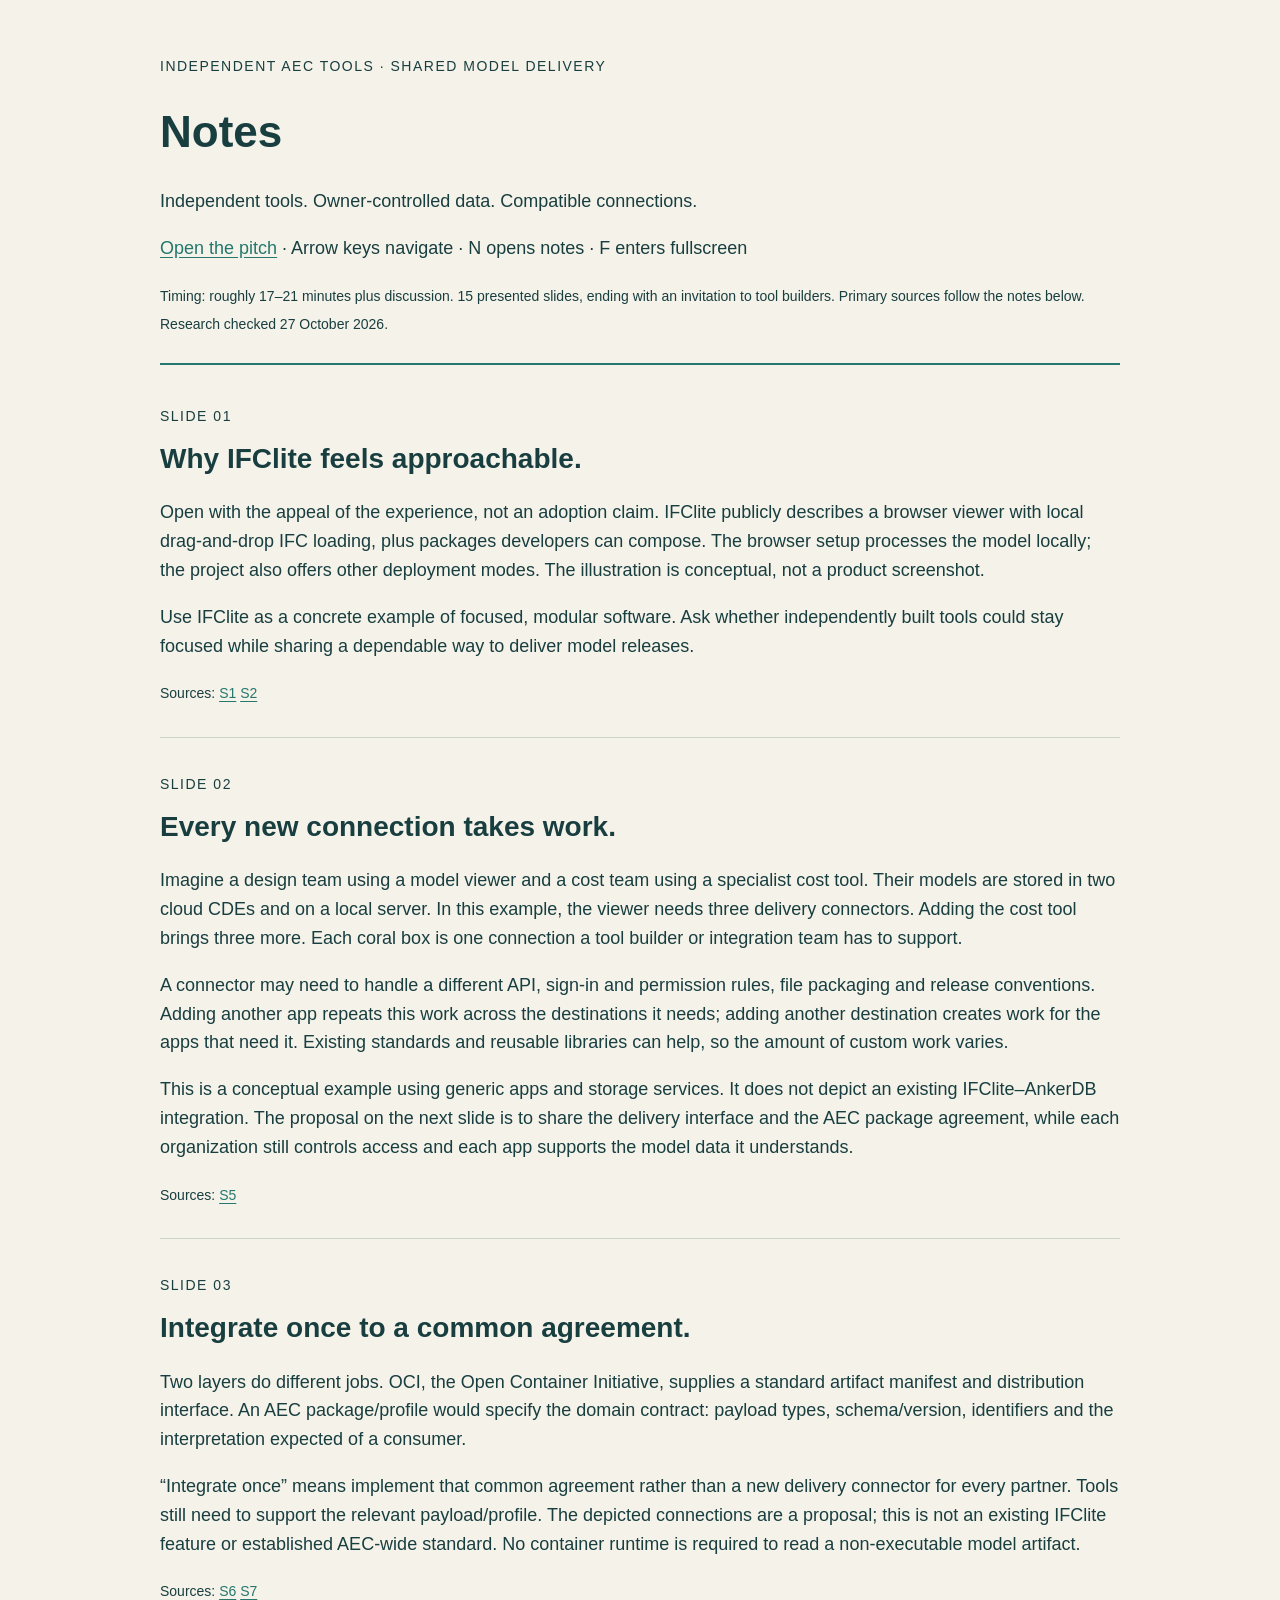
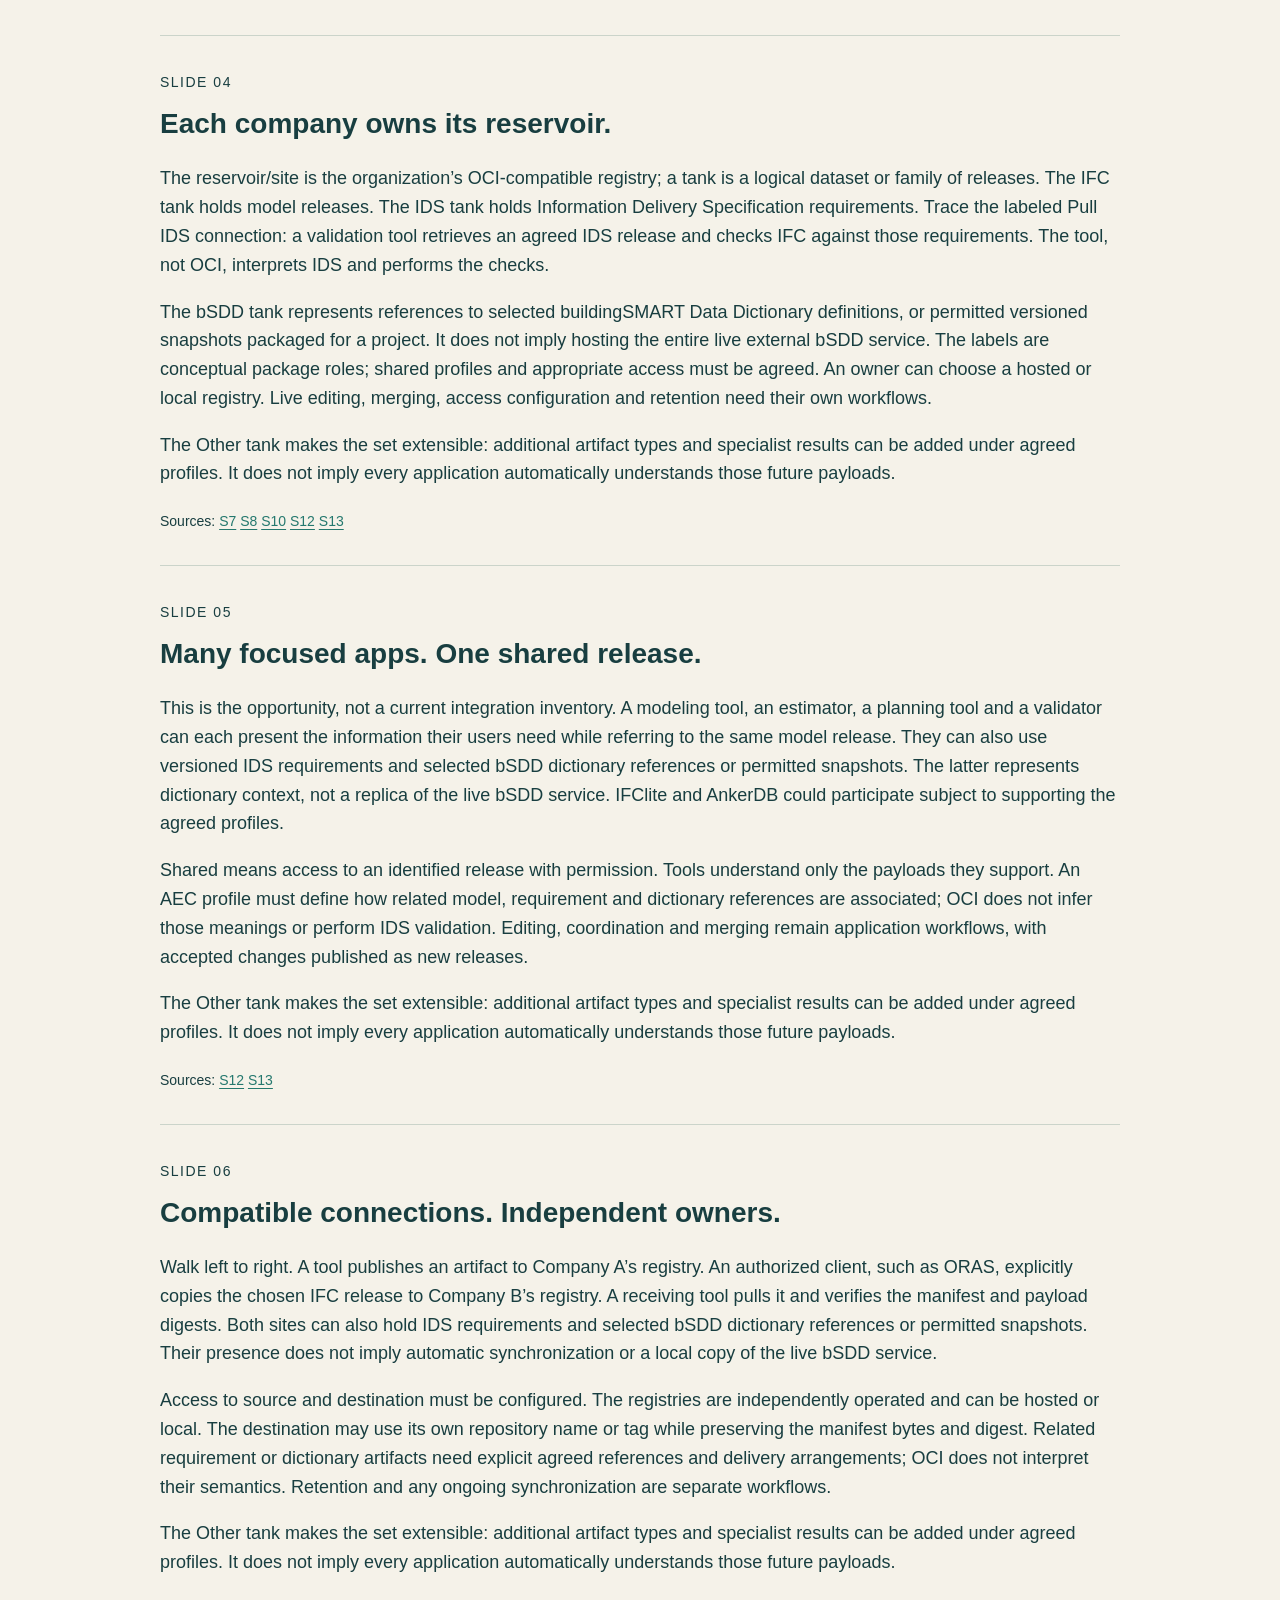
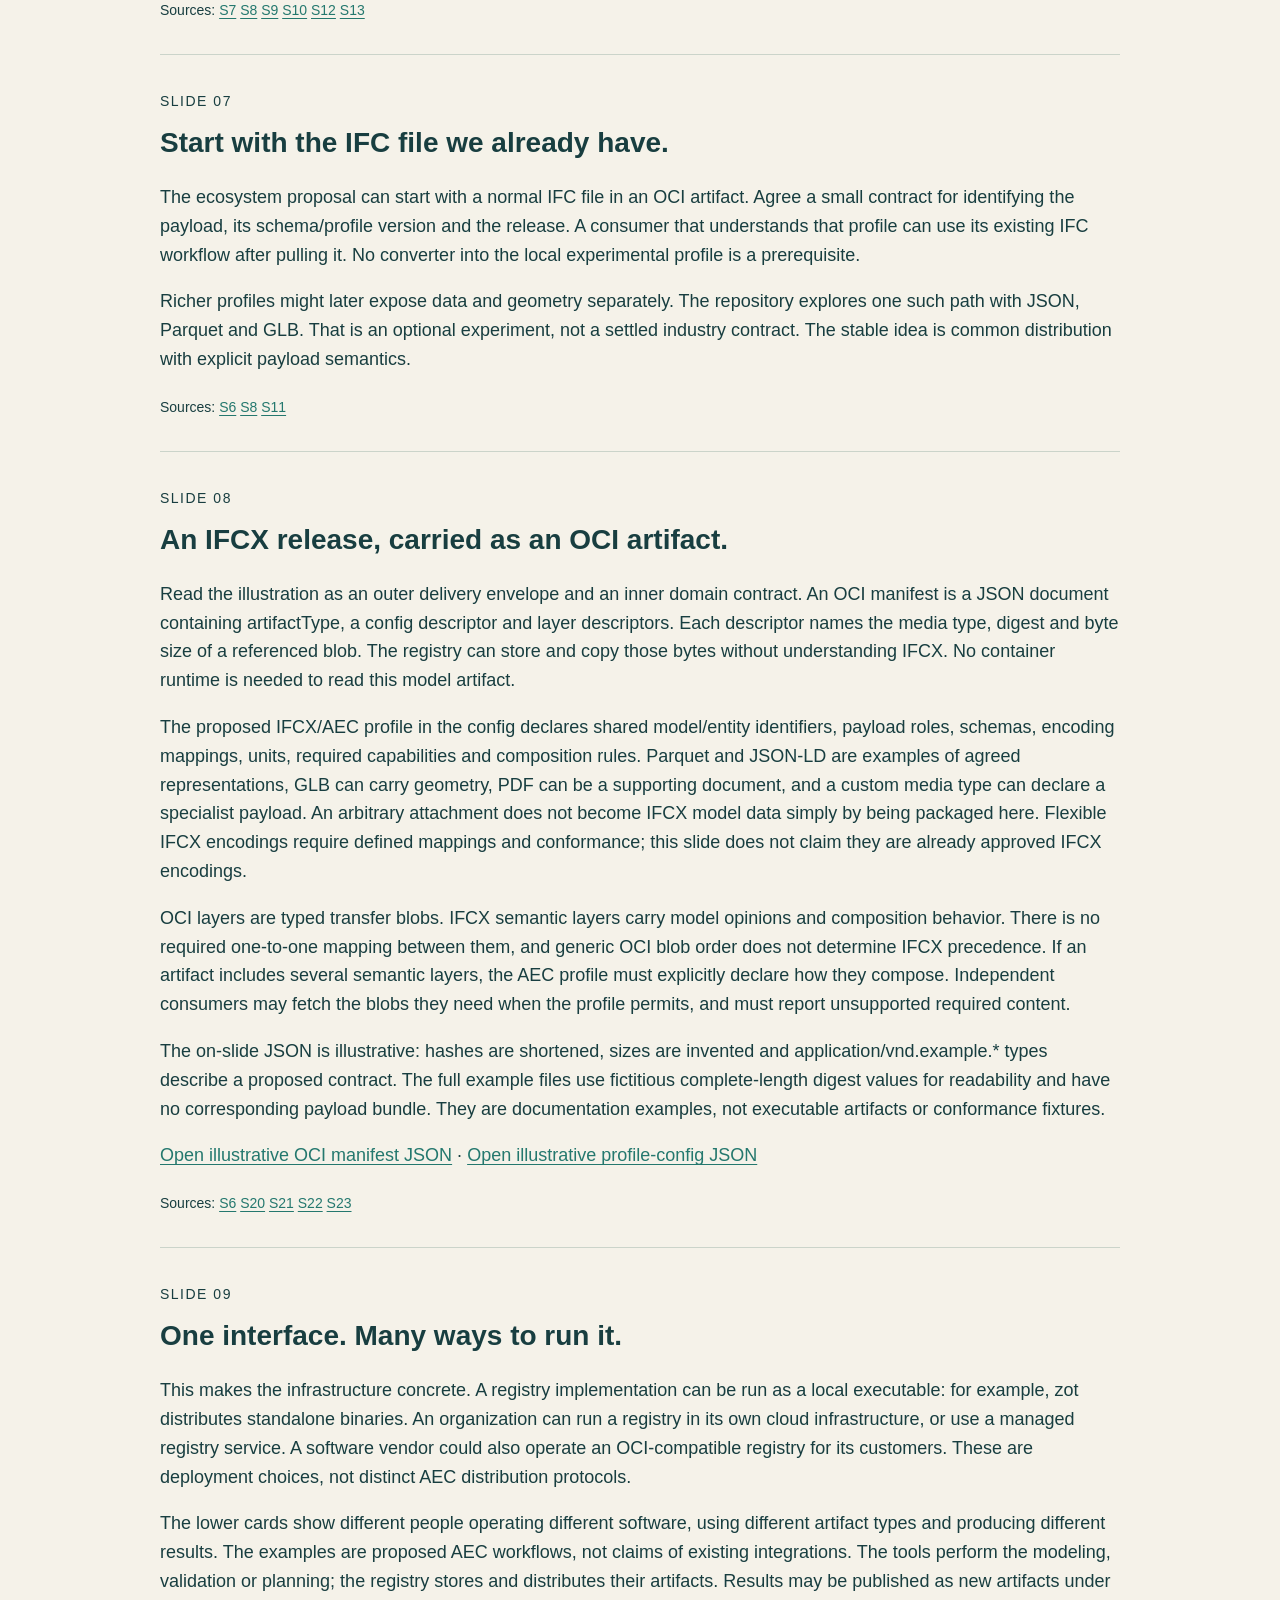
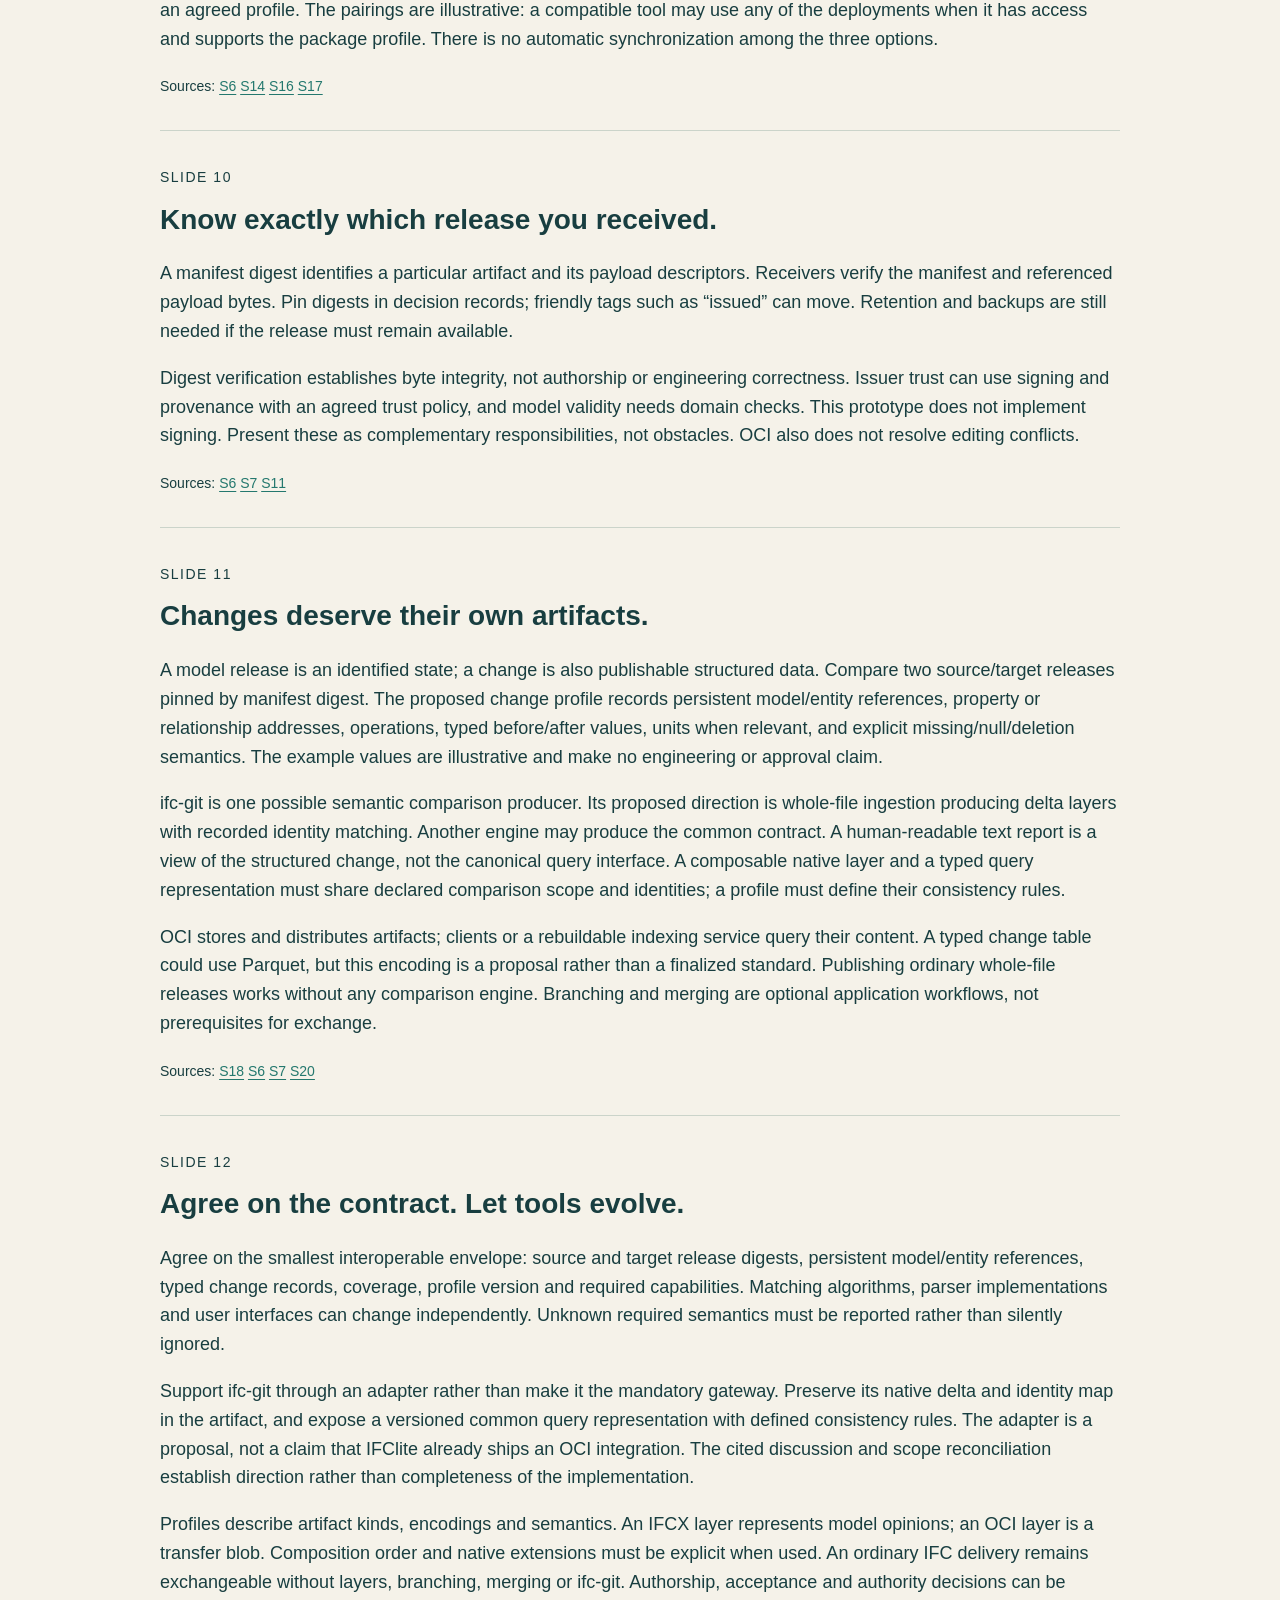
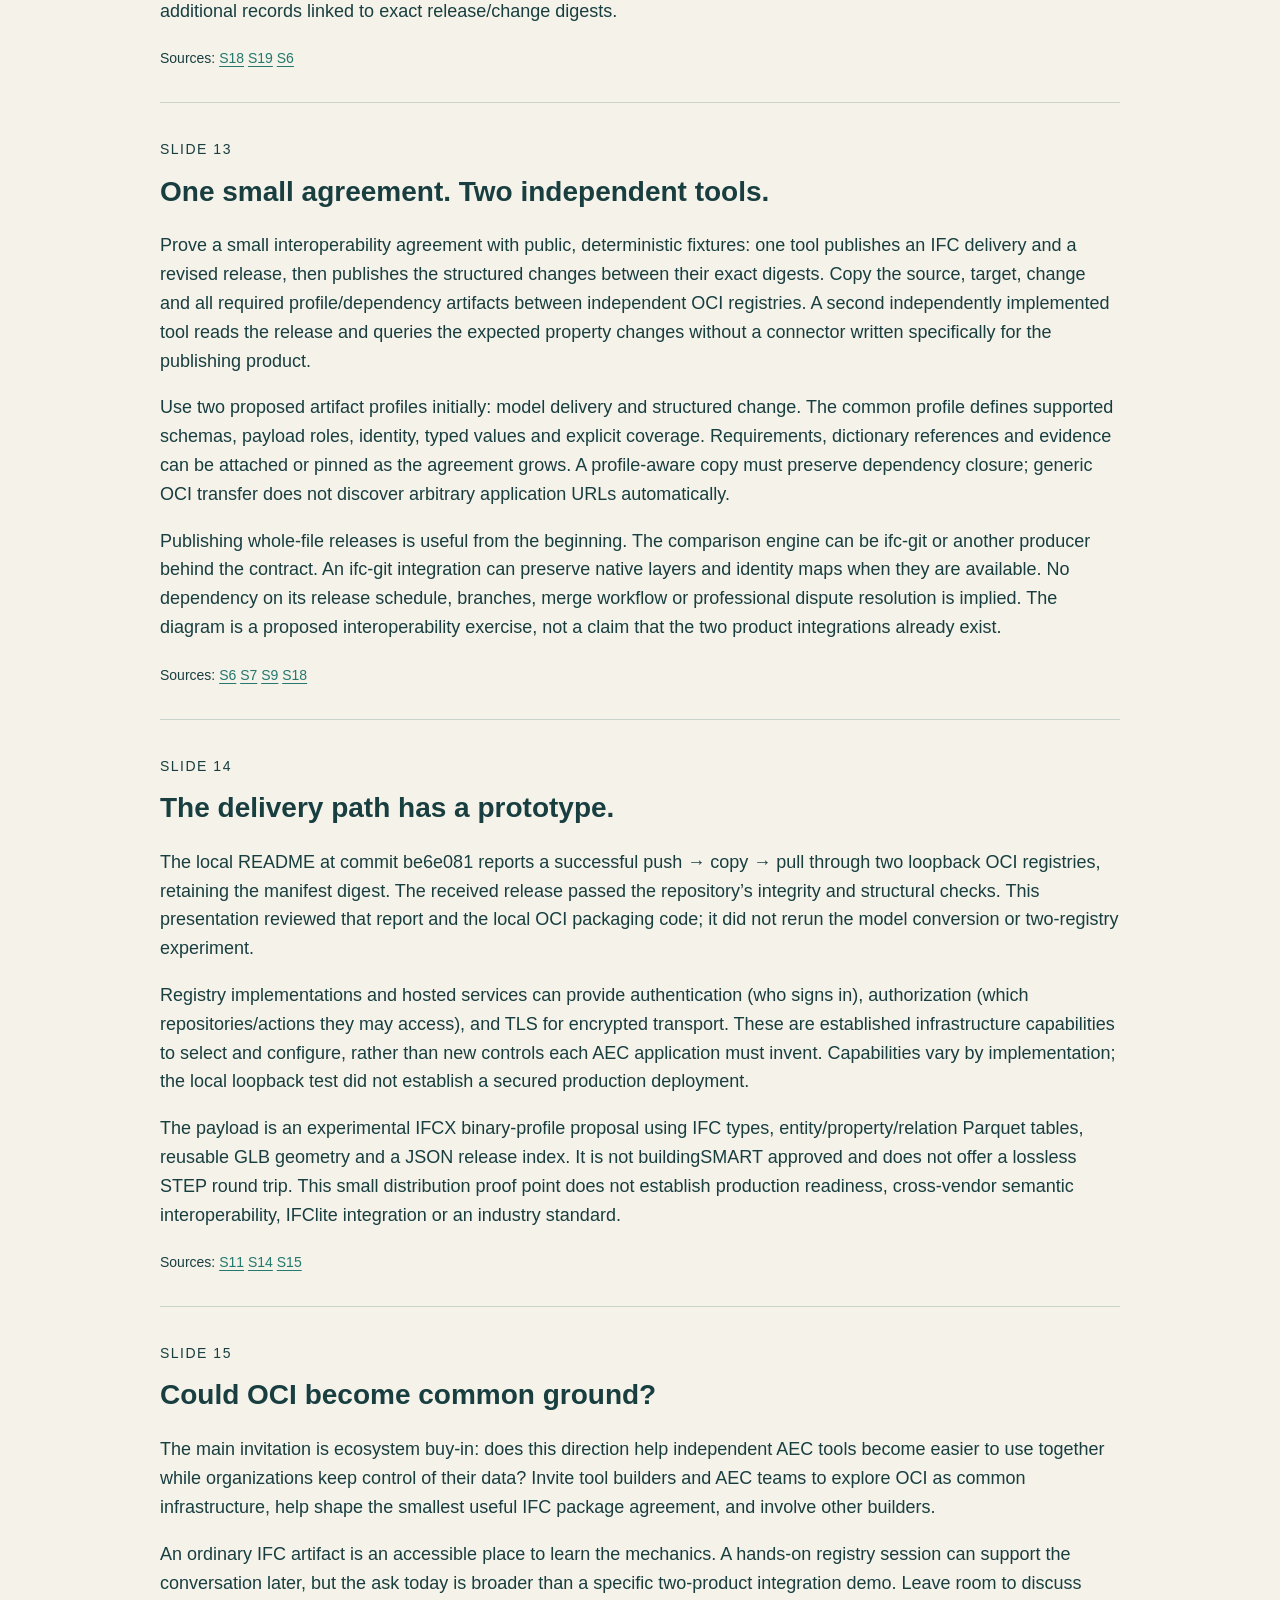
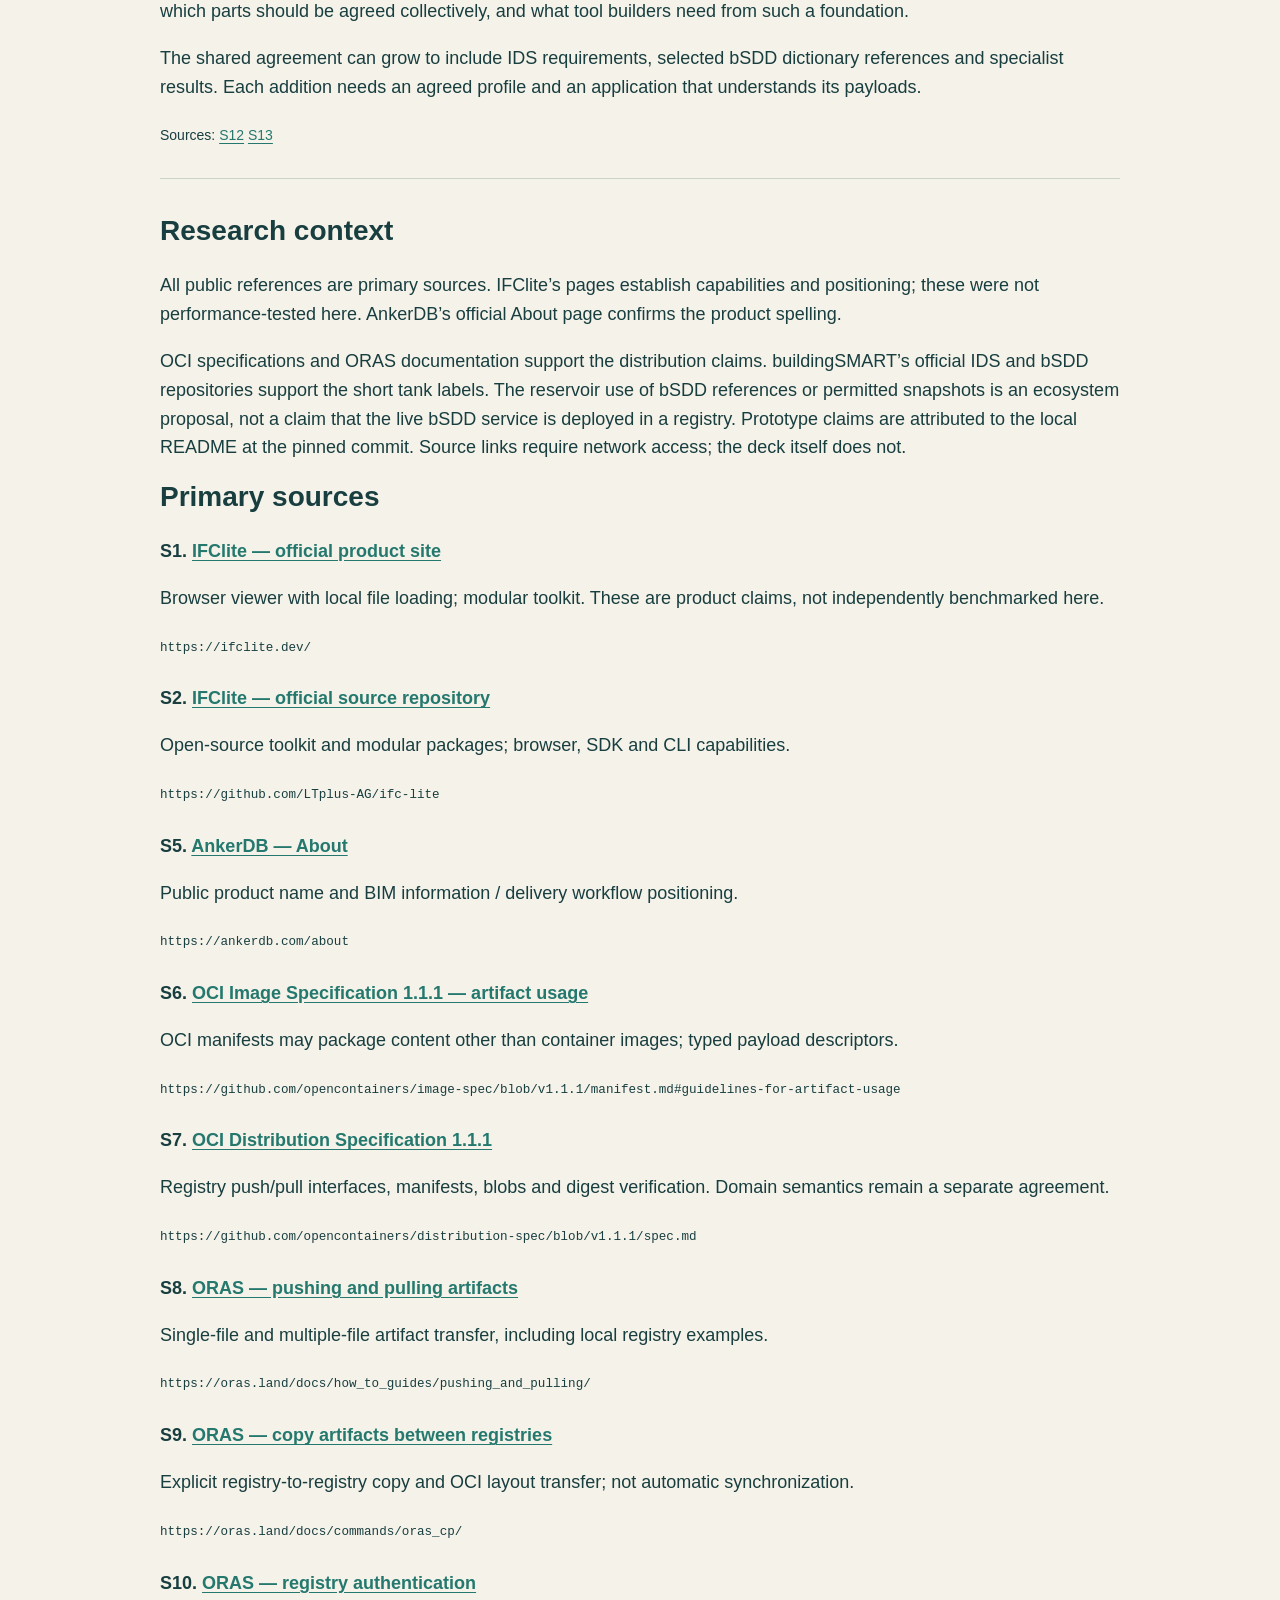
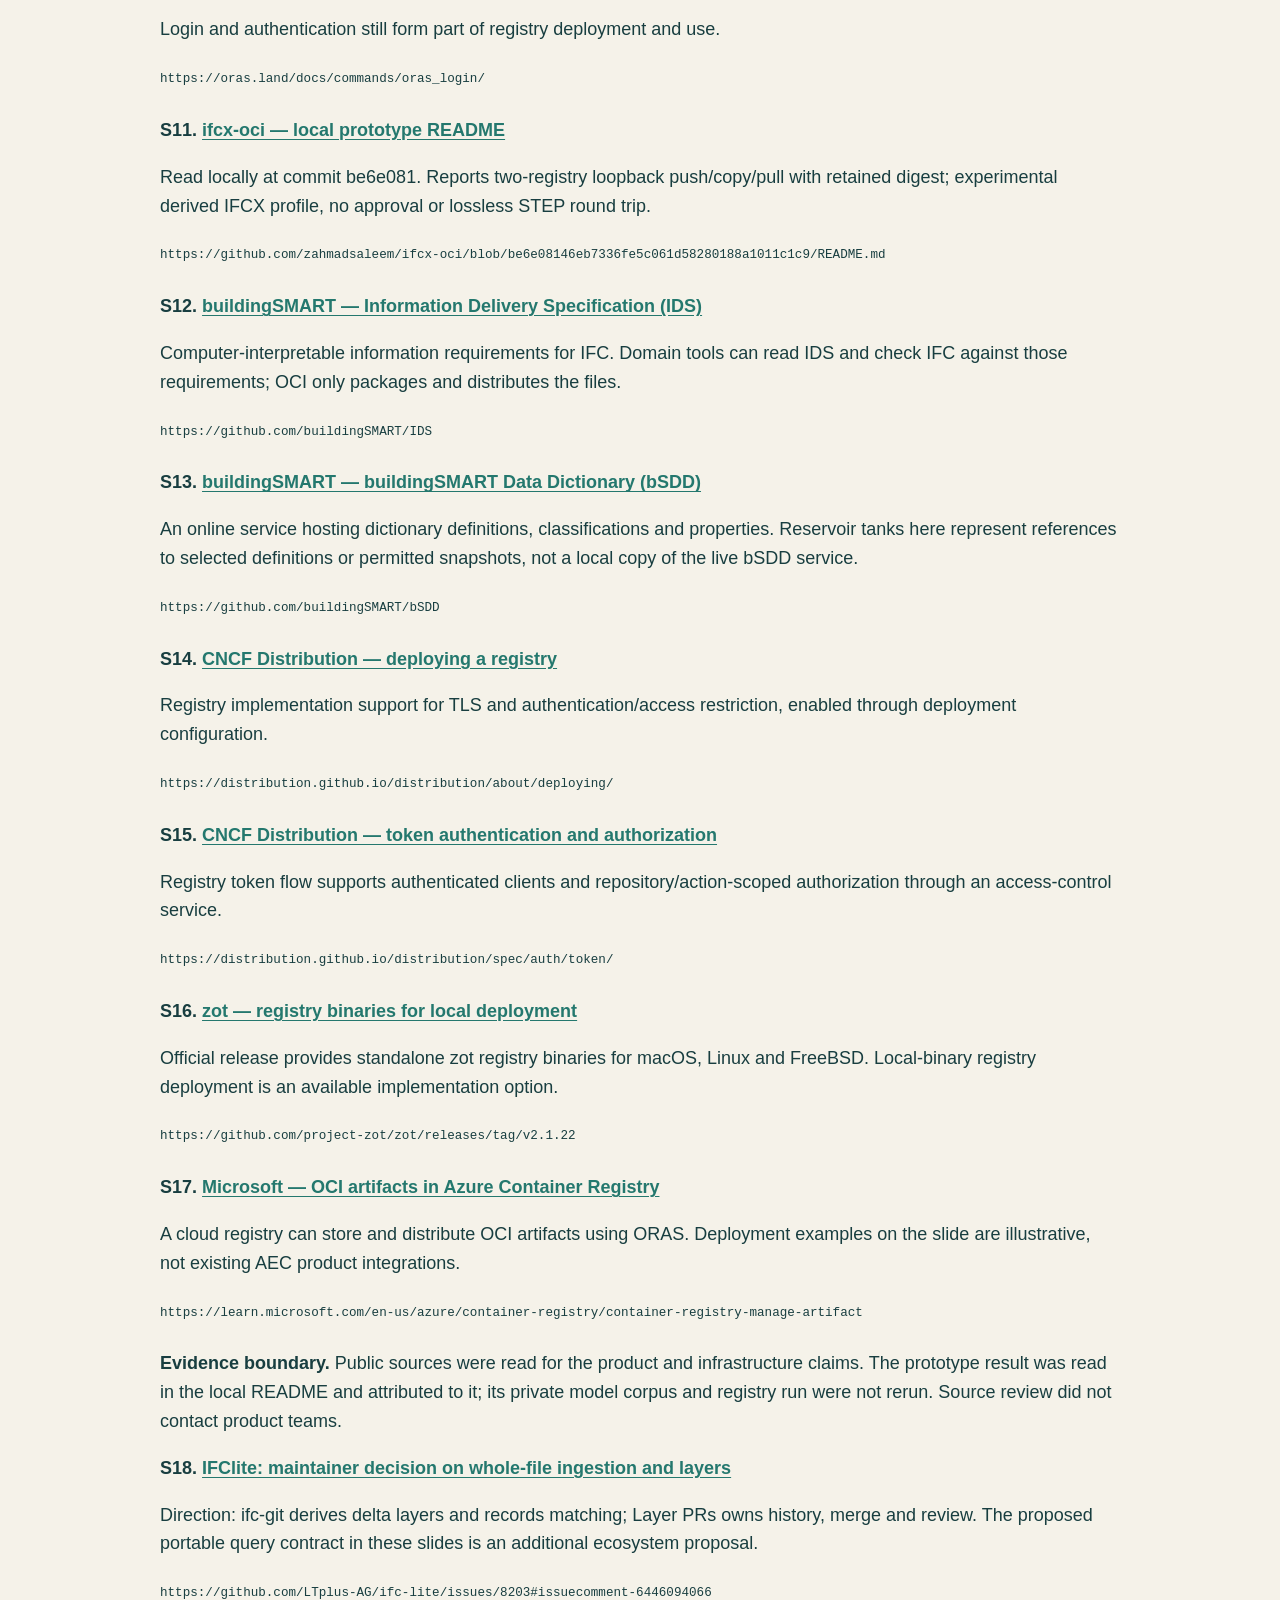
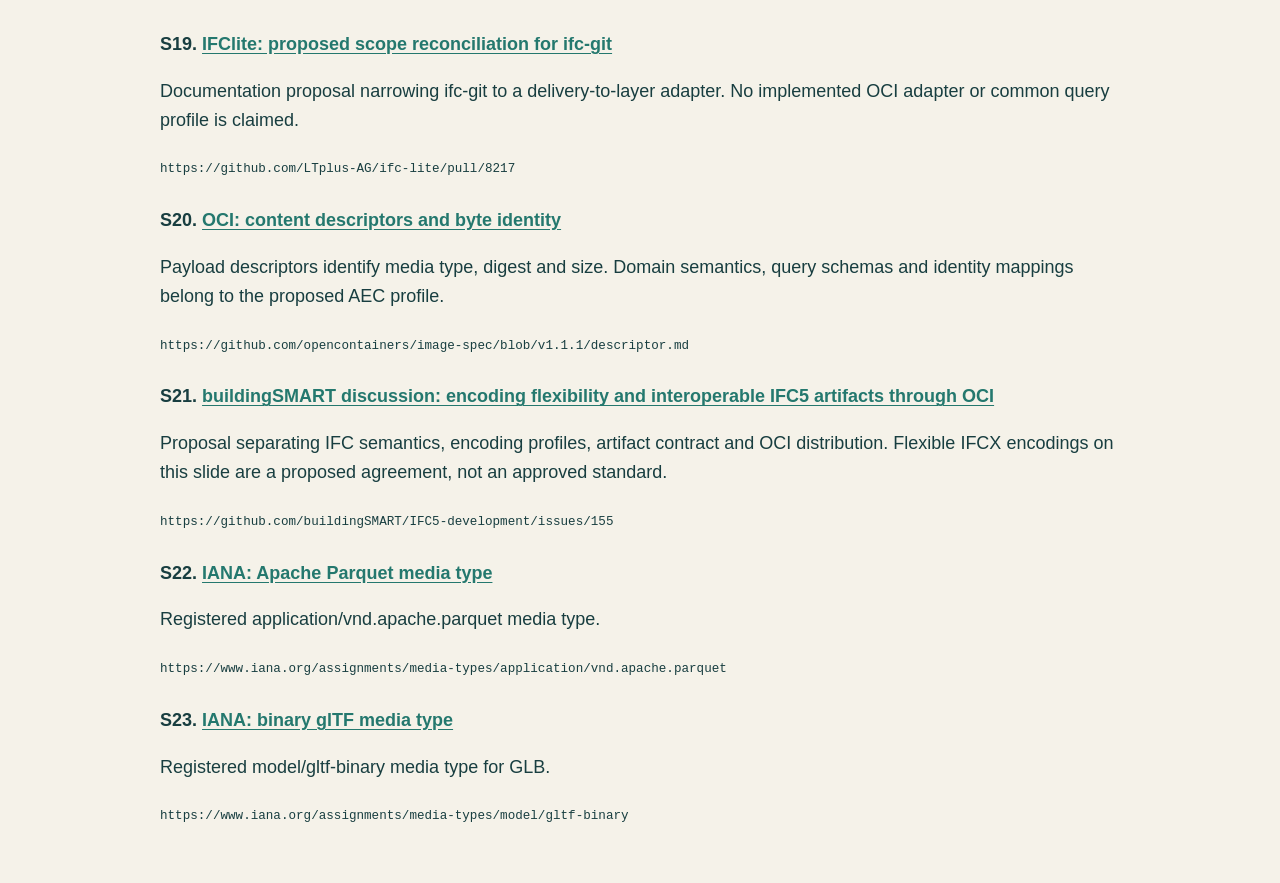
==== presentations/oci-aec-2026-10-28/speaker-notes.html @ f7aa37ea "Add Apache-2.0 license and AEC pitch" ====
<!doctype html><html lang="en"><head><meta charset="utf-8"><meta name="viewport" content="width=device-width,initial-scale=1"><meta name="color-scheme" content="light"><meta name="description" content="An AEC ecosystem proposal: independent tools and owner-controlled model releases through OCI artifact registries."><title>Notes · Pitch</title><style>body{font:18px/1.6 Arial,sans-serif;max-width:960px;margin:55px auto;padding:0 28px;color:#183e40;background:#f5f2e9}h1{font-size:44px;line-height:1.15}h2{font-size:28px;line-height:1.2;margin-top:0}header{border-bottom:2px solid #24786e;margin-bottom:40px;padding-bottom:25px}article{padding:0 0 30px;margin:0 0 35px;border-bottom:1px solid #cbd4ca}a{color:#24786e;text-underline-offset:3px}small{font-size:14px}.source{margin-bottom:25px}code{font-size:.9em;overflow-wrap:anywhere}.top{font-size:14px;letter-spacing:1.5px;text-transform:uppercase}@media print{body{background:white;font-size:12pt;margin:0;max-width:none}article{break-inside:avoid}h1{font-size:26pt}h2{font-size:18pt}a{color:inherit}.open-deck{display:none}}</style></head><body><header><p class="top">Independent AEC tools · Shared model delivery</p><h1>Notes</h1><p>Independent tools. Owner-controlled data. Compatible connections.</p><p class="open-deck"><a href="index.html">Open the pitch</a> · Arrow keys navigate · N opens notes · F enters fullscreen</p><small>Timing: roughly 17–21 minutes plus discussion. 15 presented slides, ending with an invitation to tool builders. Primary sources follow the notes below. Research checked 27 October 2026.</small></header><article id="note-1"><p class="top">Slide 01</p><h2>Why IFClite feels approachable.</h2><p>Open with the appeal of the experience, not an adoption claim. IFClite publicly describes a browser viewer with local drag-and-drop IFC loading, plus packages developers can compose. The browser setup processes the model locally; the project also offers other deployment modes. The illustration is conceptual, not a product screenshot.</p><p>Use IFClite as a concrete example of focused, modular software. Ask whether independently built tools could stay focused while sharing a dependable way to deliver model releases.</p><small>Sources: <a href="https://ifclite.dev/" target="_blank" rel="noopener">S1</a> <a href="https://github.com/LTplus-AG/ifc-lite" target="_blank" rel="noopener">S2</a></small></article><article id="note-2"><p class="top">Slide 02</p><h2>Every new connection takes work.</h2><p>Imagine a design team using a model viewer and a cost team using a specialist cost tool. Their models are stored in two cloud CDEs and on a local server. In this example, the viewer needs three delivery connectors. Adding the cost tool brings three more. Each coral box is one connection a tool builder or integration team has to support.</p><p>A connector may need to handle a different API, sign-in and permission rules, file packaging and release conventions. Adding another app repeats this work across the destinations it needs; adding another destination creates work for the apps that need it. Existing standards and reusable libraries can help, so the amount of custom work varies.</p><p>This is a conceptual example using generic apps and storage services. It does not depict an existing IFClite–AnkerDB integration. The proposal on the next slide is to share the delivery interface and the AEC package agreement, while each organization still controls access and each app supports the model data it understands.</p><small>Sources: <a href="https://ankerdb.com/about" target="_blank" rel="noopener">S5</a></small></article><article id="note-3"><p class="top">Slide 03</p><h2>Integrate once to a common agreement.</h2><p>Two layers do different jobs. OCI, the Open Container Initiative, supplies a standard artifact manifest and distribution interface. An AEC package/profile would specify the domain contract: payload types, schema/version, identifiers and the interpretation expected of a consumer.</p><p>“Integrate once” means implement that common agreement rather than a new delivery connector for every partner. Tools still need to support the relevant payload/profile. The depicted connections are a proposal; this is not an existing IFClite feature or established AEC-wide standard. No container runtime is required to read a non-executable model artifact.</p><small>Sources: <a href="https://github.com/opencontainers/image-spec/blob/v1.1.1/manifest.md#guidelines-for-artifact-usage" target="_blank" rel="noopener">S6</a> <a href="https://github.com/opencontainers/distribution-spec/blob/v1.1.1/spec.md" target="_blank" rel="noopener">S7</a></small></article><article id="note-4"><p class="top">Slide 04</p><h2>Each company owns its reservoir.</h2><p>The reservoir/site is the organization’s OCI-compatible registry; a tank is a logical dataset or family of releases. The IFC tank holds model releases. The IDS tank holds Information Delivery Specification requirements. Trace the labeled Pull IDS connection: a validation tool retrieves an agreed IDS release and checks IFC against those requirements. The tool, not OCI, interprets IDS and performs the checks.</p><p>The bSDD tank represents references to selected buildingSMART Data Dictionary definitions, or permitted versioned snapshots packaged for a project. It does not imply hosting the entire live external bSDD service. The labels are conceptual package roles; shared profiles and appropriate access must be agreed. An owner can choose a hosted or local registry. Live editing, merging, access configuration and retention need their own workflows.</p><p>The Other tank makes the set extensible: additional artifact types and specialist results can be added under agreed profiles. It does not imply every application automatically understands those future payloads.</p><small>Sources: <a href="https://github.com/opencontainers/distribution-spec/blob/v1.1.1/spec.md" target="_blank" rel="noopener">S7</a> <a href="https://oras.land/docs/how_to_guides/pushing_and_pulling/" target="_blank" rel="noopener">S8</a> <a href="https://oras.land/docs/commands/oras_login/" target="_blank" rel="noopener">S10</a> <a href="https://github.com/buildingSMART/IDS" target="_blank" rel="noopener">S12</a> <a href="https://github.com/buildingSMART/bSDD" target="_blank" rel="noopener">S13</a></small></article><article id="note-5"><p class="top">Slide 05</p><h2>Many focused apps. One shared release.</h2><p>This is the opportunity, not a current integration inventory. A modeling tool, an estimator, a planning tool and a validator can each present the information their users need while referring to the same model release. They can also use versioned IDS requirements and selected bSDD dictionary references or permitted snapshots. The latter represents dictionary context, not a replica of the live bSDD service. IFClite and AnkerDB could participate subject to supporting the agreed profiles.</p><p>Shared means access to an identified release with permission. Tools understand only the payloads they support. An AEC profile must define how related model, requirement and dictionary references are associated; OCI does not infer those meanings or perform IDS validation. Editing, coordination and merging remain application workflows, with accepted changes published as new releases.</p><p>The Other tank makes the set extensible: additional artifact types and specialist results can be added under agreed profiles. It does not imply every application automatically understands those future payloads.</p><small>Sources: <a href="https://github.com/buildingSMART/IDS" target="_blank" rel="noopener">S12</a> <a href="https://github.com/buildingSMART/bSDD" target="_blank" rel="noopener">S13</a></small></article><article id="note-6"><p class="top">Slide 06</p><h2>Compatible connections. Independent owners.</h2><p>Walk left to right. A tool publishes an artifact to Company A’s registry. An authorized client, such as ORAS, explicitly copies the chosen IFC release to Company B’s registry. A receiving tool pulls it and verifies the manifest and payload digests. Both sites can also hold IDS requirements and selected bSDD dictionary references or permitted snapshots. Their presence does not imply automatic synchronization or a local copy of the live bSDD service.</p><p>Access to source and destination must be configured. The registries are independently operated and can be hosted or local. The destination may use its own repository name or tag while preserving the manifest bytes and digest. Related requirement or dictionary artifacts need explicit agreed references and delivery arrangements; OCI does not interpret their semantics. Retention and any ongoing synchronization are separate workflows.</p><p>The Other tank makes the set extensible: additional artifact types and specialist results can be added under agreed profiles. It does not imply every application automatically understands those future payloads.</p><small>Sources: <a href="https://github.com/opencontainers/distribution-spec/blob/v1.1.1/spec.md" target="_blank" rel="noopener">S7</a> <a href="https://oras.land/docs/how_to_guides/pushing_and_pulling/" target="_blank" rel="noopener">S8</a> <a href="https://oras.land/docs/commands/oras_cp/" target="_blank" rel="noopener">S9</a> <a href="https://oras.land/docs/commands/oras_login/" target="_blank" rel="noopener">S10</a> <a href="https://github.com/buildingSMART/IDS" target="_blank" rel="noopener">S12</a> <a href="https://github.com/buildingSMART/bSDD" target="_blank" rel="noopener">S13</a></small></article><article id="note-7"><p class="top">Slide 07</p><h2>Start with the IFC file we already have.</h2><p>The ecosystem proposal can start with a normal IFC file in an OCI artifact. Agree a small contract for identifying the payload, its schema/profile version and the release. A consumer that understands that profile can use its existing IFC workflow after pulling it. No converter into the local experimental profile is a prerequisite.</p><p>Richer profiles might later expose data and geometry separately. The repository explores one such path with JSON, Parquet and GLB. That is an optional experiment, not a settled industry contract. The stable idea is common distribution with explicit payload semantics.</p><small>Sources: <a href="https://github.com/opencontainers/image-spec/blob/v1.1.1/manifest.md#guidelines-for-artifact-usage" target="_blank" rel="noopener">S6</a> <a href="https://oras.land/docs/how_to_guides/pushing_and_pulling/" target="_blank" rel="noopener">S8</a> <a href="https://github.com/zahmadsaleem/ifcx-oci/blob/be6e08146eb7336fe5c061d58280188a1011c1c9/README.md" target="_blank" rel="noopener">S11</a></small></article><article id="note-8"><p class="top">Slide 08</p><h2>An IFCX release, carried as an OCI artifact.</h2><p>Read the illustration as an outer delivery envelope and an inner domain contract. An OCI manifest is a JSON document containing artifactType, a config descriptor and layer descriptors. Each descriptor names the media type, digest and byte size of a referenced blob. The registry can store and copy those bytes without understanding IFCX. No container runtime is needed to read this model artifact.</p><p>The proposed IFCX/AEC profile in the config declares shared model/entity identifiers, payload roles, schemas, encoding mappings, units, required capabilities and composition rules. Parquet and JSON-LD are examples of agreed representations, GLB can carry geometry, PDF can be a supporting document, and a custom media type can declare a specialist payload. An arbitrary attachment does not become IFCX model data simply by being packaged here. Flexible IFCX encodings require defined mappings and conformance; this slide does not claim they are already approved IFCX encodings.</p><p>OCI layers are typed transfer blobs. IFCX semantic layers carry model opinions and composition behavior. There is no required one-to-one mapping between them, and generic OCI blob order does not determine IFCX precedence. If an artifact includes several semantic layers, the AEC profile must explicitly declare how they compose. Independent consumers may fetch the blobs they need when the profile permits, and must report unsupported required content.</p><p>The on-slide JSON is illustrative: hashes are shortened, sizes are invented and application/vnd.example.* types describe a proposed contract. The full example files use fictitious complete-length digest values for readability and have no corresponding payload bundle. They are documentation examples, not executable artifacts or conformance fixtures.</p><p><a href="oci-ifcx-manifest.example.json">Open illustrative OCI manifest JSON</a> · <a href="ifcx-profile-config.example.json">Open illustrative profile-config JSON</a></p><small>Sources: <a href="https://github.com/opencontainers/image-spec/blob/v1.1.1/manifest.md#guidelines-for-artifact-usage" target="_blank" rel="noopener">S6</a> <a href="https://github.com/opencontainers/image-spec/blob/v1.1.1/descriptor.md" target="_blank" rel="noopener">S20</a> <a href="https://github.com/buildingSMART/IFC5-development/issues/155" target="_blank" rel="noopener">S21</a> <a href="https://www.iana.org/assignments/media-types/application/vnd.apache.parquet" target="_blank" rel="noopener">S22</a> <a href="https://www.iana.org/assignments/media-types/model/gltf-binary" target="_blank" rel="noopener">S23</a></small></article><article id="note-9"><p class="top">Slide 09</p><h2>One interface. Many ways to run it.</h2><p>This makes the infrastructure concrete. A registry implementation can be run as a local executable: for example, zot distributes standalone binaries. An organization can run a registry in its own cloud infrastructure, or use a managed registry service. A software vendor could also operate an OCI-compatible registry for its customers. These are deployment choices, not distinct AEC distribution protocols.</p><p>The lower cards show different people operating different software, using different artifact types and producing different results. The examples are proposed AEC workflows, not claims of existing integrations. The tools perform the modeling, validation or planning; the registry stores and distributes their artifacts. Results may be published as new artifacts under an agreed profile. The pairings are illustrative: a compatible tool may use any of the deployments when it has access and supports the package profile. There is no automatic synchronization among the three options.</p><small>Sources: <a href="https://github.com/opencontainers/image-spec/blob/v1.1.1/manifest.md#guidelines-for-artifact-usage" target="_blank" rel="noopener">S6</a> <a href="https://distribution.github.io/distribution/about/deploying/" target="_blank" rel="noopener">S14</a> <a href="https://github.com/project-zot/zot/releases/tag/v2.1.22" target="_blank" rel="noopener">S16</a> <a href="https://learn.microsoft.com/en-us/azure/container-registry/container-registry-manage-artifact" target="_blank" rel="noopener">S17</a></small></article><article id="note-10"><p class="top">Slide 10</p><h2>Know exactly which release you received.</h2><p>A manifest digest identifies a particular artifact and its payload descriptors. Receivers verify the manifest and referenced payload bytes. Pin digests in decision records; friendly tags such as “issued” can move. Retention and backups are still needed if the release must remain available.</p><p>Digest verification establishes byte integrity, not authorship or engineering correctness. Issuer trust can use signing and provenance with an agreed trust policy, and model validity needs domain checks. This prototype does not implement signing. Present these as complementary responsibilities, not obstacles. OCI also does not resolve editing conflicts.</p><small>Sources: <a href="https://github.com/opencontainers/image-spec/blob/v1.1.1/manifest.md#guidelines-for-artifact-usage" target="_blank" rel="noopener">S6</a> <a href="https://github.com/opencontainers/distribution-spec/blob/v1.1.1/spec.md" target="_blank" rel="noopener">S7</a> <a href="https://github.com/zahmadsaleem/ifcx-oci/blob/be6e08146eb7336fe5c061d58280188a1011c1c9/README.md" target="_blank" rel="noopener">S11</a></small></article><article id="note-11"><p class="top">Slide 11</p><h2>Changes deserve their own artifacts.</h2><p>A model release is an identified state; a change is also publishable structured data. Compare two source/target releases pinned by manifest digest. The proposed change profile records persistent model/entity references, property or relationship addresses, operations, typed before/after values, units when relevant, and explicit missing/null/deletion semantics. The example values are illustrative and make no engineering or approval claim.</p><p>ifc-git is one possible semantic comparison producer. Its proposed direction is whole-file ingestion producing delta layers with recorded identity matching. Another engine may produce the common contract. A human-readable text report is a view of the structured change, not the canonical query interface. A composable native layer and a typed query representation must share declared comparison scope and identities; a profile must define their consistency rules.</p><p>OCI stores and distributes artifacts; clients or a rebuildable indexing service query their content. A typed change table could use Parquet, but this encoding is a proposal rather than a finalized standard. Publishing ordinary whole-file releases works without any comparison engine. Branching and merging are optional application workflows, not prerequisites for exchange.</p><small>Sources: <a href="https://github.com/LTplus-AG/ifc-lite/issues/8203#issuecomment-6446094066" target="_blank" rel="noopener">S18</a> <a href="https://github.com/opencontainers/image-spec/blob/v1.1.1/manifest.md#guidelines-for-artifact-usage" target="_blank" rel="noopener">S6</a> <a href="https://github.com/opencontainers/distribution-spec/blob/v1.1.1/spec.md" target="_blank" rel="noopener">S7</a> <a href="https://github.com/opencontainers/image-spec/blob/v1.1.1/descriptor.md" target="_blank" rel="noopener">S20</a></small></article><article id="note-12"><p class="top">Slide 12</p><h2>Agree on the contract. Let tools evolve.</h2><p>Agree on the smallest interoperable envelope: source and target release digests, persistent model/entity references, typed change records, coverage, profile version and required capabilities. Matching algorithms, parser implementations and user interfaces can change independently. Unknown required semantics must be reported rather than silently ignored.</p><p>Support ifc-git through an adapter rather than make it the mandatory gateway. Preserve its native delta and identity map in the artifact, and expose a versioned common query representation with defined consistency rules. The adapter is a proposal, not a claim that IFClite already ships an OCI integration. The cited discussion and scope reconciliation establish direction rather than completeness of the implementation.</p><p>Profiles describe artifact kinds, encodings and semantics. An IFCX layer represents model opinions; an OCI layer is a transfer blob. Composition order and native extensions must be explicit when used. An ordinary IFC delivery remains exchangeable without layers, branching, merging or ifc-git. Authorship, acceptance and authority decisions can be additional records linked to exact release/change digests.</p><small>Sources: <a href="https://github.com/LTplus-AG/ifc-lite/issues/8203#issuecomment-6446094066" target="_blank" rel="noopener">S18</a> <a href="https://github.com/LTplus-AG/ifc-lite/pull/8217" target="_blank" rel="noopener">S19</a> <a href="https://github.com/opencontainers/image-spec/blob/v1.1.1/manifest.md#guidelines-for-artifact-usage" target="_blank" rel="noopener">S6</a></small></article><article id="note-13"><p class="top">Slide 13</p><h2>One small agreement. Two independent tools.</h2><p>Prove a small interoperability agreement with public, deterministic fixtures: one tool publishes an IFC delivery and a revised release, then publishes the structured changes between their exact digests. Copy the source, target, change and all required profile/dependency artifacts between independent OCI registries. A second independently implemented tool reads the release and queries the expected property changes without a connector written specifically for the publishing product.</p><p>Use two proposed artifact profiles initially: model delivery and structured change. The common profile defines supported schemas, payload roles, identity, typed values and explicit coverage. Requirements, dictionary references and evidence can be attached or pinned as the agreement grows. A profile-aware copy must preserve dependency closure; generic OCI transfer does not discover arbitrary application URLs automatically.</p><p>Publishing whole-file releases is useful from the beginning. The comparison engine can be ifc-git or another producer behind the contract. An ifc-git integration can preserve native layers and identity maps when they are available. No dependency on its release schedule, branches, merge workflow or professional dispute resolution is implied. The diagram is a proposed interoperability exercise, not a claim that the two product integrations already exist.</p><small>Sources: <a href="https://github.com/opencontainers/image-spec/blob/v1.1.1/manifest.md#guidelines-for-artifact-usage" target="_blank" rel="noopener">S6</a> <a href="https://github.com/opencontainers/distribution-spec/blob/v1.1.1/spec.md" target="_blank" rel="noopener">S7</a> <a href="https://oras.land/docs/commands/oras_cp/" target="_blank" rel="noopener">S9</a> <a href="https://github.com/LTplus-AG/ifc-lite/issues/8203#issuecomment-6446094066" target="_blank" rel="noopener">S18</a></small></article><article id="note-14"><p class="top">Slide 14</p><h2>The delivery path has a prototype.</h2><p>The local README at commit be6e081 reports a successful push → copy → pull through two loopback OCI registries, retaining the manifest digest. The received release passed the repository’s integrity and structural checks. This presentation reviewed that report and the local OCI packaging code; it did not rerun the model conversion or two-registry experiment.</p><p>Registry implementations and hosted services can provide authentication (who signs in), authorization (which repositories/actions they may access), and TLS for encrypted transport. These are established infrastructure capabilities to select and configure, rather than new controls each AEC application must invent. Capabilities vary by implementation; the local loopback test did not establish a secured production deployment.</p><p>The payload is an experimental IFCX binary-profile proposal using IFC types, entity/property/relation Parquet tables, reusable GLB geometry and a JSON release index. It is not buildingSMART approved and does not offer a lossless STEP round trip. This small distribution proof point does not establish production readiness, cross-vendor semantic interoperability, IFClite integration or an industry standard.</p><small>Sources: <a href="https://github.com/zahmadsaleem/ifcx-oci/blob/be6e08146eb7336fe5c061d58280188a1011c1c9/README.md" target="_blank" rel="noopener">S11</a> <a href="https://distribution.github.io/distribution/about/deploying/" target="_blank" rel="noopener">S14</a> <a href="https://distribution.github.io/distribution/spec/auth/token/" target="_blank" rel="noopener">S15</a></small></article><article id="note-15"><p class="top">Slide 15</p><h2>Could OCI become common ground?</h2><p>The main invitation is ecosystem buy-in: does this direction help independent AEC tools become easier to use together while organizations keep control of their data? Invite tool builders and AEC teams to explore OCI as common infrastructure, help shape the smallest useful IFC package agreement, and involve other builders.</p><p>An ordinary IFC artifact is an accessible place to learn the mechanics. A hands-on registry session can support the conversation later, but the ask today is broader than a specific two-product integration demo. Leave room to discuss which parts should be agreed collectively, and what tool builders need from such a foundation.</p><p>The shared agreement can grow to include IDS requirements, selected bSDD dictionary references and specialist results. Each addition needs an agreed profile and an application that understands its payloads.</p><small>Sources: <a href="https://github.com/buildingSMART/IDS" target="_blank" rel="noopener">S12</a> <a href="https://github.com/buildingSMART/bSDD" target="_blank" rel="noopener">S13</a></small></article><h2>Research context</h2><p>All public references are primary sources. IFClite’s pages establish capabilities and positioning; these were not performance-tested here. AnkerDB’s official About page confirms the product spelling.</p><p>OCI specifications and ORAS documentation support the distribution claims. buildingSMART’s official IDS and bSDD repositories support the short tank labels. The reservoir use of bSDD references or permitted snapshots is an ecosystem proposal, not a claim that the live bSDD service is deployed in a registry. Prototype claims are attributed to the local README at the pinned commit. Source links require network access; the deck itself does not.</p><h2>Primary sources</h2><div class="source"><strong>S1. <a href="https://ifclite.dev/">IFClite — official product site</a></strong><p>Browser viewer with local file loading; modular toolkit. These are product claims, not independently benchmarked here.</p><small><code>https://ifclite.dev/</code></small></div><div class="source"><strong>S2. <a href="https://github.com/LTplus-AG/ifc-lite">IFClite — official source repository</a></strong><p>Open-source toolkit and modular packages; browser, SDK and CLI capabilities.</p><small><code>https://github.com/LTplus-AG/ifc-lite</code></small></div><div class="source"><strong>S5. <a href="https://ankerdb.com/about">AnkerDB — About</a></strong><p>Public product name and BIM information / delivery workflow positioning.</p><small><code>https://ankerdb.com/about</code></small></div><div class="source"><strong>S6. <a href="https://github.com/opencontainers/image-spec/blob/v1.1.1/manifest.md#guidelines-for-artifact-usage">OCI Image Specification 1.1.1 — artifact usage</a></strong><p>OCI manifests may package content other than container images; typed payload descriptors.</p><small><code>https://github.com/opencontainers/image-spec/blob/v1.1.1/manifest.md#guidelines-for-artifact-usage</code></small></div><div class="source"><strong>S7. <a href="https://github.com/opencontainers/distribution-spec/blob/v1.1.1/spec.md">OCI Distribution Specification 1.1.1</a></strong><p>Registry push/pull interfaces, manifests, blobs and digest verification. Domain semantics remain a separate agreement.</p><small><code>https://github.com/opencontainers/distribution-spec/blob/v1.1.1/spec.md</code></small></div><div class="source"><strong>S8. <a href="https://oras.land/docs/how_to_guides/pushing_and_pulling/">ORAS — pushing and pulling artifacts</a></strong><p>Single-file and multiple-file artifact transfer, including local registry examples.</p><small><code>https://oras.land/docs/how_to_guides/pushing_and_pulling/</code></small></div><div class="source"><strong>S9. <a href="https://oras.land/docs/commands/oras_cp/">ORAS — copy artifacts between registries</a></strong><p>Explicit registry-to-registry copy and OCI layout transfer; not automatic synchronization.</p><small><code>https://oras.land/docs/commands/oras_cp/</code></small></div><div class="source"><strong>S10. <a href="https://oras.land/docs/commands/oras_login/">ORAS — registry authentication</a></strong><p>Login and authentication still form part of registry deployment and use.</p><small><code>https://oras.land/docs/commands/oras_login/</code></small></div><div class="source"><strong>S11. <a href="https://github.com/zahmadsaleem/ifcx-oci/blob/be6e08146eb7336fe5c061d58280188a1011c1c9/README.md">ifcx-oci — local prototype README</a></strong><p>Read locally at commit be6e081. Reports two-registry loopback push/copy/pull with retained digest; experimental derived IFCX profile, no approval or lossless STEP round trip.</p><small><code>https://github.com/zahmadsaleem/ifcx-oci/blob/be6e08146eb7336fe5c061d58280188a1011c1c9/README.md</code></small></div><div class="source"><strong>S12. <a href="https://github.com/buildingSMART/IDS">buildingSMART — Information Delivery Specification (IDS)</a></strong><p>Computer-interpretable information requirements for IFC. Domain tools can read IDS and check IFC against those requirements; OCI only packages and distributes the files.</p><small><code>https://github.com/buildingSMART/IDS</code></small></div><div class="source"><strong>S13. <a href="https://github.com/buildingSMART/bSDD">buildingSMART — buildingSMART Data Dictionary (bSDD)</a></strong><p>An online service hosting dictionary definitions, classifications and properties. Reservoir tanks here represent references to selected definitions or permitted snapshots, not a local copy of the live bSDD service.</p><small><code>https://github.com/buildingSMART/bSDD</code></small></div><div class="source"><strong>S14. <a href="https://distribution.github.io/distribution/about/deploying/">CNCF Distribution — deploying a registry</a></strong><p>Registry implementation support for TLS and authentication/access restriction, enabled through deployment configuration.</p><small><code>https://distribution.github.io/distribution/about/deploying/</code></small></div><div class="source"><strong>S15. <a href="https://distribution.github.io/distribution/spec/auth/token/">CNCF Distribution — token authentication and authorization</a></strong><p>Registry token flow supports authenticated clients and repository/action-scoped authorization through an access-control service.</p><small><code>https://distribution.github.io/distribution/spec/auth/token/</code></small></div><div class="source"><strong>S16. <a href="https://github.com/project-zot/zot/releases/tag/v2.1.22">zot — registry binaries for local deployment</a></strong><p>Official release provides standalone zot registry binaries for macOS, Linux and FreeBSD. Local-binary registry deployment is an available implementation option.</p><small><code>https://github.com/project-zot/zot/releases/tag/v2.1.22</code></small></div><div class="source"><strong>S17. <a href="https://learn.microsoft.com/en-us/azure/container-registry/container-registry-manage-artifact">Microsoft — OCI artifacts in Azure Container Registry</a></strong><p>A cloud registry can store and distribute OCI artifacts using ORAS. Deployment examples on the slide are illustrative, not existing AEC product integrations.</p><small><code>https://learn.microsoft.com/en-us/azure/container-registry/container-registry-manage-artifact</code></small></div><p><strong>Evidence boundary.</strong> Public sources were read for the product and infrastructure claims. The prototype result was read in the local README and attributed to it; its private model corpus and registry run were not rerun. Source review did not contact product teams.</p><div class="source"><strong>S18. <a href="https://github.com/LTplus-AG/ifc-lite/issues/8203#issuecomment-6446094066">IFClite: maintainer decision on whole-file ingestion and layers</a></strong><p>Direction: ifc-git derives delta layers and records matching; Layer PRs owns history, merge and review. The proposed portable query contract in these slides is an additional ecosystem proposal.</p><small><code>https://github.com/LTplus-AG/ifc-lite/issues/8203#issuecomment-6446094066</code></small></div><div class="source"><strong>S19. <a href="https://github.com/LTplus-AG/ifc-lite/pull/8217">IFClite: proposed scope reconciliation for ifc-git</a></strong><p>Documentation proposal narrowing ifc-git to a delivery-to-layer adapter. No implemented OCI adapter or common query profile is claimed.</p><small><code>https://github.com/LTplus-AG/ifc-lite/pull/8217</code></small></div><div class="source"><strong>S20. <a href="https://github.com/opencontainers/image-spec/blob/v1.1.1/descriptor.md">OCI: content descriptors and byte identity</a></strong><p>Payload descriptors identify media type, digest and size. Domain semantics, query schemas and identity mappings belong to the proposed AEC profile.</p><small><code>https://github.com/opencontainers/image-spec/blob/v1.1.1/descriptor.md</code></small></div><div class="source"><strong>S21. <a href="https://github.com/buildingSMART/IFC5-development/issues/155">buildingSMART discussion: encoding flexibility and interoperable IFC5 artifacts through OCI</a></strong><p>Proposal separating IFC semantics, encoding profiles, artifact contract and OCI distribution. Flexible IFCX encodings on this slide are a proposed agreement, not an approved standard.</p><small><code>https://github.com/buildingSMART/IFC5-development/issues/155</code></small></div><div class="source"><strong>S22. <a href="https://www.iana.org/assignments/media-types/application/vnd.apache.parquet">IANA: Apache Parquet media type</a></strong><p>Registered application/vnd.apache.parquet media type.</p><small><code>https://www.iana.org/assignments/media-types/application/vnd.apache.parquet</code></small></div><div class="source"><strong>S23. <a href="https://www.iana.org/assignments/media-types/model/gltf-binary">IANA: binary glTF media type</a></strong><p>Registered model/gltf-binary media type for GLB.</p><small><code>https://www.iana.org/assignments/media-types/model/gltf-binary</code></small></div></body></html>
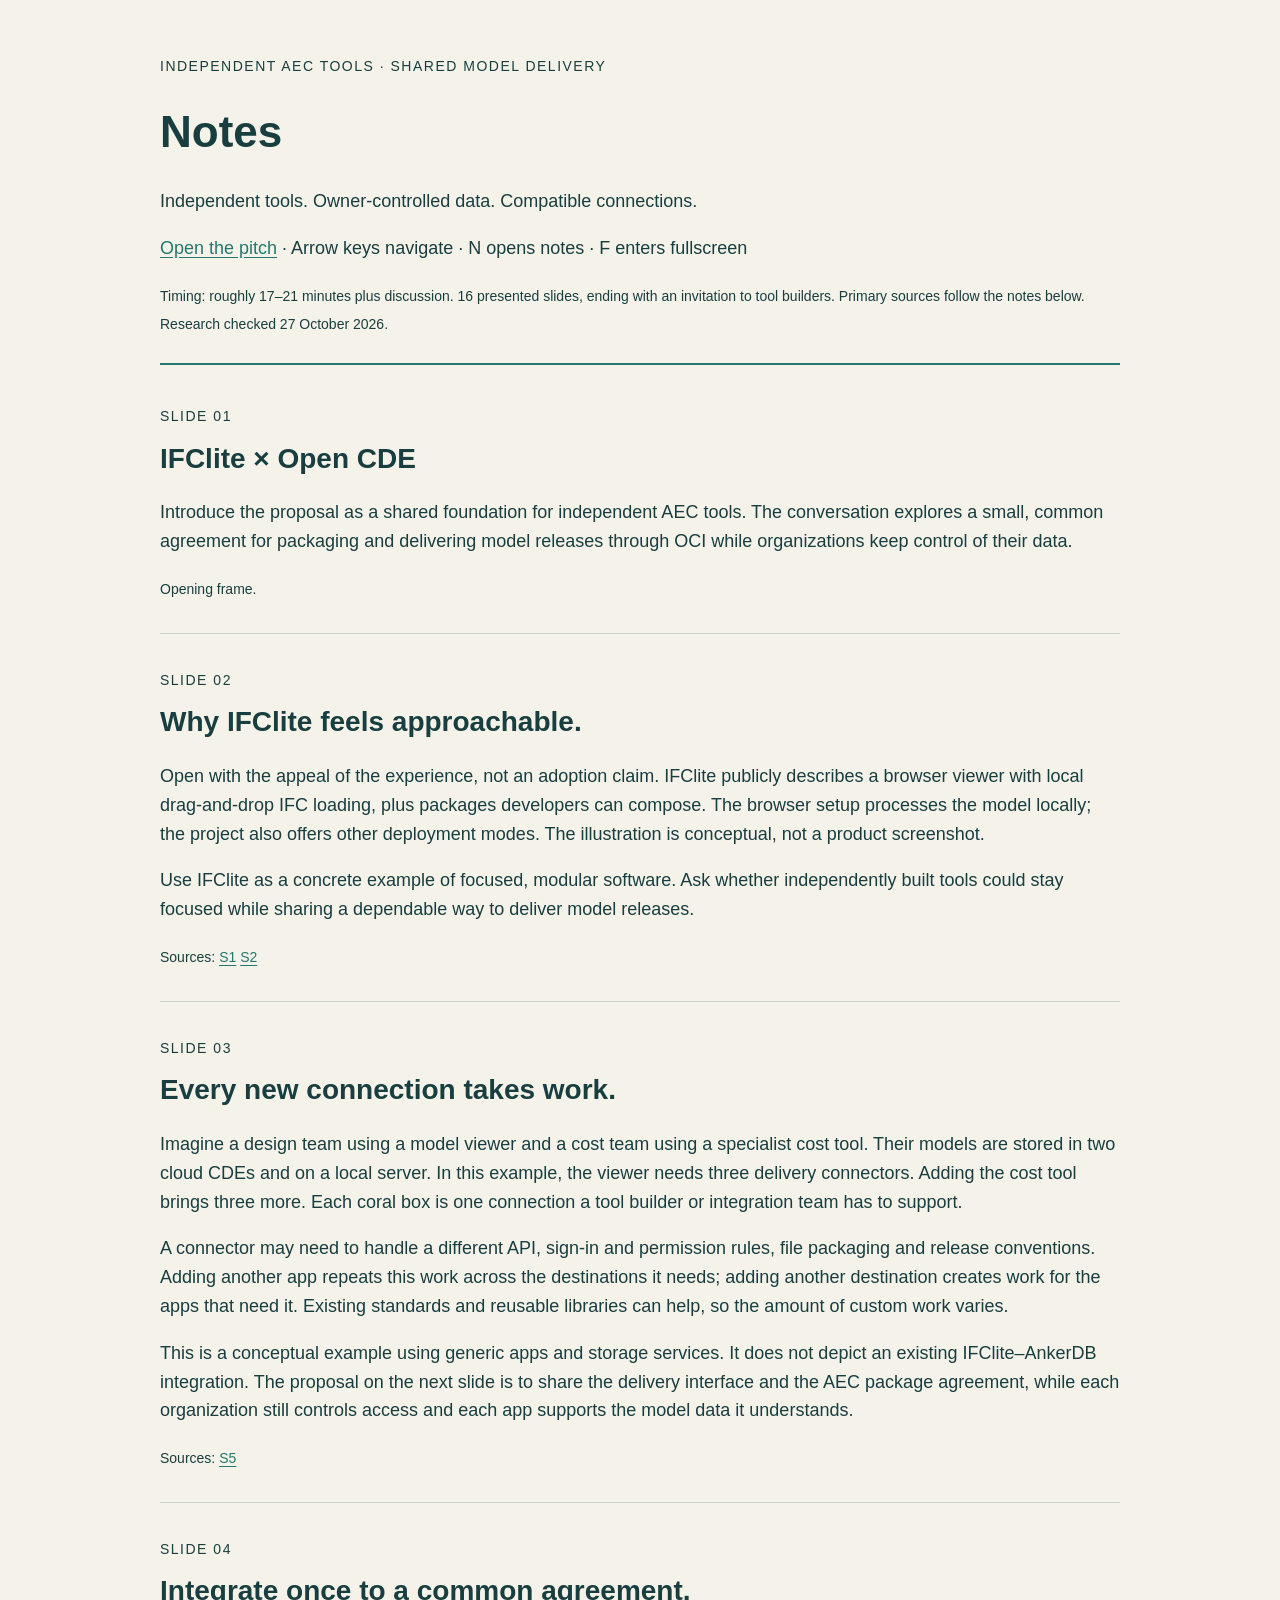
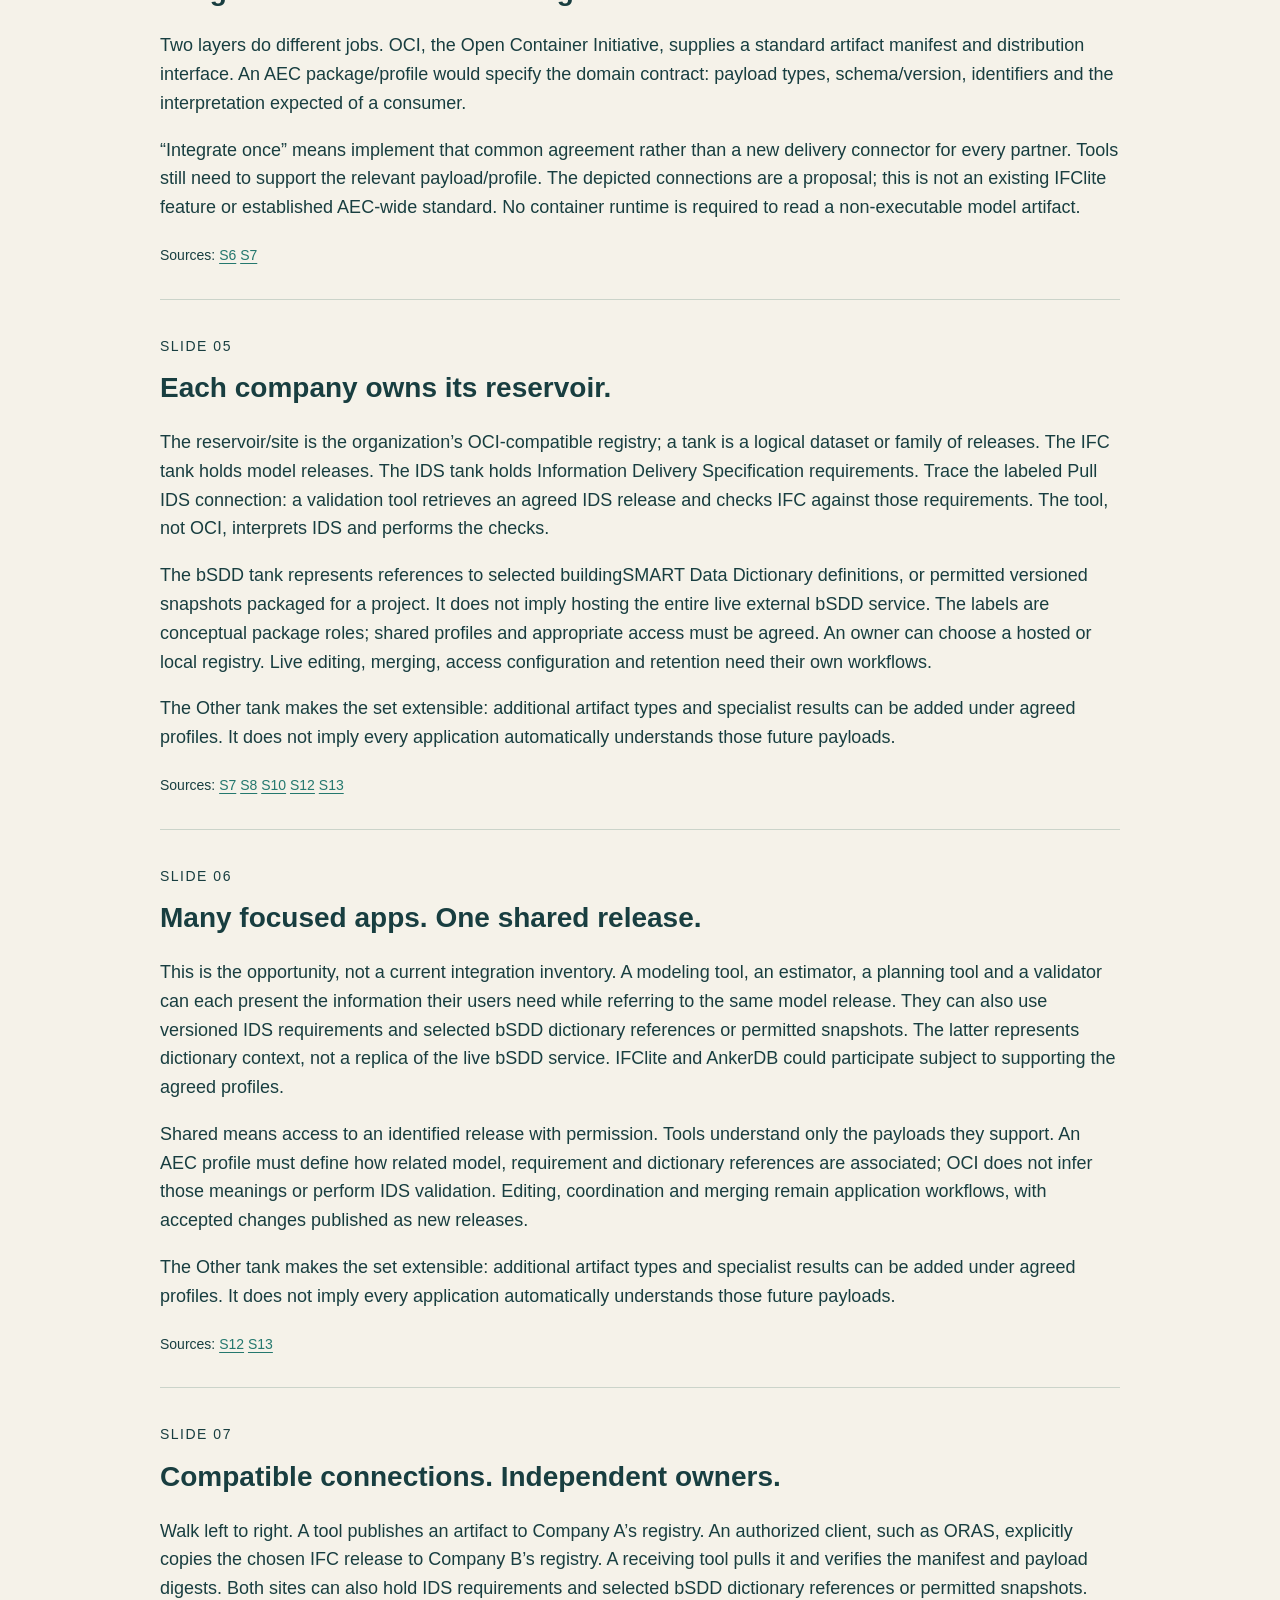
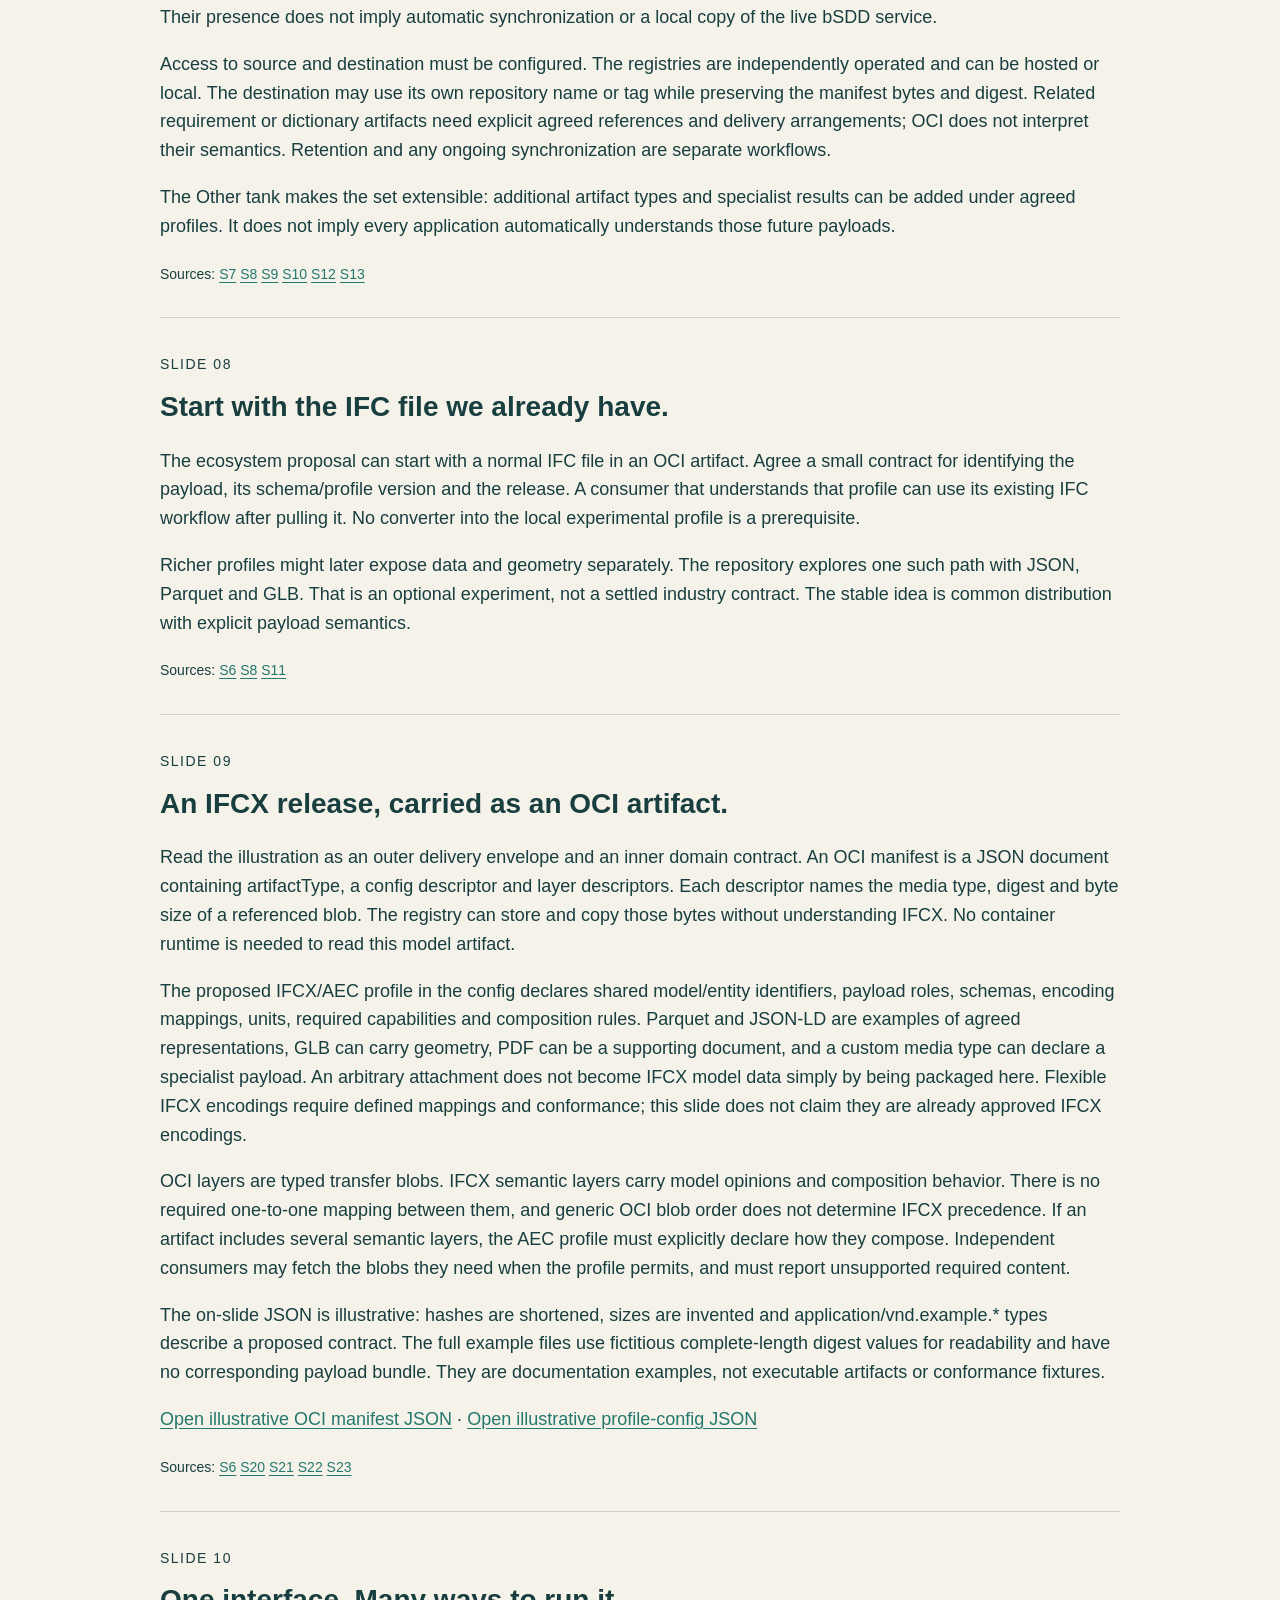
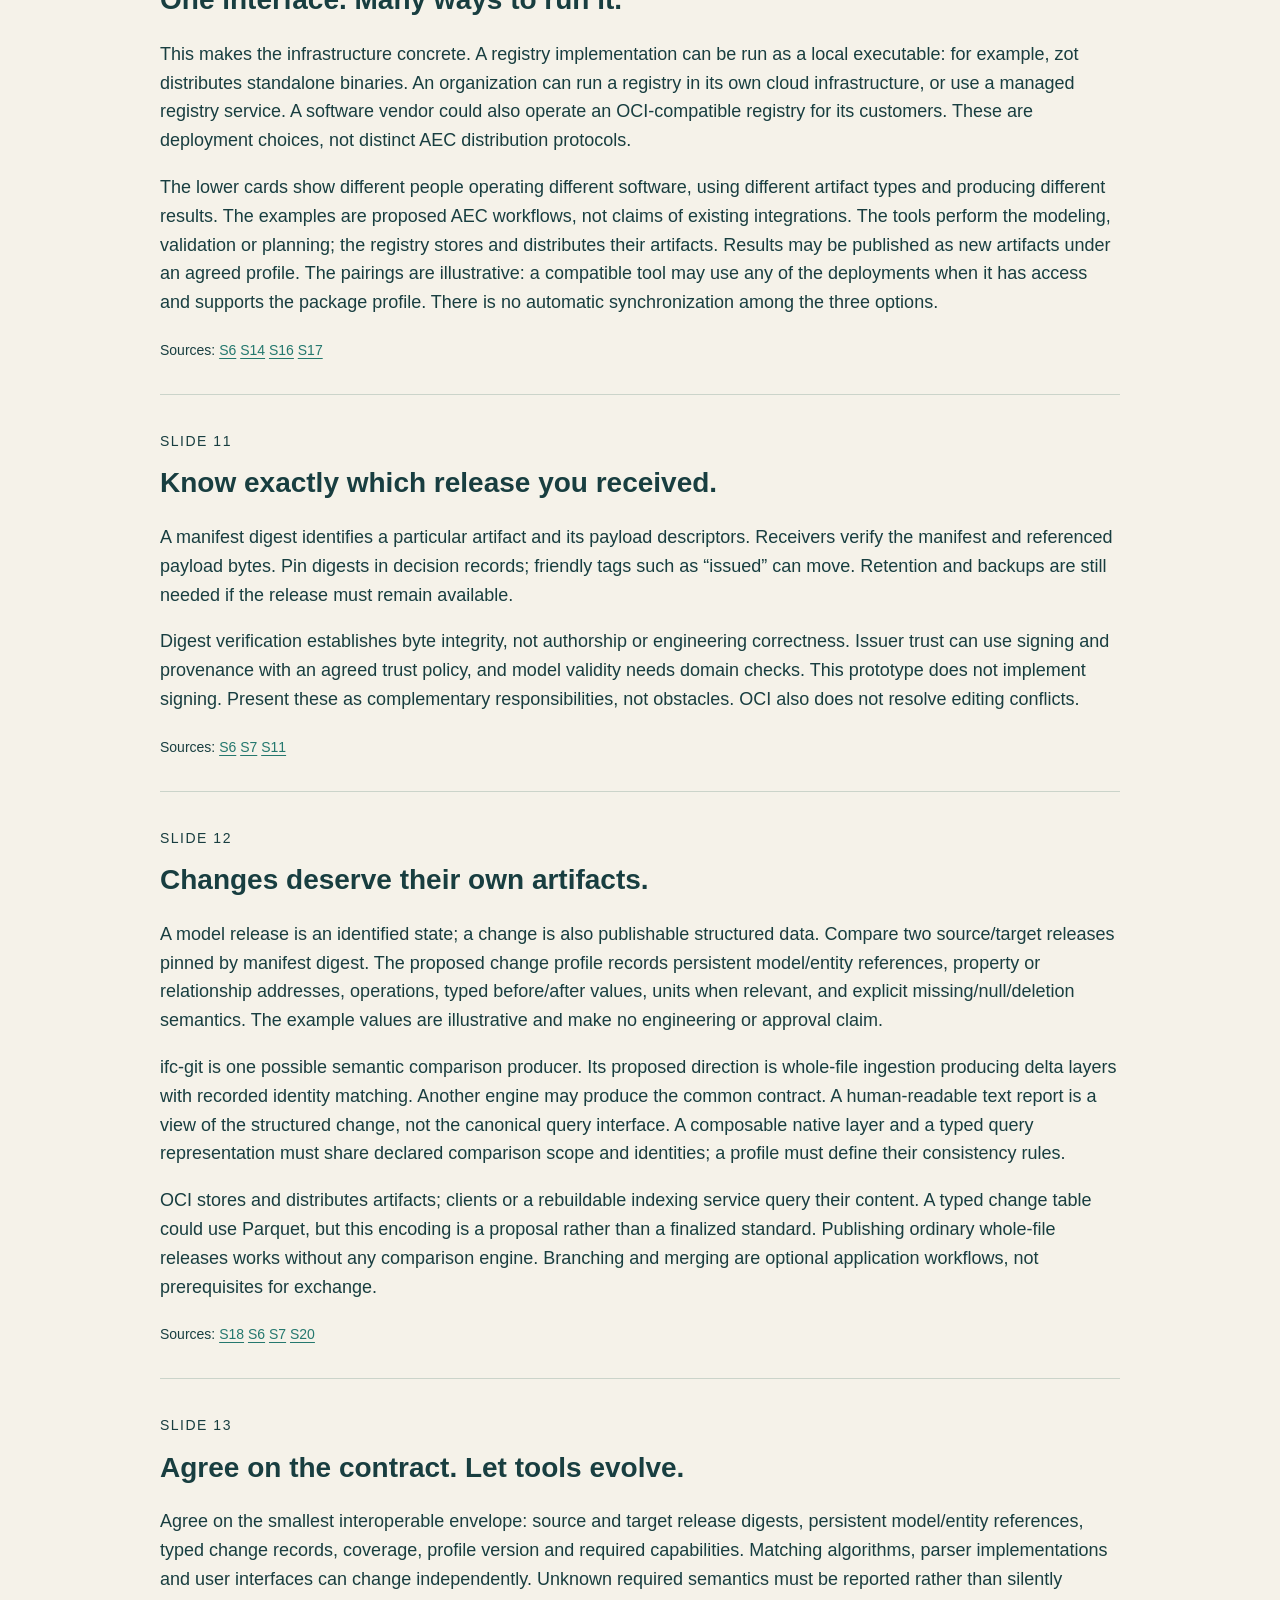
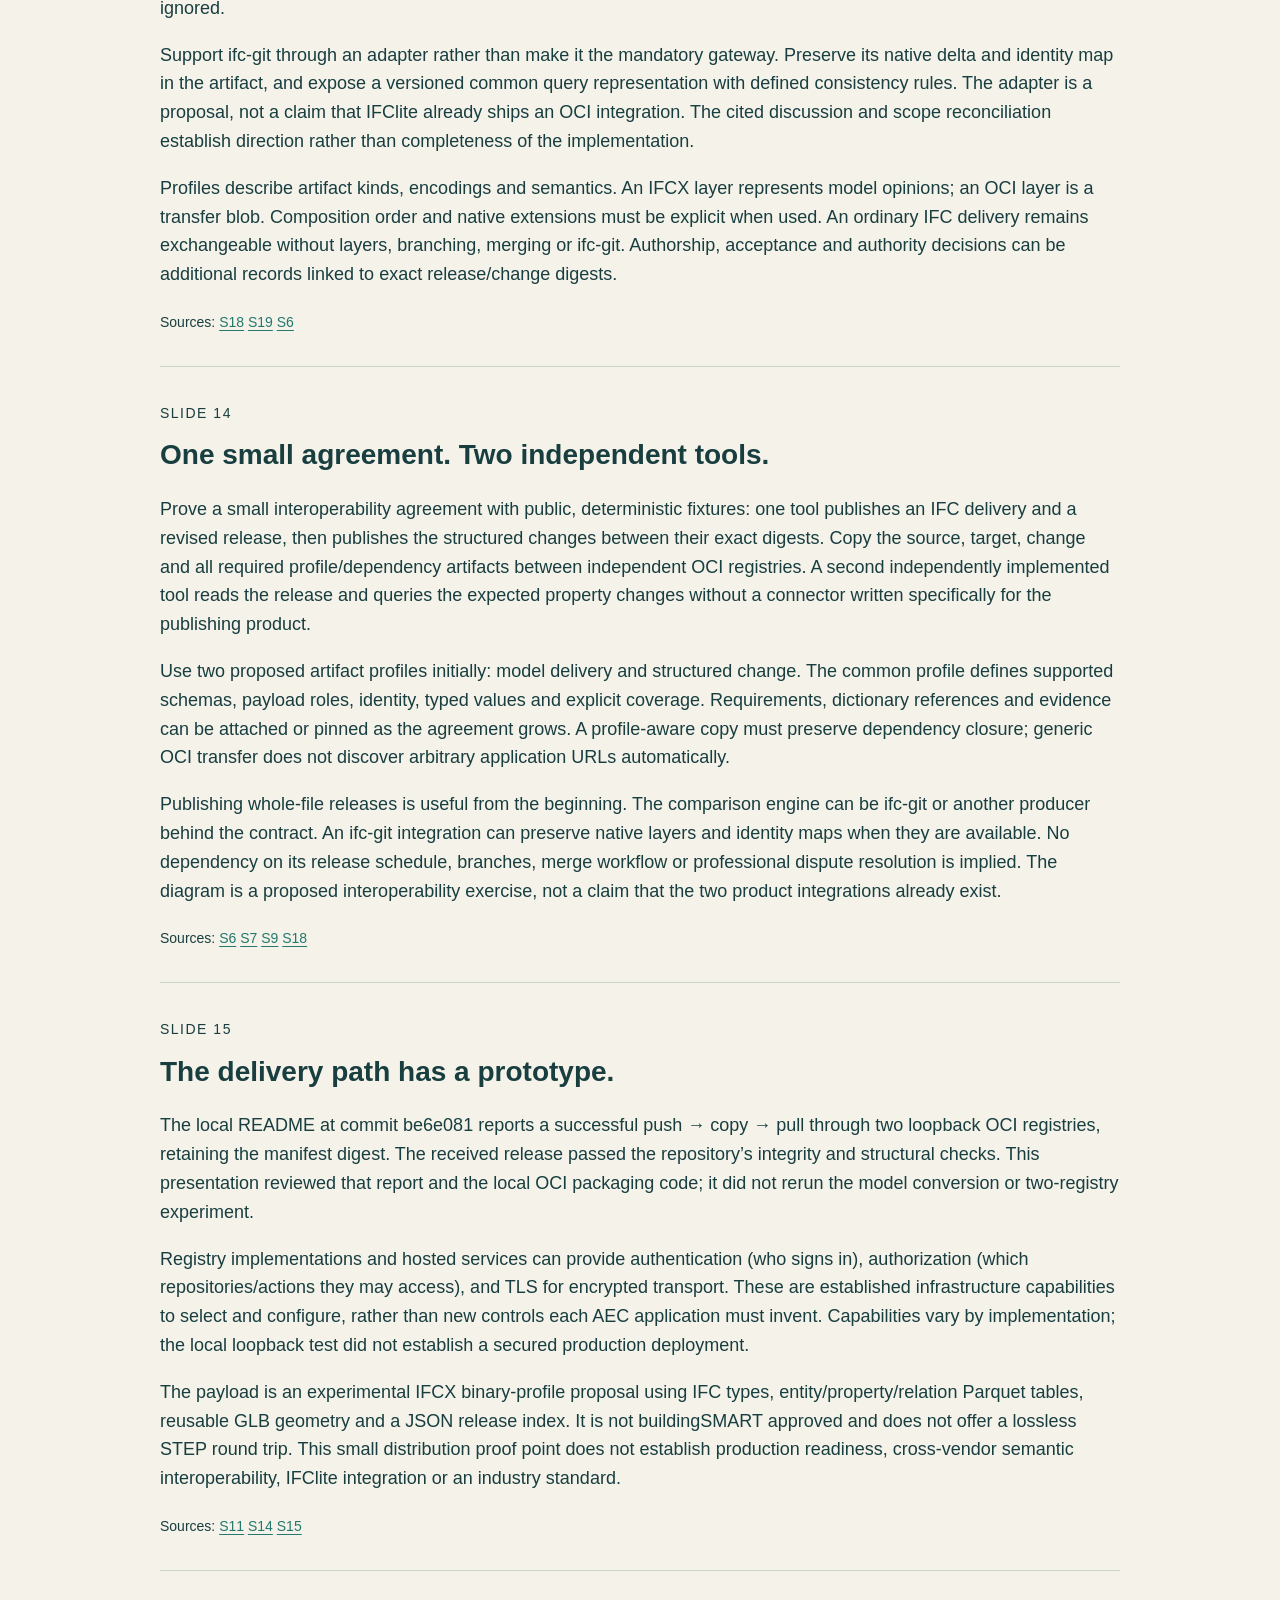
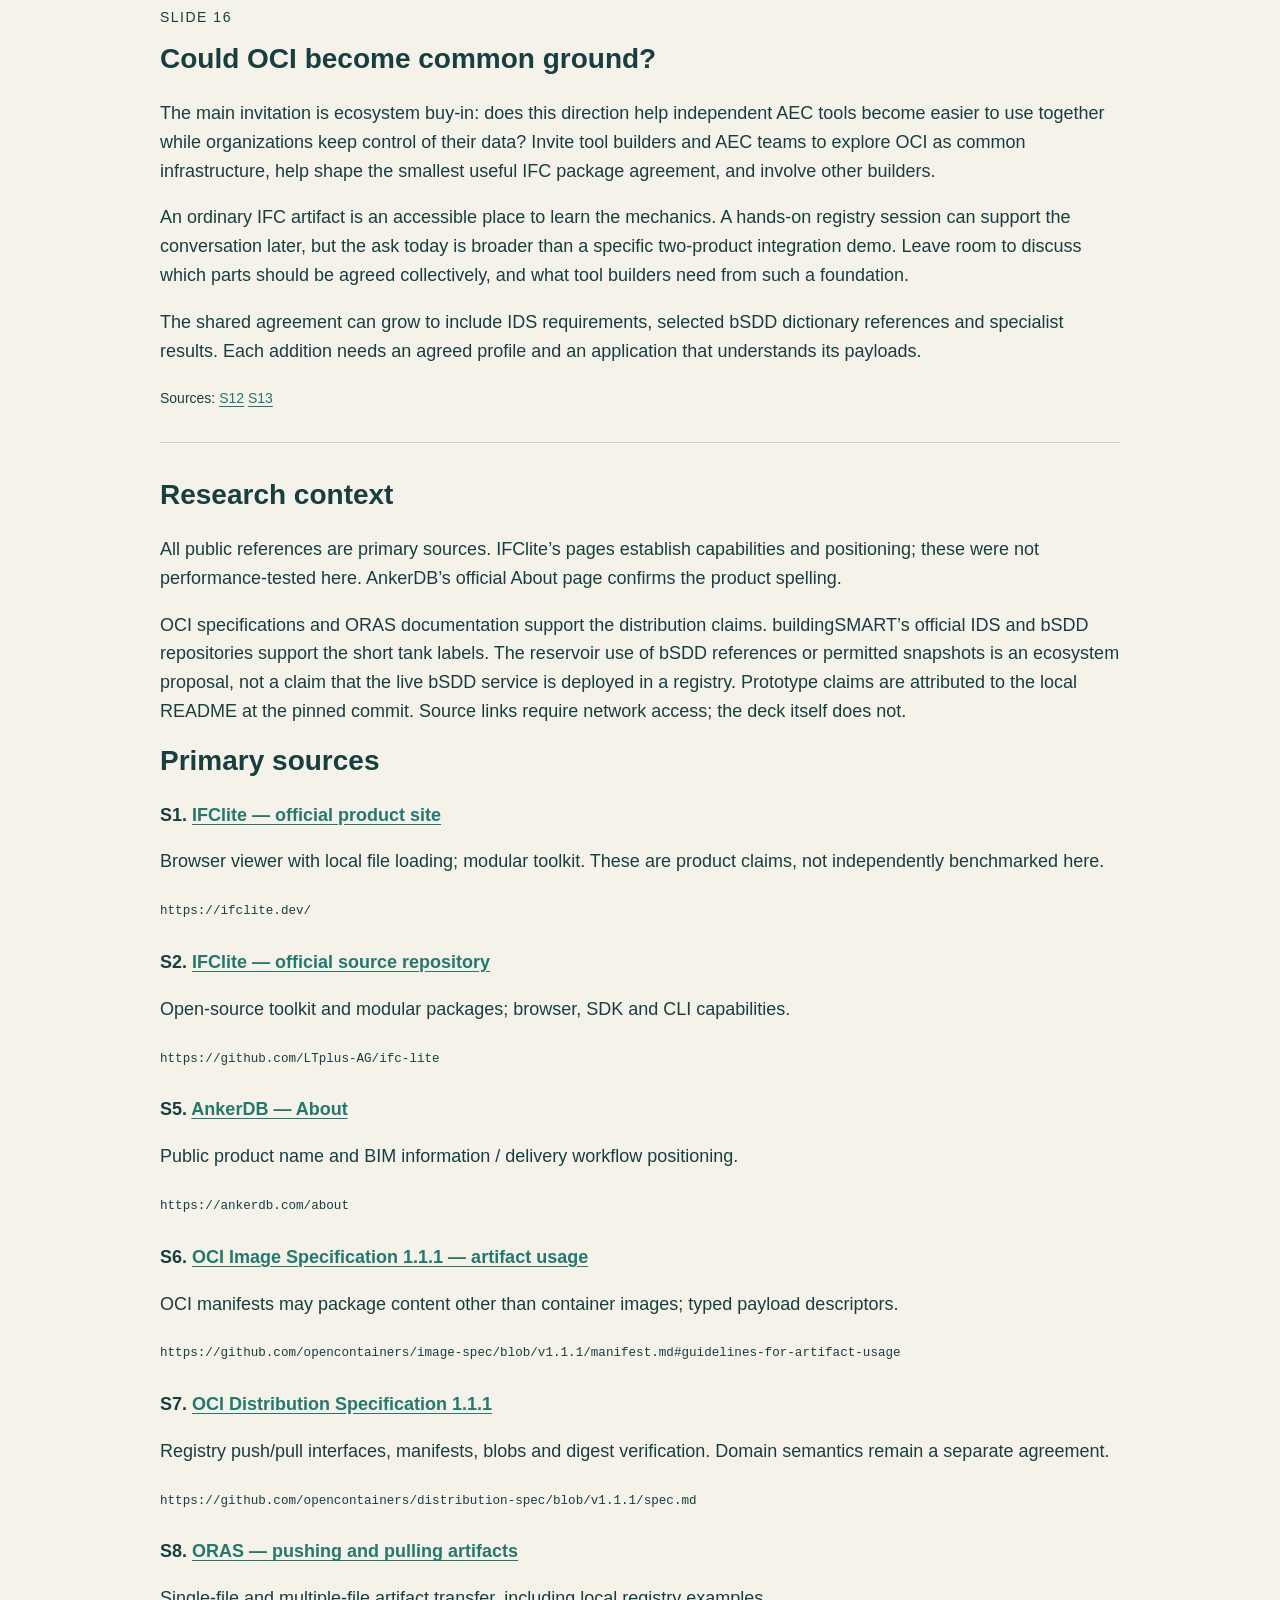
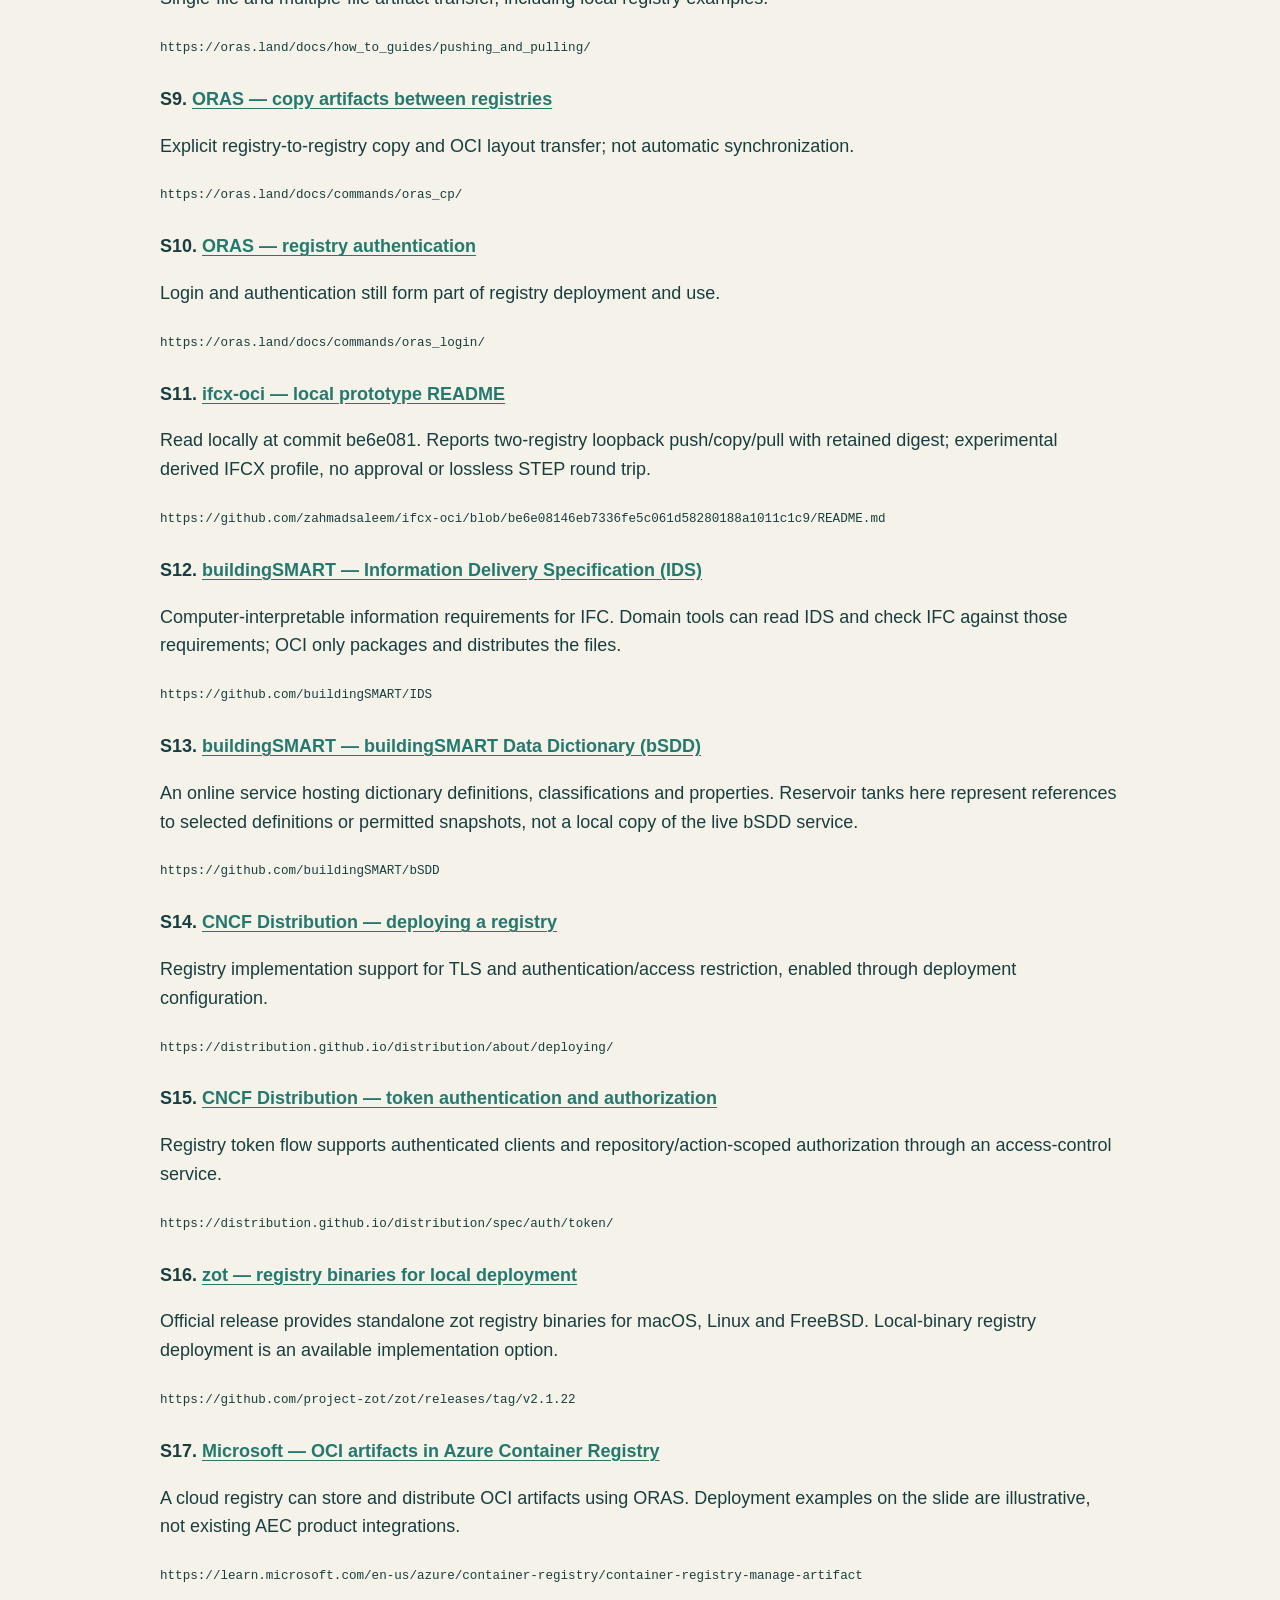
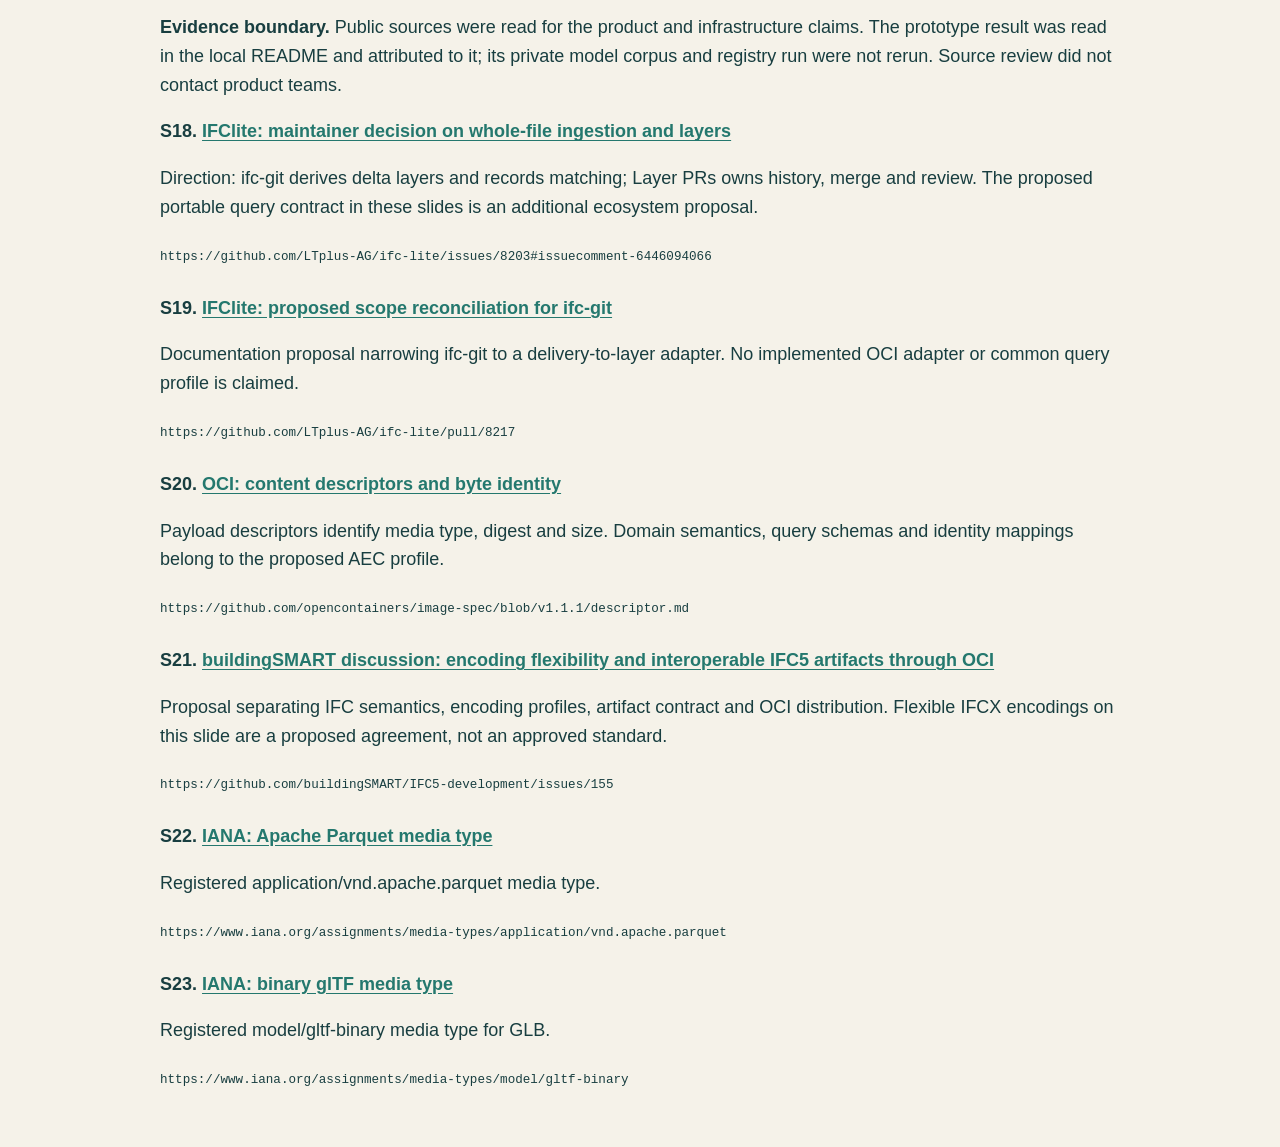
==== commit ee907f0a: "Add minimal pitch introduction and update presenter credit" ====
--- a/presentations/oci-aec-2026-10-28/speaker-notes.html
+++ b/presentations/oci-aec-2026-10-28/speaker-notes.html
@@ -1 +1 @@
-<!doctype html><html lang="en"><head><meta charset="utf-8"><meta name="viewport" content="width=device-width,initial-scale=1"><meta name="color-scheme" content="light"><meta name="description" content="An AEC ecosystem proposal: independent tools and owner-controlled model releases through OCI artifact registries."><title>Notes · Pitch</title><style>body{font:18px/1.6 Arial,sans-serif;max-width:960px;margin:55px auto;padding:0 28px;color:#183e40;background:#f5f2e9}h1{font-size:44px;line-height:1.15}h2{font-size:28px;line-height:1.2;margin-top:0}header{border-bottom:2px solid #24786e;margin-bottom:40px;padding-bottom:25px}article{padding:0 0 30px;margin:0 0 35px;border-bottom:1px solid #cbd4ca}a{color:#24786e;text-underline-offset:3px}small{font-size:14px}.source{margin-bottom:25px}code{font-size:.9em;overflow-wrap:anywhere}.top{font-size:14px;letter-spacing:1.5px;text-transform:uppercase}@media print{body{background:white;font-size:12pt;margin:0;max-width:none}article{break-inside:avoid}h1{font-size:26pt}h2{font-size:18pt}a{color:inherit}.open-deck{display:none}}</style></head><body><header><p class="top">Independent AEC tools · Shared model delivery</p><h1>Notes</h1><p>Independent tools. Owner-controlled data. Compatible connections.</p><p class="open-deck"><a href="index.html">Open the pitch</a> · Arrow keys navigate · N opens notes · F enters fullscreen</p><small>Timing: roughly 17–21 minutes plus discussion. 15 presented slides, ending with an invitation to tool builders. Primary sources follow the notes below. Research checked 27 October 2026.</small></header><article id="note-1"><p class="top">Slide 01</p><h2>Why IFClite feels approachable.</h2><p>Open with the appeal of the experience, not an adoption claim. IFClite publicly describes a browser viewer with local drag-and-drop IFC loading, plus packages developers can compose. The browser setup processes the model locally; the project also offers other deployment modes. The illustration is conceptual, not a product screenshot.</p><p>Use IFClite as a concrete example of focused, modular software. Ask whether independently built tools could stay focused while sharing a dependable way to deliver model releases.</p><small>Sources: <a href="https://ifclite.dev/" target="_blank" rel="noopener">S1</a> <a href="https://github.com/LTplus-AG/ifc-lite" target="_blank" rel="noopener">S2</a></small></article><article id="note-2"><p class="top">Slide 02</p><h2>Every new connection takes work.</h2><p>Imagine a design team using a model viewer and a cost team using a specialist cost tool. Their models are stored in two cloud CDEs and on a local server. In this example, the viewer needs three delivery connectors. Adding the cost tool brings three more. Each coral box is one connection a tool builder or integration team has to support.</p><p>A connector may need to handle a different API, sign-in and permission rules, file packaging and release conventions. Adding another app repeats this work across the destinations it needs; adding another destination creates work for the apps that need it. Existing standards and reusable libraries can help, so the amount of custom work varies.</p><p>This is a conceptual example using generic apps and storage services. It does not depict an existing IFClite–AnkerDB integration. The proposal on the next slide is to share the delivery interface and the AEC package agreement, while each organization still controls access and each app supports the model data it understands.</p><small>Sources: <a href="https://ankerdb.com/about" target="_blank" rel="noopener">S5</a></small></article><article id="note-3"><p class="top">Slide 03</p><h2>Integrate once to a common agreement.</h2><p>Two layers do different jobs. OCI, the Open Container Initiative, supplies a standard artifact manifest and distribution interface. An AEC package/profile would specify the domain contract: payload types, schema/version, identifiers and the interpretation expected of a consumer.</p><p>“Integrate once” means implement that common agreement rather than a new delivery connector for every partner. Tools still need to support the relevant payload/profile. The depicted connections are a proposal; this is not an existing IFClite feature or established AEC-wide standard. No container runtime is required to read a non-executable model artifact.</p><small>Sources: <a href="https://github.com/opencontainers/image-spec/blob/v1.1.1/manifest.md#guidelines-for-artifact-usage" target="_blank" rel="noopener">S6</a> <a href="https://github.com/opencontainers/distribution-spec/blob/v1.1.1/spec.md" target="_blank" rel="noopener">S7</a></small></article><article id="note-4"><p class="top">Slide 04</p><h2>Each company owns its reservoir.</h2><p>The reservoir/site is the organization’s OCI-compatible registry; a tank is a logical dataset or family of releases. The IFC tank holds model releases. The IDS tank holds Information Delivery Specification requirements. Trace the labeled Pull IDS connection: a validation tool retrieves an agreed IDS release and checks IFC against those requirements. The tool, not OCI, interprets IDS and performs the checks.</p><p>The bSDD tank represents references to selected buildingSMART Data Dictionary definitions, or permitted versioned snapshots packaged for a project. It does not imply hosting the entire live external bSDD service. The labels are conceptual package roles; shared profiles and appropriate access must be agreed. An owner can choose a hosted or local registry. Live editing, merging, access configuration and retention need their own workflows.</p><p>The Other tank makes the set extensible: additional artifact types and specialist results can be added under agreed profiles. It does not imply every application automatically understands those future payloads.</p><small>Sources: <a href="https://github.com/opencontainers/distribution-spec/blob/v1.1.1/spec.md" target="_blank" rel="noopener">S7</a> <a href="https://oras.land/docs/how_to_guides/pushing_and_pulling/" target="_blank" rel="noopener">S8</a> <a href="https://oras.land/docs/commands/oras_login/" target="_blank" rel="noopener">S10</a> <a href="https://github.com/buildingSMART/IDS" target="_blank" rel="noopener">S12</a> <a href="https://github.com/buildingSMART/bSDD" target="_blank" rel="noopener">S13</a></small></article><article id="note-5"><p class="top">Slide 05</p><h2>Many focused apps. One shared release.</h2><p>This is the opportunity, not a current integration inventory. A modeling tool, an estimator, a planning tool and a validator can each present the information their users need while referring to the same model release. They can also use versioned IDS requirements and selected bSDD dictionary references or permitted snapshots. The latter represents dictionary context, not a replica of the live bSDD service. IFClite and AnkerDB could participate subject to supporting the agreed profiles.</p><p>Shared means access to an identified release with permission. Tools understand only the payloads they support. An AEC profile must define how related model, requirement and dictionary references are associated; OCI does not infer those meanings or perform IDS validation. Editing, coordination and merging remain application workflows, with accepted changes published as new releases.</p><p>The Other tank makes the set extensible: additional artifact types and specialist results can be added under agreed profiles. It does not imply every application automatically understands those future payloads.</p><small>Sources: <a href="https://github.com/buildingSMART/IDS" target="_blank" rel="noopener">S12</a> <a href="https://github.com/buildingSMART/bSDD" target="_blank" rel="noopener">S13</a></small></article><article id="note-6"><p class="top">Slide 06</p><h2>Compatible connections. Independent owners.</h2><p>Walk left to right. A tool publishes an artifact to Company A’s registry. An authorized client, such as ORAS, explicitly copies the chosen IFC release to Company B’s registry. A receiving tool pulls it and verifies the manifest and payload digests. Both sites can also hold IDS requirements and selected bSDD dictionary references or permitted snapshots. Their presence does not imply automatic synchronization or a local copy of the live bSDD service.</p><p>Access to source and destination must be configured. The registries are independently operated and can be hosted or local. The destination may use its own repository name or tag while preserving the manifest bytes and digest. Related requirement or dictionary artifacts need explicit agreed references and delivery arrangements; OCI does not interpret their semantics. Retention and any ongoing synchronization are separate workflows.</p><p>The Other tank makes the set extensible: additional artifact types and specialist results can be added under agreed profiles. It does not imply every application automatically understands those future payloads.</p><small>Sources: <a href="https://github.com/opencontainers/distribution-spec/blob/v1.1.1/spec.md" target="_blank" rel="noopener">S7</a> <a href="https://oras.land/docs/how_to_guides/pushing_and_pulling/" target="_blank" rel="noopener">S8</a> <a href="https://oras.land/docs/commands/oras_cp/" target="_blank" rel="noopener">S9</a> <a href="https://oras.land/docs/commands/oras_login/" target="_blank" rel="noopener">S10</a> <a href="https://github.com/buildingSMART/IDS" target="_blank" rel="noopener">S12</a> <a href="https://github.com/buildingSMART/bSDD" target="_blank" rel="noopener">S13</a></small></article><article id="note-7"><p class="top">Slide 07</p><h2>Start with the IFC file we already have.</h2><p>The ecosystem proposal can start with a normal IFC file in an OCI artifact. Agree a small contract for identifying the payload, its schema/profile version and the release. A consumer that understands that profile can use its existing IFC workflow after pulling it. No converter into the local experimental profile is a prerequisite.</p><p>Richer profiles might later expose data and geometry separately. The repository explores one such path with JSON, Parquet and GLB. That is an optional experiment, not a settled industry contract. The stable idea is common distribution with explicit payload semantics.</p><small>Sources: <a href="https://github.com/opencontainers/image-spec/blob/v1.1.1/manifest.md#guidelines-for-artifact-usage" target="_blank" rel="noopener">S6</a> <a href="https://oras.land/docs/how_to_guides/pushing_and_pulling/" target="_blank" rel="noopener">S8</a> <a href="https://github.com/zahmadsaleem/ifcx-oci/blob/be6e08146eb7336fe5c061d58280188a1011c1c9/README.md" target="_blank" rel="noopener">S11</a></small></article><article id="note-8"><p class="top">Slide 08</p><h2>An IFCX release, carried as an OCI artifact.</h2><p>Read the illustration as an outer delivery envelope and an inner domain contract. An OCI manifest is a JSON document containing artifactType, a config descriptor and layer descriptors. Each descriptor names the media type, digest and byte size of a referenced blob. The registry can store and copy those bytes without understanding IFCX. No container runtime is needed to read this model artifact.</p><p>The proposed IFCX/AEC profile in the config declares shared model/entity identifiers, payload roles, schemas, encoding mappings, units, required capabilities and composition rules. Parquet and JSON-LD are examples of agreed representations, GLB can carry geometry, PDF can be a supporting document, and a custom media type can declare a specialist payload. An arbitrary attachment does not become IFCX model data simply by being packaged here. Flexible IFCX encodings require defined mappings and conformance; this slide does not claim they are already approved IFCX encodings.</p><p>OCI layers are typed transfer blobs. IFCX semantic layers carry model opinions and composition behavior. There is no required one-to-one mapping between them, and generic OCI blob order does not determine IFCX precedence. If an artifact includes several semantic layers, the AEC profile must explicitly declare how they compose. Independent consumers may fetch the blobs they need when the profile permits, and must report unsupported required content.</p><p>The on-slide JSON is illustrative: hashes are shortened, sizes are invented and application/vnd.example.* types describe a proposed contract. The full example files use fictitious complete-length digest values for readability and have no corresponding payload bundle. They are documentation examples, not executable artifacts or conformance fixtures.</p><p><a href="oci-ifcx-manifest.example.json">Open illustrative OCI manifest JSON</a> · <a href="ifcx-profile-config.example.json">Open illustrative profile-config JSON</a></p><small>Sources: <a href="https://github.com/opencontainers/image-spec/blob/v1.1.1/manifest.md#guidelines-for-artifact-usage" target="_blank" rel="noopener">S6</a> <a href="https://github.com/opencontainers/image-spec/blob/v1.1.1/descriptor.md" target="_blank" rel="noopener">S20</a> <a href="https://github.com/buildingSMART/IFC5-development/issues/155" target="_blank" rel="noopener">S21</a> <a href="https://www.iana.org/assignments/media-types/application/vnd.apache.parquet" target="_blank" rel="noopener">S22</a> <a href="https://www.iana.org/assignments/media-types/model/gltf-binary" target="_blank" rel="noopener">S23</a></small></article><article id="note-9"><p class="top">Slide 09</p><h2>One interface. Many ways to run it.</h2><p>This makes the infrastructure concrete. A registry implementation can be run as a local executable: for example, zot distributes standalone binaries. An organization can run a registry in its own cloud infrastructure, or use a managed registry service. A software vendor could also operate an OCI-compatible registry for its customers. These are deployment choices, not distinct AEC distribution protocols.</p><p>The lower cards show different people operating different software, using different artifact types and producing different results. The examples are proposed AEC workflows, not claims of existing integrations. The tools perform the modeling, validation or planning; the registry stores and distributes their artifacts. Results may be published as new artifacts under an agreed profile. The pairings are illustrative: a compatible tool may use any of the deployments when it has access and supports the package profile. There is no automatic synchronization among the three options.</p><small>Sources: <a href="https://github.com/opencontainers/image-spec/blob/v1.1.1/manifest.md#guidelines-for-artifact-usage" target="_blank" rel="noopener">S6</a> <a href="https://distribution.github.io/distribution/about/deploying/" target="_blank" rel="noopener">S14</a> <a href="https://github.com/project-zot/zot/releases/tag/v2.1.22" target="_blank" rel="noopener">S16</a> <a href="https://learn.microsoft.com/en-us/azure/container-registry/container-registry-manage-artifact" target="_blank" rel="noopener">S17</a></small></article><article id="note-10"><p class="top">Slide 10</p><h2>Know exactly which release you received.</h2><p>A manifest digest identifies a particular artifact and its payload descriptors. Receivers verify the manifest and referenced payload bytes. Pin digests in decision records; friendly tags such as “issued” can move. Retention and backups are still needed if the release must remain available.</p><p>Digest verification establishes byte integrity, not authorship or engineering correctness. Issuer trust can use signing and provenance with an agreed trust policy, and model validity needs domain checks. This prototype does not implement signing. Present these as complementary responsibilities, not obstacles. OCI also does not resolve editing conflicts.</p><small>Sources: <a href="https://github.com/opencontainers/image-spec/blob/v1.1.1/manifest.md#guidelines-for-artifact-usage" target="_blank" rel="noopener">S6</a> <a href="https://github.com/opencontainers/distribution-spec/blob/v1.1.1/spec.md" target="_blank" rel="noopener">S7</a> <a href="https://github.com/zahmadsaleem/ifcx-oci/blob/be6e08146eb7336fe5c061d58280188a1011c1c9/README.md" target="_blank" rel="noopener">S11</a></small></article><article id="note-11"><p class="top">Slide 11</p><h2>Changes deserve their own artifacts.</h2><p>A model release is an identified state; a change is also publishable structured data. Compare two source/target releases pinned by manifest digest. The proposed change profile records persistent model/entity references, property or relationship addresses, operations, typed before/after values, units when relevant, and explicit missing/null/deletion semantics. The example values are illustrative and make no engineering or approval claim.</p><p>ifc-git is one possible semantic comparison producer. Its proposed direction is whole-file ingestion producing delta layers with recorded identity matching. Another engine may produce the common contract. A human-readable text report is a view of the structured change, not the canonical query interface. A composable native layer and a typed query representation must share declared comparison scope and identities; a profile must define their consistency rules.</p><p>OCI stores and distributes artifacts; clients or a rebuildable indexing service query their content. A typed change table could use Parquet, but this encoding is a proposal rather than a finalized standard. Publishing ordinary whole-file releases works without any comparison engine. Branching and merging are optional application workflows, not prerequisites for exchange.</p><small>Sources: <a href="https://github.com/LTplus-AG/ifc-lite/issues/8203#issuecomment-6446094066" target="_blank" rel="noopener">S18</a> <a href="https://github.com/opencontainers/image-spec/blob/v1.1.1/manifest.md#guidelines-for-artifact-usage" target="_blank" rel="noopener">S6</a> <a href="https://github.com/opencontainers/distribution-spec/blob/v1.1.1/spec.md" target="_blank" rel="noopener">S7</a> <a href="https://github.com/opencontainers/image-spec/blob/v1.1.1/descriptor.md" target="_blank" rel="noopener">S20</a></small></article><article id="note-12"><p class="top">Slide 12</p><h2>Agree on the contract. Let tools evolve.</h2><p>Agree on the smallest interoperable envelope: source and target release digests, persistent model/entity references, typed change records, coverage, profile version and required capabilities. Matching algorithms, parser implementations and user interfaces can change independently. Unknown required semantics must be reported rather than silently ignored.</p><p>Support ifc-git through an adapter rather than make it the mandatory gateway. Preserve its native delta and identity map in the artifact, and expose a versioned common query representation with defined consistency rules. The adapter is a proposal, not a claim that IFClite already ships an OCI integration. The cited discussion and scope reconciliation establish direction rather than completeness of the implementation.</p><p>Profiles describe artifact kinds, encodings and semantics. An IFCX layer represents model opinions; an OCI layer is a transfer blob. Composition order and native extensions must be explicit when used. An ordinary IFC delivery remains exchangeable without layers, branching, merging or ifc-git. Authorship, acceptance and authority decisions can be additional records linked to exact release/change digests.</p><small>Sources: <a href="https://github.com/LTplus-AG/ifc-lite/issues/8203#issuecomment-6446094066" target="_blank" rel="noopener">S18</a> <a href="https://github.com/LTplus-AG/ifc-lite/pull/8217" target="_blank" rel="noopener">S19</a> <a href="https://github.com/opencontainers/image-spec/blob/v1.1.1/manifest.md#guidelines-for-artifact-usage" target="_blank" rel="noopener">S6</a></small></article><article id="note-13"><p class="top">Slide 13</p><h2>One small agreement. Two independent tools.</h2><p>Prove a small interoperability agreement with public, deterministic fixtures: one tool publishes an IFC delivery and a revised release, then publishes the structured changes between their exact digests. Copy the source, target, change and all required profile/dependency artifacts between independent OCI registries. A second independently implemented tool reads the release and queries the expected property changes without a connector written specifically for the publishing product.</p><p>Use two proposed artifact profiles initially: model delivery and structured change. The common profile defines supported schemas, payload roles, identity, typed values and explicit coverage. Requirements, dictionary references and evidence can be attached or pinned as the agreement grows. A profile-aware copy must preserve dependency closure; generic OCI transfer does not discover arbitrary application URLs automatically.</p><p>Publishing whole-file releases is useful from the beginning. The comparison engine can be ifc-git or another producer behind the contract. An ifc-git integration can preserve native layers and identity maps when they are available. No dependency on its release schedule, branches, merge workflow or professional dispute resolution is implied. The diagram is a proposed interoperability exercise, not a claim that the two product integrations already exist.</p><small>Sources: <a href="https://github.com/opencontainers/image-spec/blob/v1.1.1/manifest.md#guidelines-for-artifact-usage" target="_blank" rel="noopener">S6</a> <a href="https://github.com/opencontainers/distribution-spec/blob/v1.1.1/spec.md" target="_blank" rel="noopener">S7</a> <a href="https://oras.land/docs/commands/oras_cp/" target="_blank" rel="noopener">S9</a> <a href="https://github.com/LTplus-AG/ifc-lite/issues/8203#issuecomment-6446094066" target="_blank" rel="noopener">S18</a></small></article><article id="note-14"><p class="top">Slide 14</p><h2>The delivery path has a prototype.</h2><p>The local README at commit be6e081 reports a successful push → copy → pull through two loopback OCI registries, retaining the manifest digest. The received release passed the repository’s integrity and structural checks. This presentation reviewed that report and the local OCI packaging code; it did not rerun the model conversion or two-registry experiment.</p><p>Registry implementations and hosted services can provide authentication (who signs in), authorization (which repositories/actions they may access), and TLS for encrypted transport. These are established infrastructure capabilities to select and configure, rather than new controls each AEC application must invent. Capabilities vary by implementation; the local loopback test did not establish a secured production deployment.</p><p>The payload is an experimental IFCX binary-profile proposal using IFC types, entity/property/relation Parquet tables, reusable GLB geometry and a JSON release index. It is not buildingSMART approved and does not offer a lossless STEP round trip. This small distribution proof point does not establish production readiness, cross-vendor semantic interoperability, IFClite integration or an industry standard.</p><small>Sources: <a href="https://github.com/zahmadsaleem/ifcx-oci/blob/be6e08146eb7336fe5c061d58280188a1011c1c9/README.md" target="_blank" rel="noopener">S11</a> <a href="https://distribution.github.io/distribution/about/deploying/" target="_blank" rel="noopener">S14</a> <a href="https://distribution.github.io/distribution/spec/auth/token/" target="_blank" rel="noopener">S15</a></small></article><article id="note-15"><p class="top">Slide 15</p><h2>Could OCI become common ground?</h2><p>The main invitation is ecosystem buy-in: does this direction help independent AEC tools become easier to use together while organizations keep control of their data? Invite tool builders and AEC teams to explore OCI as common infrastructure, help shape the smallest useful IFC package agreement, and involve other builders.</p><p>An ordinary IFC artifact is an accessible place to learn the mechanics. A hands-on registry session can support the conversation later, but the ask today is broader than a specific two-product integration demo. Leave room to discuss which parts should be agreed collectively, and what tool builders need from such a foundation.</p><p>The shared agreement can grow to include IDS requirements, selected bSDD dictionary references and specialist results. Each addition needs an agreed profile and an application that understands its payloads.</p><small>Sources: <a href="https://github.com/buildingSMART/IDS" target="_blank" rel="noopener">S12</a> <a href="https://github.com/buildingSMART/bSDD" target="_blank" rel="noopener">S13</a></small></article><h2>Research context</h2><p>All public references are primary sources. IFClite’s pages establish capabilities and positioning; these were not performance-tested here. AnkerDB’s official About page confirms the product spelling.</p><p>OCI specifications and ORAS documentation support the distribution claims. buildingSMART’s official IDS and bSDD repositories support the short tank labels. The reservoir use of bSDD references or permitted snapshots is an ecosystem proposal, not a claim that the live bSDD service is deployed in a registry. Prototype claims are attributed to the local README at the pinned commit. Source links require network access; the deck itself does not.</p><h2>Primary sources</h2><div class="source"><strong>S1. <a href="https://ifclite.dev/">IFClite — official product site</a></strong><p>Browser viewer with local file loading; modular toolkit. These are product claims, not independently benchmarked here.</p><small><code>https://ifclite.dev/</code></small></div><div class="source"><strong>S2. <a href="https://github.com/LTplus-AG/ifc-lite">IFClite — official source repository</a></strong><p>Open-source toolkit and modular packages; browser, SDK and CLI capabilities.</p><small><code>https://github.com/LTplus-AG/ifc-lite</code></small></div><div class="source"><strong>S5. <a href="https://ankerdb.com/about">AnkerDB — About</a></strong><p>Public product name and BIM information / delivery workflow positioning.</p><small><code>https://ankerdb.com/about</code></small></div><div class="source"><strong>S6. <a href="https://github.com/opencontainers/image-spec/blob/v1.1.1/manifest.md#guidelines-for-artifact-usage">OCI Image Specification 1.1.1 — artifact usage</a></strong><p>OCI manifests may package content other than container images; typed payload descriptors.</p><small><code>https://github.com/opencontainers/image-spec/blob/v1.1.1/manifest.md#guidelines-for-artifact-usage</code></small></div><div class="source"><strong>S7. <a href="https://github.com/opencontainers/distribution-spec/blob/v1.1.1/spec.md">OCI Distribution Specification 1.1.1</a></strong><p>Registry push/pull interfaces, manifests, blobs and digest verification. Domain semantics remain a separate agreement.</p><small><code>https://github.com/opencontainers/distribution-spec/blob/v1.1.1/spec.md</code></small></div><div class="source"><strong>S8. <a href="https://oras.land/docs/how_to_guides/pushing_and_pulling/">ORAS — pushing and pulling artifacts</a></strong><p>Single-file and multiple-file artifact transfer, including local registry examples.</p><small><code>https://oras.land/docs/how_to_guides/pushing_and_pulling/</code></small></div><div class="source"><strong>S9. <a href="https://oras.land/docs/commands/oras_cp/">ORAS — copy artifacts between registries</a></strong><p>Explicit registry-to-registry copy and OCI layout transfer; not automatic synchronization.</p><small><code>https://oras.land/docs/commands/oras_cp/</code></small></div><div class="source"><strong>S10. <a href="https://oras.land/docs/commands/oras_login/">ORAS — registry authentication</a></strong><p>Login and authentication still form part of registry deployment and use.</p><small><code>https://oras.land/docs/commands/oras_login/</code></small></div><div class="source"><strong>S11. <a href="https://github.com/zahmadsaleem/ifcx-oci/blob/be6e08146eb7336fe5c061d58280188a1011c1c9/README.md">ifcx-oci — local prototype README</a></strong><p>Read locally at commit be6e081. Reports two-registry loopback push/copy/pull with retained digest; experimental derived IFCX profile, no approval or lossless STEP round trip.</p><small><code>https://github.com/zahmadsaleem/ifcx-oci/blob/be6e08146eb7336fe5c061d58280188a1011c1c9/README.md</code></small></div><div class="source"><strong>S12. <a href="https://github.com/buildingSMART/IDS">buildingSMART — Information Delivery Specification (IDS)</a></strong><p>Computer-interpretable information requirements for IFC. Domain tools can read IDS and check IFC against those requirements; OCI only packages and distributes the files.</p><small><code>https://github.com/buildingSMART/IDS</code></small></div><div class="source"><strong>S13. <a href="https://github.com/buildingSMART/bSDD">buildingSMART — buildingSMART Data Dictionary (bSDD)</a></strong><p>An online service hosting dictionary definitions, classifications and properties. Reservoir tanks here represent references to selected definitions or permitted snapshots, not a local copy of the live bSDD service.</p><small><code>https://github.com/buildingSMART/bSDD</code></small></div><div class="source"><strong>S14. <a href="https://distribution.github.io/distribution/about/deploying/">CNCF Distribution — deploying a registry</a></strong><p>Registry implementation support for TLS and authentication/access restriction, enabled through deployment configuration.</p><small><code>https://distribution.github.io/distribution/about/deploying/</code></small></div><div class="source"><strong>S15. <a href="https://distribution.github.io/distribution/spec/auth/token/">CNCF Distribution — token authentication and authorization</a></strong><p>Registry token flow supports authenticated clients and repository/action-scoped authorization through an access-control service.</p><small><code>https://distribution.github.io/distribution/spec/auth/token/</code></small></div><div class="source"><strong>S16. <a href="https://github.com/project-zot/zot/releases/tag/v2.1.22">zot — registry binaries for local deployment</a></strong><p>Official release provides standalone zot registry binaries for macOS, Linux and FreeBSD. Local-binary registry deployment is an available implementation option.</p><small><code>https://github.com/project-zot/zot/releases/tag/v2.1.22</code></small></div><div class="source"><strong>S17. <a href="https://learn.microsoft.com/en-us/azure/container-registry/container-registry-manage-artifact">Microsoft — OCI artifacts in Azure Container Registry</a></strong><p>A cloud registry can store and distribute OCI artifacts using ORAS. Deployment examples on the slide are illustrative, not existing AEC product integrations.</p><small><code>https://learn.microsoft.com/en-us/azure/container-registry/container-registry-manage-artifact</code></small></div><p><strong>Evidence boundary.</strong> Public sources were read for the product and infrastructure claims. The prototype result was read in the local README and attributed to it; its private model corpus and registry run were not rerun. Source review did not contact product teams.</p><div class="source"><strong>S18. <a href="https://github.com/LTplus-AG/ifc-lite/issues/8203#issuecomment-6446094066">IFClite: maintainer decision on whole-file ingestion and layers</a></strong><p>Direction: ifc-git derives delta layers and records matching; Layer PRs owns history, merge and review. The proposed portable query contract in these slides is an additional ecosystem proposal.</p><small><code>https://github.com/LTplus-AG/ifc-lite/issues/8203#issuecomment-6446094066</code></small></div><div class="source"><strong>S19. <a href="https://github.com/LTplus-AG/ifc-lite/pull/8217">IFClite: proposed scope reconciliation for ifc-git</a></strong><p>Documentation proposal narrowing ifc-git to a delivery-to-layer adapter. No implemented OCI adapter or common query profile is claimed.</p><small><code>https://github.com/LTplus-AG/ifc-lite/pull/8217</code></small></div><div class="source"><strong>S20. <a href="https://github.com/opencontainers/image-spec/blob/v1.1.1/descriptor.md">OCI: content descriptors and byte identity</a></strong><p>Payload descriptors identify media type, digest and size. Domain semantics, query schemas and identity mappings belong to the proposed AEC profile.</p><small><code>https://github.com/opencontainers/image-spec/blob/v1.1.1/descriptor.md</code></small></div><div class="source"><strong>S21. <a href="https://github.com/buildingSMART/IFC5-development/issues/155">buildingSMART discussion: encoding flexibility and interoperable IFC5 artifacts through OCI</a></strong><p>Proposal separating IFC semantics, encoding profiles, artifact contract and OCI distribution. Flexible IFCX encodings on this slide are a proposed agreement, not an approved standard.</p><small><code>https://github.com/buildingSMART/IFC5-development/issues/155</code></small></div><div class="source"><strong>S22. <a href="https://www.iana.org/assignments/media-types/application/vnd.apache.parquet">IANA: Apache Parquet media type</a></strong><p>Registered application/vnd.apache.parquet media type.</p><small><code>https://www.iana.org/assignments/media-types/application/vnd.apache.parquet</code></small></div><div class="source"><strong>S23. <a href="https://www.iana.org/assignments/media-types/model/gltf-binary">IANA: binary glTF media type</a></strong><p>Registered model/gltf-binary media type for GLB.</p><small><code>https://www.iana.org/assignments/media-types/model/gltf-binary</code></small></div></body></html>+<!doctype html><html lang="en"><head><meta charset="utf-8"><meta name="viewport" content="width=device-width,initial-scale=1"><meta name="color-scheme" content="light"><meta name="description" content="An AEC ecosystem proposal: independent tools and owner-controlled model releases through OCI artifact registries."><title>Notes · Pitch</title><style>body{font:18px/1.6 Arial,sans-serif;max-width:960px;margin:55px auto;padding:0 28px;color:#183e40;background:#f5f2e9}h1{font-size:44px;line-height:1.15}h2{font-size:28px;line-height:1.2;margin-top:0}header{border-bottom:2px solid #24786e;margin-bottom:40px;padding-bottom:25px}article{padding:0 0 30px;margin:0 0 35px;border-bottom:1px solid #cbd4ca}a{color:#24786e;text-underline-offset:3px}small{font-size:14px}.source{margin-bottom:25px}code{font-size:.9em;overflow-wrap:anywhere}.top{font-size:14px;letter-spacing:1.5px;text-transform:uppercase}@media print{body{background:white;font-size:12pt;margin:0;max-width:none}article{break-inside:avoid}h1{font-size:26pt}h2{font-size:18pt}a{color:inherit}.open-deck{display:none}}</style></head><body><header><p class="top">Independent AEC tools · Shared model delivery</p><h1>Notes</h1><p>Independent tools. Owner-controlled data. Compatible connections.</p><p class="open-deck"><a href="index.html">Open the pitch</a> · Arrow keys navigate · N opens notes · F enters fullscreen</p><small>Timing: roughly 17–21 minutes plus discussion. 16 presented slides, ending with an invitation to tool builders. Primary sources follow the notes below. Research checked 27 October 2026.</small></header><article id="note-1"><p class="top">Slide 01</p><h2>IFClite × Open CDE</h2><p>Introduce the proposal as a shared foundation for independent AEC tools. The conversation explores a small, common agreement for packaging and delivering model releases through OCI while organizations keep control of their data.</p><small>Opening frame.</small></article><article id="note-2"><p class="top">Slide 02</p><h2>Why IFClite feels approachable.</h2><p>Open with the appeal of the experience, not an adoption claim. IFClite publicly describes a browser viewer with local drag-and-drop IFC loading, plus packages developers can compose. The browser setup processes the model locally; the project also offers other deployment modes. The illustration is conceptual, not a product screenshot.</p><p>Use IFClite as a concrete example of focused, modular software. Ask whether independently built tools could stay focused while sharing a dependable way to deliver model releases.</p><small>Sources: <a href="https://ifclite.dev/" target="_blank" rel="noopener">S1</a> <a href="https://github.com/LTplus-AG/ifc-lite" target="_blank" rel="noopener">S2</a></small></article><article id="note-3"><p class="top">Slide 03</p><h2>Every new connection takes work.</h2><p>Imagine a design team using a model viewer and a cost team using a specialist cost tool. Their models are stored in two cloud CDEs and on a local server. In this example, the viewer needs three delivery connectors. Adding the cost tool brings three more. Each coral box is one connection a tool builder or integration team has to support.</p><p>A connector may need to handle a different API, sign-in and permission rules, file packaging and release conventions. Adding another app repeats this work across the destinations it needs; adding another destination creates work for the apps that need it. Existing standards and reusable libraries can help, so the amount of custom work varies.</p><p>This is a conceptual example using generic apps and storage services. It does not depict an existing IFClite–AnkerDB integration. The proposal on the next slide is to share the delivery interface and the AEC package agreement, while each organization still controls access and each app supports the model data it understands.</p><small>Sources: <a href="https://ankerdb.com/about" target="_blank" rel="noopener">S5</a></small></article><article id="note-4"><p class="top">Slide 04</p><h2>Integrate once to a common agreement.</h2><p>Two layers do different jobs. OCI, the Open Container Initiative, supplies a standard artifact manifest and distribution interface. An AEC package/profile would specify the domain contract: payload types, schema/version, identifiers and the interpretation expected of a consumer.</p><p>“Integrate once” means implement that common agreement rather than a new delivery connector for every partner. Tools still need to support the relevant payload/profile. The depicted connections are a proposal; this is not an existing IFClite feature or established AEC-wide standard. No container runtime is required to read a non-executable model artifact.</p><small>Sources: <a href="https://github.com/opencontainers/image-spec/blob/v1.1.1/manifest.md#guidelines-for-artifact-usage" target="_blank" rel="noopener">S6</a> <a href="https://github.com/opencontainers/distribution-spec/blob/v1.1.1/spec.md" target="_blank" rel="noopener">S7</a></small></article><article id="note-5"><p class="top">Slide 05</p><h2>Each company owns its reservoir.</h2><p>The reservoir/site is the organization’s OCI-compatible registry; a tank is a logical dataset or family of releases. The IFC tank holds model releases. The IDS tank holds Information Delivery Specification requirements. Trace the labeled Pull IDS connection: a validation tool retrieves an agreed IDS release and checks IFC against those requirements. The tool, not OCI, interprets IDS and performs the checks.</p><p>The bSDD tank represents references to selected buildingSMART Data Dictionary definitions, or permitted versioned snapshots packaged for a project. It does not imply hosting the entire live external bSDD service. The labels are conceptual package roles; shared profiles and appropriate access must be agreed. An owner can choose a hosted or local registry. Live editing, merging, access configuration and retention need their own workflows.</p><p>The Other tank makes the set extensible: additional artifact types and specialist results can be added under agreed profiles. It does not imply every application automatically understands those future payloads.</p><small>Sources: <a href="https://github.com/opencontainers/distribution-spec/blob/v1.1.1/spec.md" target="_blank" rel="noopener">S7</a> <a href="https://oras.land/docs/how_to_guides/pushing_and_pulling/" target="_blank" rel="noopener">S8</a> <a href="https://oras.land/docs/commands/oras_login/" target="_blank" rel="noopener">S10</a> <a href="https://github.com/buildingSMART/IDS" target="_blank" rel="noopener">S12</a> <a href="https://github.com/buildingSMART/bSDD" target="_blank" rel="noopener">S13</a></small></article><article id="note-6"><p class="top">Slide 06</p><h2>Many focused apps. One shared release.</h2><p>This is the opportunity, not a current integration inventory. A modeling tool, an estimator, a planning tool and a validator can each present the information their users need while referring to the same model release. They can also use versioned IDS requirements and selected bSDD dictionary references or permitted snapshots. The latter represents dictionary context, not a replica of the live bSDD service. IFClite and AnkerDB could participate subject to supporting the agreed profiles.</p><p>Shared means access to an identified release with permission. Tools understand only the payloads they support. An AEC profile must define how related model, requirement and dictionary references are associated; OCI does not infer those meanings or perform IDS validation. Editing, coordination and merging remain application workflows, with accepted changes published as new releases.</p><p>The Other tank makes the set extensible: additional artifact types and specialist results can be added under agreed profiles. It does not imply every application automatically understands those future payloads.</p><small>Sources: <a href="https://github.com/buildingSMART/IDS" target="_blank" rel="noopener">S12</a> <a href="https://github.com/buildingSMART/bSDD" target="_blank" rel="noopener">S13</a></small></article><article id="note-7"><p class="top">Slide 07</p><h2>Compatible connections. Independent owners.</h2><p>Walk left to right. A tool publishes an artifact to Company A’s registry. An authorized client, such as ORAS, explicitly copies the chosen IFC release to Company B’s registry. A receiving tool pulls it and verifies the manifest and payload digests. Both sites can also hold IDS requirements and selected bSDD dictionary references or permitted snapshots. Their presence does not imply automatic synchronization or a local copy of the live bSDD service.</p><p>Access to source and destination must be configured. The registries are independently operated and can be hosted or local. The destination may use its own repository name or tag while preserving the manifest bytes and digest. Related requirement or dictionary artifacts need explicit agreed references and delivery arrangements; OCI does not interpret their semantics. Retention and any ongoing synchronization are separate workflows.</p><p>The Other tank makes the set extensible: additional artifact types and specialist results can be added under agreed profiles. It does not imply every application automatically understands those future payloads.</p><small>Sources: <a href="https://github.com/opencontainers/distribution-spec/blob/v1.1.1/spec.md" target="_blank" rel="noopener">S7</a> <a href="https://oras.land/docs/how_to_guides/pushing_and_pulling/" target="_blank" rel="noopener">S8</a> <a href="https://oras.land/docs/commands/oras_cp/" target="_blank" rel="noopener">S9</a> <a href="https://oras.land/docs/commands/oras_login/" target="_blank" rel="noopener">S10</a> <a href="https://github.com/buildingSMART/IDS" target="_blank" rel="noopener">S12</a> <a href="https://github.com/buildingSMART/bSDD" target="_blank" rel="noopener">S13</a></small></article><article id="note-8"><p class="top">Slide 08</p><h2>Start with the IFC file we already have.</h2><p>The ecosystem proposal can start with a normal IFC file in an OCI artifact. Agree a small contract for identifying the payload, its schema/profile version and the release. A consumer that understands that profile can use its existing IFC workflow after pulling it. No converter into the local experimental profile is a prerequisite.</p><p>Richer profiles might later expose data and geometry separately. The repository explores one such path with JSON, Parquet and GLB. That is an optional experiment, not a settled industry contract. The stable idea is common distribution with explicit payload semantics.</p><small>Sources: <a href="https://github.com/opencontainers/image-spec/blob/v1.1.1/manifest.md#guidelines-for-artifact-usage" target="_blank" rel="noopener">S6</a> <a href="https://oras.land/docs/how_to_guides/pushing_and_pulling/" target="_blank" rel="noopener">S8</a> <a href="https://github.com/zahmadsaleem/ifcx-oci/blob/be6e08146eb7336fe5c061d58280188a1011c1c9/README.md" target="_blank" rel="noopener">S11</a></small></article><article id="note-9"><p class="top">Slide 09</p><h2>An IFCX release, carried as an OCI artifact.</h2><p>Read the illustration as an outer delivery envelope and an inner domain contract. An OCI manifest is a JSON document containing artifactType, a config descriptor and layer descriptors. Each descriptor names the media type, digest and byte size of a referenced blob. The registry can store and copy those bytes without understanding IFCX. No container runtime is needed to read this model artifact.</p><p>The proposed IFCX/AEC profile in the config declares shared model/entity identifiers, payload roles, schemas, encoding mappings, units, required capabilities and composition rules. Parquet and JSON-LD are examples of agreed representations, GLB can carry geometry, PDF can be a supporting document, and a custom media type can declare a specialist payload. An arbitrary attachment does not become IFCX model data simply by being packaged here. Flexible IFCX encodings require defined mappings and conformance; this slide does not claim they are already approved IFCX encodings.</p><p>OCI layers are typed transfer blobs. IFCX semantic layers carry model opinions and composition behavior. There is no required one-to-one mapping between them, and generic OCI blob order does not determine IFCX precedence. If an artifact includes several semantic layers, the AEC profile must explicitly declare how they compose. Independent consumers may fetch the blobs they need when the profile permits, and must report unsupported required content.</p><p>The on-slide JSON is illustrative: hashes are shortened, sizes are invented and application/vnd.example.* types describe a proposed contract. The full example files use fictitious complete-length digest values for readability and have no corresponding payload bundle. They are documentation examples, not executable artifacts or conformance fixtures.</p><p><a href="oci-ifcx-manifest.example.json">Open illustrative OCI manifest JSON</a> · <a href="ifcx-profile-config.example.json">Open illustrative profile-config JSON</a></p><small>Sources: <a href="https://github.com/opencontainers/image-spec/blob/v1.1.1/manifest.md#guidelines-for-artifact-usage" target="_blank" rel="noopener">S6</a> <a href="https://github.com/opencontainers/image-spec/blob/v1.1.1/descriptor.md" target="_blank" rel="noopener">S20</a> <a href="https://github.com/buildingSMART/IFC5-development/issues/155" target="_blank" rel="noopener">S21</a> <a href="https://www.iana.org/assignments/media-types/application/vnd.apache.parquet" target="_blank" rel="noopener">S22</a> <a href="https://www.iana.org/assignments/media-types/model/gltf-binary" target="_blank" rel="noopener">S23</a></small></article><article id="note-10"><p class="top">Slide 10</p><h2>One interface. Many ways to run it.</h2><p>This makes the infrastructure concrete. A registry implementation can be run as a local executable: for example, zot distributes standalone binaries. An organization can run a registry in its own cloud infrastructure, or use a managed registry service. A software vendor could also operate an OCI-compatible registry for its customers. These are deployment choices, not distinct AEC distribution protocols.</p><p>The lower cards show different people operating different software, using different artifact types and producing different results. The examples are proposed AEC workflows, not claims of existing integrations. The tools perform the modeling, validation or planning; the registry stores and distributes their artifacts. Results may be published as new artifacts under an agreed profile. The pairings are illustrative: a compatible tool may use any of the deployments when it has access and supports the package profile. There is no automatic synchronization among the three options.</p><small>Sources: <a href="https://github.com/opencontainers/image-spec/blob/v1.1.1/manifest.md#guidelines-for-artifact-usage" target="_blank" rel="noopener">S6</a> <a href="https://distribution.github.io/distribution/about/deploying/" target="_blank" rel="noopener">S14</a> <a href="https://github.com/project-zot/zot/releases/tag/v2.1.22" target="_blank" rel="noopener">S16</a> <a href="https://learn.microsoft.com/en-us/azure/container-registry/container-registry-manage-artifact" target="_blank" rel="noopener">S17</a></small></article><article id="note-11"><p class="top">Slide 11</p><h2>Know exactly which release you received.</h2><p>A manifest digest identifies a particular artifact and its payload descriptors. Receivers verify the manifest and referenced payload bytes. Pin digests in decision records; friendly tags such as “issued” can move. Retention and backups are still needed if the release must remain available.</p><p>Digest verification establishes byte integrity, not authorship or engineering correctness. Issuer trust can use signing and provenance with an agreed trust policy, and model validity needs domain checks. This prototype does not implement signing. Present these as complementary responsibilities, not obstacles. OCI also does not resolve editing conflicts.</p><small>Sources: <a href="https://github.com/opencontainers/image-spec/blob/v1.1.1/manifest.md#guidelines-for-artifact-usage" target="_blank" rel="noopener">S6</a> <a href="https://github.com/opencontainers/distribution-spec/blob/v1.1.1/spec.md" target="_blank" rel="noopener">S7</a> <a href="https://github.com/zahmadsaleem/ifcx-oci/blob/be6e08146eb7336fe5c061d58280188a1011c1c9/README.md" target="_blank" rel="noopener">S11</a></small></article><article id="note-12"><p class="top">Slide 12</p><h2>Changes deserve their own artifacts.</h2><p>A model release is an identified state; a change is also publishable structured data. Compare two source/target releases pinned by manifest digest. The proposed change profile records persistent model/entity references, property or relationship addresses, operations, typed before/after values, units when relevant, and explicit missing/null/deletion semantics. The example values are illustrative and make no engineering or approval claim.</p><p>ifc-git is one possible semantic comparison producer. Its proposed direction is whole-file ingestion producing delta layers with recorded identity matching. Another engine may produce the common contract. A human-readable text report is a view of the structured change, not the canonical query interface. A composable native layer and a typed query representation must share declared comparison scope and identities; a profile must define their consistency rules.</p><p>OCI stores and distributes artifacts; clients or a rebuildable indexing service query their content. A typed change table could use Parquet, but this encoding is a proposal rather than a finalized standard. Publishing ordinary whole-file releases works without any comparison engine. Branching and merging are optional application workflows, not prerequisites for exchange.</p><small>Sources: <a href="https://github.com/LTplus-AG/ifc-lite/issues/8203#issuecomment-6446094066" target="_blank" rel="noopener">S18</a> <a href="https://github.com/opencontainers/image-spec/blob/v1.1.1/manifest.md#guidelines-for-artifact-usage" target="_blank" rel="noopener">S6</a> <a href="https://github.com/opencontainers/distribution-spec/blob/v1.1.1/spec.md" target="_blank" rel="noopener">S7</a> <a href="https://github.com/opencontainers/image-spec/blob/v1.1.1/descriptor.md" target="_blank" rel="noopener">S20</a></small></article><article id="note-13"><p class="top">Slide 13</p><h2>Agree on the contract. Let tools evolve.</h2><p>Agree on the smallest interoperable envelope: source and target release digests, persistent model/entity references, typed change records, coverage, profile version and required capabilities. Matching algorithms, parser implementations and user interfaces can change independently. Unknown required semantics must be reported rather than silently ignored.</p><p>Support ifc-git through an adapter rather than make it the mandatory gateway. Preserve its native delta and identity map in the artifact, and expose a versioned common query representation with defined consistency rules. The adapter is a proposal, not a claim that IFClite already ships an OCI integration. The cited discussion and scope reconciliation establish direction rather than completeness of the implementation.</p><p>Profiles describe artifact kinds, encodings and semantics. An IFCX layer represents model opinions; an OCI layer is a transfer blob. Composition order and native extensions must be explicit when used. An ordinary IFC delivery remains exchangeable without layers, branching, merging or ifc-git. Authorship, acceptance and authority decisions can be additional records linked to exact release/change digests.</p><small>Sources: <a href="https://github.com/LTplus-AG/ifc-lite/issues/8203#issuecomment-6446094066" target="_blank" rel="noopener">S18</a> <a href="https://github.com/LTplus-AG/ifc-lite/pull/8217" target="_blank" rel="noopener">S19</a> <a href="https://github.com/opencontainers/image-spec/blob/v1.1.1/manifest.md#guidelines-for-artifact-usage" target="_blank" rel="noopener">S6</a></small></article><article id="note-14"><p class="top">Slide 14</p><h2>One small agreement. Two independent tools.</h2><p>Prove a small interoperability agreement with public, deterministic fixtures: one tool publishes an IFC delivery and a revised release, then publishes the structured changes between their exact digests. Copy the source, target, change and all required profile/dependency artifacts between independent OCI registries. A second independently implemented tool reads the release and queries the expected property changes without a connector written specifically for the publishing product.</p><p>Use two proposed artifact profiles initially: model delivery and structured change. The common profile defines supported schemas, payload roles, identity, typed values and explicit coverage. Requirements, dictionary references and evidence can be attached or pinned as the agreement grows. A profile-aware copy must preserve dependency closure; generic OCI transfer does not discover arbitrary application URLs automatically.</p><p>Publishing whole-file releases is useful from the beginning. The comparison engine can be ifc-git or another producer behind the contract. An ifc-git integration can preserve native layers and identity maps when they are available. No dependency on its release schedule, branches, merge workflow or professional dispute resolution is implied. The diagram is a proposed interoperability exercise, not a claim that the two product integrations already exist.</p><small>Sources: <a href="https://github.com/opencontainers/image-spec/blob/v1.1.1/manifest.md#guidelines-for-artifact-usage" target="_blank" rel="noopener">S6</a> <a href="https://github.com/opencontainers/distribution-spec/blob/v1.1.1/spec.md" target="_blank" rel="noopener">S7</a> <a href="https://oras.land/docs/commands/oras_cp/" target="_blank" rel="noopener">S9</a> <a href="https://github.com/LTplus-AG/ifc-lite/issues/8203#issuecomment-6446094066" target="_blank" rel="noopener">S18</a></small></article><article id="note-15"><p class="top">Slide 15</p><h2>The delivery path has a prototype.</h2><p>The local README at commit be6e081 reports a successful push → copy → pull through two loopback OCI registries, retaining the manifest digest. The received release passed the repository’s integrity and structural checks. This presentation reviewed that report and the local OCI packaging code; it did not rerun the model conversion or two-registry experiment.</p><p>Registry implementations and hosted services can provide authentication (who signs in), authorization (which repositories/actions they may access), and TLS for encrypted transport. These are established infrastructure capabilities to select and configure, rather than new controls each AEC application must invent. Capabilities vary by implementation; the local loopback test did not establish a secured production deployment.</p><p>The payload is an experimental IFCX binary-profile proposal using IFC types, entity/property/relation Parquet tables, reusable GLB geometry and a JSON release index. It is not buildingSMART approved and does not offer a lossless STEP round trip. This small distribution proof point does not establish production readiness, cross-vendor semantic interoperability, IFClite integration or an industry standard.</p><small>Sources: <a href="https://github.com/zahmadsaleem/ifcx-oci/blob/be6e08146eb7336fe5c061d58280188a1011c1c9/README.md" target="_blank" rel="noopener">S11</a> <a href="https://distribution.github.io/distribution/about/deploying/" target="_blank" rel="noopener">S14</a> <a href="https://distribution.github.io/distribution/spec/auth/token/" target="_blank" rel="noopener">S15</a></small></article><article id="note-16"><p class="top">Slide 16</p><h2>Could OCI become common ground?</h2><p>The main invitation is ecosystem buy-in: does this direction help independent AEC tools become easier to use together while organizations keep control of their data? Invite tool builders and AEC teams to explore OCI as common infrastructure, help shape the smallest useful IFC package agreement, and involve other builders.</p><p>An ordinary IFC artifact is an accessible place to learn the mechanics. A hands-on registry session can support the conversation later, but the ask today is broader than a specific two-product integration demo. Leave room to discuss which parts should be agreed collectively, and what tool builders need from such a foundation.</p><p>The shared agreement can grow to include IDS requirements, selected bSDD dictionary references and specialist results. Each addition needs an agreed profile and an application that understands its payloads.</p><small>Sources: <a href="https://github.com/buildingSMART/IDS" target="_blank" rel="noopener">S12</a> <a href="https://github.com/buildingSMART/bSDD" target="_blank" rel="noopener">S13</a></small></article><h2>Research context</h2><p>All public references are primary sources. IFClite’s pages establish capabilities and positioning; these were not performance-tested here. AnkerDB’s official About page confirms the product spelling.</p><p>OCI specifications and ORAS documentation support the distribution claims. buildingSMART’s official IDS and bSDD repositories support the short tank labels. The reservoir use of bSDD references or permitted snapshots is an ecosystem proposal, not a claim that the live bSDD service is deployed in a registry. Prototype claims are attributed to the local README at the pinned commit. Source links require network access; the deck itself does not.</p><h2>Primary sources</h2><div class="source"><strong>S1. <a href="https://ifclite.dev/">IFClite — official product site</a></strong><p>Browser viewer with local file loading; modular toolkit. These are product claims, not independently benchmarked here.</p><small><code>https://ifclite.dev/</code></small></div><div class="source"><strong>S2. <a href="https://github.com/LTplus-AG/ifc-lite">IFClite — official source repository</a></strong><p>Open-source toolkit and modular packages; browser, SDK and CLI capabilities.</p><small><code>https://github.com/LTplus-AG/ifc-lite</code></small></div><div class="source"><strong>S5. <a href="https://ankerdb.com/about">AnkerDB — About</a></strong><p>Public product name and BIM information / delivery workflow positioning.</p><small><code>https://ankerdb.com/about</code></small></div><div class="source"><strong>S6. <a href="https://github.com/opencontainers/image-spec/blob/v1.1.1/manifest.md#guidelines-for-artifact-usage">OCI Image Specification 1.1.1 — artifact usage</a></strong><p>OCI manifests may package content other than container images; typed payload descriptors.</p><small><code>https://github.com/opencontainers/image-spec/blob/v1.1.1/manifest.md#guidelines-for-artifact-usage</code></small></div><div class="source"><strong>S7. <a href="https://github.com/opencontainers/distribution-spec/blob/v1.1.1/spec.md">OCI Distribution Specification 1.1.1</a></strong><p>Registry push/pull interfaces, manifests, blobs and digest verification. Domain semantics remain a separate agreement.</p><small><code>https://github.com/opencontainers/distribution-spec/blob/v1.1.1/spec.md</code></small></div><div class="source"><strong>S8. <a href="https://oras.land/docs/how_to_guides/pushing_and_pulling/">ORAS — pushing and pulling artifacts</a></strong><p>Single-file and multiple-file artifact transfer, including local registry examples.</p><small><code>https://oras.land/docs/how_to_guides/pushing_and_pulling/</code></small></div><div class="source"><strong>S9. <a href="https://oras.land/docs/commands/oras_cp/">ORAS — copy artifacts between registries</a></strong><p>Explicit registry-to-registry copy and OCI layout transfer; not automatic synchronization.</p><small><code>https://oras.land/docs/commands/oras_cp/</code></small></div><div class="source"><strong>S10. <a href="https://oras.land/docs/commands/oras_login/">ORAS — registry authentication</a></strong><p>Login and authentication still form part of registry deployment and use.</p><small><code>https://oras.land/docs/commands/oras_login/</code></small></div><div class="source"><strong>S11. <a href="https://github.com/zahmadsaleem/ifcx-oci/blob/be6e08146eb7336fe5c061d58280188a1011c1c9/README.md">ifcx-oci — local prototype README</a></strong><p>Read locally at commit be6e081. Reports two-registry loopback push/copy/pull with retained digest; experimental derived IFCX profile, no approval or lossless STEP round trip.</p><small><code>https://github.com/zahmadsaleem/ifcx-oci/blob/be6e08146eb7336fe5c061d58280188a1011c1c9/README.md</code></small></div><div class="source"><strong>S12. <a href="https://github.com/buildingSMART/IDS">buildingSMART — Information Delivery Specification (IDS)</a></strong><p>Computer-interpretable information requirements for IFC. Domain tools can read IDS and check IFC against those requirements; OCI only packages and distributes the files.</p><small><code>https://github.com/buildingSMART/IDS</code></small></div><div class="source"><strong>S13. <a href="https://github.com/buildingSMART/bSDD">buildingSMART — buildingSMART Data Dictionary (bSDD)</a></strong><p>An online service hosting dictionary definitions, classifications and properties. Reservoir tanks here represent references to selected definitions or permitted snapshots, not a local copy of the live bSDD service.</p><small><code>https://github.com/buildingSMART/bSDD</code></small></div><div class="source"><strong>S14. <a href="https://distribution.github.io/distribution/about/deploying/">CNCF Distribution — deploying a registry</a></strong><p>Registry implementation support for TLS and authentication/access restriction, enabled through deployment configuration.</p><small><code>https://distribution.github.io/distribution/about/deploying/</code></small></div><div class="source"><strong>S15. <a href="https://distribution.github.io/distribution/spec/auth/token/">CNCF Distribution — token authentication and authorization</a></strong><p>Registry token flow supports authenticated clients and repository/action-scoped authorization through an access-control service.</p><small><code>https://distribution.github.io/distribution/spec/auth/token/</code></small></div><div class="source"><strong>S16. <a href="https://github.com/project-zot/zot/releases/tag/v2.1.22">zot — registry binaries for local deployment</a></strong><p>Official release provides standalone zot registry binaries for macOS, Linux and FreeBSD. Local-binary registry deployment is an available implementation option.</p><small><code>https://github.com/project-zot/zot/releases/tag/v2.1.22</code></small></div><div class="source"><strong>S17. <a href="https://learn.microsoft.com/en-us/azure/container-registry/container-registry-manage-artifact">Microsoft — OCI artifacts in Azure Container Registry</a></strong><p>A cloud registry can store and distribute OCI artifacts using ORAS. Deployment examples on the slide are illustrative, not existing AEC product integrations.</p><small><code>https://learn.microsoft.com/en-us/azure/container-registry/container-registry-manage-artifact</code></small></div><p><strong>Evidence boundary.</strong> Public sources were read for the product and infrastructure claims. The prototype result was read in the local README and attributed to it; its private model corpus and registry run were not rerun. Source review did not contact product teams.</p><div class="source"><strong>S18. <a href="https://github.com/LTplus-AG/ifc-lite/issues/8203#issuecomment-6446094066">IFClite: maintainer decision on whole-file ingestion and layers</a></strong><p>Direction: ifc-git derives delta layers and records matching; Layer PRs owns history, merge and review. The proposed portable query contract in these slides is an additional ecosystem proposal.</p><small><code>https://github.com/LTplus-AG/ifc-lite/issues/8203#issuecomment-6446094066</code></small></div><div class="source"><strong>S19. <a href="https://github.com/LTplus-AG/ifc-lite/pull/8217">IFClite: proposed scope reconciliation for ifc-git</a></strong><p>Documentation proposal narrowing ifc-git to a delivery-to-layer adapter. No implemented OCI adapter or common query profile is claimed.</p><small><code>https://github.com/LTplus-AG/ifc-lite/pull/8217</code></small></div><div class="source"><strong>S20. <a href="https://github.com/opencontainers/image-spec/blob/v1.1.1/descriptor.md">OCI: content descriptors and byte identity</a></strong><p>Payload descriptors identify media type, digest and size. Domain semantics, query schemas and identity mappings belong to the proposed AEC profile.</p><small><code>https://github.com/opencontainers/image-spec/blob/v1.1.1/descriptor.md</code></small></div><div class="source"><strong>S21. <a href="https://github.com/buildingSMART/IFC5-development/issues/155">buildingSMART discussion: encoding flexibility and interoperable IFC5 artifacts through OCI</a></strong><p>Proposal separating IFC semantics, encoding profiles, artifact contract and OCI distribution. Flexible IFCX encodings on this slide are a proposed agreement, not an approved standard.</p><small><code>https://github.com/buildingSMART/IFC5-development/issues/155</code></small></div><div class="source"><strong>S22. <a href="https://www.iana.org/assignments/media-types/application/vnd.apache.parquet">IANA: Apache Parquet media type</a></strong><p>Registered application/vnd.apache.parquet media type.</p><small><code>https://www.iana.org/assignments/media-types/application/vnd.apache.parquet</code></small></div><div class="source"><strong>S23. <a href="https://www.iana.org/assignments/media-types/model/gltf-binary">IANA: binary glTF media type</a></strong><p>Registered model/gltf-binary media type for GLB.</p><small><code>https://www.iana.org/assignments/media-types/model/gltf-binary</code></small></div></body></html>
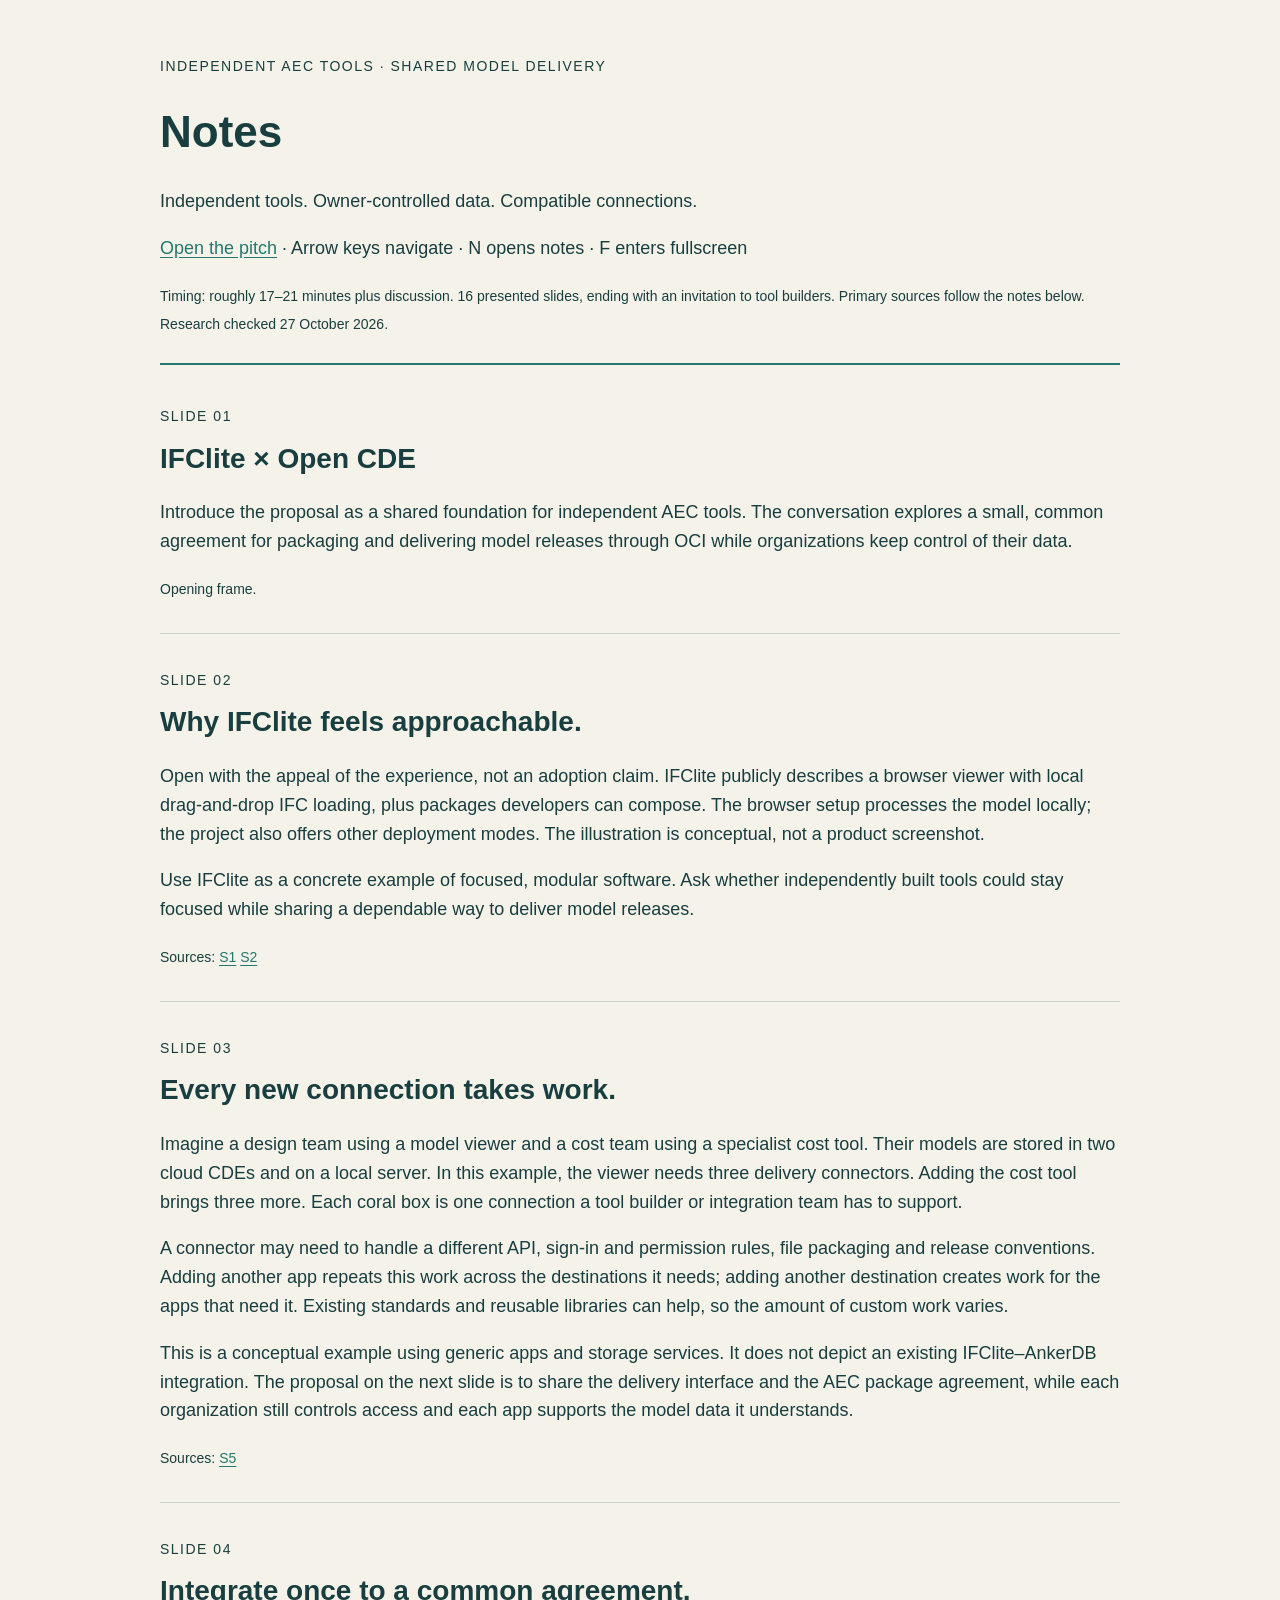
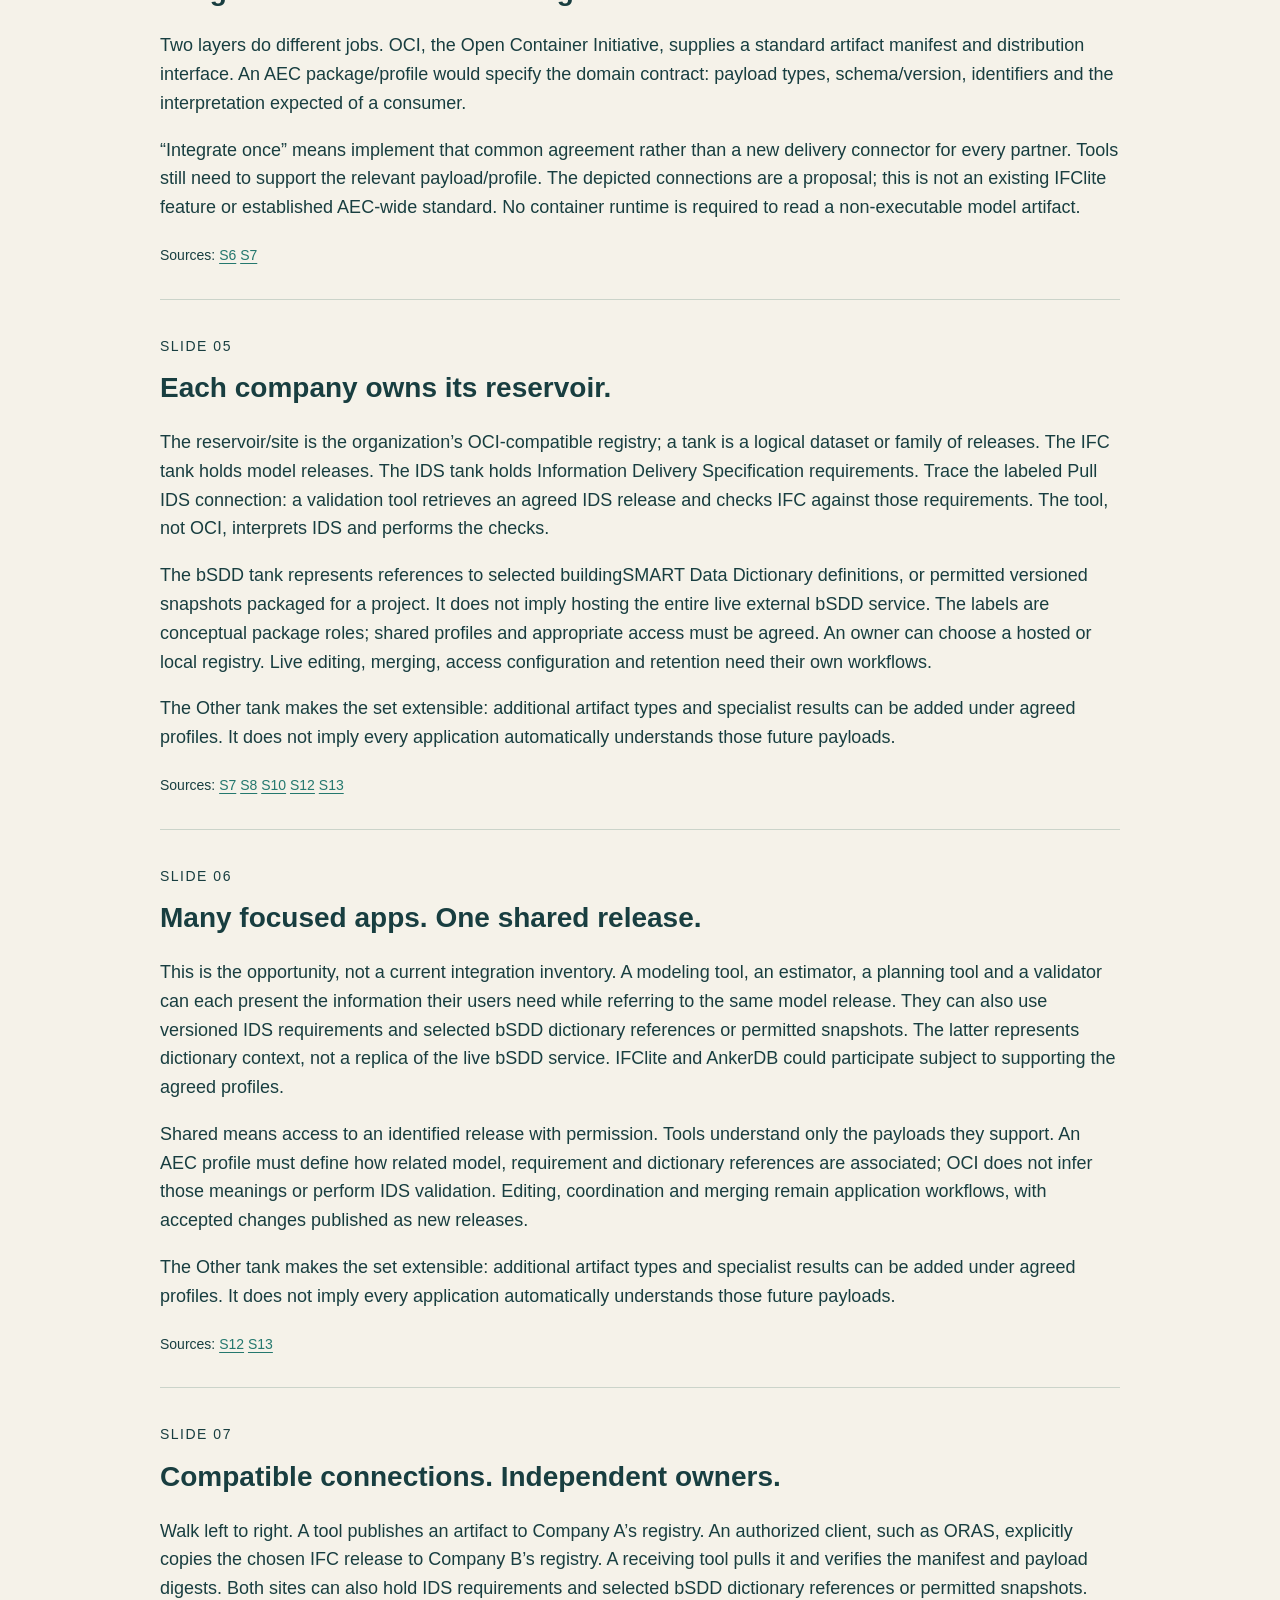
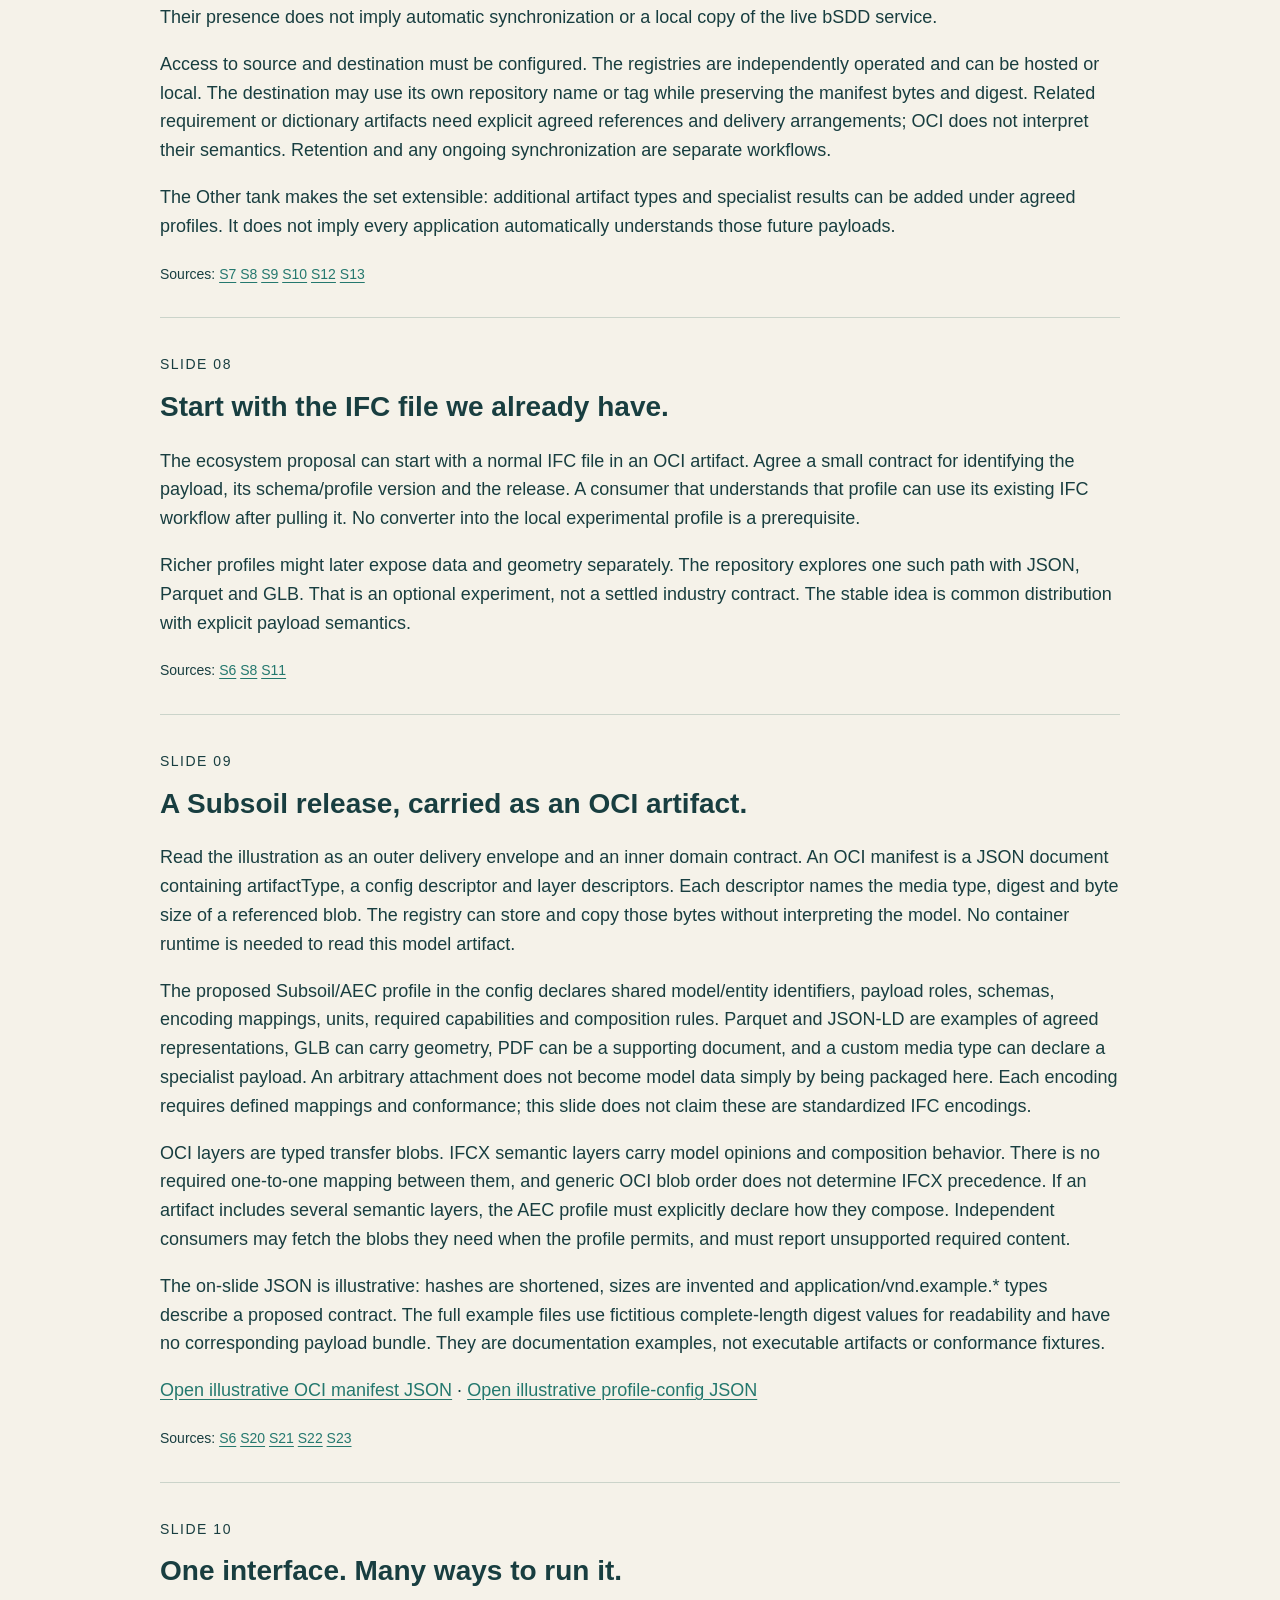
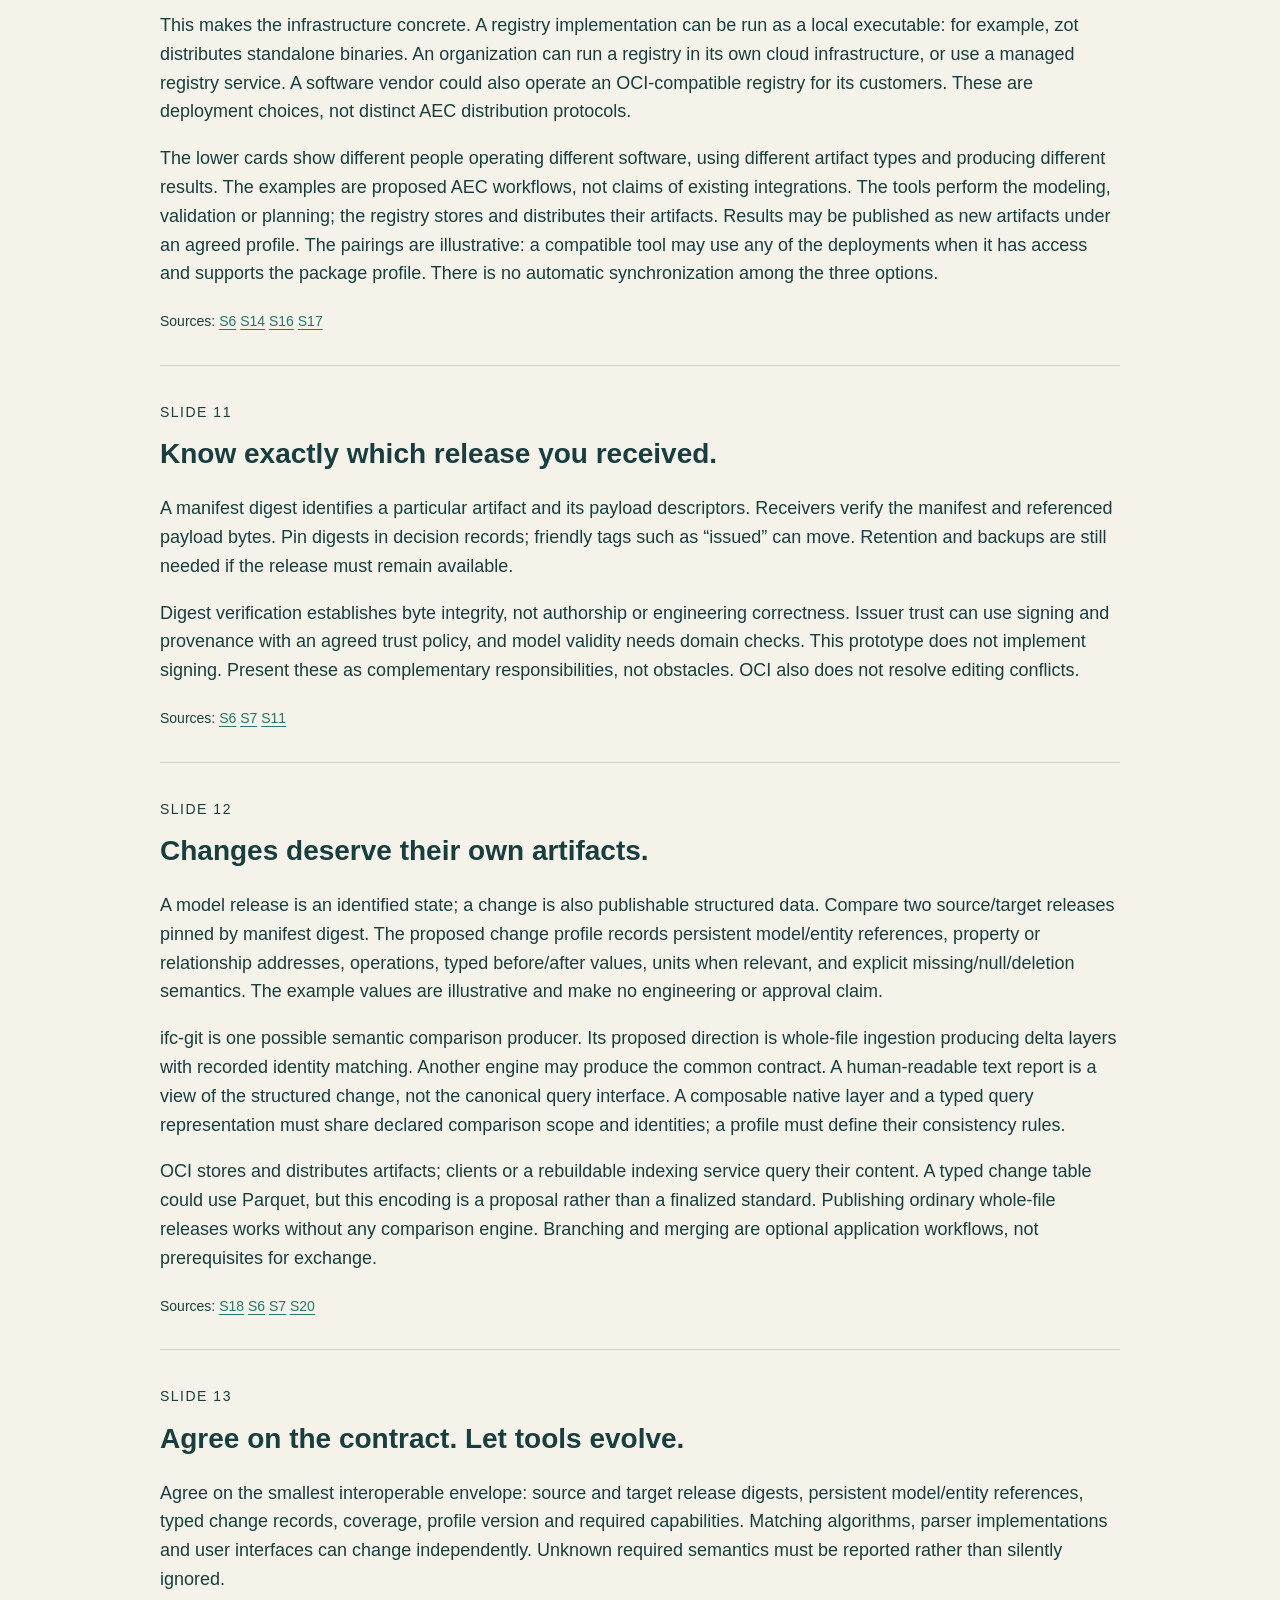
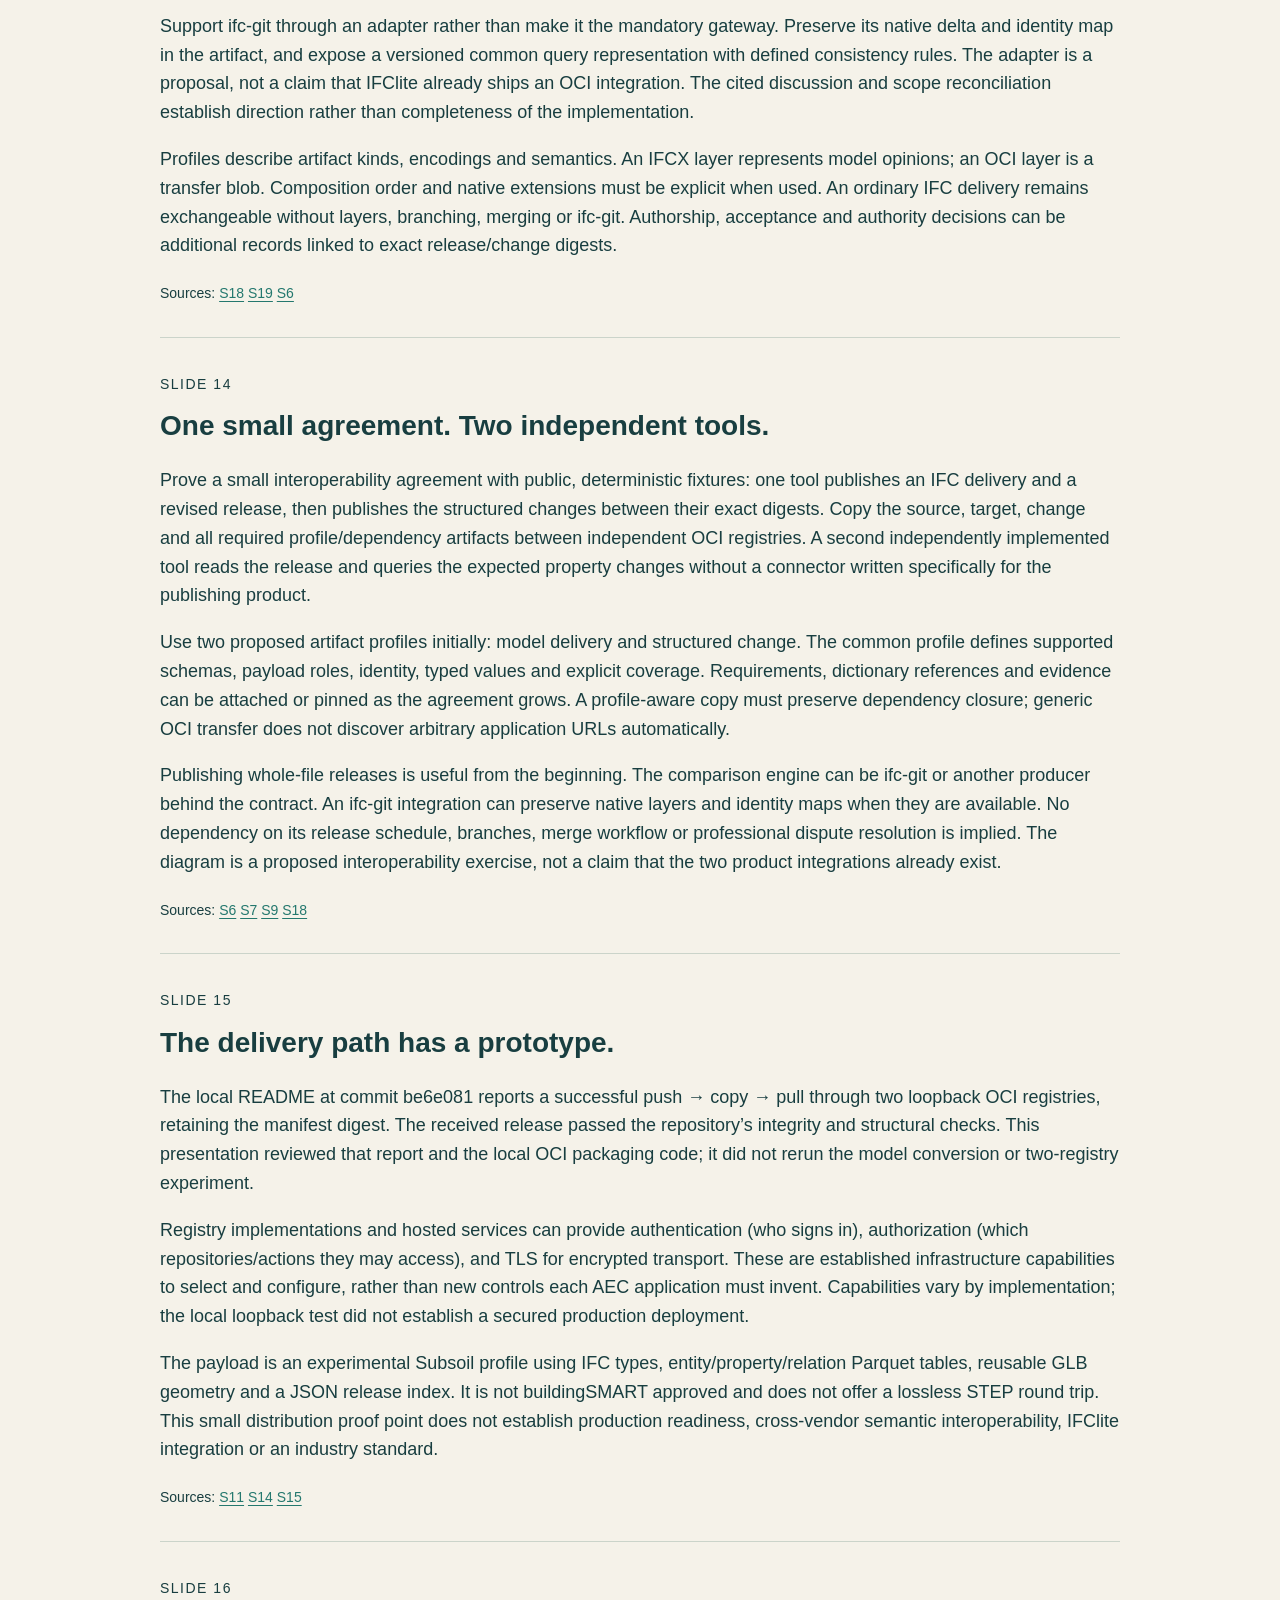
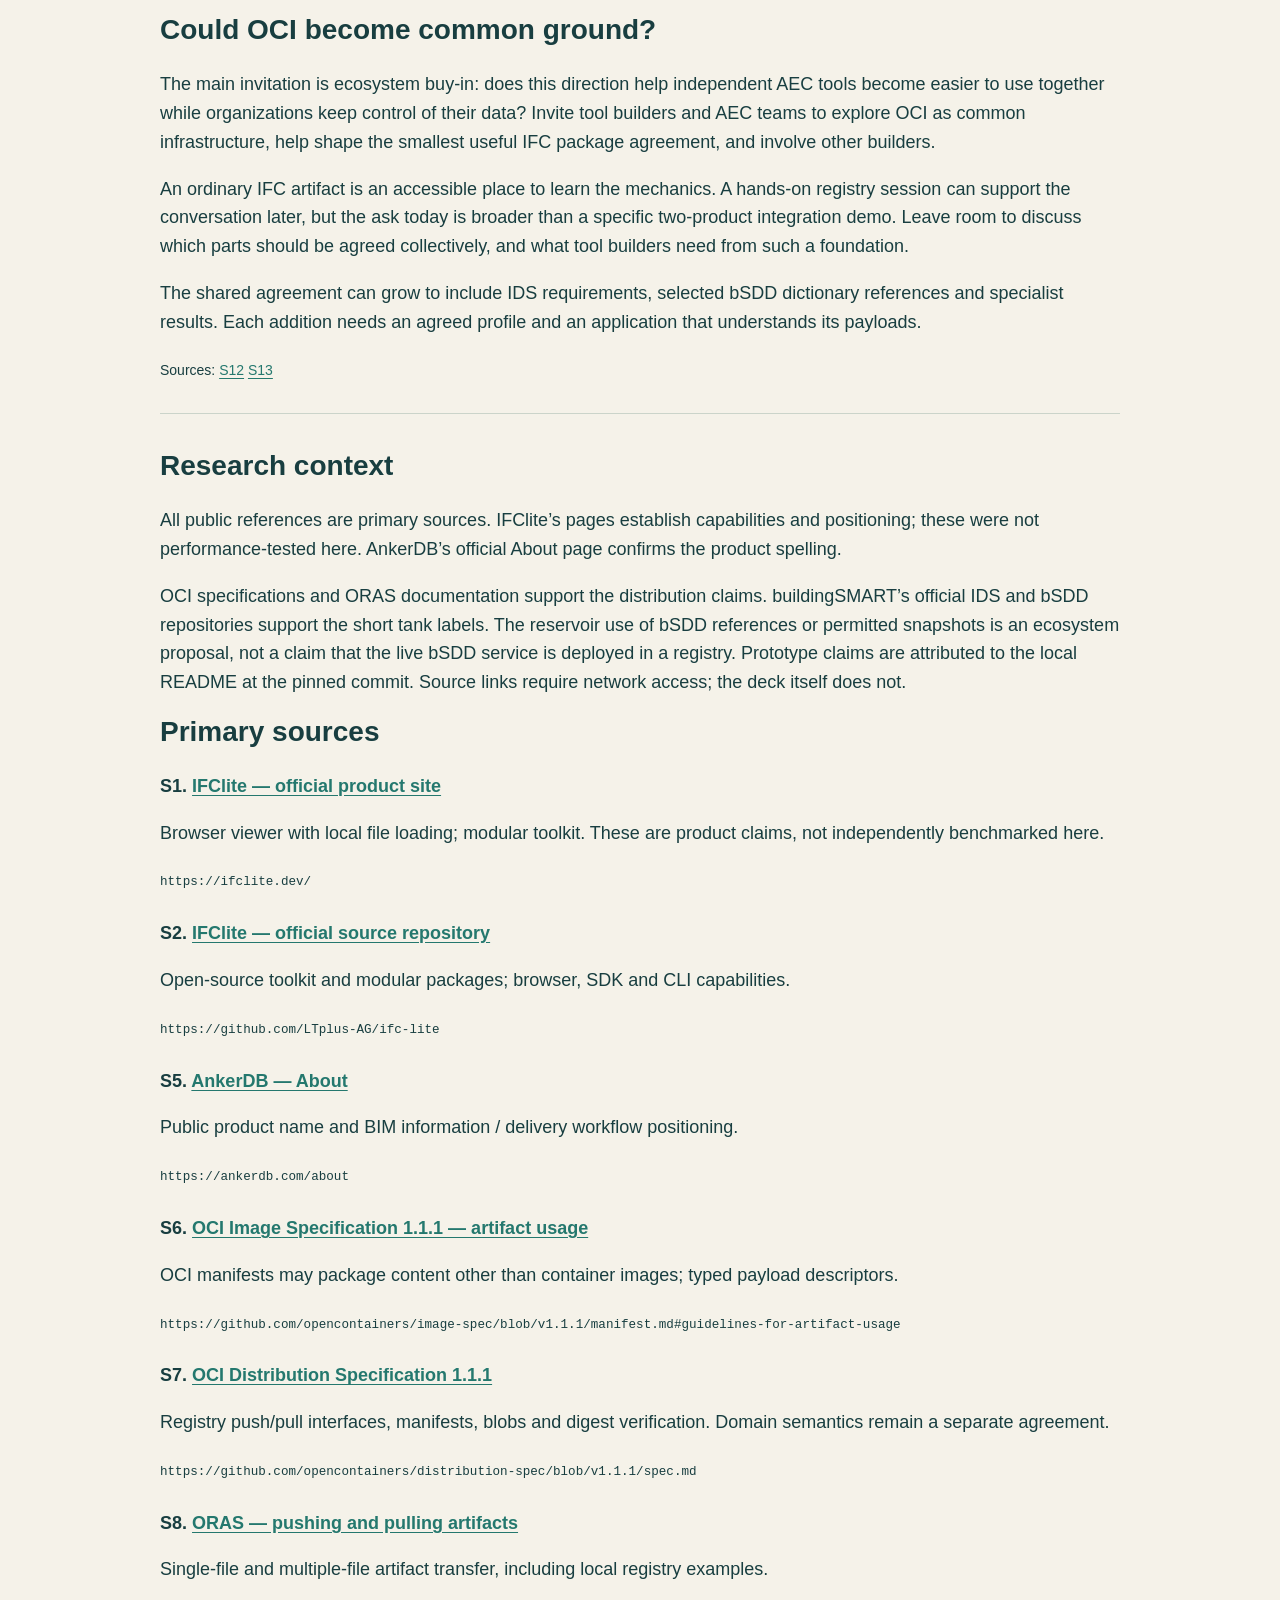
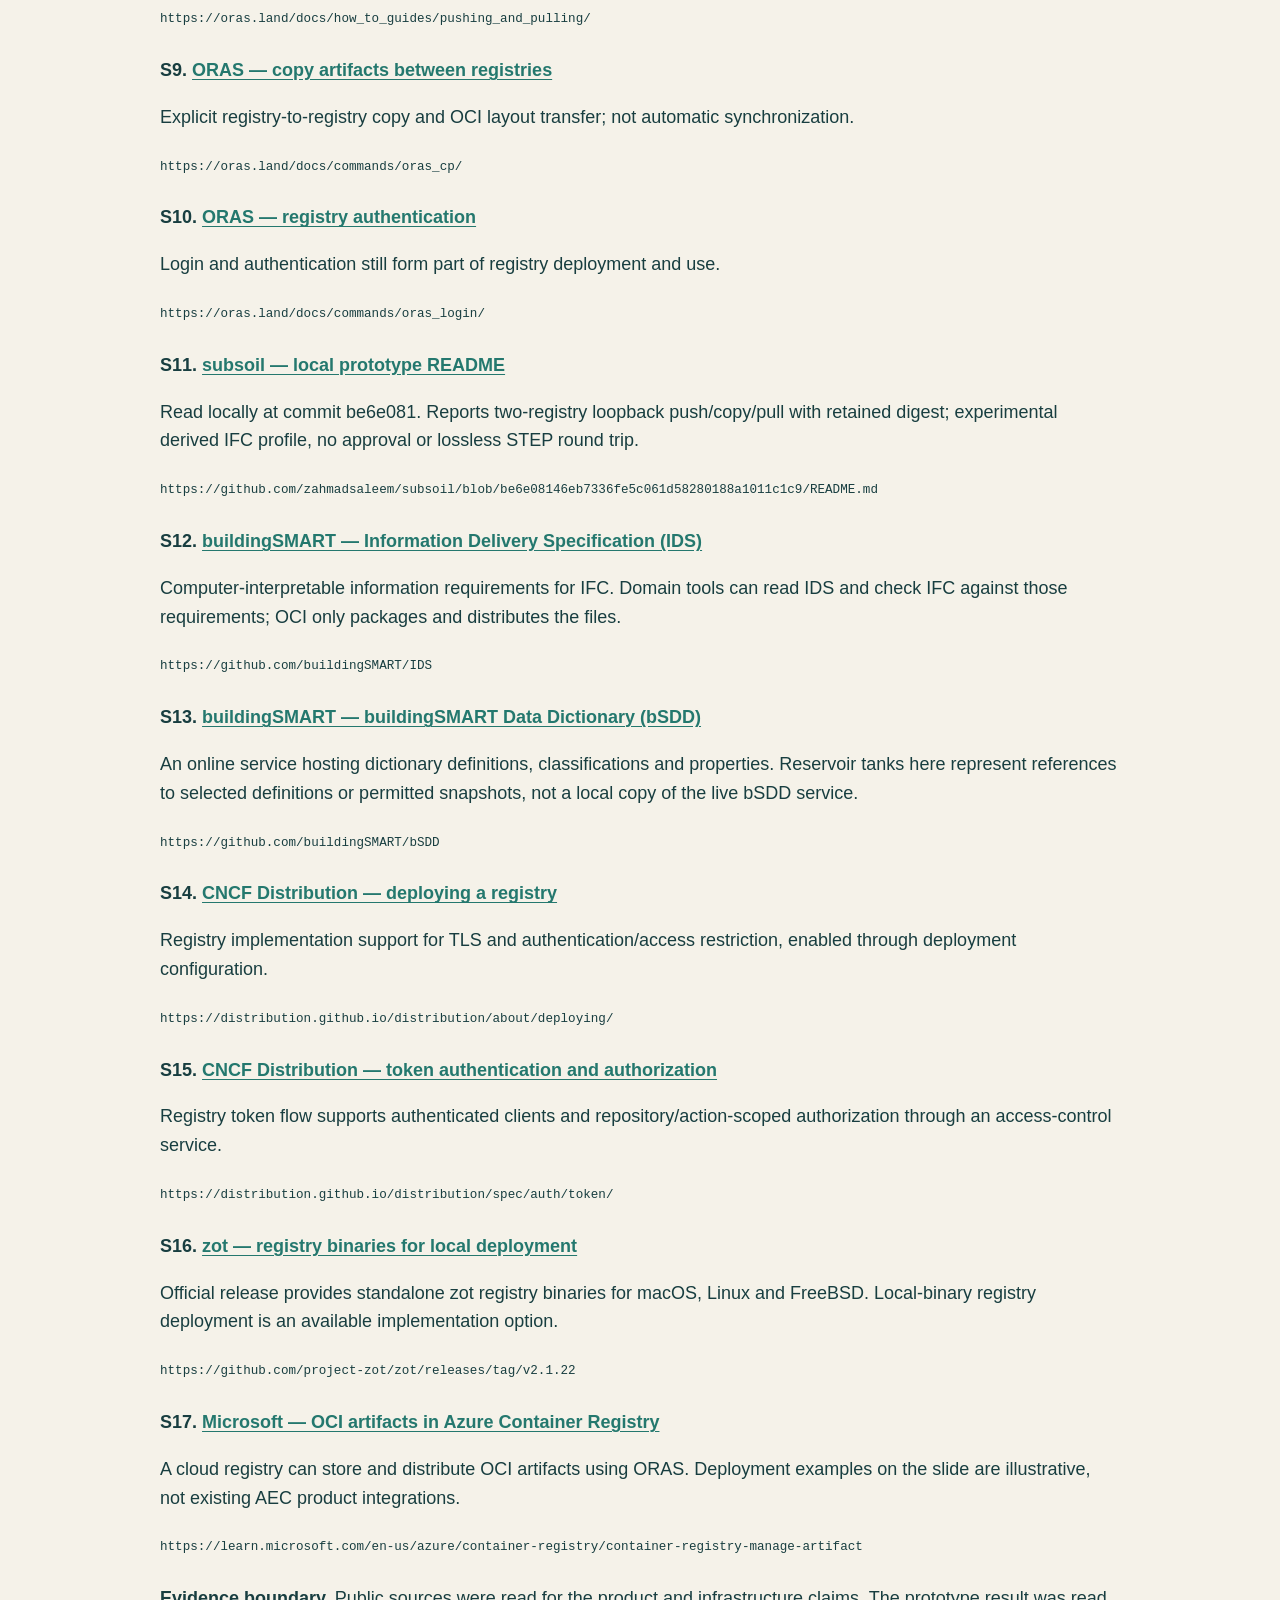
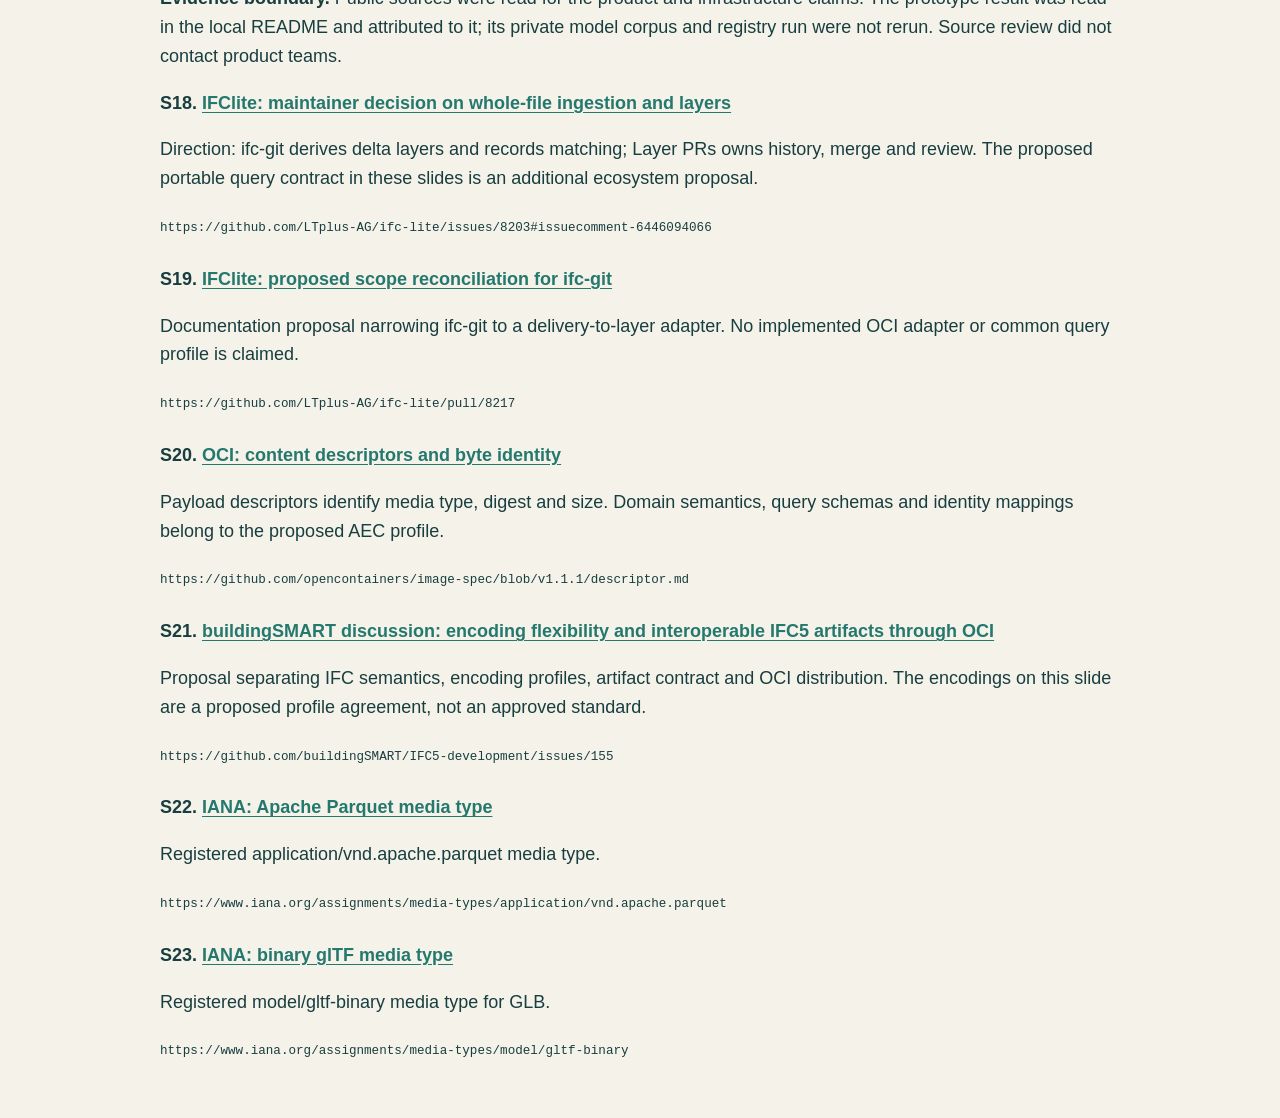
==== commit fb4047cb: "Rename artifact exchange backend and CLI to Subsoil" ====
--- a/presentations/oci-aec-2026-10-28/speaker-notes.html
+++ b/presentations/oci-aec-2026-10-28/speaker-notes.html
@@ -1 +1 @@
-<!doctype html><html lang="en"><head><meta charset="utf-8"><meta name="viewport" content="width=device-width,initial-scale=1"><meta name="color-scheme" content="light"><meta name="description" content="An AEC ecosystem proposal: independent tools and owner-controlled model releases through OCI artifact registries."><title>Notes · Pitch</title><style>body{font:18px/1.6 Arial,sans-serif;max-width:960px;margin:55px auto;padding:0 28px;color:#183e40;background:#f5f2e9}h1{font-size:44px;line-height:1.15}h2{font-size:28px;line-height:1.2;margin-top:0}header{border-bottom:2px solid #24786e;margin-bottom:40px;padding-bottom:25px}article{padding:0 0 30px;margin:0 0 35px;border-bottom:1px solid #cbd4ca}a{color:#24786e;text-underline-offset:3px}small{font-size:14px}.source{margin-bottom:25px}code{font-size:.9em;overflow-wrap:anywhere}.top{font-size:14px;letter-spacing:1.5px;text-transform:uppercase}@media print{body{background:white;font-size:12pt;margin:0;max-width:none}article{break-inside:avoid}h1{font-size:26pt}h2{font-size:18pt}a{color:inherit}.open-deck{display:none}}</style></head><body><header><p class="top">Independent AEC tools · Shared model delivery</p><h1>Notes</h1><p>Independent tools. Owner-controlled data. Compatible connections.</p><p class="open-deck"><a href="index.html">Open the pitch</a> · Arrow keys navigate · N opens notes · F enters fullscreen</p><small>Timing: roughly 17–21 minutes plus discussion. 16 presented slides, ending with an invitation to tool builders. Primary sources follow the notes below. Research checked 27 October 2026.</small></header><article id="note-1"><p class="top">Slide 01</p><h2>IFClite × Open CDE</h2><p>Introduce the proposal as a shared foundation for independent AEC tools. The conversation explores a small, common agreement for packaging and delivering model releases through OCI while organizations keep control of their data.</p><small>Opening frame.</small></article><article id="note-2"><p class="top">Slide 02</p><h2>Why IFClite feels approachable.</h2><p>Open with the appeal of the experience, not an adoption claim. IFClite publicly describes a browser viewer with local drag-and-drop IFC loading, plus packages developers can compose. The browser setup processes the model locally; the project also offers other deployment modes. The illustration is conceptual, not a product screenshot.</p><p>Use IFClite as a concrete example of focused, modular software. Ask whether independently built tools could stay focused while sharing a dependable way to deliver model releases.</p><small>Sources: <a href="https://ifclite.dev/" target="_blank" rel="noopener">S1</a> <a href="https://github.com/LTplus-AG/ifc-lite" target="_blank" rel="noopener">S2</a></small></article><article id="note-3"><p class="top">Slide 03</p><h2>Every new connection takes work.</h2><p>Imagine a design team using a model viewer and a cost team using a specialist cost tool. Their models are stored in two cloud CDEs and on a local server. In this example, the viewer needs three delivery connectors. Adding the cost tool brings three more. Each coral box is one connection a tool builder or integration team has to support.</p><p>A connector may need to handle a different API, sign-in and permission rules, file packaging and release conventions. Adding another app repeats this work across the destinations it needs; adding another destination creates work for the apps that need it. Existing standards and reusable libraries can help, so the amount of custom work varies.</p><p>This is a conceptual example using generic apps and storage services. It does not depict an existing IFClite–AnkerDB integration. The proposal on the next slide is to share the delivery interface and the AEC package agreement, while each organization still controls access and each app supports the model data it understands.</p><small>Sources: <a href="https://ankerdb.com/about" target="_blank" rel="noopener">S5</a></small></article><article id="note-4"><p class="top">Slide 04</p><h2>Integrate once to a common agreement.</h2><p>Two layers do different jobs. OCI, the Open Container Initiative, supplies a standard artifact manifest and distribution interface. An AEC package/profile would specify the domain contract: payload types, schema/version, identifiers and the interpretation expected of a consumer.</p><p>“Integrate once” means implement that common agreement rather than a new delivery connector for every partner. Tools still need to support the relevant payload/profile. The depicted connections are a proposal; this is not an existing IFClite feature or established AEC-wide standard. No container runtime is required to read a non-executable model artifact.</p><small>Sources: <a href="https://github.com/opencontainers/image-spec/blob/v1.1.1/manifest.md#guidelines-for-artifact-usage" target="_blank" rel="noopener">S6</a> <a href="https://github.com/opencontainers/distribution-spec/blob/v1.1.1/spec.md" target="_blank" rel="noopener">S7</a></small></article><article id="note-5"><p class="top">Slide 05</p><h2>Each company owns its reservoir.</h2><p>The reservoir/site is the organization’s OCI-compatible registry; a tank is a logical dataset or family of releases. The IFC tank holds model releases. The IDS tank holds Information Delivery Specification requirements. Trace the labeled Pull IDS connection: a validation tool retrieves an agreed IDS release and checks IFC against those requirements. The tool, not OCI, interprets IDS and performs the checks.</p><p>The bSDD tank represents references to selected buildingSMART Data Dictionary definitions, or permitted versioned snapshots packaged for a project. It does not imply hosting the entire live external bSDD service. The labels are conceptual package roles; shared profiles and appropriate access must be agreed. An owner can choose a hosted or local registry. Live editing, merging, access configuration and retention need their own workflows.</p><p>The Other tank makes the set extensible: additional artifact types and specialist results can be added under agreed profiles. It does not imply every application automatically understands those future payloads.</p><small>Sources: <a href="https://github.com/opencontainers/distribution-spec/blob/v1.1.1/spec.md" target="_blank" rel="noopener">S7</a> <a href="https://oras.land/docs/how_to_guides/pushing_and_pulling/" target="_blank" rel="noopener">S8</a> <a href="https://oras.land/docs/commands/oras_login/" target="_blank" rel="noopener">S10</a> <a href="https://github.com/buildingSMART/IDS" target="_blank" rel="noopener">S12</a> <a href="https://github.com/buildingSMART/bSDD" target="_blank" rel="noopener">S13</a></small></article><article id="note-6"><p class="top">Slide 06</p><h2>Many focused apps. One shared release.</h2><p>This is the opportunity, not a current integration inventory. A modeling tool, an estimator, a planning tool and a validator can each present the information their users need while referring to the same model release. They can also use versioned IDS requirements and selected bSDD dictionary references or permitted snapshots. The latter represents dictionary context, not a replica of the live bSDD service. IFClite and AnkerDB could participate subject to supporting the agreed profiles.</p><p>Shared means access to an identified release with permission. Tools understand only the payloads they support. An AEC profile must define how related model, requirement and dictionary references are associated; OCI does not infer those meanings or perform IDS validation. Editing, coordination and merging remain application workflows, with accepted changes published as new releases.</p><p>The Other tank makes the set extensible: additional artifact types and specialist results can be added under agreed profiles. It does not imply every application automatically understands those future payloads.</p><small>Sources: <a href="https://github.com/buildingSMART/IDS" target="_blank" rel="noopener">S12</a> <a href="https://github.com/buildingSMART/bSDD" target="_blank" rel="noopener">S13</a></small></article><article id="note-7"><p class="top">Slide 07</p><h2>Compatible connections. Independent owners.</h2><p>Walk left to right. A tool publishes an artifact to Company A’s registry. An authorized client, such as ORAS, explicitly copies the chosen IFC release to Company B’s registry. A receiving tool pulls it and verifies the manifest and payload digests. Both sites can also hold IDS requirements and selected bSDD dictionary references or permitted snapshots. Their presence does not imply automatic synchronization or a local copy of the live bSDD service.</p><p>Access to source and destination must be configured. The registries are independently operated and can be hosted or local. The destination may use its own repository name or tag while preserving the manifest bytes and digest. Related requirement or dictionary artifacts need explicit agreed references and delivery arrangements; OCI does not interpret their semantics. Retention and any ongoing synchronization are separate workflows.</p><p>The Other tank makes the set extensible: additional artifact types and specialist results can be added under agreed profiles. It does not imply every application automatically understands those future payloads.</p><small>Sources: <a href="https://github.com/opencontainers/distribution-spec/blob/v1.1.1/spec.md" target="_blank" rel="noopener">S7</a> <a href="https://oras.land/docs/how_to_guides/pushing_and_pulling/" target="_blank" rel="noopener">S8</a> <a href="https://oras.land/docs/commands/oras_cp/" target="_blank" rel="noopener">S9</a> <a href="https://oras.land/docs/commands/oras_login/" target="_blank" rel="noopener">S10</a> <a href="https://github.com/buildingSMART/IDS" target="_blank" rel="noopener">S12</a> <a href="https://github.com/buildingSMART/bSDD" target="_blank" rel="noopener">S13</a></small></article><article id="note-8"><p class="top">Slide 08</p><h2>Start with the IFC file we already have.</h2><p>The ecosystem proposal can start with a normal IFC file in an OCI artifact. Agree a small contract for identifying the payload, its schema/profile version and the release. A consumer that understands that profile can use its existing IFC workflow after pulling it. No converter into the local experimental profile is a prerequisite.</p><p>Richer profiles might later expose data and geometry separately. The repository explores one such path with JSON, Parquet and GLB. That is an optional experiment, not a settled industry contract. The stable idea is common distribution with explicit payload semantics.</p><small>Sources: <a href="https://github.com/opencontainers/image-spec/blob/v1.1.1/manifest.md#guidelines-for-artifact-usage" target="_blank" rel="noopener">S6</a> <a href="https://oras.land/docs/how_to_guides/pushing_and_pulling/" target="_blank" rel="noopener">S8</a> <a href="https://github.com/zahmadsaleem/ifcx-oci/blob/be6e08146eb7336fe5c061d58280188a1011c1c9/README.md" target="_blank" rel="noopener">S11</a></small></article><article id="note-9"><p class="top">Slide 09</p><h2>An IFCX release, carried as an OCI artifact.</h2><p>Read the illustration as an outer delivery envelope and an inner domain contract. An OCI manifest is a JSON document containing artifactType, a config descriptor and layer descriptors. Each descriptor names the media type, digest and byte size of a referenced blob. The registry can store and copy those bytes without understanding IFCX. No container runtime is needed to read this model artifact.</p><p>The proposed IFCX/AEC profile in the config declares shared model/entity identifiers, payload roles, schemas, encoding mappings, units, required capabilities and composition rules. Parquet and JSON-LD are examples of agreed representations, GLB can carry geometry, PDF can be a supporting document, and a custom media type can declare a specialist payload. An arbitrary attachment does not become IFCX model data simply by being packaged here. Flexible IFCX encodings require defined mappings and conformance; this slide does not claim they are already approved IFCX encodings.</p><p>OCI layers are typed transfer blobs. IFCX semantic layers carry model opinions and composition behavior. There is no required one-to-one mapping between them, and generic OCI blob order does not determine IFCX precedence. If an artifact includes several semantic layers, the AEC profile must explicitly declare how they compose. Independent consumers may fetch the blobs they need when the profile permits, and must report unsupported required content.</p><p>The on-slide JSON is illustrative: hashes are shortened, sizes are invented and application/vnd.example.* types describe a proposed contract. The full example files use fictitious complete-length digest values for readability and have no corresponding payload bundle. They are documentation examples, not executable artifacts or conformance fixtures.</p><p><a href="oci-ifcx-manifest.example.json">Open illustrative OCI manifest JSON</a> · <a href="ifcx-profile-config.example.json">Open illustrative profile-config JSON</a></p><small>Sources: <a href="https://github.com/opencontainers/image-spec/blob/v1.1.1/manifest.md#guidelines-for-artifact-usage" target="_blank" rel="noopener">S6</a> <a href="https://github.com/opencontainers/image-spec/blob/v1.1.1/descriptor.md" target="_blank" rel="noopener">S20</a> <a href="https://github.com/buildingSMART/IFC5-development/issues/155" target="_blank" rel="noopener">S21</a> <a href="https://www.iana.org/assignments/media-types/application/vnd.apache.parquet" target="_blank" rel="noopener">S22</a> <a href="https://www.iana.org/assignments/media-types/model/gltf-binary" target="_blank" rel="noopener">S23</a></small></article><article id="note-10"><p class="top">Slide 10</p><h2>One interface. Many ways to run it.</h2><p>This makes the infrastructure concrete. A registry implementation can be run as a local executable: for example, zot distributes standalone binaries. An organization can run a registry in its own cloud infrastructure, or use a managed registry service. A software vendor could also operate an OCI-compatible registry for its customers. These are deployment choices, not distinct AEC distribution protocols.</p><p>The lower cards show different people operating different software, using different artifact types and producing different results. The examples are proposed AEC workflows, not claims of existing integrations. The tools perform the modeling, validation or planning; the registry stores and distributes their artifacts. Results may be published as new artifacts under an agreed profile. The pairings are illustrative: a compatible tool may use any of the deployments when it has access and supports the package profile. There is no automatic synchronization among the three options.</p><small>Sources: <a href="https://github.com/opencontainers/image-spec/blob/v1.1.1/manifest.md#guidelines-for-artifact-usage" target="_blank" rel="noopener">S6</a> <a href="https://distribution.github.io/distribution/about/deploying/" target="_blank" rel="noopener">S14</a> <a href="https://github.com/project-zot/zot/releases/tag/v2.1.22" target="_blank" rel="noopener">S16</a> <a href="https://learn.microsoft.com/en-us/azure/container-registry/container-registry-manage-artifact" target="_blank" rel="noopener">S17</a></small></article><article id="note-11"><p class="top">Slide 11</p><h2>Know exactly which release you received.</h2><p>A manifest digest identifies a particular artifact and its payload descriptors. Receivers verify the manifest and referenced payload bytes. Pin digests in decision records; friendly tags such as “issued” can move. Retention and backups are still needed if the release must remain available.</p><p>Digest verification establishes byte integrity, not authorship or engineering correctness. Issuer trust can use signing and provenance with an agreed trust policy, and model validity needs domain checks. This prototype does not implement signing. Present these as complementary responsibilities, not obstacles. OCI also does not resolve editing conflicts.</p><small>Sources: <a href="https://github.com/opencontainers/image-spec/blob/v1.1.1/manifest.md#guidelines-for-artifact-usage" target="_blank" rel="noopener">S6</a> <a href="https://github.com/opencontainers/distribution-spec/blob/v1.1.1/spec.md" target="_blank" rel="noopener">S7</a> <a href="https://github.com/zahmadsaleem/ifcx-oci/blob/be6e08146eb7336fe5c061d58280188a1011c1c9/README.md" target="_blank" rel="noopener">S11</a></small></article><article id="note-12"><p class="top">Slide 12</p><h2>Changes deserve their own artifacts.</h2><p>A model release is an identified state; a change is also publishable structured data. Compare two source/target releases pinned by manifest digest. The proposed change profile records persistent model/entity references, property or relationship addresses, operations, typed before/after values, units when relevant, and explicit missing/null/deletion semantics. The example values are illustrative and make no engineering or approval claim.</p><p>ifc-git is one possible semantic comparison producer. Its proposed direction is whole-file ingestion producing delta layers with recorded identity matching. Another engine may produce the common contract. A human-readable text report is a view of the structured change, not the canonical query interface. A composable native layer and a typed query representation must share declared comparison scope and identities; a profile must define their consistency rules.</p><p>OCI stores and distributes artifacts; clients or a rebuildable indexing service query their content. A typed change table could use Parquet, but this encoding is a proposal rather than a finalized standard. Publishing ordinary whole-file releases works without any comparison engine. Branching and merging are optional application workflows, not prerequisites for exchange.</p><small>Sources: <a href="https://github.com/LTplus-AG/ifc-lite/issues/8203#issuecomment-6446094066" target="_blank" rel="noopener">S18</a> <a href="https://github.com/opencontainers/image-spec/blob/v1.1.1/manifest.md#guidelines-for-artifact-usage" target="_blank" rel="noopener">S6</a> <a href="https://github.com/opencontainers/distribution-spec/blob/v1.1.1/spec.md" target="_blank" rel="noopener">S7</a> <a href="https://github.com/opencontainers/image-spec/blob/v1.1.1/descriptor.md" target="_blank" rel="noopener">S20</a></small></article><article id="note-13"><p class="top">Slide 13</p><h2>Agree on the contract. Let tools evolve.</h2><p>Agree on the smallest interoperable envelope: source and target release digests, persistent model/entity references, typed change records, coverage, profile version and required capabilities. Matching algorithms, parser implementations and user interfaces can change independently. Unknown required semantics must be reported rather than silently ignored.</p><p>Support ifc-git through an adapter rather than make it the mandatory gateway. Preserve its native delta and identity map in the artifact, and expose a versioned common query representation with defined consistency rules. The adapter is a proposal, not a claim that IFClite already ships an OCI integration. The cited discussion and scope reconciliation establish direction rather than completeness of the implementation.</p><p>Profiles describe artifact kinds, encodings and semantics. An IFCX layer represents model opinions; an OCI layer is a transfer blob. Composition order and native extensions must be explicit when used. An ordinary IFC delivery remains exchangeable without layers, branching, merging or ifc-git. Authorship, acceptance and authority decisions can be additional records linked to exact release/change digests.</p><small>Sources: <a href="https://github.com/LTplus-AG/ifc-lite/issues/8203#issuecomment-6446094066" target="_blank" rel="noopener">S18</a> <a href="https://github.com/LTplus-AG/ifc-lite/pull/8217" target="_blank" rel="noopener">S19</a> <a href="https://github.com/opencontainers/image-spec/blob/v1.1.1/manifest.md#guidelines-for-artifact-usage" target="_blank" rel="noopener">S6</a></small></article><article id="note-14"><p class="top">Slide 14</p><h2>One small agreement. Two independent tools.</h2><p>Prove a small interoperability agreement with public, deterministic fixtures: one tool publishes an IFC delivery and a revised release, then publishes the structured changes between their exact digests. Copy the source, target, change and all required profile/dependency artifacts between independent OCI registries. A second independently implemented tool reads the release and queries the expected property changes without a connector written specifically for the publishing product.</p><p>Use two proposed artifact profiles initially: model delivery and structured change. The common profile defines supported schemas, payload roles, identity, typed values and explicit coverage. Requirements, dictionary references and evidence can be attached or pinned as the agreement grows. A profile-aware copy must preserve dependency closure; generic OCI transfer does not discover arbitrary application URLs automatically.</p><p>Publishing whole-file releases is useful from the beginning. The comparison engine can be ifc-git or another producer behind the contract. An ifc-git integration can preserve native layers and identity maps when they are available. No dependency on its release schedule, branches, merge workflow or professional dispute resolution is implied. The diagram is a proposed interoperability exercise, not a claim that the two product integrations already exist.</p><small>Sources: <a href="https://github.com/opencontainers/image-spec/blob/v1.1.1/manifest.md#guidelines-for-artifact-usage" target="_blank" rel="noopener">S6</a> <a href="https://github.com/opencontainers/distribution-spec/blob/v1.1.1/spec.md" target="_blank" rel="noopener">S7</a> <a href="https://oras.land/docs/commands/oras_cp/" target="_blank" rel="noopener">S9</a> <a href="https://github.com/LTplus-AG/ifc-lite/issues/8203#issuecomment-6446094066" target="_blank" rel="noopener">S18</a></small></article><article id="note-15"><p class="top">Slide 15</p><h2>The delivery path has a prototype.</h2><p>The local README at commit be6e081 reports a successful push → copy → pull through two loopback OCI registries, retaining the manifest digest. The received release passed the repository’s integrity and structural checks. This presentation reviewed that report and the local OCI packaging code; it did not rerun the model conversion or two-registry experiment.</p><p>Registry implementations and hosted services can provide authentication (who signs in), authorization (which repositories/actions they may access), and TLS for encrypted transport. These are established infrastructure capabilities to select and configure, rather than new controls each AEC application must invent. Capabilities vary by implementation; the local loopback test did not establish a secured production deployment.</p><p>The payload is an experimental IFCX binary-profile proposal using IFC types, entity/property/relation Parquet tables, reusable GLB geometry and a JSON release index. It is not buildingSMART approved and does not offer a lossless STEP round trip. This small distribution proof point does not establish production readiness, cross-vendor semantic interoperability, IFClite integration or an industry standard.</p><small>Sources: <a href="https://github.com/zahmadsaleem/ifcx-oci/blob/be6e08146eb7336fe5c061d58280188a1011c1c9/README.md" target="_blank" rel="noopener">S11</a> <a href="https://distribution.github.io/distribution/about/deploying/" target="_blank" rel="noopener">S14</a> <a href="https://distribution.github.io/distribution/spec/auth/token/" target="_blank" rel="noopener">S15</a></small></article><article id="note-16"><p class="top">Slide 16</p><h2>Could OCI become common ground?</h2><p>The main invitation is ecosystem buy-in: does this direction help independent AEC tools become easier to use together while organizations keep control of their data? Invite tool builders and AEC teams to explore OCI as common infrastructure, help shape the smallest useful IFC package agreement, and involve other builders.</p><p>An ordinary IFC artifact is an accessible place to learn the mechanics. A hands-on registry session can support the conversation later, but the ask today is broader than a specific two-product integration demo. Leave room to discuss which parts should be agreed collectively, and what tool builders need from such a foundation.</p><p>The shared agreement can grow to include IDS requirements, selected bSDD dictionary references and specialist results. Each addition needs an agreed profile and an application that understands its payloads.</p><small>Sources: <a href="https://github.com/buildingSMART/IDS" target="_blank" rel="noopener">S12</a> <a href="https://github.com/buildingSMART/bSDD" target="_blank" rel="noopener">S13</a></small></article><h2>Research context</h2><p>All public references are primary sources. IFClite’s pages establish capabilities and positioning; these were not performance-tested here. AnkerDB’s official About page confirms the product spelling.</p><p>OCI specifications and ORAS documentation support the distribution claims. buildingSMART’s official IDS and bSDD repositories support the short tank labels. The reservoir use of bSDD references or permitted snapshots is an ecosystem proposal, not a claim that the live bSDD service is deployed in a registry. Prototype claims are attributed to the local README at the pinned commit. Source links require network access; the deck itself does not.</p><h2>Primary sources</h2><div class="source"><strong>S1. <a href="https://ifclite.dev/">IFClite — official product site</a></strong><p>Browser viewer with local file loading; modular toolkit. These are product claims, not independently benchmarked here.</p><small><code>https://ifclite.dev/</code></small></div><div class="source"><strong>S2. <a href="https://github.com/LTplus-AG/ifc-lite">IFClite — official source repository</a></strong><p>Open-source toolkit and modular packages; browser, SDK and CLI capabilities.</p><small><code>https://github.com/LTplus-AG/ifc-lite</code></small></div><div class="source"><strong>S5. <a href="https://ankerdb.com/about">AnkerDB — About</a></strong><p>Public product name and BIM information / delivery workflow positioning.</p><small><code>https://ankerdb.com/about</code></small></div><div class="source"><strong>S6. <a href="https://github.com/opencontainers/image-spec/blob/v1.1.1/manifest.md#guidelines-for-artifact-usage">OCI Image Specification 1.1.1 — artifact usage</a></strong><p>OCI manifests may package content other than container images; typed payload descriptors.</p><small><code>https://github.com/opencontainers/image-spec/blob/v1.1.1/manifest.md#guidelines-for-artifact-usage</code></small></div><div class="source"><strong>S7. <a href="https://github.com/opencontainers/distribution-spec/blob/v1.1.1/spec.md">OCI Distribution Specification 1.1.1</a></strong><p>Registry push/pull interfaces, manifests, blobs and digest verification. Domain semantics remain a separate agreement.</p><small><code>https://github.com/opencontainers/distribution-spec/blob/v1.1.1/spec.md</code></small></div><div class="source"><strong>S8. <a href="https://oras.land/docs/how_to_guides/pushing_and_pulling/">ORAS — pushing and pulling artifacts</a></strong><p>Single-file and multiple-file artifact transfer, including local registry examples.</p><small><code>https://oras.land/docs/how_to_guides/pushing_and_pulling/</code></small></div><div class="source"><strong>S9. <a href="https://oras.land/docs/commands/oras_cp/">ORAS — copy artifacts between registries</a></strong><p>Explicit registry-to-registry copy and OCI layout transfer; not automatic synchronization.</p><small><code>https://oras.land/docs/commands/oras_cp/</code></small></div><div class="source"><strong>S10. <a href="https://oras.land/docs/commands/oras_login/">ORAS — registry authentication</a></strong><p>Login and authentication still form part of registry deployment and use.</p><small><code>https://oras.land/docs/commands/oras_login/</code></small></div><div class="source"><strong>S11. <a href="https://github.com/zahmadsaleem/ifcx-oci/blob/be6e08146eb7336fe5c061d58280188a1011c1c9/README.md">ifcx-oci — local prototype README</a></strong><p>Read locally at commit be6e081. Reports two-registry loopback push/copy/pull with retained digest; experimental derived IFCX profile, no approval or lossless STEP round trip.</p><small><code>https://github.com/zahmadsaleem/ifcx-oci/blob/be6e08146eb7336fe5c061d58280188a1011c1c9/README.md</code></small></div><div class="source"><strong>S12. <a href="https://github.com/buildingSMART/IDS">buildingSMART — Information Delivery Specification (IDS)</a></strong><p>Computer-interpretable information requirements for IFC. Domain tools can read IDS and check IFC against those requirements; OCI only packages and distributes the files.</p><small><code>https://github.com/buildingSMART/IDS</code></small></div><div class="source"><strong>S13. <a href="https://github.com/buildingSMART/bSDD">buildingSMART — buildingSMART Data Dictionary (bSDD)</a></strong><p>An online service hosting dictionary definitions, classifications and properties. Reservoir tanks here represent references to selected definitions or permitted snapshots, not a local copy of the live bSDD service.</p><small><code>https://github.com/buildingSMART/bSDD</code></small></div><div class="source"><strong>S14. <a href="https://distribution.github.io/distribution/about/deploying/">CNCF Distribution — deploying a registry</a></strong><p>Registry implementation support for TLS and authentication/access restriction, enabled through deployment configuration.</p><small><code>https://distribution.github.io/distribution/about/deploying/</code></small></div><div class="source"><strong>S15. <a href="https://distribution.github.io/distribution/spec/auth/token/">CNCF Distribution — token authentication and authorization</a></strong><p>Registry token flow supports authenticated clients and repository/action-scoped authorization through an access-control service.</p><small><code>https://distribution.github.io/distribution/spec/auth/token/</code></small></div><div class="source"><strong>S16. <a href="https://github.com/project-zot/zot/releases/tag/v2.1.22">zot — registry binaries for local deployment</a></strong><p>Official release provides standalone zot registry binaries for macOS, Linux and FreeBSD. Local-binary registry deployment is an available implementation option.</p><small><code>https://github.com/project-zot/zot/releases/tag/v2.1.22</code></small></div><div class="source"><strong>S17. <a href="https://learn.microsoft.com/en-us/azure/container-registry/container-registry-manage-artifact">Microsoft — OCI artifacts in Azure Container Registry</a></strong><p>A cloud registry can store and distribute OCI artifacts using ORAS. Deployment examples on the slide are illustrative, not existing AEC product integrations.</p><small><code>https://learn.microsoft.com/en-us/azure/container-registry/container-registry-manage-artifact</code></small></div><p><strong>Evidence boundary.</strong> Public sources were read for the product and infrastructure claims. The prototype result was read in the local README and attributed to it; its private model corpus and registry run were not rerun. Source review did not contact product teams.</p><div class="source"><strong>S18. <a href="https://github.com/LTplus-AG/ifc-lite/issues/8203#issuecomment-6446094066">IFClite: maintainer decision on whole-file ingestion and layers</a></strong><p>Direction: ifc-git derives delta layers and records matching; Layer PRs owns history, merge and review. The proposed portable query contract in these slides is an additional ecosystem proposal.</p><small><code>https://github.com/LTplus-AG/ifc-lite/issues/8203#issuecomment-6446094066</code></small></div><div class="source"><strong>S19. <a href="https://github.com/LTplus-AG/ifc-lite/pull/8217">IFClite: proposed scope reconciliation for ifc-git</a></strong><p>Documentation proposal narrowing ifc-git to a delivery-to-layer adapter. No implemented OCI adapter or common query profile is claimed.</p><small><code>https://github.com/LTplus-AG/ifc-lite/pull/8217</code></small></div><div class="source"><strong>S20. <a href="https://github.com/opencontainers/image-spec/blob/v1.1.1/descriptor.md">OCI: content descriptors and byte identity</a></strong><p>Payload descriptors identify media type, digest and size. Domain semantics, query schemas and identity mappings belong to the proposed AEC profile.</p><small><code>https://github.com/opencontainers/image-spec/blob/v1.1.1/descriptor.md</code></small></div><div class="source"><strong>S21. <a href="https://github.com/buildingSMART/IFC5-development/issues/155">buildingSMART discussion: encoding flexibility and interoperable IFC5 artifacts through OCI</a></strong><p>Proposal separating IFC semantics, encoding profiles, artifact contract and OCI distribution. Flexible IFCX encodings on this slide are a proposed agreement, not an approved standard.</p><small><code>https://github.com/buildingSMART/IFC5-development/issues/155</code></small></div><div class="source"><strong>S22. <a href="https://www.iana.org/assignments/media-types/application/vnd.apache.parquet">IANA: Apache Parquet media type</a></strong><p>Registered application/vnd.apache.parquet media type.</p><small><code>https://www.iana.org/assignments/media-types/application/vnd.apache.parquet</code></small></div><div class="source"><strong>S23. <a href="https://www.iana.org/assignments/media-types/model/gltf-binary">IANA: binary glTF media type</a></strong><p>Registered model/gltf-binary media type for GLB.</p><small><code>https://www.iana.org/assignments/media-types/model/gltf-binary</code></small></div></body></html>+<!doctype html><html lang="en"><head><meta charset="utf-8"><meta name="viewport" content="width=device-width,initial-scale=1"><meta name="color-scheme" content="light"><meta name="description" content="An AEC ecosystem proposal: independent tools and owner-controlled model releases through OCI artifact registries."><title>Notes · Pitch</title><style>body{font:18px/1.6 Arial,sans-serif;max-width:960px;margin:55px auto;padding:0 28px;color:#183e40;background:#f5f2e9}h1{font-size:44px;line-height:1.15}h2{font-size:28px;line-height:1.2;margin-top:0}header{border-bottom:2px solid #24786e;margin-bottom:40px;padding-bottom:25px}article{padding:0 0 30px;margin:0 0 35px;border-bottom:1px solid #cbd4ca}a{color:#24786e;text-underline-offset:3px}small{font-size:14px}.source{margin-bottom:25px}code{font-size:.9em;overflow-wrap:anywhere}.top{font-size:14px;letter-spacing:1.5px;text-transform:uppercase}@media print{body{background:white;font-size:12pt;margin:0;max-width:none}article{break-inside:avoid}h1{font-size:26pt}h2{font-size:18pt}a{color:inherit}.open-deck{display:none}}</style></head><body><header><p class="top">Independent AEC tools · Shared model delivery</p><h1>Notes</h1><p>Independent tools. Owner-controlled data. Compatible connections.</p><p class="open-deck"><a href="index.html">Open the pitch</a> · Arrow keys navigate · N opens notes · F enters fullscreen</p><small>Timing: roughly 17–21 minutes plus discussion. 16 presented slides, ending with an invitation to tool builders. Primary sources follow the notes below. Research checked 27 October 2026.</small></header><article id="note-1"><p class="top">Slide 01</p><h2>IFClite × Open CDE</h2><p>Introduce the proposal as a shared foundation for independent AEC tools. The conversation explores a small, common agreement for packaging and delivering model releases through OCI while organizations keep control of their data.</p><small>Opening frame.</small></article><article id="note-2"><p class="top">Slide 02</p><h2>Why IFClite feels approachable.</h2><p>Open with the appeal of the experience, not an adoption claim. IFClite publicly describes a browser viewer with local drag-and-drop IFC loading, plus packages developers can compose. The browser setup processes the model locally; the project also offers other deployment modes. The illustration is conceptual, not a product screenshot.</p><p>Use IFClite as a concrete example of focused, modular software. Ask whether independently built tools could stay focused while sharing a dependable way to deliver model releases.</p><small>Sources: <a href="https://ifclite.dev/" target="_blank" rel="noopener">S1</a> <a href="https://github.com/LTplus-AG/ifc-lite" target="_blank" rel="noopener">S2</a></small></article><article id="note-3"><p class="top">Slide 03</p><h2>Every new connection takes work.</h2><p>Imagine a design team using a model viewer and a cost team using a specialist cost tool. Their models are stored in two cloud CDEs and on a local server. In this example, the viewer needs three delivery connectors. Adding the cost tool brings three more. Each coral box is one connection a tool builder or integration team has to support.</p><p>A connector may need to handle a different API, sign-in and permission rules, file packaging and release conventions. Adding another app repeats this work across the destinations it needs; adding another destination creates work for the apps that need it. Existing standards and reusable libraries can help, so the amount of custom work varies.</p><p>This is a conceptual example using generic apps and storage services. It does not depict an existing IFClite–AnkerDB integration. The proposal on the next slide is to share the delivery interface and the AEC package agreement, while each organization still controls access and each app supports the model data it understands.</p><small>Sources: <a href="https://ankerdb.com/about" target="_blank" rel="noopener">S5</a></small></article><article id="note-4"><p class="top">Slide 04</p><h2>Integrate once to a common agreement.</h2><p>Two layers do different jobs. OCI, the Open Container Initiative, supplies a standard artifact manifest and distribution interface. An AEC package/profile would specify the domain contract: payload types, schema/version, identifiers and the interpretation expected of a consumer.</p><p>“Integrate once” means implement that common agreement rather than a new delivery connector for every partner. Tools still need to support the relevant payload/profile. The depicted connections are a proposal; this is not an existing IFClite feature or established AEC-wide standard. No container runtime is required to read a non-executable model artifact.</p><small>Sources: <a href="https://github.com/opencontainers/image-spec/blob/v1.1.1/manifest.md#guidelines-for-artifact-usage" target="_blank" rel="noopener">S6</a> <a href="https://github.com/opencontainers/distribution-spec/blob/v1.1.1/spec.md" target="_blank" rel="noopener">S7</a></small></article><article id="note-5"><p class="top">Slide 05</p><h2>Each company owns its reservoir.</h2><p>The reservoir/site is the organization’s OCI-compatible registry; a tank is a logical dataset or family of releases. The IFC tank holds model releases. The IDS tank holds Information Delivery Specification requirements. Trace the labeled Pull IDS connection: a validation tool retrieves an agreed IDS release and checks IFC against those requirements. The tool, not OCI, interprets IDS and performs the checks.</p><p>The bSDD tank represents references to selected buildingSMART Data Dictionary definitions, or permitted versioned snapshots packaged for a project. It does not imply hosting the entire live external bSDD service. The labels are conceptual package roles; shared profiles and appropriate access must be agreed. An owner can choose a hosted or local registry. Live editing, merging, access configuration and retention need their own workflows.</p><p>The Other tank makes the set extensible: additional artifact types and specialist results can be added under agreed profiles. It does not imply every application automatically understands those future payloads.</p><small>Sources: <a href="https://github.com/opencontainers/distribution-spec/blob/v1.1.1/spec.md" target="_blank" rel="noopener">S7</a> <a href="https://oras.land/docs/how_to_guides/pushing_and_pulling/" target="_blank" rel="noopener">S8</a> <a href="https://oras.land/docs/commands/oras_login/" target="_blank" rel="noopener">S10</a> <a href="https://github.com/buildingSMART/IDS" target="_blank" rel="noopener">S12</a> <a href="https://github.com/buildingSMART/bSDD" target="_blank" rel="noopener">S13</a></small></article><article id="note-6"><p class="top">Slide 06</p><h2>Many focused apps. One shared release.</h2><p>This is the opportunity, not a current integration inventory. A modeling tool, an estimator, a planning tool and a validator can each present the information their users need while referring to the same model release. They can also use versioned IDS requirements and selected bSDD dictionary references or permitted snapshots. The latter represents dictionary context, not a replica of the live bSDD service. IFClite and AnkerDB could participate subject to supporting the agreed profiles.</p><p>Shared means access to an identified release with permission. Tools understand only the payloads they support. An AEC profile must define how related model, requirement and dictionary references are associated; OCI does not infer those meanings or perform IDS validation. Editing, coordination and merging remain application workflows, with accepted changes published as new releases.</p><p>The Other tank makes the set extensible: additional artifact types and specialist results can be added under agreed profiles. It does not imply every application automatically understands those future payloads.</p><small>Sources: <a href="https://github.com/buildingSMART/IDS" target="_blank" rel="noopener">S12</a> <a href="https://github.com/buildingSMART/bSDD" target="_blank" rel="noopener">S13</a></small></article><article id="note-7"><p class="top">Slide 07</p><h2>Compatible connections. Independent owners.</h2><p>Walk left to right. A tool publishes an artifact to Company A’s registry. An authorized client, such as ORAS, explicitly copies the chosen IFC release to Company B’s registry. A receiving tool pulls it and verifies the manifest and payload digests. Both sites can also hold IDS requirements and selected bSDD dictionary references or permitted snapshots. Their presence does not imply automatic synchronization or a local copy of the live bSDD service.</p><p>Access to source and destination must be configured. The registries are independently operated and can be hosted or local. The destination may use its own repository name or tag while preserving the manifest bytes and digest. Related requirement or dictionary artifacts need explicit agreed references and delivery arrangements; OCI does not interpret their semantics. Retention and any ongoing synchronization are separate workflows.</p><p>The Other tank makes the set extensible: additional artifact types and specialist results can be added under agreed profiles. It does not imply every application automatically understands those future payloads.</p><small>Sources: <a href="https://github.com/opencontainers/distribution-spec/blob/v1.1.1/spec.md" target="_blank" rel="noopener">S7</a> <a href="https://oras.land/docs/how_to_guides/pushing_and_pulling/" target="_blank" rel="noopener">S8</a> <a href="https://oras.land/docs/commands/oras_cp/" target="_blank" rel="noopener">S9</a> <a href="https://oras.land/docs/commands/oras_login/" target="_blank" rel="noopener">S10</a> <a href="https://github.com/buildingSMART/IDS" target="_blank" rel="noopener">S12</a> <a href="https://github.com/buildingSMART/bSDD" target="_blank" rel="noopener">S13</a></small></article><article id="note-8"><p class="top">Slide 08</p><h2>Start with the IFC file we already have.</h2><p>The ecosystem proposal can start with a normal IFC file in an OCI artifact. Agree a small contract for identifying the payload, its schema/profile version and the release. A consumer that understands that profile can use its existing IFC workflow after pulling it. No converter into the local experimental profile is a prerequisite.</p><p>Richer profiles might later expose data and geometry separately. The repository explores one such path with JSON, Parquet and GLB. That is an optional experiment, not a settled industry contract. The stable idea is common distribution with explicit payload semantics.</p><small>Sources: <a href="https://github.com/opencontainers/image-spec/blob/v1.1.1/manifest.md#guidelines-for-artifact-usage" target="_blank" rel="noopener">S6</a> <a href="https://oras.land/docs/how_to_guides/pushing_and_pulling/" target="_blank" rel="noopener">S8</a> <a href="https://github.com/zahmadsaleem/subsoil/blob/be6e08146eb7336fe5c061d58280188a1011c1c9/README.md" target="_blank" rel="noopener">S11</a></small></article><article id="note-9"><p class="top">Slide 09</p><h2>A Subsoil release, carried as an OCI artifact.</h2><p>Read the illustration as an outer delivery envelope and an inner domain contract. An OCI manifest is a JSON document containing artifactType, a config descriptor and layer descriptors. Each descriptor names the media type, digest and byte size of a referenced blob. The registry can store and copy those bytes without interpreting the model. No container runtime is needed to read this model artifact.</p><p>The proposed Subsoil/AEC profile in the config declares shared model/entity identifiers, payload roles, schemas, encoding mappings, units, required capabilities and composition rules. Parquet and JSON-LD are examples of agreed representations, GLB can carry geometry, PDF can be a supporting document, and a custom media type can declare a specialist payload. An arbitrary attachment does not become model data simply by being packaged here. Each encoding requires defined mappings and conformance; this slide does not claim these are standardized IFC encodings.</p><p>OCI layers are typed transfer blobs. IFCX semantic layers carry model opinions and composition behavior. There is no required one-to-one mapping between them, and generic OCI blob order does not determine IFCX precedence. If an artifact includes several semantic layers, the AEC profile must explicitly declare how they compose. Independent consumers may fetch the blobs they need when the profile permits, and must report unsupported required content.</p><p>The on-slide JSON is illustrative: hashes are shortened, sizes are invented and application/vnd.example.* types describe a proposed contract. The full example files use fictitious complete-length digest values for readability and have no corresponding payload bundle. They are documentation examples, not executable artifacts or conformance fixtures.</p><p><a href="oci-subsoil-manifest.example.json">Open illustrative OCI manifest JSON</a> · <a href="subsoil-profile-config.example.json">Open illustrative profile-config JSON</a></p><small>Sources: <a href="https://github.com/opencontainers/image-spec/blob/v1.1.1/manifest.md#guidelines-for-artifact-usage" target="_blank" rel="noopener">S6</a> <a href="https://github.com/opencontainers/image-spec/blob/v1.1.1/descriptor.md" target="_blank" rel="noopener">S20</a> <a href="https://github.com/buildingSMART/IFC5-development/issues/155" target="_blank" rel="noopener">S21</a> <a href="https://www.iana.org/assignments/media-types/application/vnd.apache.parquet" target="_blank" rel="noopener">S22</a> <a href="https://www.iana.org/assignments/media-types/model/gltf-binary" target="_blank" rel="noopener">S23</a></small></article><article id="note-10"><p class="top">Slide 10</p><h2>One interface. Many ways to run it.</h2><p>This makes the infrastructure concrete. A registry implementation can be run as a local executable: for example, zot distributes standalone binaries. An organization can run a registry in its own cloud infrastructure, or use a managed registry service. A software vendor could also operate an OCI-compatible registry for its customers. These are deployment choices, not distinct AEC distribution protocols.</p><p>The lower cards show different people operating different software, using different artifact types and producing different results. The examples are proposed AEC workflows, not claims of existing integrations. The tools perform the modeling, validation or planning; the registry stores and distributes their artifacts. Results may be published as new artifacts under an agreed profile. The pairings are illustrative: a compatible tool may use any of the deployments when it has access and supports the package profile. There is no automatic synchronization among the three options.</p><small>Sources: <a href="https://github.com/opencontainers/image-spec/blob/v1.1.1/manifest.md#guidelines-for-artifact-usage" target="_blank" rel="noopener">S6</a> <a href="https://distribution.github.io/distribution/about/deploying/" target="_blank" rel="noopener">S14</a> <a href="https://github.com/project-zot/zot/releases/tag/v2.1.22" target="_blank" rel="noopener">S16</a> <a href="https://learn.microsoft.com/en-us/azure/container-registry/container-registry-manage-artifact" target="_blank" rel="noopener">S17</a></small></article><article id="note-11"><p class="top">Slide 11</p><h2>Know exactly which release you received.</h2><p>A manifest digest identifies a particular artifact and its payload descriptors. Receivers verify the manifest and referenced payload bytes. Pin digests in decision records; friendly tags such as “issued” can move. Retention and backups are still needed if the release must remain available.</p><p>Digest verification establishes byte integrity, not authorship or engineering correctness. Issuer trust can use signing and provenance with an agreed trust policy, and model validity needs domain checks. This prototype does not implement signing. Present these as complementary responsibilities, not obstacles. OCI also does not resolve editing conflicts.</p><small>Sources: <a href="https://github.com/opencontainers/image-spec/blob/v1.1.1/manifest.md#guidelines-for-artifact-usage" target="_blank" rel="noopener">S6</a> <a href="https://github.com/opencontainers/distribution-spec/blob/v1.1.1/spec.md" target="_blank" rel="noopener">S7</a> <a href="https://github.com/zahmadsaleem/subsoil/blob/be6e08146eb7336fe5c061d58280188a1011c1c9/README.md" target="_blank" rel="noopener">S11</a></small></article><article id="note-12"><p class="top">Slide 12</p><h2>Changes deserve their own artifacts.</h2><p>A model release is an identified state; a change is also publishable structured data. Compare two source/target releases pinned by manifest digest. The proposed change profile records persistent model/entity references, property or relationship addresses, operations, typed before/after values, units when relevant, and explicit missing/null/deletion semantics. The example values are illustrative and make no engineering or approval claim.</p><p>ifc-git is one possible semantic comparison producer. Its proposed direction is whole-file ingestion producing delta layers with recorded identity matching. Another engine may produce the common contract. A human-readable text report is a view of the structured change, not the canonical query interface. A composable native layer and a typed query representation must share declared comparison scope and identities; a profile must define their consistency rules.</p><p>OCI stores and distributes artifacts; clients or a rebuildable indexing service query their content. A typed change table could use Parquet, but this encoding is a proposal rather than a finalized standard. Publishing ordinary whole-file releases works without any comparison engine. Branching and merging are optional application workflows, not prerequisites for exchange.</p><small>Sources: <a href="https://github.com/LTplus-AG/ifc-lite/issues/8203#issuecomment-6446094066" target="_blank" rel="noopener">S18</a> <a href="https://github.com/opencontainers/image-spec/blob/v1.1.1/manifest.md#guidelines-for-artifact-usage" target="_blank" rel="noopener">S6</a> <a href="https://github.com/opencontainers/distribution-spec/blob/v1.1.1/spec.md" target="_blank" rel="noopener">S7</a> <a href="https://github.com/opencontainers/image-spec/blob/v1.1.1/descriptor.md" target="_blank" rel="noopener">S20</a></small></article><article id="note-13"><p class="top">Slide 13</p><h2>Agree on the contract. Let tools evolve.</h2><p>Agree on the smallest interoperable envelope: source and target release digests, persistent model/entity references, typed change records, coverage, profile version and required capabilities. Matching algorithms, parser implementations and user interfaces can change independently. Unknown required semantics must be reported rather than silently ignored.</p><p>Support ifc-git through an adapter rather than make it the mandatory gateway. Preserve its native delta and identity map in the artifact, and expose a versioned common query representation with defined consistency rules. The adapter is a proposal, not a claim that IFClite already ships an OCI integration. The cited discussion and scope reconciliation establish direction rather than completeness of the implementation.</p><p>Profiles describe artifact kinds, encodings and semantics. An IFCX layer represents model opinions; an OCI layer is a transfer blob. Composition order and native extensions must be explicit when used. An ordinary IFC delivery remains exchangeable without layers, branching, merging or ifc-git. Authorship, acceptance and authority decisions can be additional records linked to exact release/change digests.</p><small>Sources: <a href="https://github.com/LTplus-AG/ifc-lite/issues/8203#issuecomment-6446094066" target="_blank" rel="noopener">S18</a> <a href="https://github.com/LTplus-AG/ifc-lite/pull/8217" target="_blank" rel="noopener">S19</a> <a href="https://github.com/opencontainers/image-spec/blob/v1.1.1/manifest.md#guidelines-for-artifact-usage" target="_blank" rel="noopener">S6</a></small></article><article id="note-14"><p class="top">Slide 14</p><h2>One small agreement. Two independent tools.</h2><p>Prove a small interoperability agreement with public, deterministic fixtures: one tool publishes an IFC delivery and a revised release, then publishes the structured changes between their exact digests. Copy the source, target, change and all required profile/dependency artifacts between independent OCI registries. A second independently implemented tool reads the release and queries the expected property changes without a connector written specifically for the publishing product.</p><p>Use two proposed artifact profiles initially: model delivery and structured change. The common profile defines supported schemas, payload roles, identity, typed values and explicit coverage. Requirements, dictionary references and evidence can be attached or pinned as the agreement grows. A profile-aware copy must preserve dependency closure; generic OCI transfer does not discover arbitrary application URLs automatically.</p><p>Publishing whole-file releases is useful from the beginning. The comparison engine can be ifc-git or another producer behind the contract. An ifc-git integration can preserve native layers and identity maps when they are available. No dependency on its release schedule, branches, merge workflow or professional dispute resolution is implied. The diagram is a proposed interoperability exercise, not a claim that the two product integrations already exist.</p><small>Sources: <a href="https://github.com/opencontainers/image-spec/blob/v1.1.1/manifest.md#guidelines-for-artifact-usage" target="_blank" rel="noopener">S6</a> <a href="https://github.com/opencontainers/distribution-spec/blob/v1.1.1/spec.md" target="_blank" rel="noopener">S7</a> <a href="https://oras.land/docs/commands/oras_cp/" target="_blank" rel="noopener">S9</a> <a href="https://github.com/LTplus-AG/ifc-lite/issues/8203#issuecomment-6446094066" target="_blank" rel="noopener">S18</a></small></article><article id="note-15"><p class="top">Slide 15</p><h2>The delivery path has a prototype.</h2><p>The local README at commit be6e081 reports a successful push → copy → pull through two loopback OCI registries, retaining the manifest digest. The received release passed the repository’s integrity and structural checks. This presentation reviewed that report and the local OCI packaging code; it did not rerun the model conversion or two-registry experiment.</p><p>Registry implementations and hosted services can provide authentication (who signs in), authorization (which repositories/actions they may access), and TLS for encrypted transport. These are established infrastructure capabilities to select and configure, rather than new controls each AEC application must invent. Capabilities vary by implementation; the local loopback test did not establish a secured production deployment.</p><p>The payload is an experimental Subsoil profile using IFC types, entity/property/relation Parquet tables, reusable GLB geometry and a JSON release index. It is not buildingSMART approved and does not offer a lossless STEP round trip. This small distribution proof point does not establish production readiness, cross-vendor semantic interoperability, IFClite integration or an industry standard.</p><small>Sources: <a href="https://github.com/zahmadsaleem/subsoil/blob/be6e08146eb7336fe5c061d58280188a1011c1c9/README.md" target="_blank" rel="noopener">S11</a> <a href="https://distribution.github.io/distribution/about/deploying/" target="_blank" rel="noopener">S14</a> <a href="https://distribution.github.io/distribution/spec/auth/token/" target="_blank" rel="noopener">S15</a></small></article><article id="note-16"><p class="top">Slide 16</p><h2>Could OCI become common ground?</h2><p>The main invitation is ecosystem buy-in: does this direction help independent AEC tools become easier to use together while organizations keep control of their data? Invite tool builders and AEC teams to explore OCI as common infrastructure, help shape the smallest useful IFC package agreement, and involve other builders.</p><p>An ordinary IFC artifact is an accessible place to learn the mechanics. A hands-on registry session can support the conversation later, but the ask today is broader than a specific two-product integration demo. Leave room to discuss which parts should be agreed collectively, and what tool builders need from such a foundation.</p><p>The shared agreement can grow to include IDS requirements, selected bSDD dictionary references and specialist results. Each addition needs an agreed profile and an application that understands its payloads.</p><small>Sources: <a href="https://github.com/buildingSMART/IDS" target="_blank" rel="noopener">S12</a> <a href="https://github.com/buildingSMART/bSDD" target="_blank" rel="noopener">S13</a></small></article><h2>Research context</h2><p>All public references are primary sources. IFClite’s pages establish capabilities and positioning; these were not performance-tested here. AnkerDB’s official About page confirms the product spelling.</p><p>OCI specifications and ORAS documentation support the distribution claims. buildingSMART’s official IDS and bSDD repositories support the short tank labels. The reservoir use of bSDD references or permitted snapshots is an ecosystem proposal, not a claim that the live bSDD service is deployed in a registry. Prototype claims are attributed to the local README at the pinned commit. Source links require network access; the deck itself does not.</p><h2>Primary sources</h2><div class="source"><strong>S1. <a href="https://ifclite.dev/">IFClite — official product site</a></strong><p>Browser viewer with local file loading; modular toolkit. These are product claims, not independently benchmarked here.</p><small><code>https://ifclite.dev/</code></small></div><div class="source"><strong>S2. <a href="https://github.com/LTplus-AG/ifc-lite">IFClite — official source repository</a></strong><p>Open-source toolkit and modular packages; browser, SDK and CLI capabilities.</p><small><code>https://github.com/LTplus-AG/ifc-lite</code></small></div><div class="source"><strong>S5. <a href="https://ankerdb.com/about">AnkerDB — About</a></strong><p>Public product name and BIM information / delivery workflow positioning.</p><small><code>https://ankerdb.com/about</code></small></div><div class="source"><strong>S6. <a href="https://github.com/opencontainers/image-spec/blob/v1.1.1/manifest.md#guidelines-for-artifact-usage">OCI Image Specification 1.1.1 — artifact usage</a></strong><p>OCI manifests may package content other than container images; typed payload descriptors.</p><small><code>https://github.com/opencontainers/image-spec/blob/v1.1.1/manifest.md#guidelines-for-artifact-usage</code></small></div><div class="source"><strong>S7. <a href="https://github.com/opencontainers/distribution-spec/blob/v1.1.1/spec.md">OCI Distribution Specification 1.1.1</a></strong><p>Registry push/pull interfaces, manifests, blobs and digest verification. Domain semantics remain a separate agreement.</p><small><code>https://github.com/opencontainers/distribution-spec/blob/v1.1.1/spec.md</code></small></div><div class="source"><strong>S8. <a href="https://oras.land/docs/how_to_guides/pushing_and_pulling/">ORAS — pushing and pulling artifacts</a></strong><p>Single-file and multiple-file artifact transfer, including local registry examples.</p><small><code>https://oras.land/docs/how_to_guides/pushing_and_pulling/</code></small></div><div class="source"><strong>S9. <a href="https://oras.land/docs/commands/oras_cp/">ORAS — copy artifacts between registries</a></strong><p>Explicit registry-to-registry copy and OCI layout transfer; not automatic synchronization.</p><small><code>https://oras.land/docs/commands/oras_cp/</code></small></div><div class="source"><strong>S10. <a href="https://oras.land/docs/commands/oras_login/">ORAS — registry authentication</a></strong><p>Login and authentication still form part of registry deployment and use.</p><small><code>https://oras.land/docs/commands/oras_login/</code></small></div><div class="source"><strong>S11. <a href="https://github.com/zahmadsaleem/subsoil/blob/be6e08146eb7336fe5c061d58280188a1011c1c9/README.md">subsoil — local prototype README</a></strong><p>Read locally at commit be6e081. Reports two-registry loopback push/copy/pull with retained digest; experimental derived IFC profile, no approval or lossless STEP round trip.</p><small><code>https://github.com/zahmadsaleem/subsoil/blob/be6e08146eb7336fe5c061d58280188a1011c1c9/README.md</code></small></div><div class="source"><strong>S12. <a href="https://github.com/buildingSMART/IDS">buildingSMART — Information Delivery Specification (IDS)</a></strong><p>Computer-interpretable information requirements for IFC. Domain tools can read IDS and check IFC against those requirements; OCI only packages and distributes the files.</p><small><code>https://github.com/buildingSMART/IDS</code></small></div><div class="source"><strong>S13. <a href="https://github.com/buildingSMART/bSDD">buildingSMART — buildingSMART Data Dictionary (bSDD)</a></strong><p>An online service hosting dictionary definitions, classifications and properties. Reservoir tanks here represent references to selected definitions or permitted snapshots, not a local copy of the live bSDD service.</p><small><code>https://github.com/buildingSMART/bSDD</code></small></div><div class="source"><strong>S14. <a href="https://distribution.github.io/distribution/about/deploying/">CNCF Distribution — deploying a registry</a></strong><p>Registry implementation support for TLS and authentication/access restriction, enabled through deployment configuration.</p><small><code>https://distribution.github.io/distribution/about/deploying/</code></small></div><div class="source"><strong>S15. <a href="https://distribution.github.io/distribution/spec/auth/token/">CNCF Distribution — token authentication and authorization</a></strong><p>Registry token flow supports authenticated clients and repository/action-scoped authorization through an access-control service.</p><small><code>https://distribution.github.io/distribution/spec/auth/token/</code></small></div><div class="source"><strong>S16. <a href="https://github.com/project-zot/zot/releases/tag/v2.1.22">zot — registry binaries for local deployment</a></strong><p>Official release provides standalone zot registry binaries for macOS, Linux and FreeBSD. Local-binary registry deployment is an available implementation option.</p><small><code>https://github.com/project-zot/zot/releases/tag/v2.1.22</code></small></div><div class="source"><strong>S17. <a href="https://learn.microsoft.com/en-us/azure/container-registry/container-registry-manage-artifact">Microsoft — OCI artifacts in Azure Container Registry</a></strong><p>A cloud registry can store and distribute OCI artifacts using ORAS. Deployment examples on the slide are illustrative, not existing AEC product integrations.</p><small><code>https://learn.microsoft.com/en-us/azure/container-registry/container-registry-manage-artifact</code></small></div><p><strong>Evidence boundary.</strong> Public sources were read for the product and infrastructure claims. The prototype result was read in the local README and attributed to it; its private model corpus and registry run were not rerun. Source review did not contact product teams.</p><div class="source"><strong>S18. <a href="https://github.com/LTplus-AG/ifc-lite/issues/8203#issuecomment-6446094066">IFClite: maintainer decision on whole-file ingestion and layers</a></strong><p>Direction: ifc-git derives delta layers and records matching; Layer PRs owns history, merge and review. The proposed portable query contract in these slides is an additional ecosystem proposal.</p><small><code>https://github.com/LTplus-AG/ifc-lite/issues/8203#issuecomment-6446094066</code></small></div><div class="source"><strong>S19. <a href="https://github.com/LTplus-AG/ifc-lite/pull/8217">IFClite: proposed scope reconciliation for ifc-git</a></strong><p>Documentation proposal narrowing ifc-git to a delivery-to-layer adapter. No implemented OCI adapter or common query profile is claimed.</p><small><code>https://github.com/LTplus-AG/ifc-lite/pull/8217</code></small></div><div class="source"><strong>S20. <a href="https://github.com/opencontainers/image-spec/blob/v1.1.1/descriptor.md">OCI: content descriptors and byte identity</a></strong><p>Payload descriptors identify media type, digest and size. Domain semantics, query schemas and identity mappings belong to the proposed AEC profile.</p><small><code>https://github.com/opencontainers/image-spec/blob/v1.1.1/descriptor.md</code></small></div><div class="source"><strong>S21. <a href="https://github.com/buildingSMART/IFC5-development/issues/155">buildingSMART discussion: encoding flexibility and interoperable IFC5 artifacts through OCI</a></strong><p>Proposal separating IFC semantics, encoding profiles, artifact contract and OCI distribution. The encodings on this slide are a proposed profile agreement, not an approved standard.</p><small><code>https://github.com/buildingSMART/IFC5-development/issues/155</code></small></div><div class="source"><strong>S22. <a href="https://www.iana.org/assignments/media-types/application/vnd.apache.parquet">IANA: Apache Parquet media type</a></strong><p>Registered application/vnd.apache.parquet media type.</p><small><code>https://www.iana.org/assignments/media-types/application/vnd.apache.parquet</code></small></div><div class="source"><strong>S23. <a href="https://www.iana.org/assignments/media-types/model/gltf-binary">IANA: binary glTF media type</a></strong><p>Registered model/gltf-binary media type for GLB.</p><small><code>https://www.iana.org/assignments/media-types/model/gltf-binary</code></small></div></body></html>
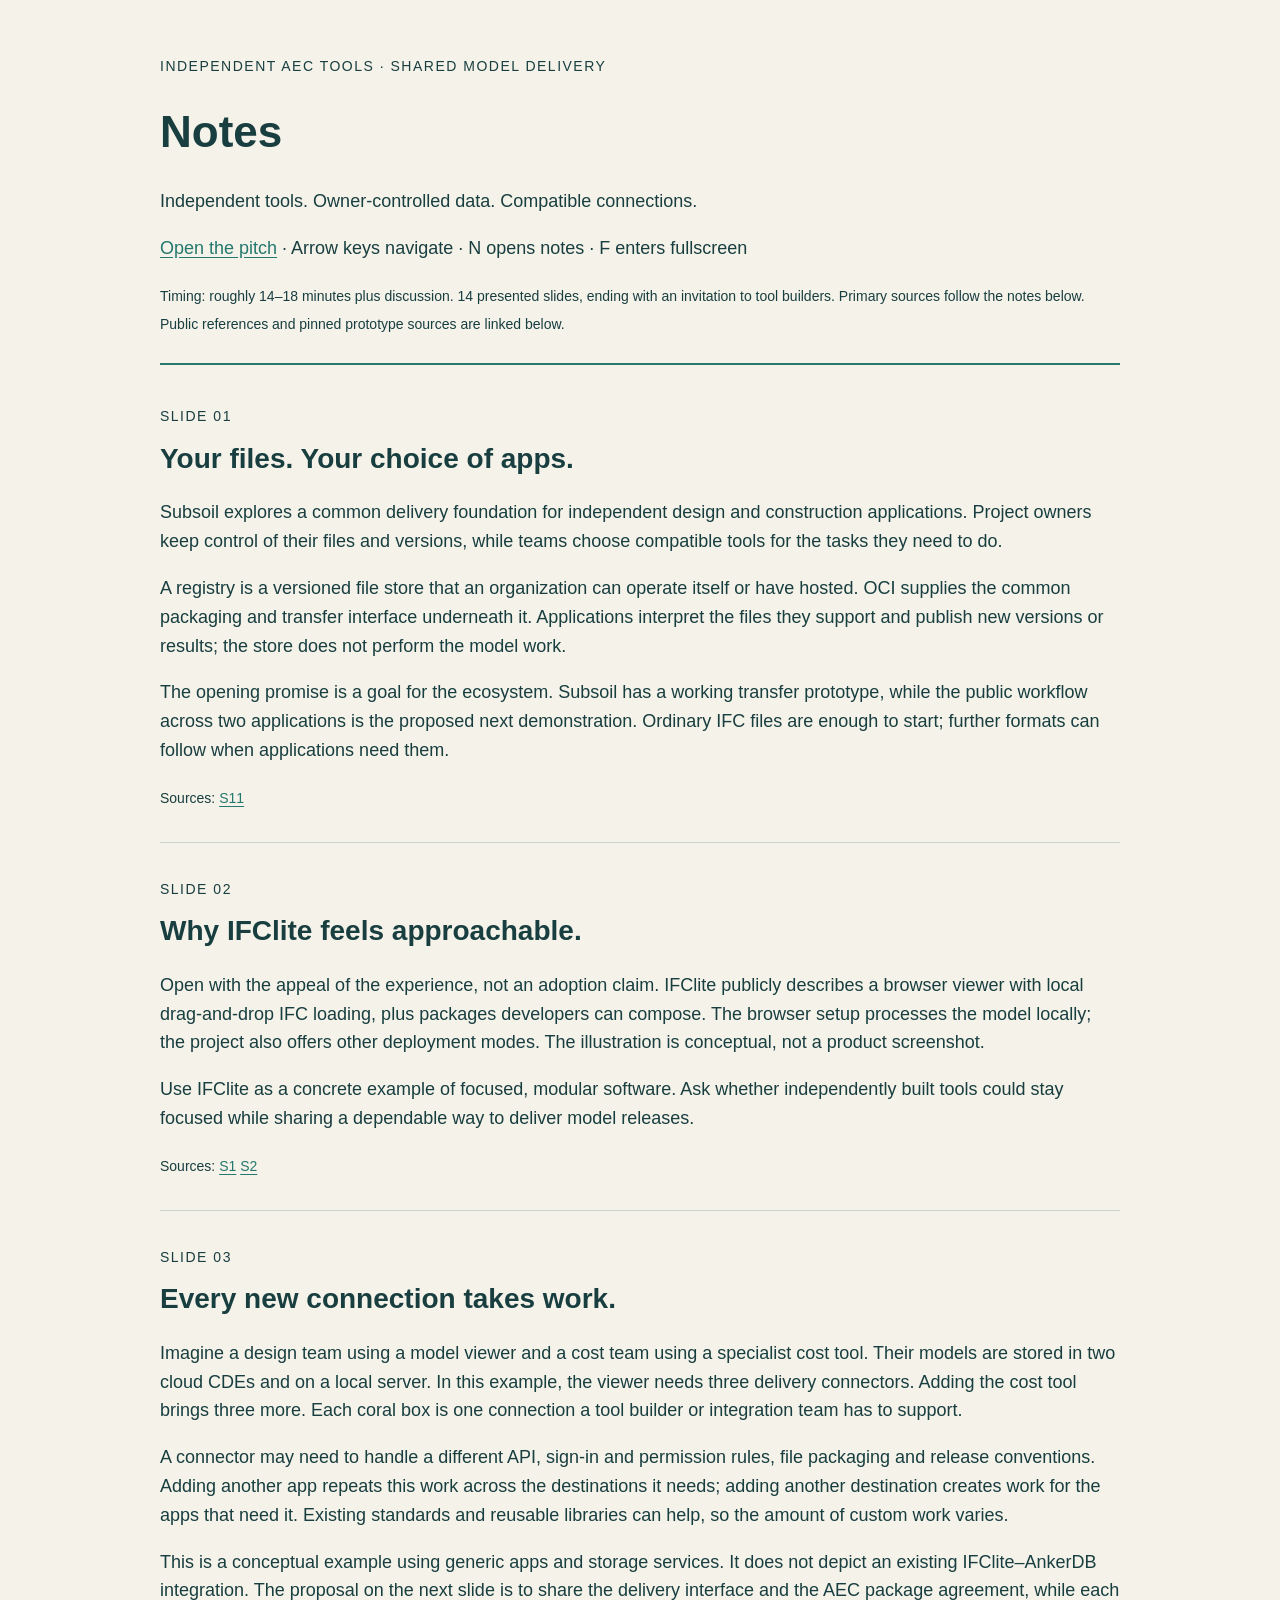
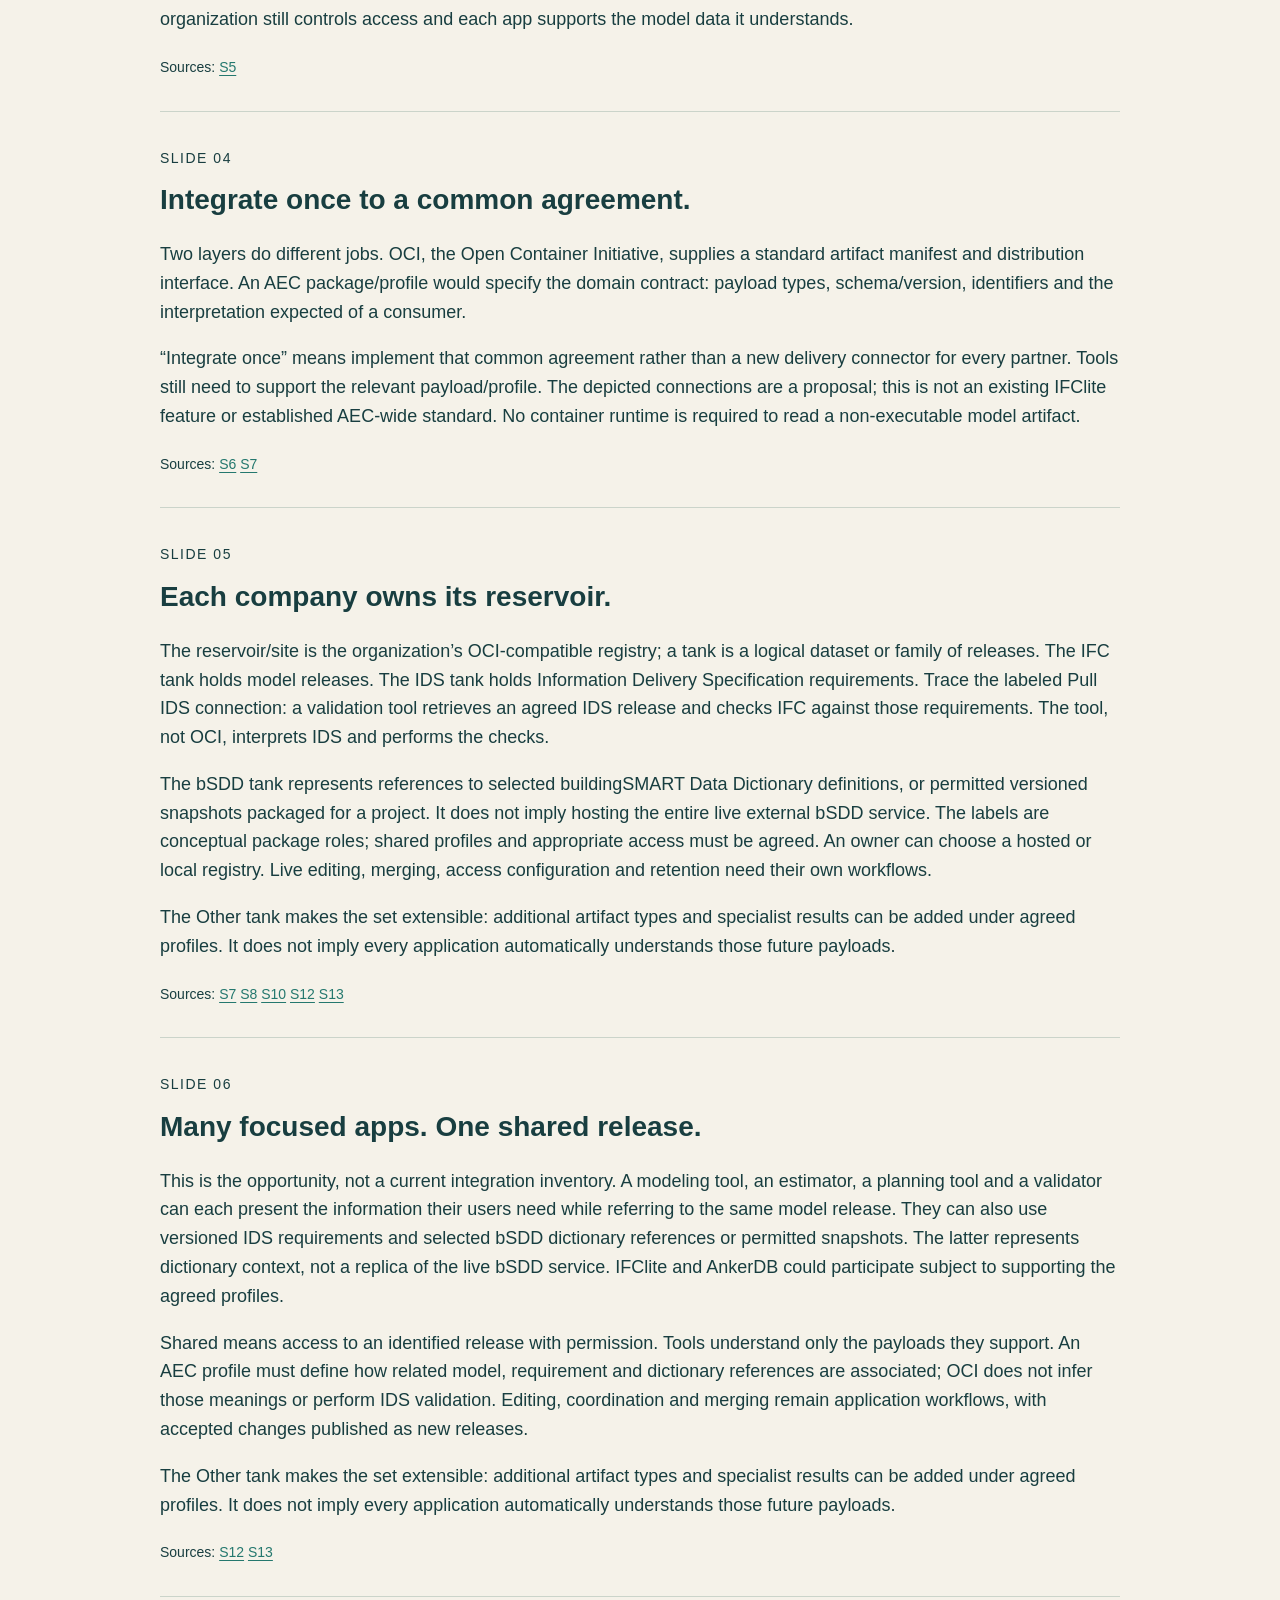
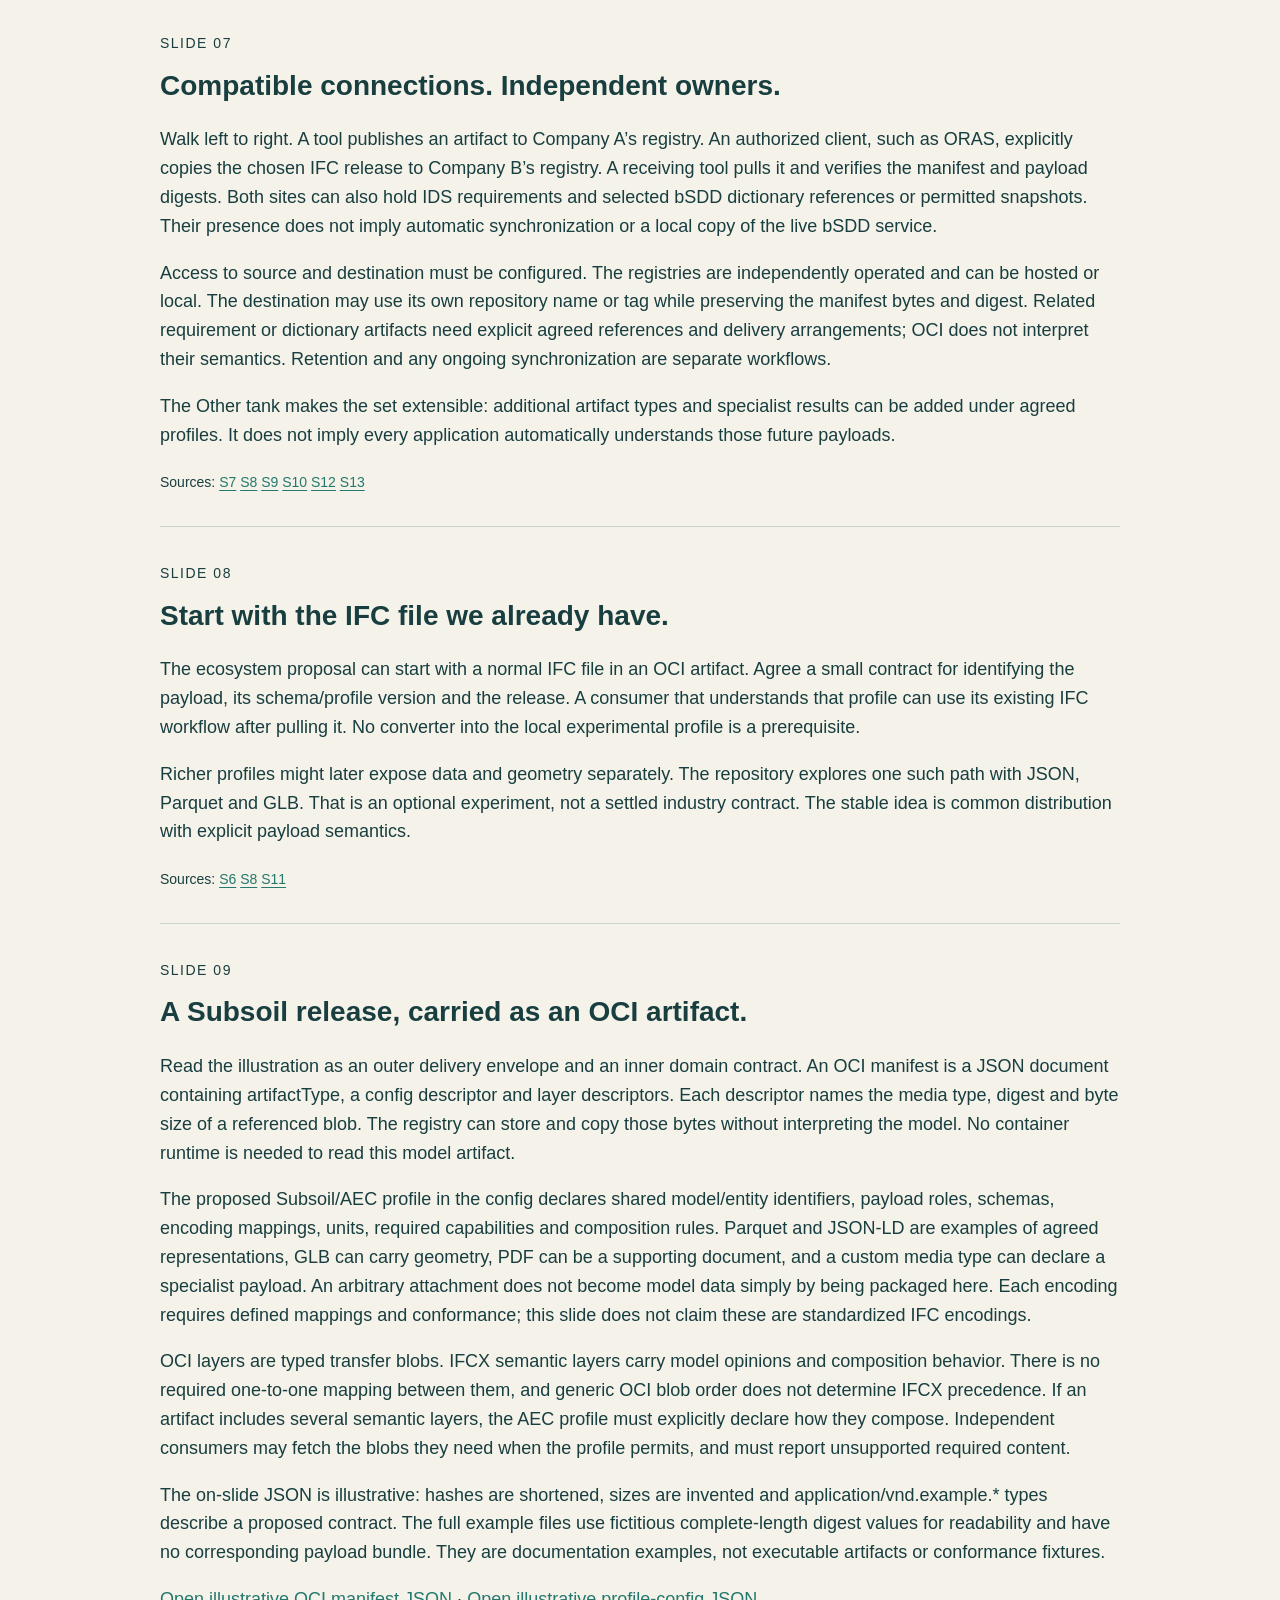
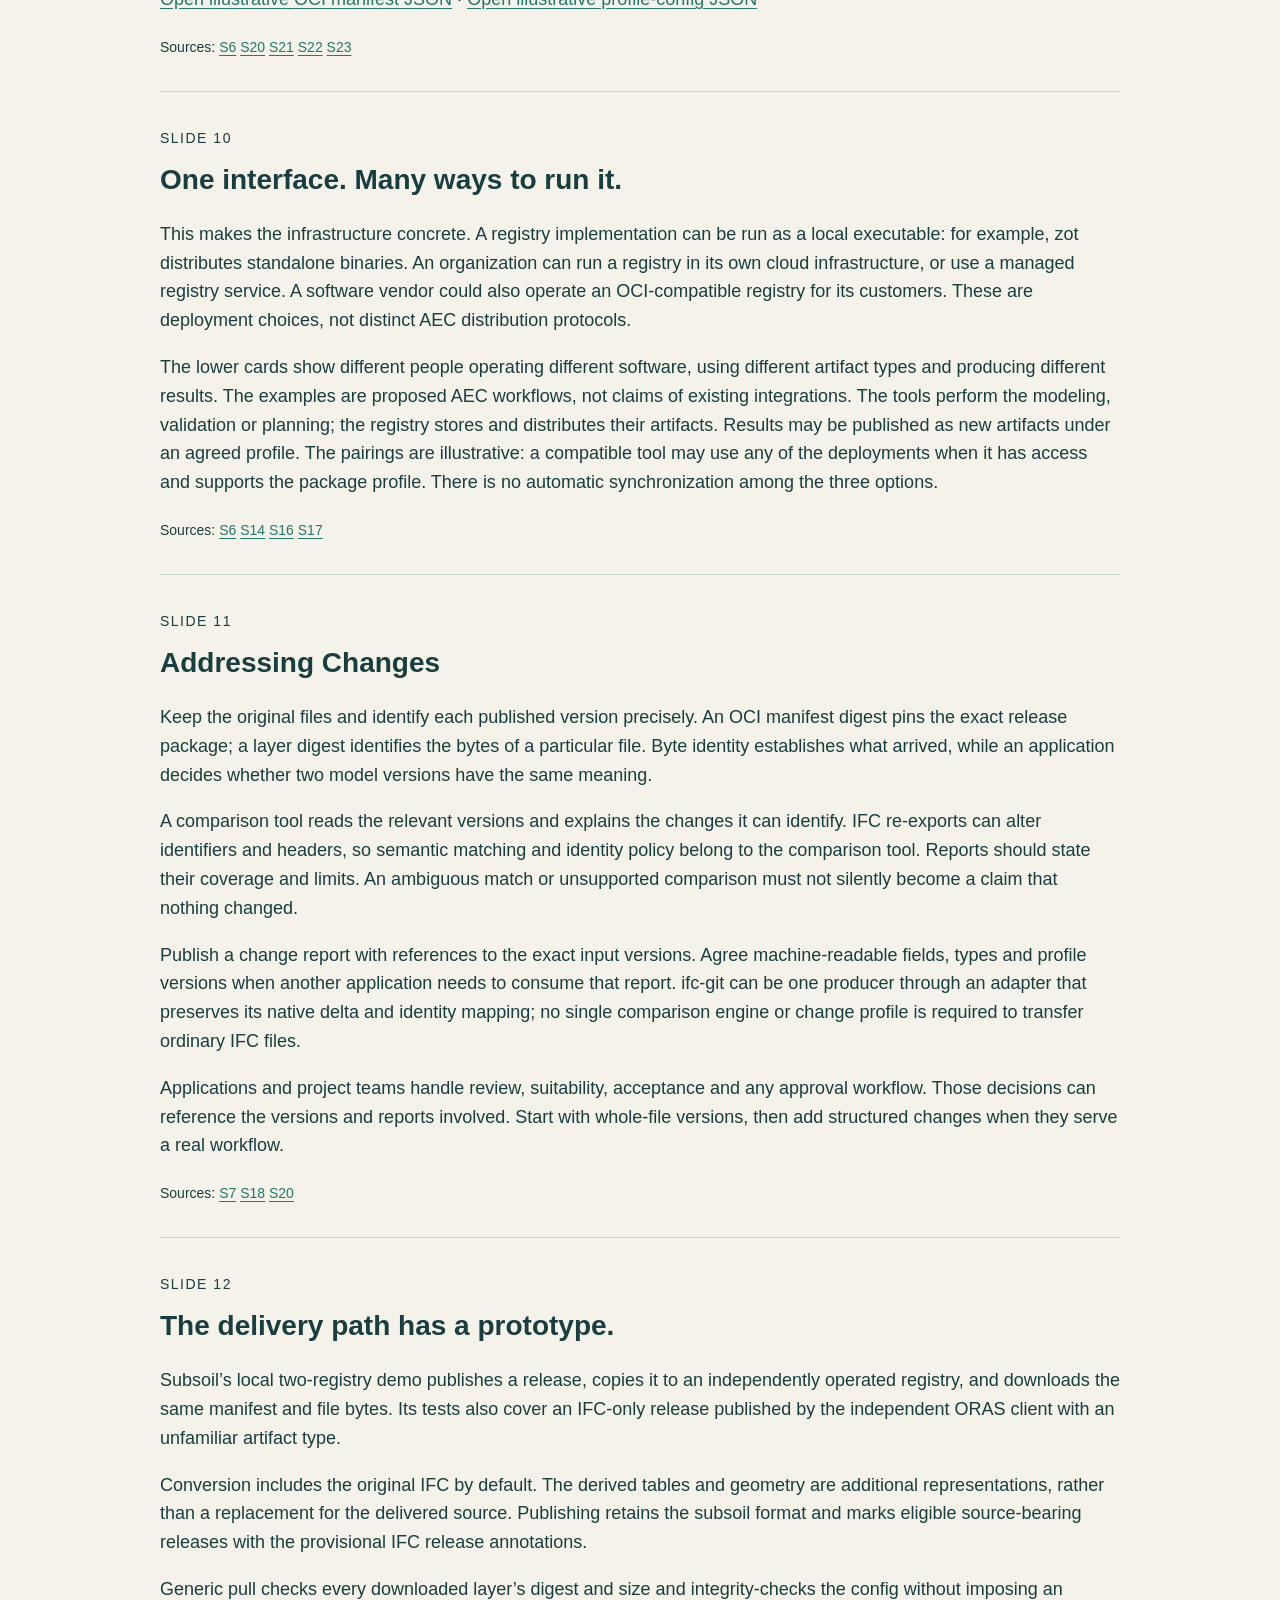
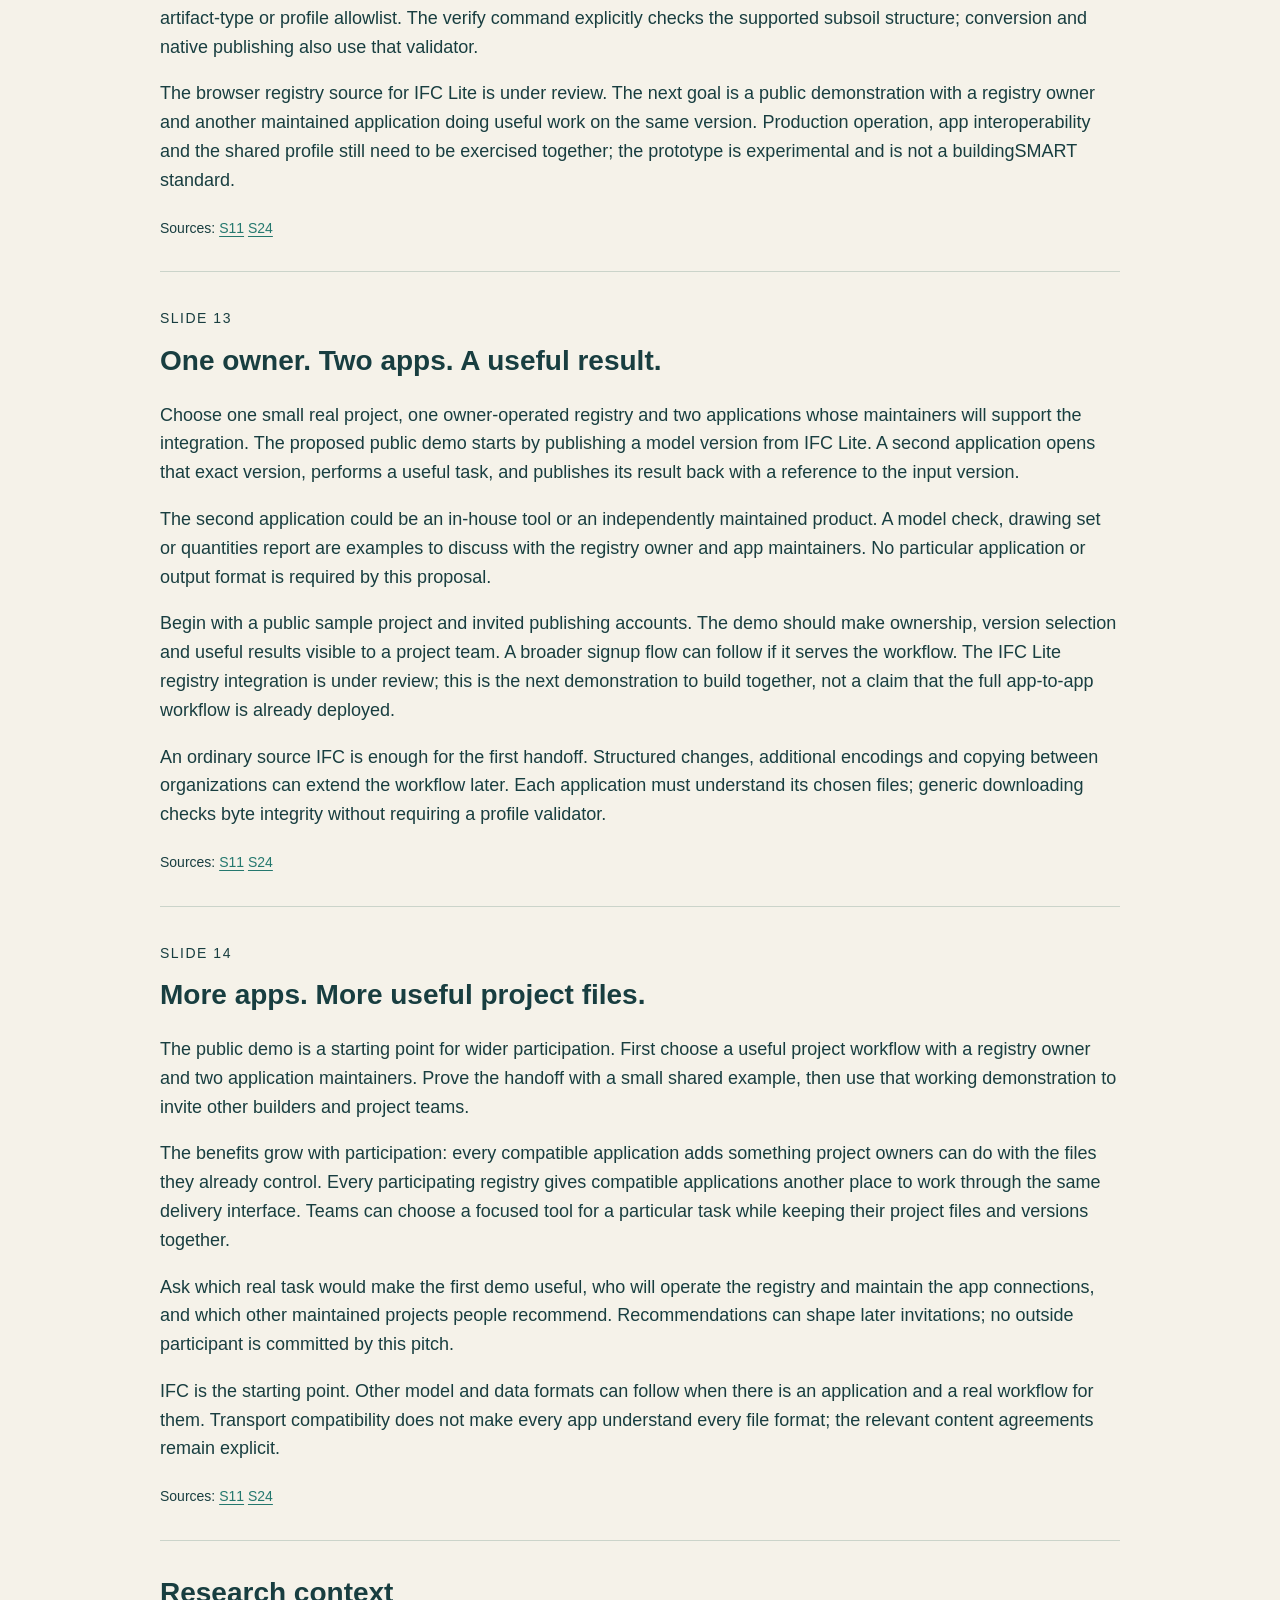
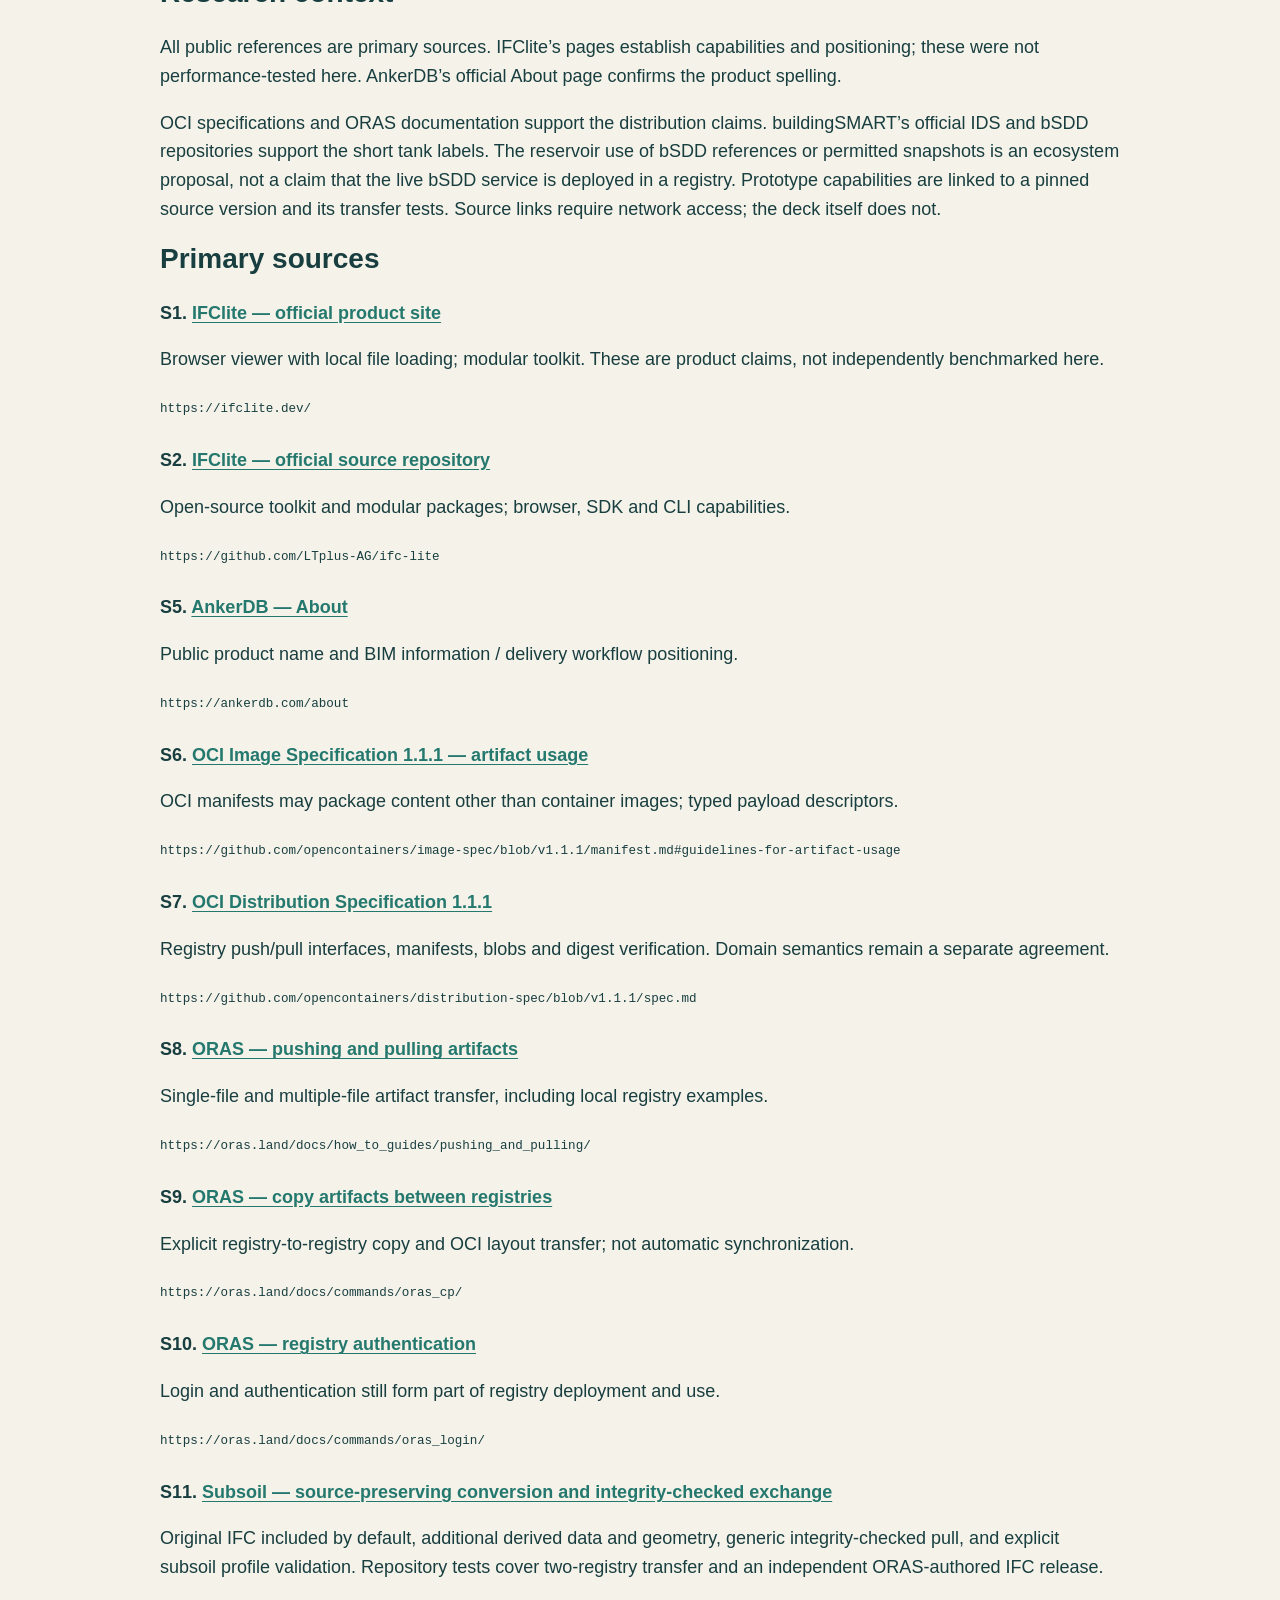
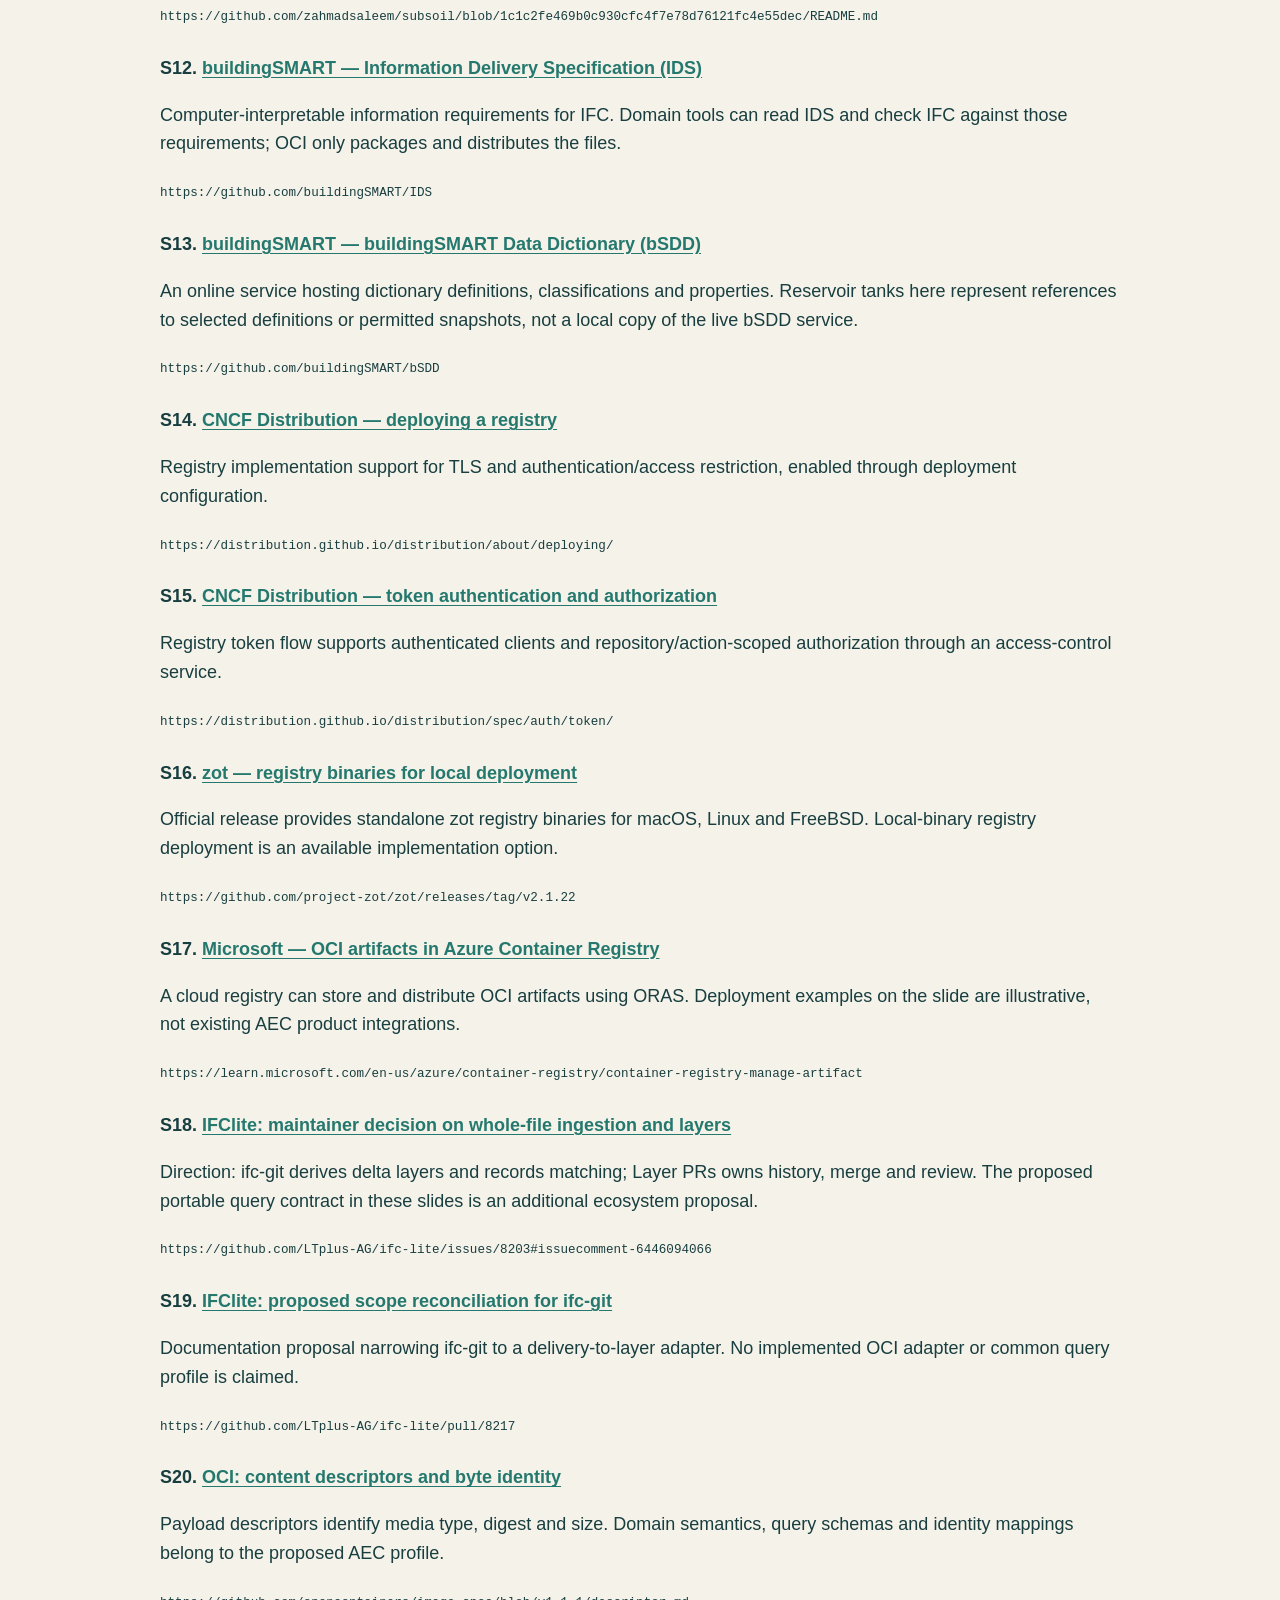
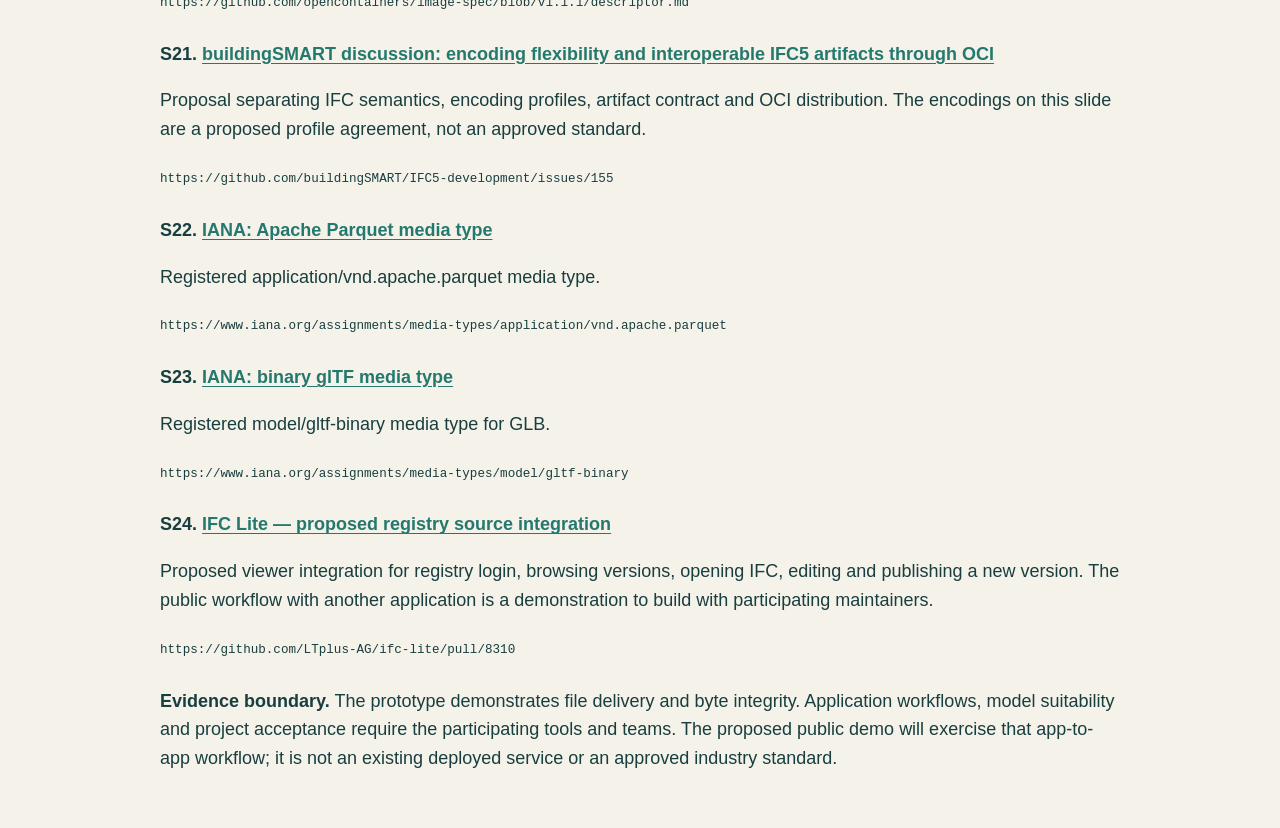
==== commit cf9a5900: "Clarify pitch context and public demo goal" ====
--- a/presentations/oci-aec-2026-10-28/speaker-notes.html
+++ b/presentations/oci-aec-2026-10-28/speaker-notes.html
@@ -1 +1 @@
-<!doctype html><html lang="en"><head><meta charset="utf-8"><meta name="viewport" content="width=device-width,initial-scale=1"><meta name="color-scheme" content="light"><meta name="description" content="An AEC ecosystem proposal: independent tools and owner-controlled model releases through OCI artifact registries."><title>Notes · Pitch</title><style>body{font:18px/1.6 Arial,sans-serif;max-width:960px;margin:55px auto;padding:0 28px;color:#183e40;background:#f5f2e9}h1{font-size:44px;line-height:1.15}h2{font-size:28px;line-height:1.2;margin-top:0}header{border-bottom:2px solid #24786e;margin-bottom:40px;padding-bottom:25px}article{padding:0 0 30px;margin:0 0 35px;border-bottom:1px solid #cbd4ca}a{color:#24786e;text-underline-offset:3px}small{font-size:14px}.source{margin-bottom:25px}code{font-size:.9em;overflow-wrap:anywhere}.top{font-size:14px;letter-spacing:1.5px;text-transform:uppercase}@media print{body{background:white;font-size:12pt;margin:0;max-width:none}article{break-inside:avoid}h1{font-size:26pt}h2{font-size:18pt}a{color:inherit}.open-deck{display:none}}</style></head><body><header><p class="top">Independent AEC tools · Shared model delivery</p><h1>Notes</h1><p>Independent tools. Owner-controlled data. Compatible connections.</p><p class="open-deck"><a href="index.html">Open the pitch</a> · Arrow keys navigate · N opens notes · F enters fullscreen</p><small>Timing: roughly 17–21 minutes plus discussion. 16 presented slides, ending with an invitation to tool builders. Primary sources follow the notes below. Research checked 27 October 2026.</small></header><article id="note-1"><p class="top">Slide 01</p><h2>IFClite × Open CDE</h2><p>Introduce the proposal as a shared foundation for independent AEC tools. The conversation explores a small, common agreement for packaging and delivering model releases through OCI while organizations keep control of their data.</p><small>Opening frame.</small></article><article id="note-2"><p class="top">Slide 02</p><h2>Why IFClite feels approachable.</h2><p>Open with the appeal of the experience, not an adoption claim. IFClite publicly describes a browser viewer with local drag-and-drop IFC loading, plus packages developers can compose. The browser setup processes the model locally; the project also offers other deployment modes. The illustration is conceptual, not a product screenshot.</p><p>Use IFClite as a concrete example of focused, modular software. Ask whether independently built tools could stay focused while sharing a dependable way to deliver model releases.</p><small>Sources: <a href="https://ifclite.dev/" target="_blank" rel="noopener">S1</a> <a href="https://github.com/LTplus-AG/ifc-lite" target="_blank" rel="noopener">S2</a></small></article><article id="note-3"><p class="top">Slide 03</p><h2>Every new connection takes work.</h2><p>Imagine a design team using a model viewer and a cost team using a specialist cost tool. Their models are stored in two cloud CDEs and on a local server. In this example, the viewer needs three delivery connectors. Adding the cost tool brings three more. Each coral box is one connection a tool builder or integration team has to support.</p><p>A connector may need to handle a different API, sign-in and permission rules, file packaging and release conventions. Adding another app repeats this work across the destinations it needs; adding another destination creates work for the apps that need it. Existing standards and reusable libraries can help, so the amount of custom work varies.</p><p>This is a conceptual example using generic apps and storage services. It does not depict an existing IFClite–AnkerDB integration. The proposal on the next slide is to share the delivery interface and the AEC package agreement, while each organization still controls access and each app supports the model data it understands.</p><small>Sources: <a href="https://ankerdb.com/about" target="_blank" rel="noopener">S5</a></small></article><article id="note-4"><p class="top">Slide 04</p><h2>Integrate once to a common agreement.</h2><p>Two layers do different jobs. OCI, the Open Container Initiative, supplies a standard artifact manifest and distribution interface. An AEC package/profile would specify the domain contract: payload types, schema/version, identifiers and the interpretation expected of a consumer.</p><p>“Integrate once” means implement that common agreement rather than a new delivery connector for every partner. Tools still need to support the relevant payload/profile. The depicted connections are a proposal; this is not an existing IFClite feature or established AEC-wide standard. No container runtime is required to read a non-executable model artifact.</p><small>Sources: <a href="https://github.com/opencontainers/image-spec/blob/v1.1.1/manifest.md#guidelines-for-artifact-usage" target="_blank" rel="noopener">S6</a> <a href="https://github.com/opencontainers/distribution-spec/blob/v1.1.1/spec.md" target="_blank" rel="noopener">S7</a></small></article><article id="note-5"><p class="top">Slide 05</p><h2>Each company owns its reservoir.</h2><p>The reservoir/site is the organization’s OCI-compatible registry; a tank is a logical dataset or family of releases. The IFC tank holds model releases. The IDS tank holds Information Delivery Specification requirements. Trace the labeled Pull IDS connection: a validation tool retrieves an agreed IDS release and checks IFC against those requirements. The tool, not OCI, interprets IDS and performs the checks.</p><p>The bSDD tank represents references to selected buildingSMART Data Dictionary definitions, or permitted versioned snapshots packaged for a project. It does not imply hosting the entire live external bSDD service. The labels are conceptual package roles; shared profiles and appropriate access must be agreed. An owner can choose a hosted or local registry. Live editing, merging, access configuration and retention need their own workflows.</p><p>The Other tank makes the set extensible: additional artifact types and specialist results can be added under agreed profiles. It does not imply every application automatically understands those future payloads.</p><small>Sources: <a href="https://github.com/opencontainers/distribution-spec/blob/v1.1.1/spec.md" target="_blank" rel="noopener">S7</a> <a href="https://oras.land/docs/how_to_guides/pushing_and_pulling/" target="_blank" rel="noopener">S8</a> <a href="https://oras.land/docs/commands/oras_login/" target="_blank" rel="noopener">S10</a> <a href="https://github.com/buildingSMART/IDS" target="_blank" rel="noopener">S12</a> <a href="https://github.com/buildingSMART/bSDD" target="_blank" rel="noopener">S13</a></small></article><article id="note-6"><p class="top">Slide 06</p><h2>Many focused apps. One shared release.</h2><p>This is the opportunity, not a current integration inventory. A modeling tool, an estimator, a planning tool and a validator can each present the information their users need while referring to the same model release. They can also use versioned IDS requirements and selected bSDD dictionary references or permitted snapshots. The latter represents dictionary context, not a replica of the live bSDD service. IFClite and AnkerDB could participate subject to supporting the agreed profiles.</p><p>Shared means access to an identified release with permission. Tools understand only the payloads they support. An AEC profile must define how related model, requirement and dictionary references are associated; OCI does not infer those meanings or perform IDS validation. Editing, coordination and merging remain application workflows, with accepted changes published as new releases.</p><p>The Other tank makes the set extensible: additional artifact types and specialist results can be added under agreed profiles. It does not imply every application automatically understands those future payloads.</p><small>Sources: <a href="https://github.com/buildingSMART/IDS" target="_blank" rel="noopener">S12</a> <a href="https://github.com/buildingSMART/bSDD" target="_blank" rel="noopener">S13</a></small></article><article id="note-7"><p class="top">Slide 07</p><h2>Compatible connections. Independent owners.</h2><p>Walk left to right. A tool publishes an artifact to Company A’s registry. An authorized client, such as ORAS, explicitly copies the chosen IFC release to Company B’s registry. A receiving tool pulls it and verifies the manifest and payload digests. Both sites can also hold IDS requirements and selected bSDD dictionary references or permitted snapshots. Their presence does not imply automatic synchronization or a local copy of the live bSDD service.</p><p>Access to source and destination must be configured. The registries are independently operated and can be hosted or local. The destination may use its own repository name or tag while preserving the manifest bytes and digest. Related requirement or dictionary artifacts need explicit agreed references and delivery arrangements; OCI does not interpret their semantics. Retention and any ongoing synchronization are separate workflows.</p><p>The Other tank makes the set extensible: additional artifact types and specialist results can be added under agreed profiles. It does not imply every application automatically understands those future payloads.</p><small>Sources: <a href="https://github.com/opencontainers/distribution-spec/blob/v1.1.1/spec.md" target="_blank" rel="noopener">S7</a> <a href="https://oras.land/docs/how_to_guides/pushing_and_pulling/" target="_blank" rel="noopener">S8</a> <a href="https://oras.land/docs/commands/oras_cp/" target="_blank" rel="noopener">S9</a> <a href="https://oras.land/docs/commands/oras_login/" target="_blank" rel="noopener">S10</a> <a href="https://github.com/buildingSMART/IDS" target="_blank" rel="noopener">S12</a> <a href="https://github.com/buildingSMART/bSDD" target="_blank" rel="noopener">S13</a></small></article><article id="note-8"><p class="top">Slide 08</p><h2>Start with the IFC file we already have.</h2><p>The ecosystem proposal can start with a normal IFC file in an OCI artifact. Agree a small contract for identifying the payload, its schema/profile version and the release. A consumer that understands that profile can use its existing IFC workflow after pulling it. No converter into the local experimental profile is a prerequisite.</p><p>Richer profiles might later expose data and geometry separately. The repository explores one such path with JSON, Parquet and GLB. That is an optional experiment, not a settled industry contract. The stable idea is common distribution with explicit payload semantics.</p><small>Sources: <a href="https://github.com/opencontainers/image-spec/blob/v1.1.1/manifest.md#guidelines-for-artifact-usage" target="_blank" rel="noopener">S6</a> <a href="https://oras.land/docs/how_to_guides/pushing_and_pulling/" target="_blank" rel="noopener">S8</a> <a href="https://github.com/zahmadsaleem/subsoil/blob/be6e08146eb7336fe5c061d58280188a1011c1c9/README.md" target="_blank" rel="noopener">S11</a></small></article><article id="note-9"><p class="top">Slide 09</p><h2>A Subsoil release, carried as an OCI artifact.</h2><p>Read the illustration as an outer delivery envelope and an inner domain contract. An OCI manifest is a JSON document containing artifactType, a config descriptor and layer descriptors. Each descriptor names the media type, digest and byte size of a referenced blob. The registry can store and copy those bytes without interpreting the model. No container runtime is needed to read this model artifact.</p><p>The proposed Subsoil/AEC profile in the config declares shared model/entity identifiers, payload roles, schemas, encoding mappings, units, required capabilities and composition rules. Parquet and JSON-LD are examples of agreed representations, GLB can carry geometry, PDF can be a supporting document, and a custom media type can declare a specialist payload. An arbitrary attachment does not become model data simply by being packaged here. Each encoding requires defined mappings and conformance; this slide does not claim these are standardized IFC encodings.</p><p>OCI layers are typed transfer blobs. IFCX semantic layers carry model opinions and composition behavior. There is no required one-to-one mapping between them, and generic OCI blob order does not determine IFCX precedence. If an artifact includes several semantic layers, the AEC profile must explicitly declare how they compose. Independent consumers may fetch the blobs they need when the profile permits, and must report unsupported required content.</p><p>The on-slide JSON is illustrative: hashes are shortened, sizes are invented and application/vnd.example.* types describe a proposed contract. The full example files use fictitious complete-length digest values for readability and have no corresponding payload bundle. They are documentation examples, not executable artifacts or conformance fixtures.</p><p><a href="oci-subsoil-manifest.example.json">Open illustrative OCI manifest JSON</a> · <a href="subsoil-profile-config.example.json">Open illustrative profile-config JSON</a></p><small>Sources: <a href="https://github.com/opencontainers/image-spec/blob/v1.1.1/manifest.md#guidelines-for-artifact-usage" target="_blank" rel="noopener">S6</a> <a href="https://github.com/opencontainers/image-spec/blob/v1.1.1/descriptor.md" target="_blank" rel="noopener">S20</a> <a href="https://github.com/buildingSMART/IFC5-development/issues/155" target="_blank" rel="noopener">S21</a> <a href="https://www.iana.org/assignments/media-types/application/vnd.apache.parquet" target="_blank" rel="noopener">S22</a> <a href="https://www.iana.org/assignments/media-types/model/gltf-binary" target="_blank" rel="noopener">S23</a></small></article><article id="note-10"><p class="top">Slide 10</p><h2>One interface. Many ways to run it.</h2><p>This makes the infrastructure concrete. A registry implementation can be run as a local executable: for example, zot distributes standalone binaries. An organization can run a registry in its own cloud infrastructure, or use a managed registry service. A software vendor could also operate an OCI-compatible registry for its customers. These are deployment choices, not distinct AEC distribution protocols.</p><p>The lower cards show different people operating different software, using different artifact types and producing different results. The examples are proposed AEC workflows, not claims of existing integrations. The tools perform the modeling, validation or planning; the registry stores and distributes their artifacts. Results may be published as new artifacts under an agreed profile. The pairings are illustrative: a compatible tool may use any of the deployments when it has access and supports the package profile. There is no automatic synchronization among the three options.</p><small>Sources: <a href="https://github.com/opencontainers/image-spec/blob/v1.1.1/manifest.md#guidelines-for-artifact-usage" target="_blank" rel="noopener">S6</a> <a href="https://distribution.github.io/distribution/about/deploying/" target="_blank" rel="noopener">S14</a> <a href="https://github.com/project-zot/zot/releases/tag/v2.1.22" target="_blank" rel="noopener">S16</a> <a href="https://learn.microsoft.com/en-us/azure/container-registry/container-registry-manage-artifact" target="_blank" rel="noopener">S17</a></small></article><article id="note-11"><p class="top">Slide 11</p><h2>Know exactly which release you received.</h2><p>A manifest digest identifies a particular artifact and its payload descriptors. Receivers verify the manifest and referenced payload bytes. Pin digests in decision records; friendly tags such as “issued” can move. Retention and backups are still needed if the release must remain available.</p><p>Digest verification establishes byte integrity, not authorship or engineering correctness. Issuer trust can use signing and provenance with an agreed trust policy, and model validity needs domain checks. This prototype does not implement signing. Present these as complementary responsibilities, not obstacles. OCI also does not resolve editing conflicts.</p><small>Sources: <a href="https://github.com/opencontainers/image-spec/blob/v1.1.1/manifest.md#guidelines-for-artifact-usage" target="_blank" rel="noopener">S6</a> <a href="https://github.com/opencontainers/distribution-spec/blob/v1.1.1/spec.md" target="_blank" rel="noopener">S7</a> <a href="https://github.com/zahmadsaleem/subsoil/blob/be6e08146eb7336fe5c061d58280188a1011c1c9/README.md" target="_blank" rel="noopener">S11</a></small></article><article id="note-12"><p class="top">Slide 12</p><h2>Changes deserve their own artifacts.</h2><p>A model release is an identified state; a change is also publishable structured data. Compare two source/target releases pinned by manifest digest. The proposed change profile records persistent model/entity references, property or relationship addresses, operations, typed before/after values, units when relevant, and explicit missing/null/deletion semantics. The example values are illustrative and make no engineering or approval claim.</p><p>ifc-git is one possible semantic comparison producer. Its proposed direction is whole-file ingestion producing delta layers with recorded identity matching. Another engine may produce the common contract. A human-readable text report is a view of the structured change, not the canonical query interface. A composable native layer and a typed query representation must share declared comparison scope and identities; a profile must define their consistency rules.</p><p>OCI stores and distributes artifacts; clients or a rebuildable indexing service query their content. A typed change table could use Parquet, but this encoding is a proposal rather than a finalized standard. Publishing ordinary whole-file releases works without any comparison engine. Branching and merging are optional application workflows, not prerequisites for exchange.</p><small>Sources: <a href="https://github.com/LTplus-AG/ifc-lite/issues/8203#issuecomment-6446094066" target="_blank" rel="noopener">S18</a> <a href="https://github.com/opencontainers/image-spec/blob/v1.1.1/manifest.md#guidelines-for-artifact-usage" target="_blank" rel="noopener">S6</a> <a href="https://github.com/opencontainers/distribution-spec/blob/v1.1.1/spec.md" target="_blank" rel="noopener">S7</a> <a href="https://github.com/opencontainers/image-spec/blob/v1.1.1/descriptor.md" target="_blank" rel="noopener">S20</a></small></article><article id="note-13"><p class="top">Slide 13</p><h2>Agree on the contract. Let tools evolve.</h2><p>Agree on the smallest interoperable envelope: source and target release digests, persistent model/entity references, typed change records, coverage, profile version and required capabilities. Matching algorithms, parser implementations and user interfaces can change independently. Unknown required semantics must be reported rather than silently ignored.</p><p>Support ifc-git through an adapter rather than make it the mandatory gateway. Preserve its native delta and identity map in the artifact, and expose a versioned common query representation with defined consistency rules. The adapter is a proposal, not a claim that IFClite already ships an OCI integration. The cited discussion and scope reconciliation establish direction rather than completeness of the implementation.</p><p>Profiles describe artifact kinds, encodings and semantics. An IFCX layer represents model opinions; an OCI layer is a transfer blob. Composition order and native extensions must be explicit when used. An ordinary IFC delivery remains exchangeable without layers, branching, merging or ifc-git. Authorship, acceptance and authority decisions can be additional records linked to exact release/change digests.</p><small>Sources: <a href="https://github.com/LTplus-AG/ifc-lite/issues/8203#issuecomment-6446094066" target="_blank" rel="noopener">S18</a> <a href="https://github.com/LTplus-AG/ifc-lite/pull/8217" target="_blank" rel="noopener">S19</a> <a href="https://github.com/opencontainers/image-spec/blob/v1.1.1/manifest.md#guidelines-for-artifact-usage" target="_blank" rel="noopener">S6</a></small></article><article id="note-14"><p class="top">Slide 14</p><h2>One small agreement. Two independent tools.</h2><p>Prove a small interoperability agreement with public, deterministic fixtures: one tool publishes an IFC delivery and a revised release, then publishes the structured changes between their exact digests. Copy the source, target, change and all required profile/dependency artifacts between independent OCI registries. A second independently implemented tool reads the release and queries the expected property changes without a connector written specifically for the publishing product.</p><p>Use two proposed artifact profiles initially: model delivery and structured change. The common profile defines supported schemas, payload roles, identity, typed values and explicit coverage. Requirements, dictionary references and evidence can be attached or pinned as the agreement grows. A profile-aware copy must preserve dependency closure; generic OCI transfer does not discover arbitrary application URLs automatically.</p><p>Publishing whole-file releases is useful from the beginning. The comparison engine can be ifc-git or another producer behind the contract. An ifc-git integration can preserve native layers and identity maps when they are available. No dependency on its release schedule, branches, merge workflow or professional dispute resolution is implied. The diagram is a proposed interoperability exercise, not a claim that the two product integrations already exist.</p><small>Sources: <a href="https://github.com/opencontainers/image-spec/blob/v1.1.1/manifest.md#guidelines-for-artifact-usage" target="_blank" rel="noopener">S6</a> <a href="https://github.com/opencontainers/distribution-spec/blob/v1.1.1/spec.md" target="_blank" rel="noopener">S7</a> <a href="https://oras.land/docs/commands/oras_cp/" target="_blank" rel="noopener">S9</a> <a href="https://github.com/LTplus-AG/ifc-lite/issues/8203#issuecomment-6446094066" target="_blank" rel="noopener">S18</a></small></article><article id="note-15"><p class="top">Slide 15</p><h2>The delivery path has a prototype.</h2><p>The local README at commit be6e081 reports a successful push → copy → pull through two loopback OCI registries, retaining the manifest digest. The received release passed the repository’s integrity and structural checks. This presentation reviewed that report and the local OCI packaging code; it did not rerun the model conversion or two-registry experiment.</p><p>Registry implementations and hosted services can provide authentication (who signs in), authorization (which repositories/actions they may access), and TLS for encrypted transport. These are established infrastructure capabilities to select and configure, rather than new controls each AEC application must invent. Capabilities vary by implementation; the local loopback test did not establish a secured production deployment.</p><p>The payload is an experimental Subsoil profile using IFC types, entity/property/relation Parquet tables, reusable GLB geometry and a JSON release index. It is not buildingSMART approved and does not offer a lossless STEP round trip. This small distribution proof point does not establish production readiness, cross-vendor semantic interoperability, IFClite integration or an industry standard.</p><small>Sources: <a href="https://github.com/zahmadsaleem/subsoil/blob/be6e08146eb7336fe5c061d58280188a1011c1c9/README.md" target="_blank" rel="noopener">S11</a> <a href="https://distribution.github.io/distribution/about/deploying/" target="_blank" rel="noopener">S14</a> <a href="https://distribution.github.io/distribution/spec/auth/token/" target="_blank" rel="noopener">S15</a></small></article><article id="note-16"><p class="top">Slide 16</p><h2>Could OCI become common ground?</h2><p>The main invitation is ecosystem buy-in: does this direction help independent AEC tools become easier to use together while organizations keep control of their data? Invite tool builders and AEC teams to explore OCI as common infrastructure, help shape the smallest useful IFC package agreement, and involve other builders.</p><p>An ordinary IFC artifact is an accessible place to learn the mechanics. A hands-on registry session can support the conversation later, but the ask today is broader than a specific two-product integration demo. Leave room to discuss which parts should be agreed collectively, and what tool builders need from such a foundation.</p><p>The shared agreement can grow to include IDS requirements, selected bSDD dictionary references and specialist results. Each addition needs an agreed profile and an application that understands its payloads.</p><small>Sources: <a href="https://github.com/buildingSMART/IDS" target="_blank" rel="noopener">S12</a> <a href="https://github.com/buildingSMART/bSDD" target="_blank" rel="noopener">S13</a></small></article><h2>Research context</h2><p>All public references are primary sources. IFClite’s pages establish capabilities and positioning; these were not performance-tested here. AnkerDB’s official About page confirms the product spelling.</p><p>OCI specifications and ORAS documentation support the distribution claims. buildingSMART’s official IDS and bSDD repositories support the short tank labels. The reservoir use of bSDD references or permitted snapshots is an ecosystem proposal, not a claim that the live bSDD service is deployed in a registry. Prototype claims are attributed to the local README at the pinned commit. Source links require network access; the deck itself does not.</p><h2>Primary sources</h2><div class="source"><strong>S1. <a href="https://ifclite.dev/">IFClite — official product site</a></strong><p>Browser viewer with local file loading; modular toolkit. These are product claims, not independently benchmarked here.</p><small><code>https://ifclite.dev/</code></small></div><div class="source"><strong>S2. <a href="https://github.com/LTplus-AG/ifc-lite">IFClite — official source repository</a></strong><p>Open-source toolkit and modular packages; browser, SDK and CLI capabilities.</p><small><code>https://github.com/LTplus-AG/ifc-lite</code></small></div><div class="source"><strong>S5. <a href="https://ankerdb.com/about">AnkerDB — About</a></strong><p>Public product name and BIM information / delivery workflow positioning.</p><small><code>https://ankerdb.com/about</code></small></div><div class="source"><strong>S6. <a href="https://github.com/opencontainers/image-spec/blob/v1.1.1/manifest.md#guidelines-for-artifact-usage">OCI Image Specification 1.1.1 — artifact usage</a></strong><p>OCI manifests may package content other than container images; typed payload descriptors.</p><small><code>https://github.com/opencontainers/image-spec/blob/v1.1.1/manifest.md#guidelines-for-artifact-usage</code></small></div><div class="source"><strong>S7. <a href="https://github.com/opencontainers/distribution-spec/blob/v1.1.1/spec.md">OCI Distribution Specification 1.1.1</a></strong><p>Registry push/pull interfaces, manifests, blobs and digest verification. Domain semantics remain a separate agreement.</p><small><code>https://github.com/opencontainers/distribution-spec/blob/v1.1.1/spec.md</code></small></div><div class="source"><strong>S8. <a href="https://oras.land/docs/how_to_guides/pushing_and_pulling/">ORAS — pushing and pulling artifacts</a></strong><p>Single-file and multiple-file artifact transfer, including local registry examples.</p><small><code>https://oras.land/docs/how_to_guides/pushing_and_pulling/</code></small></div><div class="source"><strong>S9. <a href="https://oras.land/docs/commands/oras_cp/">ORAS — copy artifacts between registries</a></strong><p>Explicit registry-to-registry copy and OCI layout transfer; not automatic synchronization.</p><small><code>https://oras.land/docs/commands/oras_cp/</code></small></div><div class="source"><strong>S10. <a href="https://oras.land/docs/commands/oras_login/">ORAS — registry authentication</a></strong><p>Login and authentication still form part of registry deployment and use.</p><small><code>https://oras.land/docs/commands/oras_login/</code></small></div><div class="source"><strong>S11. <a href="https://github.com/zahmadsaleem/subsoil/blob/be6e08146eb7336fe5c061d58280188a1011c1c9/README.md">subsoil — local prototype README</a></strong><p>Read locally at commit be6e081. Reports two-registry loopback push/copy/pull with retained digest; experimental derived IFC profile, no approval or lossless STEP round trip.</p><small><code>https://github.com/zahmadsaleem/subsoil/blob/be6e08146eb7336fe5c061d58280188a1011c1c9/README.md</code></small></div><div class="source"><strong>S12. <a href="https://github.com/buildingSMART/IDS">buildingSMART — Information Delivery Specification (IDS)</a></strong><p>Computer-interpretable information requirements for IFC. Domain tools can read IDS and check IFC against those requirements; OCI only packages and distributes the files.</p><small><code>https://github.com/buildingSMART/IDS</code></small></div><div class="source"><strong>S13. <a href="https://github.com/buildingSMART/bSDD">buildingSMART — buildingSMART Data Dictionary (bSDD)</a></strong><p>An online service hosting dictionary definitions, classifications and properties. Reservoir tanks here represent references to selected definitions or permitted snapshots, not a local copy of the live bSDD service.</p><small><code>https://github.com/buildingSMART/bSDD</code></small></div><div class="source"><strong>S14. <a href="https://distribution.github.io/distribution/about/deploying/">CNCF Distribution — deploying a registry</a></strong><p>Registry implementation support for TLS and authentication/access restriction, enabled through deployment configuration.</p><small><code>https://distribution.github.io/distribution/about/deploying/</code></small></div><div class="source"><strong>S15. <a href="https://distribution.github.io/distribution/spec/auth/token/">CNCF Distribution — token authentication and authorization</a></strong><p>Registry token flow supports authenticated clients and repository/action-scoped authorization through an access-control service.</p><small><code>https://distribution.github.io/distribution/spec/auth/token/</code></small></div><div class="source"><strong>S16. <a href="https://github.com/project-zot/zot/releases/tag/v2.1.22">zot — registry binaries for local deployment</a></strong><p>Official release provides standalone zot registry binaries for macOS, Linux and FreeBSD. Local-binary registry deployment is an available implementation option.</p><small><code>https://github.com/project-zot/zot/releases/tag/v2.1.22</code></small></div><div class="source"><strong>S17. <a href="https://learn.microsoft.com/en-us/azure/container-registry/container-registry-manage-artifact">Microsoft — OCI artifacts in Azure Container Registry</a></strong><p>A cloud registry can store and distribute OCI artifacts using ORAS. Deployment examples on the slide are illustrative, not existing AEC product integrations.</p><small><code>https://learn.microsoft.com/en-us/azure/container-registry/container-registry-manage-artifact</code></small></div><p><strong>Evidence boundary.</strong> Public sources were read for the product and infrastructure claims. The prototype result was read in the local README and attributed to it; its private model corpus and registry run were not rerun. Source review did not contact product teams.</p><div class="source"><strong>S18. <a href="https://github.com/LTplus-AG/ifc-lite/issues/8203#issuecomment-6446094066">IFClite: maintainer decision on whole-file ingestion and layers</a></strong><p>Direction: ifc-git derives delta layers and records matching; Layer PRs owns history, merge and review. The proposed portable query contract in these slides is an additional ecosystem proposal.</p><small><code>https://github.com/LTplus-AG/ifc-lite/issues/8203#issuecomment-6446094066</code></small></div><div class="source"><strong>S19. <a href="https://github.com/LTplus-AG/ifc-lite/pull/8217">IFClite: proposed scope reconciliation for ifc-git</a></strong><p>Documentation proposal narrowing ifc-git to a delivery-to-layer adapter. No implemented OCI adapter or common query profile is claimed.</p><small><code>https://github.com/LTplus-AG/ifc-lite/pull/8217</code></small></div><div class="source"><strong>S20. <a href="https://github.com/opencontainers/image-spec/blob/v1.1.1/descriptor.md">OCI: content descriptors and byte identity</a></strong><p>Payload descriptors identify media type, digest and size. Domain semantics, query schemas and identity mappings belong to the proposed AEC profile.</p><small><code>https://github.com/opencontainers/image-spec/blob/v1.1.1/descriptor.md</code></small></div><div class="source"><strong>S21. <a href="https://github.com/buildingSMART/IFC5-development/issues/155">buildingSMART discussion: encoding flexibility and interoperable IFC5 artifacts through OCI</a></strong><p>Proposal separating IFC semantics, encoding profiles, artifact contract and OCI distribution. The encodings on this slide are a proposed profile agreement, not an approved standard.</p><small><code>https://github.com/buildingSMART/IFC5-development/issues/155</code></small></div><div class="source"><strong>S22. <a href="https://www.iana.org/assignments/media-types/application/vnd.apache.parquet">IANA: Apache Parquet media type</a></strong><p>Registered application/vnd.apache.parquet media type.</p><small><code>https://www.iana.org/assignments/media-types/application/vnd.apache.parquet</code></small></div><div class="source"><strong>S23. <a href="https://www.iana.org/assignments/media-types/model/gltf-binary">IANA: binary glTF media type</a></strong><p>Registered model/gltf-binary media type for GLB.</p><small><code>https://www.iana.org/assignments/media-types/model/gltf-binary</code></small></div></body></html>+<!doctype html><html lang="en"><head><meta charset="utf-8"><meta name="viewport" content="width=device-width,initial-scale=1"><meta name="color-scheme" content="light"><meta name="description" content="Subsoil: project owners control their files while teams choose compatible design and construction apps. A proposed public demo connects one registry and two applications."><title>Notes · Pitch</title><style>body{font:18px/1.6 Arial,sans-serif;max-width:960px;margin:55px auto;padding:0 28px;color:#183e40;background:#f5f2e9}h1{font-size:44px;line-height:1.15}h2{font-size:28px;line-height:1.2;margin-top:0}header{border-bottom:2px solid #24786e;margin-bottom:40px;padding-bottom:25px}article{padding:0 0 30px;margin:0 0 35px;border-bottom:1px solid #cbd4ca}a{color:#24786e;text-underline-offset:3px}small{font-size:14px}.source{margin-bottom:25px}code{font-size:.9em;overflow-wrap:anywhere}.top{font-size:14px;letter-spacing:1.5px;text-transform:uppercase}@media print{body{background:white;font-size:12pt;margin:0;max-width:none}article{break-inside:avoid}h1{font-size:26pt}h2{font-size:18pt}a{color:inherit}.open-deck{display:none}}</style></head><body><header><p class="top">Independent AEC tools · Shared model delivery</p><h1>Notes</h1><p>Independent tools. Owner-controlled data. Compatible connections.</p><p class="open-deck"><a href="index.html">Open the pitch</a> · Arrow keys navigate · N opens notes · F enters fullscreen</p><small>Timing: roughly 14–18 minutes plus discussion. 14 presented slides, ending with an invitation to tool builders. Primary sources follow the notes below. Public references and pinned prototype sources are linked below.</small></header><article id="note-1"><p class="top">Slide 01</p><h2>Your files. Your choice of apps.</h2><p>Subsoil explores a common delivery foundation for independent design and construction applications. Project owners keep control of their files and versions, while teams choose compatible tools for the tasks they need to do.</p><p>A registry is a versioned file store that an organization can operate itself or have hosted. OCI supplies the common packaging and transfer interface underneath it. Applications interpret the files they support and publish new versions or results; the store does not perform the model work.</p><p>The opening promise is a goal for the ecosystem. Subsoil has a working transfer prototype, while the public workflow across two applications is the proposed next demonstration. Ordinary IFC files are enough to start; further formats can follow when applications need them.</p><small>Sources: <a href="https://github.com/zahmadsaleem/subsoil/blob/1c1c2fe469b0c930cfc4f7e78d76121fc4e55dec/README.md" target="_blank" rel="noopener">S11</a></small></article><article id="note-2"><p class="top">Slide 02</p><h2>Why IFClite feels approachable.</h2><p>Open with the appeal of the experience, not an adoption claim. IFClite publicly describes a browser viewer with local drag-and-drop IFC loading, plus packages developers can compose. The browser setup processes the model locally; the project also offers other deployment modes. The illustration is conceptual, not a product screenshot.</p><p>Use IFClite as a concrete example of focused, modular software. Ask whether independently built tools could stay focused while sharing a dependable way to deliver model releases.</p><small>Sources: <a href="https://ifclite.dev/" target="_blank" rel="noopener">S1</a> <a href="https://github.com/LTplus-AG/ifc-lite" target="_blank" rel="noopener">S2</a></small></article><article id="note-3"><p class="top">Slide 03</p><h2>Every new connection takes work.</h2><p>Imagine a design team using a model viewer and a cost team using a specialist cost tool. Their models are stored in two cloud CDEs and on a local server. In this example, the viewer needs three delivery connectors. Adding the cost tool brings three more. Each coral box is one connection a tool builder or integration team has to support.</p><p>A connector may need to handle a different API, sign-in and permission rules, file packaging and release conventions. Adding another app repeats this work across the destinations it needs; adding another destination creates work for the apps that need it. Existing standards and reusable libraries can help, so the amount of custom work varies.</p><p>This is a conceptual example using generic apps and storage services. It does not depict an existing IFClite–AnkerDB integration. The proposal on the next slide is to share the delivery interface and the AEC package agreement, while each organization still controls access and each app supports the model data it understands.</p><small>Sources: <a href="https://ankerdb.com/about" target="_blank" rel="noopener">S5</a></small></article><article id="note-4"><p class="top">Slide 04</p><h2>Integrate once to a common agreement.</h2><p>Two layers do different jobs. OCI, the Open Container Initiative, supplies a standard artifact manifest and distribution interface. An AEC package/profile would specify the domain contract: payload types, schema/version, identifiers and the interpretation expected of a consumer.</p><p>“Integrate once” means implement that common agreement rather than a new delivery connector for every partner. Tools still need to support the relevant payload/profile. The depicted connections are a proposal; this is not an existing IFClite feature or established AEC-wide standard. No container runtime is required to read a non-executable model artifact.</p><small>Sources: <a href="https://github.com/opencontainers/image-spec/blob/v1.1.1/manifest.md#guidelines-for-artifact-usage" target="_blank" rel="noopener">S6</a> <a href="https://github.com/opencontainers/distribution-spec/blob/v1.1.1/spec.md" target="_blank" rel="noopener">S7</a></small></article><article id="note-5"><p class="top">Slide 05</p><h2>Each company owns its reservoir.</h2><p>The reservoir/site is the organization’s OCI-compatible registry; a tank is a logical dataset or family of releases. The IFC tank holds model releases. The IDS tank holds Information Delivery Specification requirements. Trace the labeled Pull IDS connection: a validation tool retrieves an agreed IDS release and checks IFC against those requirements. The tool, not OCI, interprets IDS and performs the checks.</p><p>The bSDD tank represents references to selected buildingSMART Data Dictionary definitions, or permitted versioned snapshots packaged for a project. It does not imply hosting the entire live external bSDD service. The labels are conceptual package roles; shared profiles and appropriate access must be agreed. An owner can choose a hosted or local registry. Live editing, merging, access configuration and retention need their own workflows.</p><p>The Other tank makes the set extensible: additional artifact types and specialist results can be added under agreed profiles. It does not imply every application automatically understands those future payloads.</p><small>Sources: <a href="https://github.com/opencontainers/distribution-spec/blob/v1.1.1/spec.md" target="_blank" rel="noopener">S7</a> <a href="https://oras.land/docs/how_to_guides/pushing_and_pulling/" target="_blank" rel="noopener">S8</a> <a href="https://oras.land/docs/commands/oras_login/" target="_blank" rel="noopener">S10</a> <a href="https://github.com/buildingSMART/IDS" target="_blank" rel="noopener">S12</a> <a href="https://github.com/buildingSMART/bSDD" target="_blank" rel="noopener">S13</a></small></article><article id="note-6"><p class="top">Slide 06</p><h2>Many focused apps. One shared release.</h2><p>This is the opportunity, not a current integration inventory. A modeling tool, an estimator, a planning tool and a validator can each present the information their users need while referring to the same model release. They can also use versioned IDS requirements and selected bSDD dictionary references or permitted snapshots. The latter represents dictionary context, not a replica of the live bSDD service. IFClite and AnkerDB could participate subject to supporting the agreed profiles.</p><p>Shared means access to an identified release with permission. Tools understand only the payloads they support. An AEC profile must define how related model, requirement and dictionary references are associated; OCI does not infer those meanings or perform IDS validation. Editing, coordination and merging remain application workflows, with accepted changes published as new releases.</p><p>The Other tank makes the set extensible: additional artifact types and specialist results can be added under agreed profiles. It does not imply every application automatically understands those future payloads.</p><small>Sources: <a href="https://github.com/buildingSMART/IDS" target="_blank" rel="noopener">S12</a> <a href="https://github.com/buildingSMART/bSDD" target="_blank" rel="noopener">S13</a></small></article><article id="note-7"><p class="top">Slide 07</p><h2>Compatible connections. Independent owners.</h2><p>Walk left to right. A tool publishes an artifact to Company A’s registry. An authorized client, such as ORAS, explicitly copies the chosen IFC release to Company B’s registry. A receiving tool pulls it and verifies the manifest and payload digests. Both sites can also hold IDS requirements and selected bSDD dictionary references or permitted snapshots. Their presence does not imply automatic synchronization or a local copy of the live bSDD service.</p><p>Access to source and destination must be configured. The registries are independently operated and can be hosted or local. The destination may use its own repository name or tag while preserving the manifest bytes and digest. Related requirement or dictionary artifacts need explicit agreed references and delivery arrangements; OCI does not interpret their semantics. Retention and any ongoing synchronization are separate workflows.</p><p>The Other tank makes the set extensible: additional artifact types and specialist results can be added under agreed profiles. It does not imply every application automatically understands those future payloads.</p><small>Sources: <a href="https://github.com/opencontainers/distribution-spec/blob/v1.1.1/spec.md" target="_blank" rel="noopener">S7</a> <a href="https://oras.land/docs/how_to_guides/pushing_and_pulling/" target="_blank" rel="noopener">S8</a> <a href="https://oras.land/docs/commands/oras_cp/" target="_blank" rel="noopener">S9</a> <a href="https://oras.land/docs/commands/oras_login/" target="_blank" rel="noopener">S10</a> <a href="https://github.com/buildingSMART/IDS" target="_blank" rel="noopener">S12</a> <a href="https://github.com/buildingSMART/bSDD" target="_blank" rel="noopener">S13</a></small></article><article id="note-8"><p class="top">Slide 08</p><h2>Start with the IFC file we already have.</h2><p>The ecosystem proposal can start with a normal IFC file in an OCI artifact. Agree a small contract for identifying the payload, its schema/profile version and the release. A consumer that understands that profile can use its existing IFC workflow after pulling it. No converter into the local experimental profile is a prerequisite.</p><p>Richer profiles might later expose data and geometry separately. The repository explores one such path with JSON, Parquet and GLB. That is an optional experiment, not a settled industry contract. The stable idea is common distribution with explicit payload semantics.</p><small>Sources: <a href="https://github.com/opencontainers/image-spec/blob/v1.1.1/manifest.md#guidelines-for-artifact-usage" target="_blank" rel="noopener">S6</a> <a href="https://oras.land/docs/how_to_guides/pushing_and_pulling/" target="_blank" rel="noopener">S8</a> <a href="https://github.com/zahmadsaleem/subsoil/blob/1c1c2fe469b0c930cfc4f7e78d76121fc4e55dec/README.md" target="_blank" rel="noopener">S11</a></small></article><article id="note-9"><p class="top">Slide 09</p><h2>A Subsoil release, carried as an OCI artifact.</h2><p>Read the illustration as an outer delivery envelope and an inner domain contract. An OCI manifest is a JSON document containing artifactType, a config descriptor and layer descriptors. Each descriptor names the media type, digest and byte size of a referenced blob. The registry can store and copy those bytes without interpreting the model. No container runtime is needed to read this model artifact.</p><p>The proposed Subsoil/AEC profile in the config declares shared model/entity identifiers, payload roles, schemas, encoding mappings, units, required capabilities and composition rules. Parquet and JSON-LD are examples of agreed representations, GLB can carry geometry, PDF can be a supporting document, and a custom media type can declare a specialist payload. An arbitrary attachment does not become model data simply by being packaged here. Each encoding requires defined mappings and conformance; this slide does not claim these are standardized IFC encodings.</p><p>OCI layers are typed transfer blobs. IFCX semantic layers carry model opinions and composition behavior. There is no required one-to-one mapping between them, and generic OCI blob order does not determine IFCX precedence. If an artifact includes several semantic layers, the AEC profile must explicitly declare how they compose. Independent consumers may fetch the blobs they need when the profile permits, and must report unsupported required content.</p><p>The on-slide JSON is illustrative: hashes are shortened, sizes are invented and application/vnd.example.* types describe a proposed contract. The full example files use fictitious complete-length digest values for readability and have no corresponding payload bundle. They are documentation examples, not executable artifacts or conformance fixtures.</p><p><a href="oci-subsoil-manifest.example.json">Open illustrative OCI manifest JSON</a> · <a href="subsoil-profile-config.example.json">Open illustrative profile-config JSON</a></p><small>Sources: <a href="https://github.com/opencontainers/image-spec/blob/v1.1.1/manifest.md#guidelines-for-artifact-usage" target="_blank" rel="noopener">S6</a> <a href="https://github.com/opencontainers/image-spec/blob/v1.1.1/descriptor.md" target="_blank" rel="noopener">S20</a> <a href="https://github.com/buildingSMART/IFC5-development/issues/155" target="_blank" rel="noopener">S21</a> <a href="https://www.iana.org/assignments/media-types/application/vnd.apache.parquet" target="_blank" rel="noopener">S22</a> <a href="https://www.iana.org/assignments/media-types/model/gltf-binary" target="_blank" rel="noopener">S23</a></small></article><article id="note-10"><p class="top">Slide 10</p><h2>One interface. Many ways to run it.</h2><p>This makes the infrastructure concrete. A registry implementation can be run as a local executable: for example, zot distributes standalone binaries. An organization can run a registry in its own cloud infrastructure, or use a managed registry service. A software vendor could also operate an OCI-compatible registry for its customers. These are deployment choices, not distinct AEC distribution protocols.</p><p>The lower cards show different people operating different software, using different artifact types and producing different results. The examples are proposed AEC workflows, not claims of existing integrations. The tools perform the modeling, validation or planning; the registry stores and distributes their artifacts. Results may be published as new artifacts under an agreed profile. The pairings are illustrative: a compatible tool may use any of the deployments when it has access and supports the package profile. There is no automatic synchronization among the three options.</p><small>Sources: <a href="https://github.com/opencontainers/image-spec/blob/v1.1.1/manifest.md#guidelines-for-artifact-usage" target="_blank" rel="noopener">S6</a> <a href="https://distribution.github.io/distribution/about/deploying/" target="_blank" rel="noopener">S14</a> <a href="https://github.com/project-zot/zot/releases/tag/v2.1.22" target="_blank" rel="noopener">S16</a> <a href="https://learn.microsoft.com/en-us/azure/container-registry/container-registry-manage-artifact" target="_blank" rel="noopener">S17</a></small></article><article id="note-11"><p class="top">Slide 11</p><h2>Addressing Changes</h2><p>Keep the original files and identify each published version precisely. An OCI manifest digest pins the exact release package; a layer digest identifies the bytes of a particular file. Byte identity establishes what arrived, while an application decides whether two model versions have the same meaning.</p><p>A comparison tool reads the relevant versions and explains the changes it can identify. IFC re-exports can alter identifiers and headers, so semantic matching and identity policy belong to the comparison tool. Reports should state their coverage and limits. An ambiguous match or unsupported comparison must not silently become a claim that nothing changed.</p><p>Publish a change report with references to the exact input versions. Agree machine-readable fields, types and profile versions when another application needs to consume that report. ifc-git can be one producer through an adapter that preserves its native delta and identity mapping; no single comparison engine or change profile is required to transfer ordinary IFC files.</p><p>Applications and project teams handle review, suitability, acceptance and any approval workflow. Those decisions can reference the versions and reports involved. Start with whole-file versions, then add structured changes when they serve a real workflow.</p><small>Sources: <a href="https://github.com/opencontainers/distribution-spec/blob/v1.1.1/spec.md" target="_blank" rel="noopener">S7</a> <a href="https://github.com/LTplus-AG/ifc-lite/issues/8203#issuecomment-6446094066" target="_blank" rel="noopener">S18</a> <a href="https://github.com/opencontainers/image-spec/blob/v1.1.1/descriptor.md" target="_blank" rel="noopener">S20</a></small></article><article id="note-12"><p class="top">Slide 12</p><h2>The delivery path has a prototype.</h2><p>Subsoil’s local two-registry demo publishes a release, copies it to an independently operated registry, and downloads the same manifest and file bytes. Its tests also cover an IFC-only release published by the independent ORAS client with an unfamiliar artifact type.</p><p>Conversion includes the original IFC by default. The derived tables and geometry are additional representations, rather than a replacement for the delivered source. Publishing retains the subsoil format and marks eligible source-bearing releases with the provisional IFC release annotations.</p><p>Generic pull checks every downloaded layer’s digest and size and integrity-checks the config without imposing an artifact-type or profile allowlist. The verify command explicitly checks the supported subsoil structure; conversion and native publishing also use that validator.</p><p>The browser registry source for IFC Lite is under review. The next goal is a public demonstration with a registry owner and another maintained application doing useful work on the same version. Production operation, app interoperability and the shared profile still need to be exercised together; the prototype is experimental and is not a buildingSMART standard.</p><small>Sources: <a href="https://github.com/zahmadsaleem/subsoil/blob/1c1c2fe469b0c930cfc4f7e78d76121fc4e55dec/README.md" target="_blank" rel="noopener">S11</a> <a href="https://github.com/LTplus-AG/ifc-lite/pull/8310" target="_blank" rel="noopener">S24</a></small></article><article id="note-13"><p class="top">Slide 13</p><h2>One owner. Two apps. A useful result.</h2><p>Choose one small real project, one owner-operated registry and two applications whose maintainers will support the integration. The proposed public demo starts by publishing a model version from IFC Lite. A second application opens that exact version, performs a useful task, and publishes its result back with a reference to the input version.</p><p>The second application could be an in-house tool or an independently maintained product. A model check, drawing set or quantities report are examples to discuss with the registry owner and app maintainers. No particular application or output format is required by this proposal.</p><p>Begin with a public sample project and invited publishing accounts. The demo should make ownership, version selection and useful results visible to a project team. A broader signup flow can follow if it serves the workflow. The IFC Lite registry integration is under review; this is the next demonstration to build together, not a claim that the full app-to-app workflow is already deployed.</p><p>An ordinary source IFC is enough for the first handoff. Structured changes, additional encodings and copying between organizations can extend the workflow later. Each application must understand its chosen files; generic downloading checks byte integrity without requiring a profile validator.</p><small>Sources: <a href="https://github.com/zahmadsaleem/subsoil/blob/1c1c2fe469b0c930cfc4f7e78d76121fc4e55dec/README.md" target="_blank" rel="noopener">S11</a> <a href="https://github.com/LTplus-AG/ifc-lite/pull/8310" target="_blank" rel="noopener">S24</a></small></article><article id="note-14"><p class="top">Slide 14</p><h2>More apps. More useful project files.</h2><p>The public demo is a starting point for wider participation. First choose a useful project workflow with a registry owner and two application maintainers. Prove the handoff with a small shared example, then use that working demonstration to invite other builders and project teams.</p><p>The benefits grow with participation: every compatible application adds something project owners can do with the files they already control. Every participating registry gives compatible applications another place to work through the same delivery interface. Teams can choose a focused tool for a particular task while keeping their project files and versions together.</p><p>Ask which real task would make the first demo useful, who will operate the registry and maintain the app connections, and which other maintained projects people recommend. Recommendations can shape later invitations; no outside participant is committed by this pitch.</p><p>IFC is the starting point. Other model and data formats can follow when there is an application and a real workflow for them. Transport compatibility does not make every app understand every file format; the relevant content agreements remain explicit.</p><small>Sources: <a href="https://github.com/zahmadsaleem/subsoil/blob/1c1c2fe469b0c930cfc4f7e78d76121fc4e55dec/README.md" target="_blank" rel="noopener">S11</a> <a href="https://github.com/LTplus-AG/ifc-lite/pull/8310" target="_blank" rel="noopener">S24</a></small></article><h2>Research context</h2><p>All public references are primary sources. IFClite’s pages establish capabilities and positioning; these were not performance-tested here. AnkerDB’s official About page confirms the product spelling.</p><p>OCI specifications and ORAS documentation support the distribution claims. buildingSMART’s official IDS and bSDD repositories support the short tank labels. The reservoir use of bSDD references or permitted snapshots is an ecosystem proposal, not a claim that the live bSDD service is deployed in a registry. Prototype capabilities are linked to a pinned source version and its transfer tests. Source links require network access; the deck itself does not.</p><h2>Primary sources</h2><div class="source"><strong>S1. <a href="https://ifclite.dev/">IFClite — official product site</a></strong><p>Browser viewer with local file loading; modular toolkit. These are product claims, not independently benchmarked here.</p><small><code>https://ifclite.dev/</code></small></div><div class="source"><strong>S2. <a href="https://github.com/LTplus-AG/ifc-lite">IFClite — official source repository</a></strong><p>Open-source toolkit and modular packages; browser, SDK and CLI capabilities.</p><small><code>https://github.com/LTplus-AG/ifc-lite</code></small></div><div class="source"><strong>S5. <a href="https://ankerdb.com/about">AnkerDB — About</a></strong><p>Public product name and BIM information / delivery workflow positioning.</p><small><code>https://ankerdb.com/about</code></small></div><div class="source"><strong>S6. <a href="https://github.com/opencontainers/image-spec/blob/v1.1.1/manifest.md#guidelines-for-artifact-usage">OCI Image Specification 1.1.1 — artifact usage</a></strong><p>OCI manifests may package content other than container images; typed payload descriptors.</p><small><code>https://github.com/opencontainers/image-spec/blob/v1.1.1/manifest.md#guidelines-for-artifact-usage</code></small></div><div class="source"><strong>S7. <a href="https://github.com/opencontainers/distribution-spec/blob/v1.1.1/spec.md">OCI Distribution Specification 1.1.1</a></strong><p>Registry push/pull interfaces, manifests, blobs and digest verification. Domain semantics remain a separate agreement.</p><small><code>https://github.com/opencontainers/distribution-spec/blob/v1.1.1/spec.md</code></small></div><div class="source"><strong>S8. <a href="https://oras.land/docs/how_to_guides/pushing_and_pulling/">ORAS — pushing and pulling artifacts</a></strong><p>Single-file and multiple-file artifact transfer, including local registry examples.</p><small><code>https://oras.land/docs/how_to_guides/pushing_and_pulling/</code></small></div><div class="source"><strong>S9. <a href="https://oras.land/docs/commands/oras_cp/">ORAS — copy artifacts between registries</a></strong><p>Explicit registry-to-registry copy and OCI layout transfer; not automatic synchronization.</p><small><code>https://oras.land/docs/commands/oras_cp/</code></small></div><div class="source"><strong>S10. <a href="https://oras.land/docs/commands/oras_login/">ORAS — registry authentication</a></strong><p>Login and authentication still form part of registry deployment and use.</p><small><code>https://oras.land/docs/commands/oras_login/</code></small></div><div class="source"><strong>S11. <a href="https://github.com/zahmadsaleem/subsoil/blob/1c1c2fe469b0c930cfc4f7e78d76121fc4e55dec/README.md">Subsoil — source-preserving conversion and integrity-checked exchange</a></strong><p>Original IFC included by default, additional derived data and geometry, generic integrity-checked pull, and explicit subsoil profile validation. Repository tests cover two-registry transfer and an independent ORAS-authored IFC release.</p><small><code>https://github.com/zahmadsaleem/subsoil/blob/1c1c2fe469b0c930cfc4f7e78d76121fc4e55dec/README.md</code></small></div><div class="source"><strong>S12. <a href="https://github.com/buildingSMART/IDS">buildingSMART — Information Delivery Specification (IDS)</a></strong><p>Computer-interpretable information requirements for IFC. Domain tools can read IDS and check IFC against those requirements; OCI only packages and distributes the files.</p><small><code>https://github.com/buildingSMART/IDS</code></small></div><div class="source"><strong>S13. <a href="https://github.com/buildingSMART/bSDD">buildingSMART — buildingSMART Data Dictionary (bSDD)</a></strong><p>An online service hosting dictionary definitions, classifications and properties. Reservoir tanks here represent references to selected definitions or permitted snapshots, not a local copy of the live bSDD service.</p><small><code>https://github.com/buildingSMART/bSDD</code></small></div><div class="source"><strong>S14. <a href="https://distribution.github.io/distribution/about/deploying/">CNCF Distribution — deploying a registry</a></strong><p>Registry implementation support for TLS and authentication/access restriction, enabled through deployment configuration.</p><small><code>https://distribution.github.io/distribution/about/deploying/</code></small></div><div class="source"><strong>S15. <a href="https://distribution.github.io/distribution/spec/auth/token/">CNCF Distribution — token authentication and authorization</a></strong><p>Registry token flow supports authenticated clients and repository/action-scoped authorization through an access-control service.</p><small><code>https://distribution.github.io/distribution/spec/auth/token/</code></small></div><div class="source"><strong>S16. <a href="https://github.com/project-zot/zot/releases/tag/v2.1.22">zot — registry binaries for local deployment</a></strong><p>Official release provides standalone zot registry binaries for macOS, Linux and FreeBSD. Local-binary registry deployment is an available implementation option.</p><small><code>https://github.com/project-zot/zot/releases/tag/v2.1.22</code></small></div><div class="source"><strong>S17. <a href="https://learn.microsoft.com/en-us/azure/container-registry/container-registry-manage-artifact">Microsoft — OCI artifacts in Azure Container Registry</a></strong><p>A cloud registry can store and distribute OCI artifacts using ORAS. Deployment examples on the slide are illustrative, not existing AEC product integrations.</p><small><code>https://learn.microsoft.com/en-us/azure/container-registry/container-registry-manage-artifact</code></small></div><div class="source"><strong>S18. <a href="https://github.com/LTplus-AG/ifc-lite/issues/8203#issuecomment-6446094066">IFClite: maintainer decision on whole-file ingestion and layers</a></strong><p>Direction: ifc-git derives delta layers and records matching; Layer PRs owns history, merge and review. The proposed portable query contract in these slides is an additional ecosystem proposal.</p><small><code>https://github.com/LTplus-AG/ifc-lite/issues/8203#issuecomment-6446094066</code></small></div><div class="source"><strong>S19. <a href="https://github.com/LTplus-AG/ifc-lite/pull/8217">IFClite: proposed scope reconciliation for ifc-git</a></strong><p>Documentation proposal narrowing ifc-git to a delivery-to-layer adapter. No implemented OCI adapter or common query profile is claimed.</p><small><code>https://github.com/LTplus-AG/ifc-lite/pull/8217</code></small></div><div class="source"><strong>S20. <a href="https://github.com/opencontainers/image-spec/blob/v1.1.1/descriptor.md">OCI: content descriptors and byte identity</a></strong><p>Payload descriptors identify media type, digest and size. Domain semantics, query schemas and identity mappings belong to the proposed AEC profile.</p><small><code>https://github.com/opencontainers/image-spec/blob/v1.1.1/descriptor.md</code></small></div><div class="source"><strong>S21. <a href="https://github.com/buildingSMART/IFC5-development/issues/155">buildingSMART discussion: encoding flexibility and interoperable IFC5 artifacts through OCI</a></strong><p>Proposal separating IFC semantics, encoding profiles, artifact contract and OCI distribution. The encodings on this slide are a proposed profile agreement, not an approved standard.</p><small><code>https://github.com/buildingSMART/IFC5-development/issues/155</code></small></div><div class="source"><strong>S22. <a href="https://www.iana.org/assignments/media-types/application/vnd.apache.parquet">IANA: Apache Parquet media type</a></strong><p>Registered application/vnd.apache.parquet media type.</p><small><code>https://www.iana.org/assignments/media-types/application/vnd.apache.parquet</code></small></div><div class="source"><strong>S23. <a href="https://www.iana.org/assignments/media-types/model/gltf-binary">IANA: binary glTF media type</a></strong><p>Registered model/gltf-binary media type for GLB.</p><small><code>https://www.iana.org/assignments/media-types/model/gltf-binary</code></small></div><div class="source"><strong>S24. <a href="https://github.com/LTplus-AG/ifc-lite/pull/8310">IFC Lite — proposed registry source integration</a></strong><p>Proposed viewer integration for registry login, browsing versions, opening IFC, editing and publishing a new version. The public workflow with another application is a demonstration to build with participating maintainers.</p><small><code>https://github.com/LTplus-AG/ifc-lite/pull/8310</code></small></div><p><strong>Evidence boundary.</strong> The prototype demonstrates file delivery and byte integrity. Application workflows, model suitability and project acceptance require the participating tools and teams. The proposed public demo will exercise that app-to-app workflow; it is not an existing deployed service or an approved industry standard.</p></body></html>
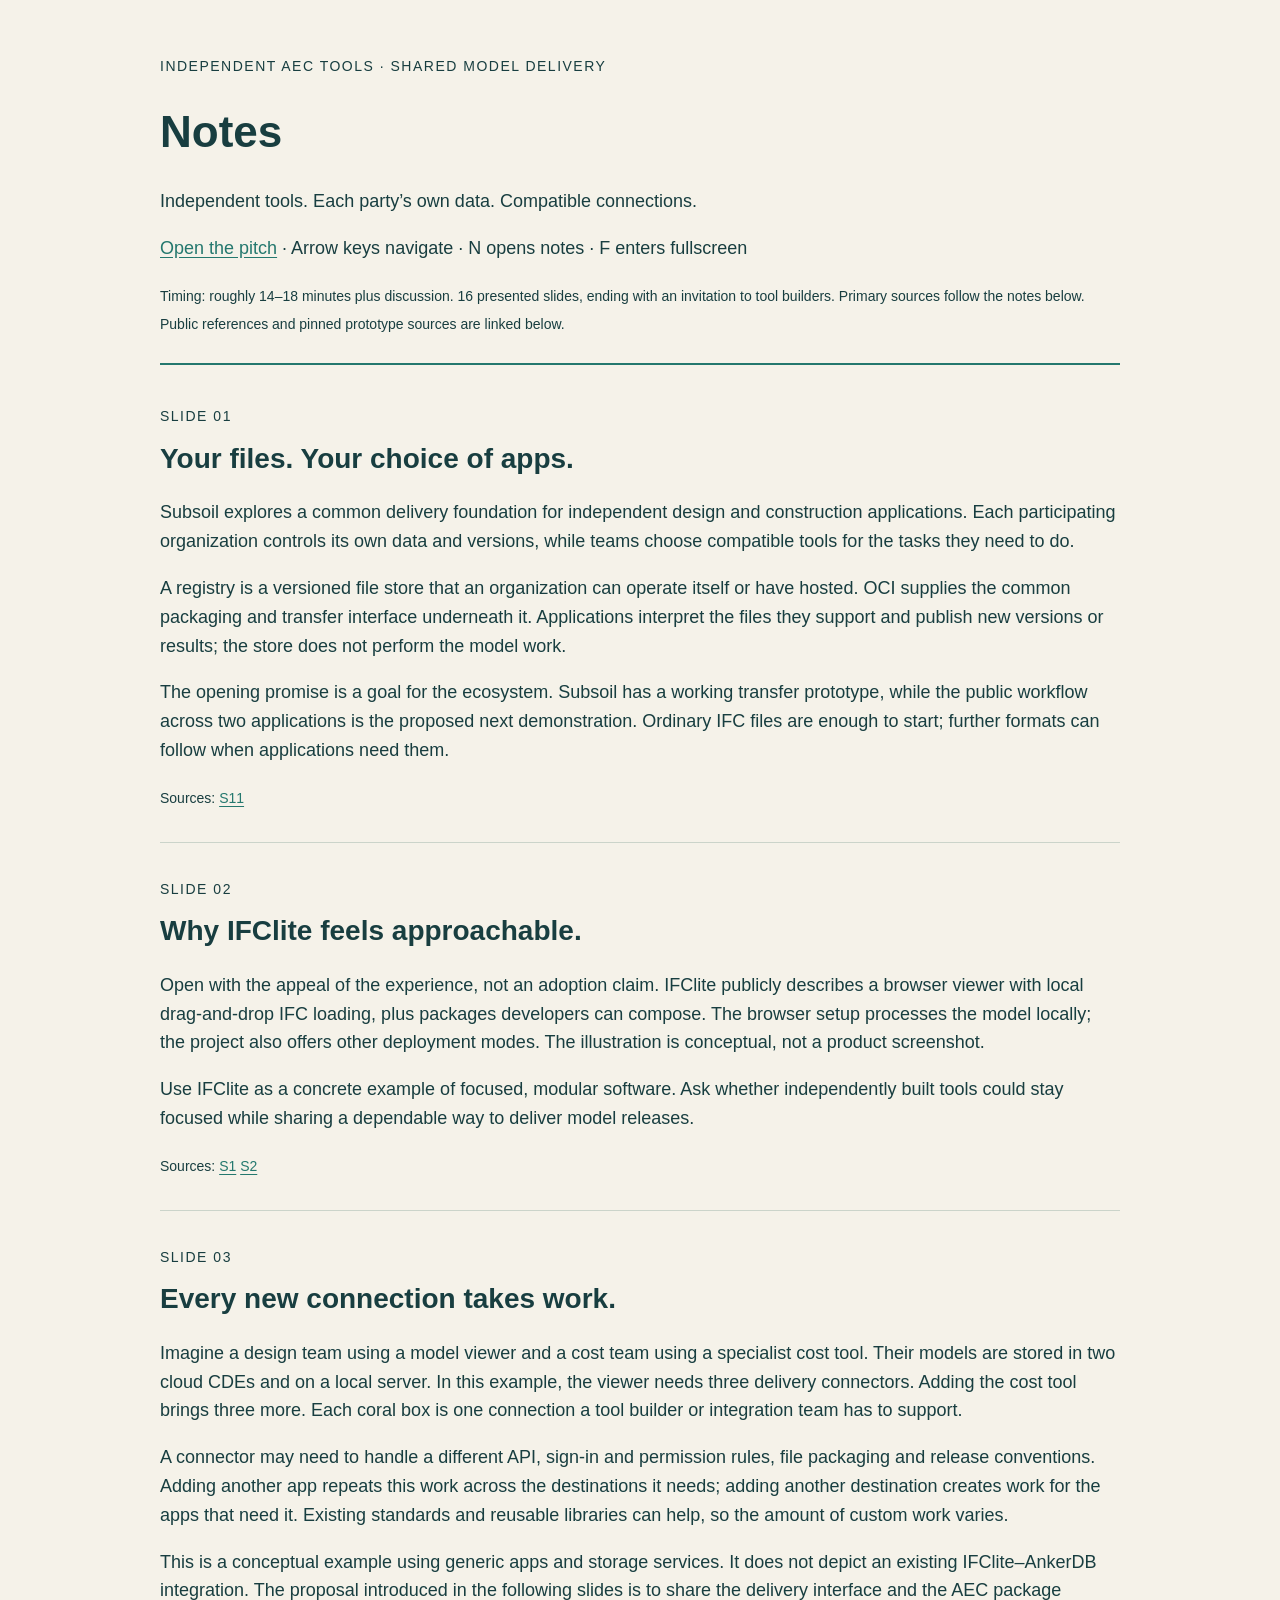
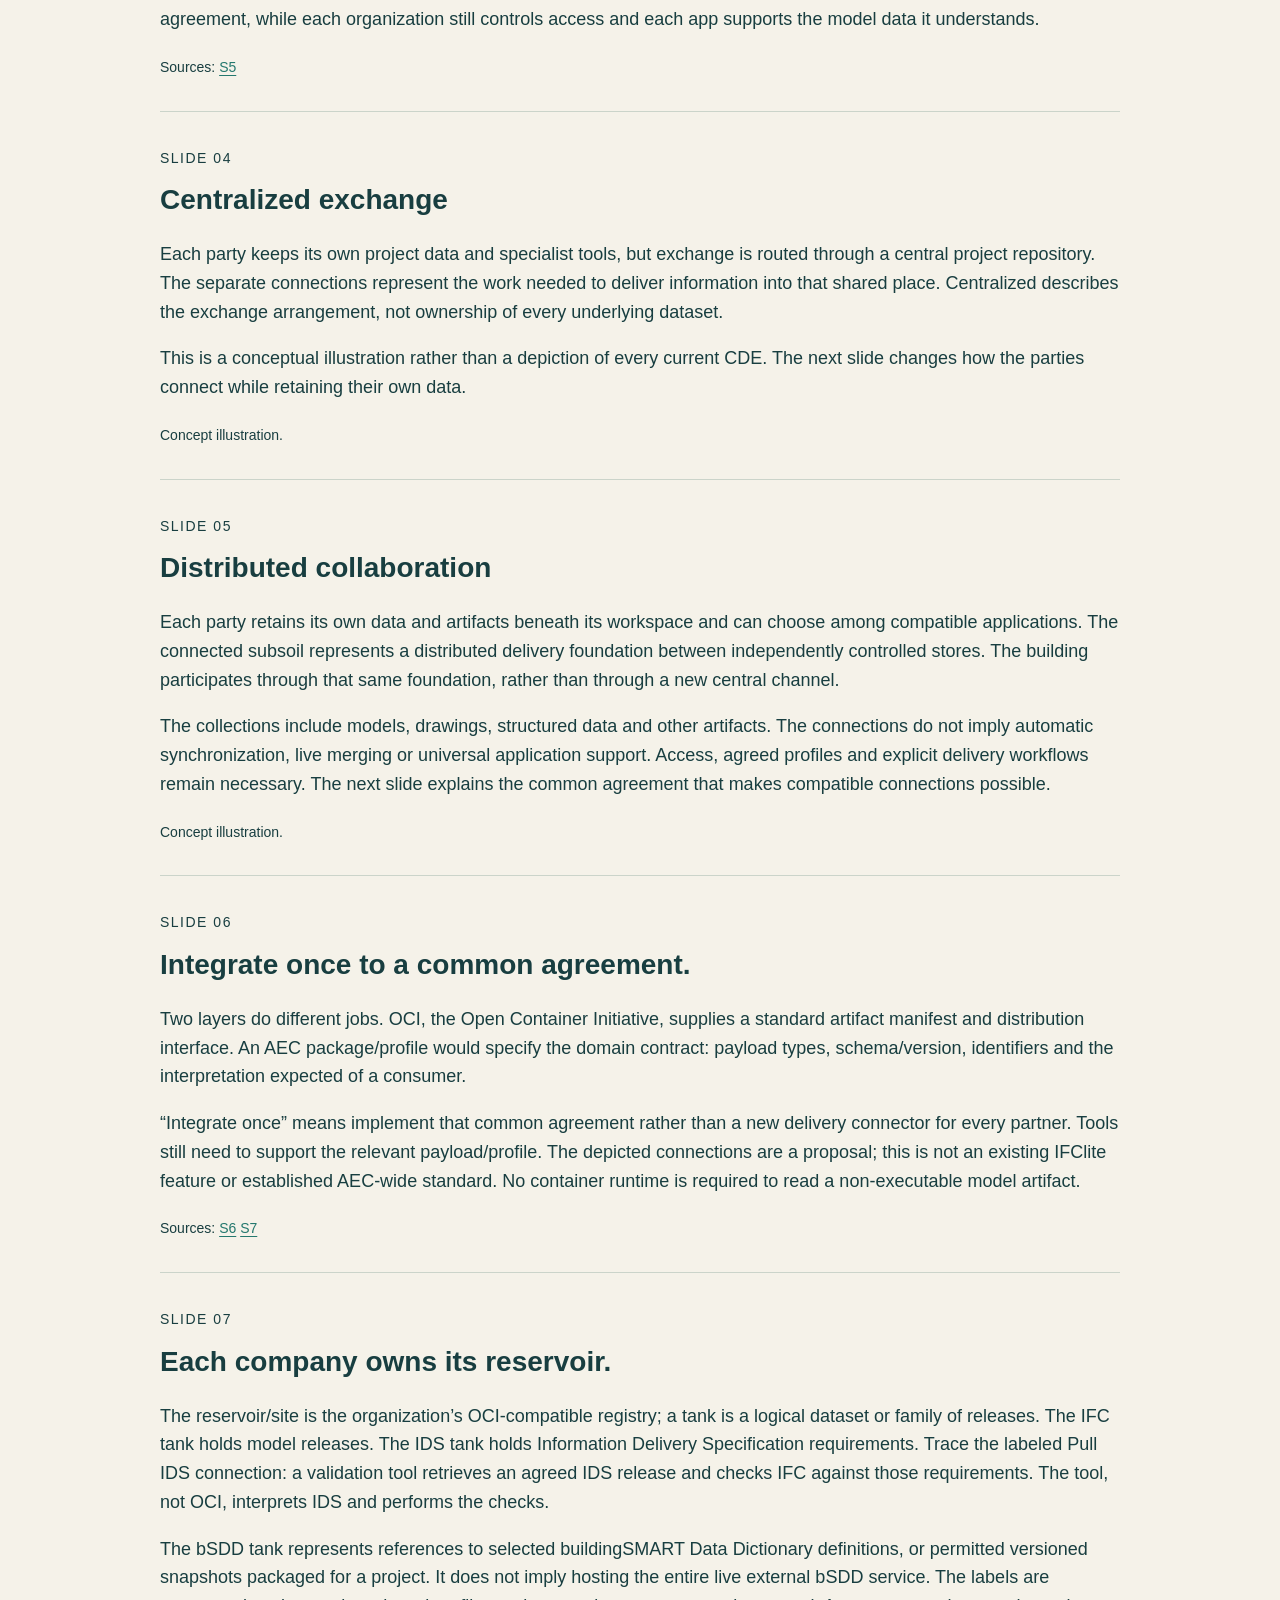
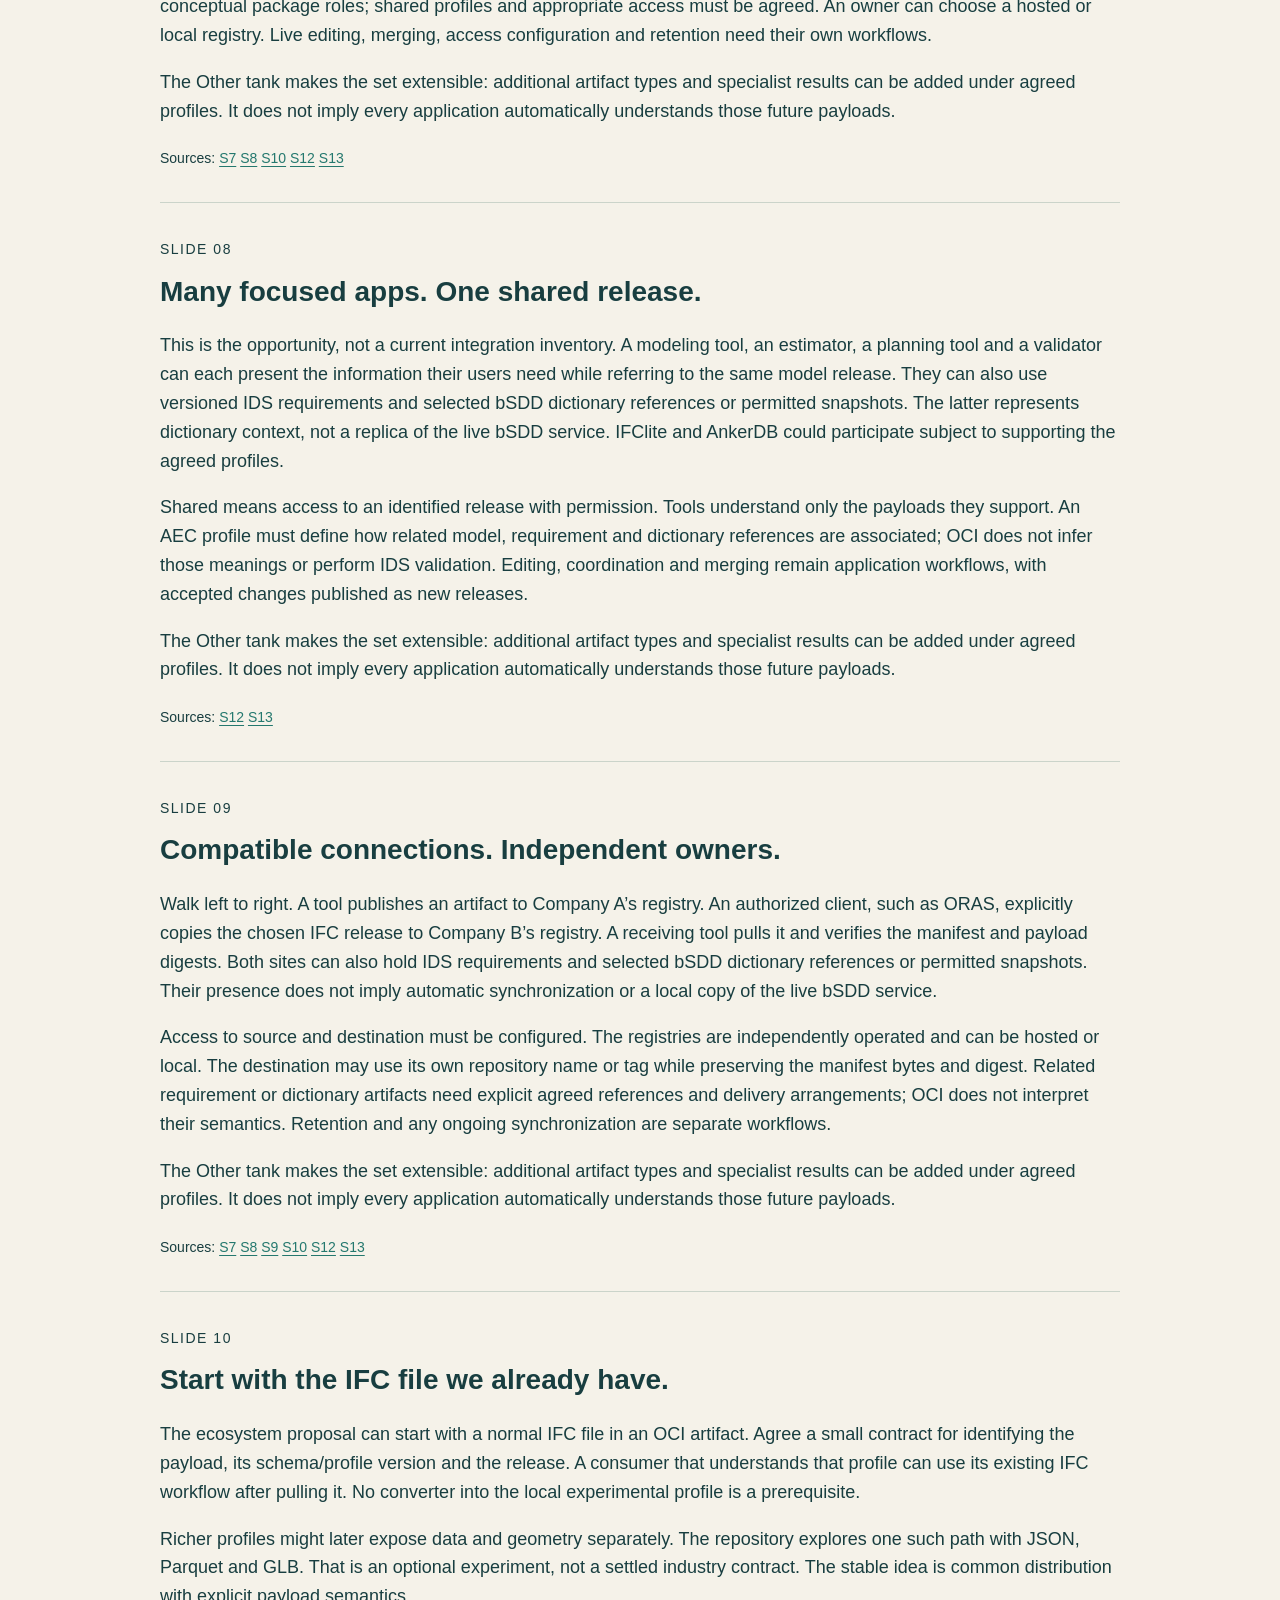
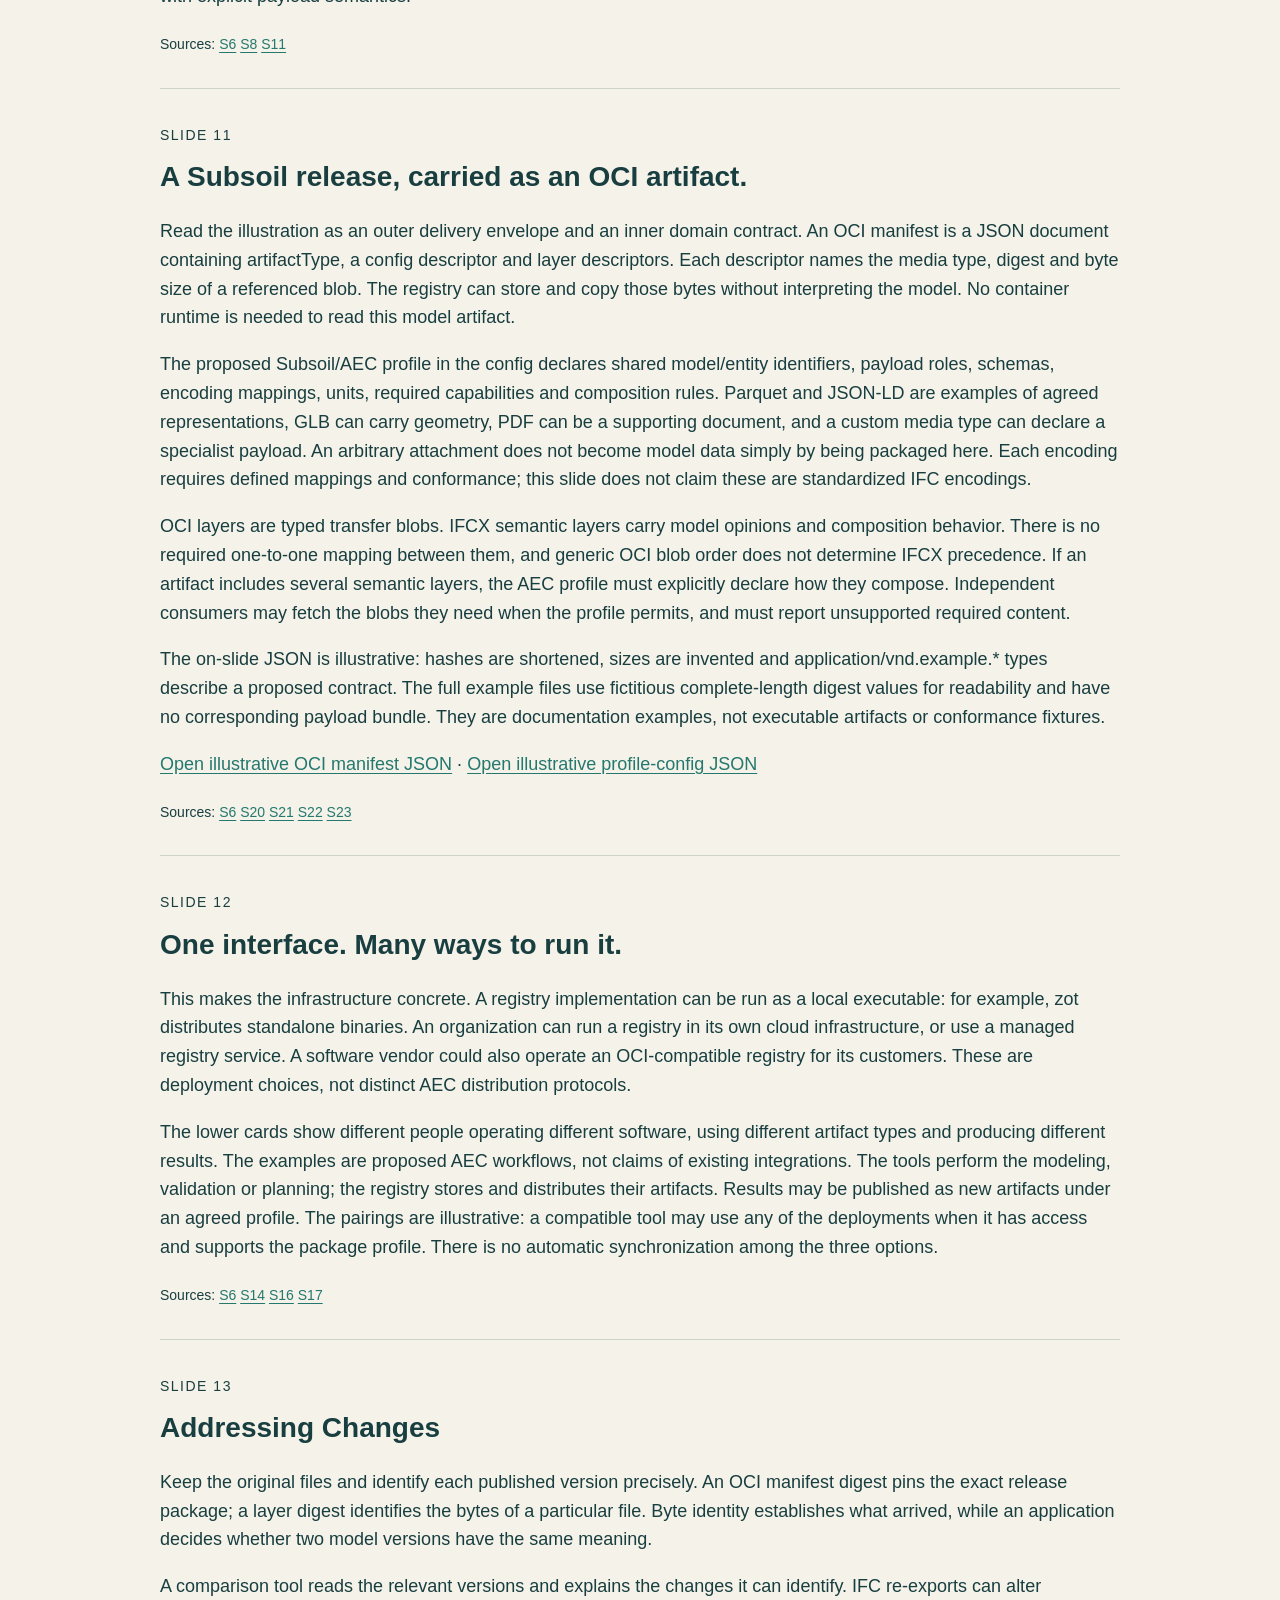
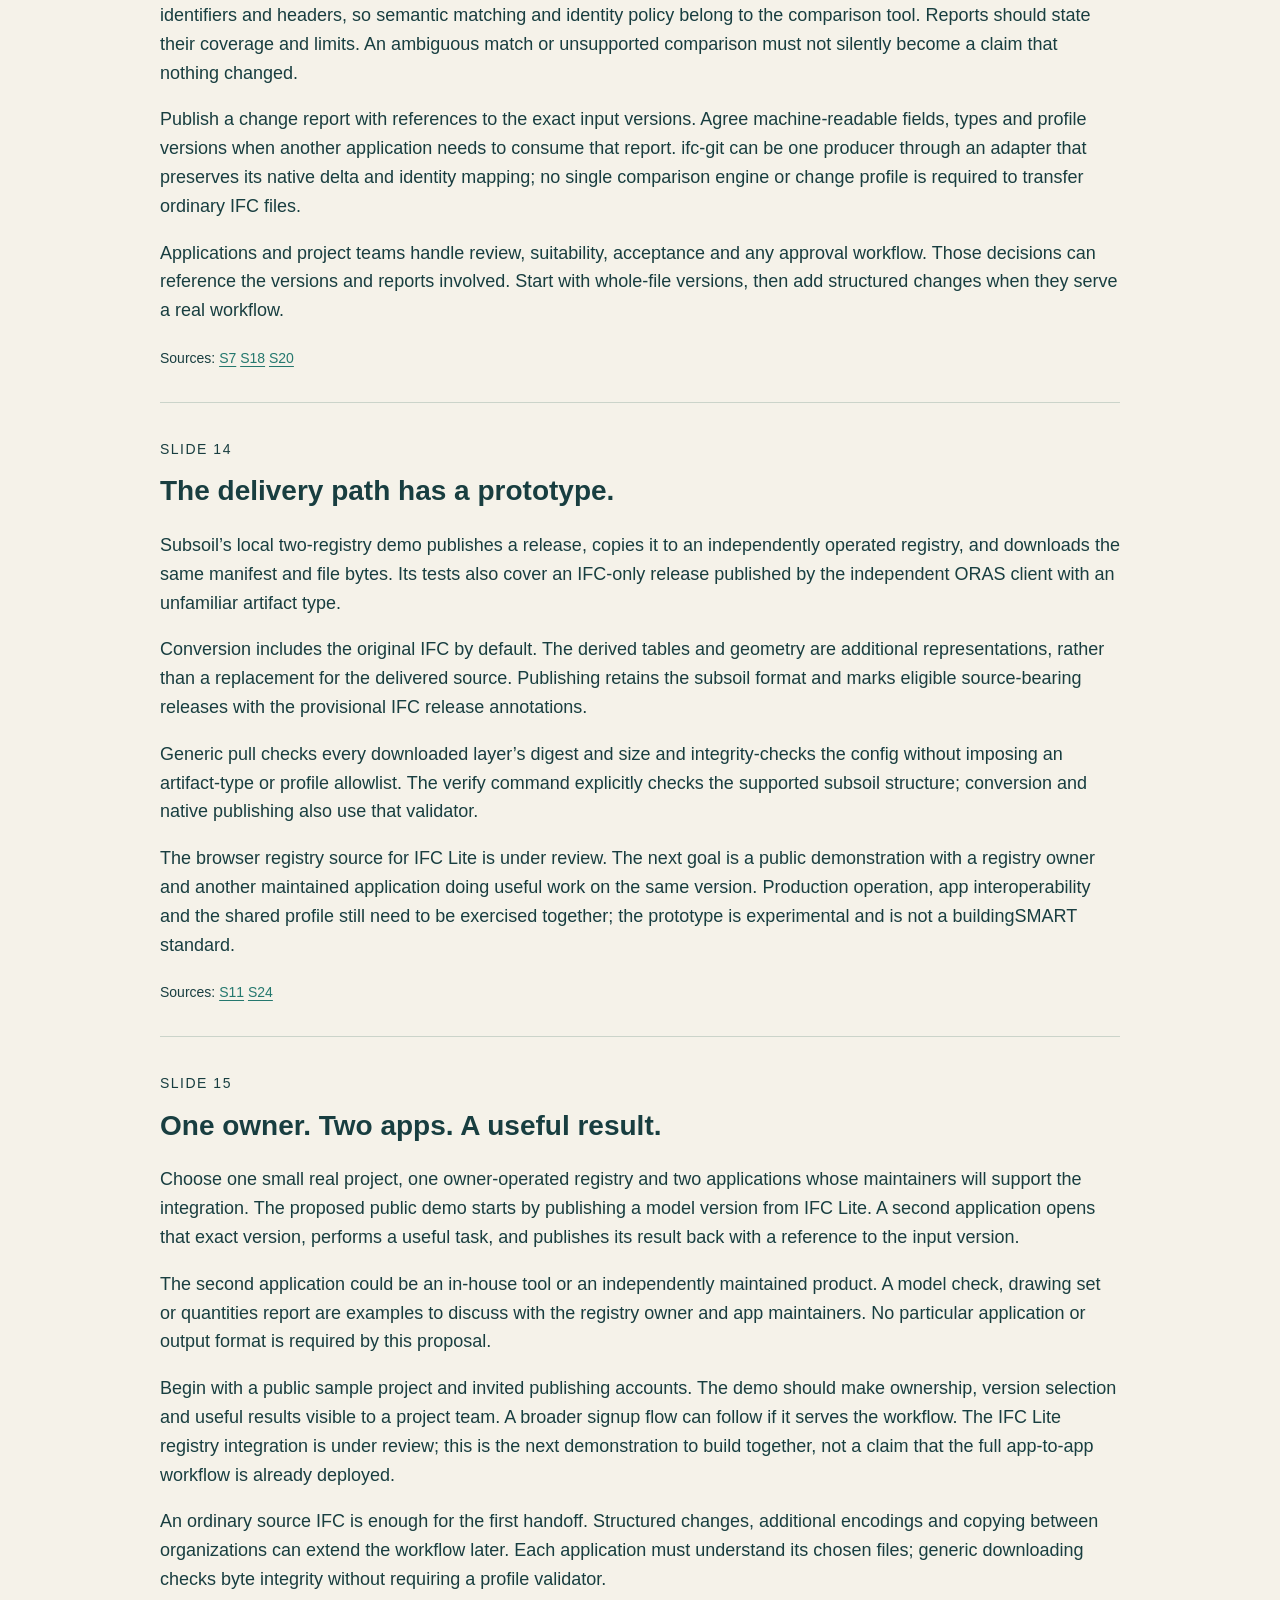
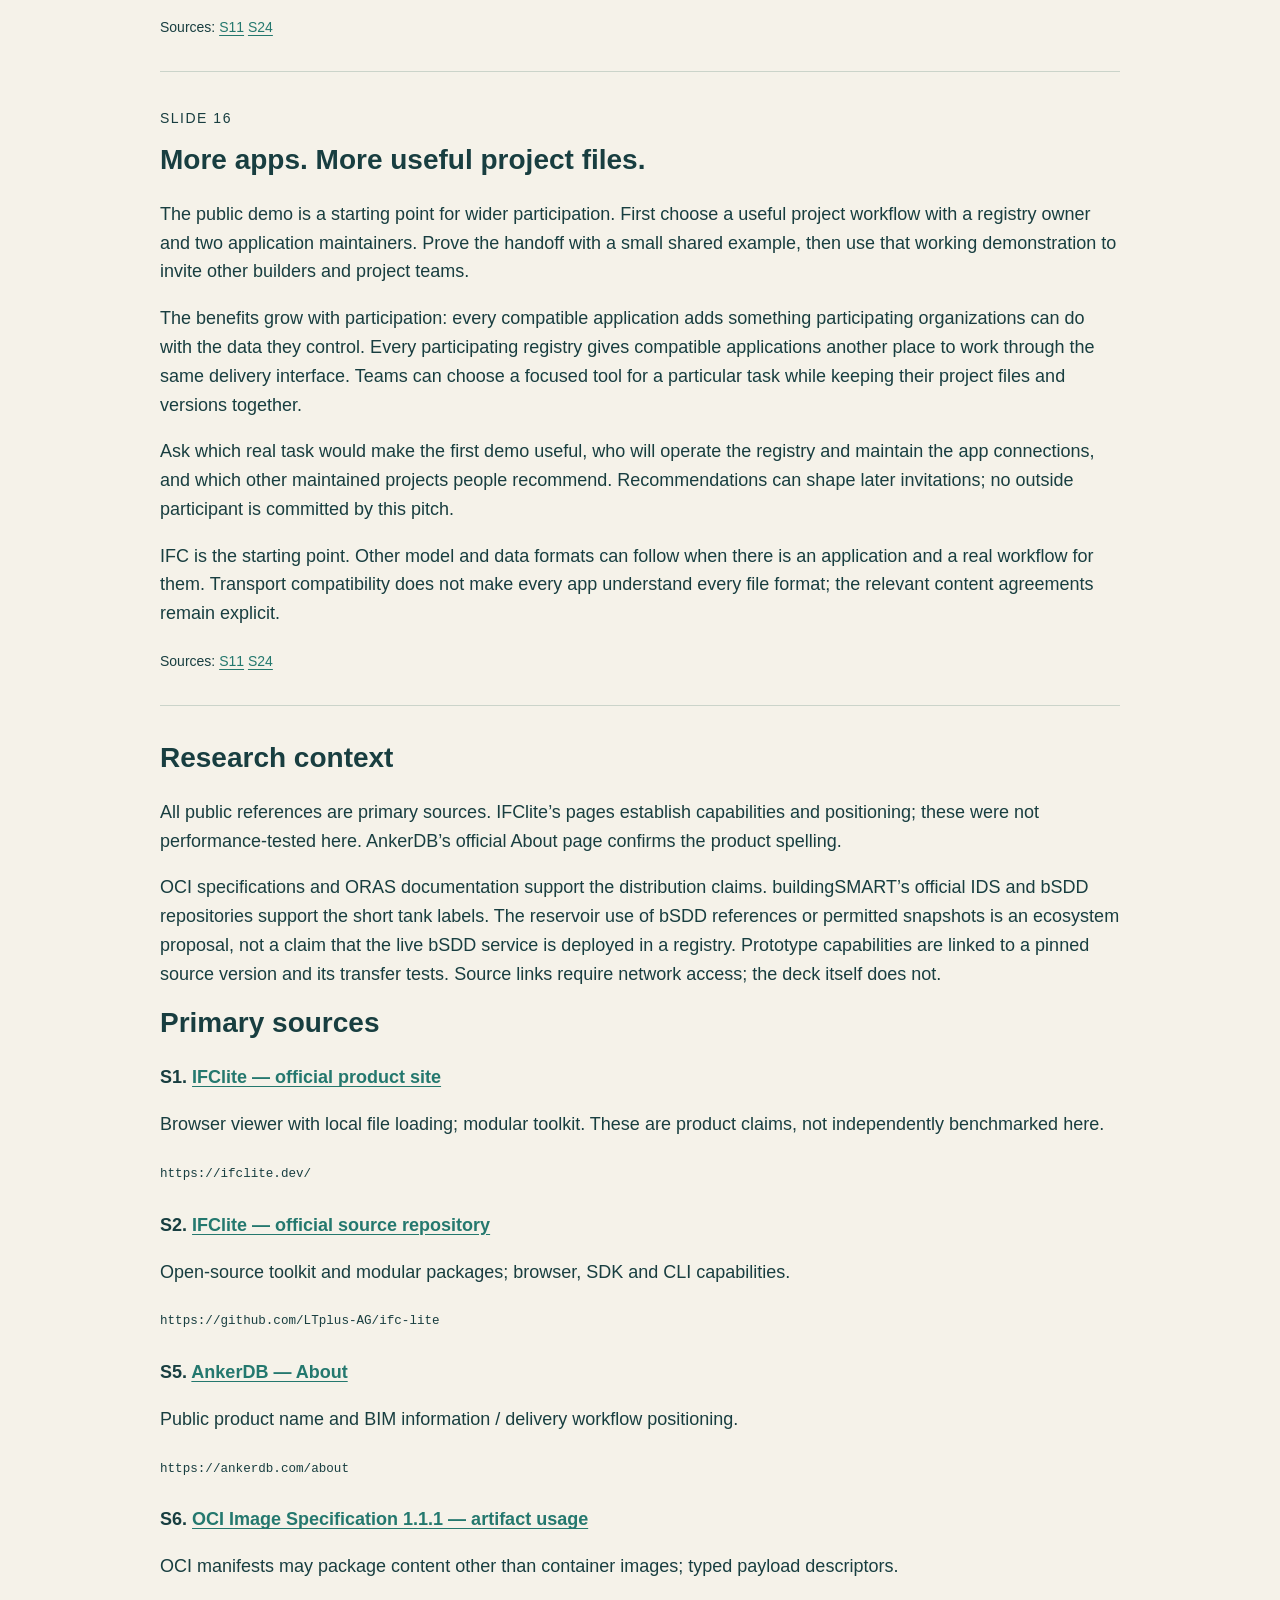
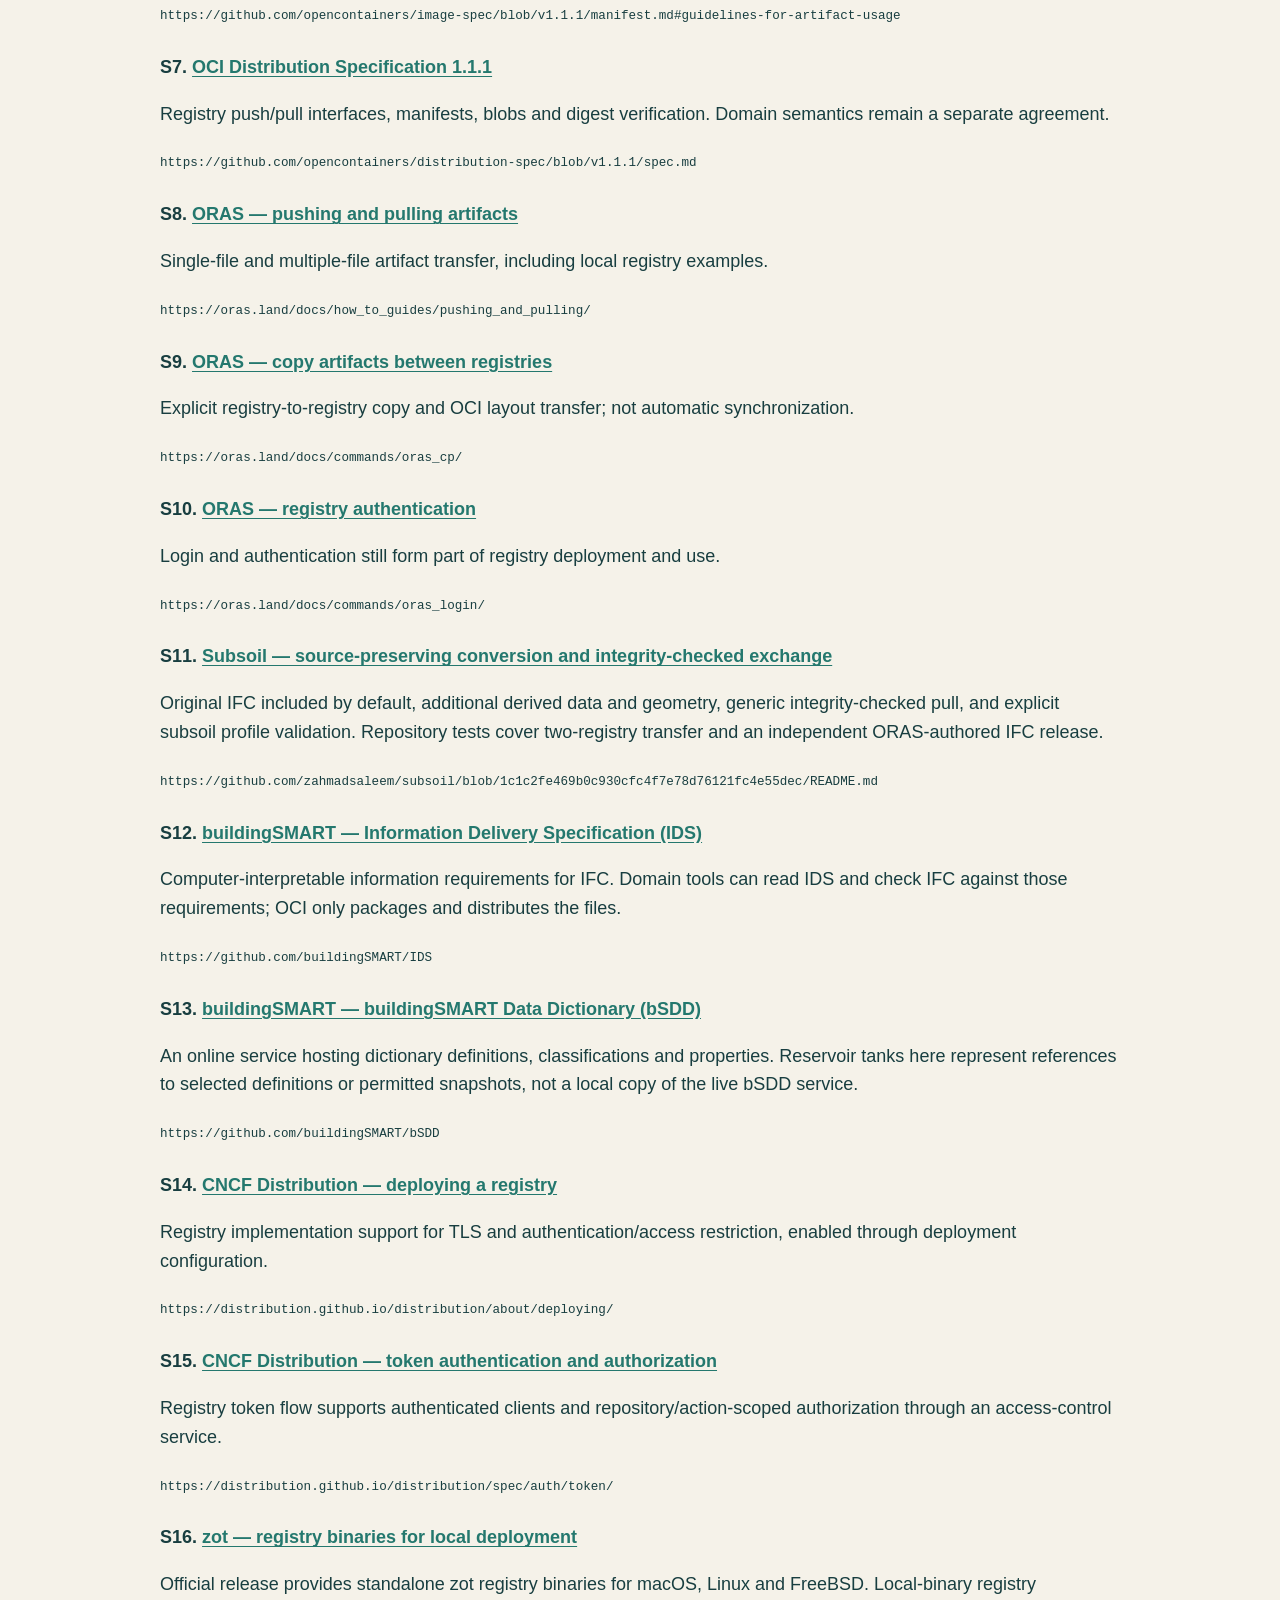
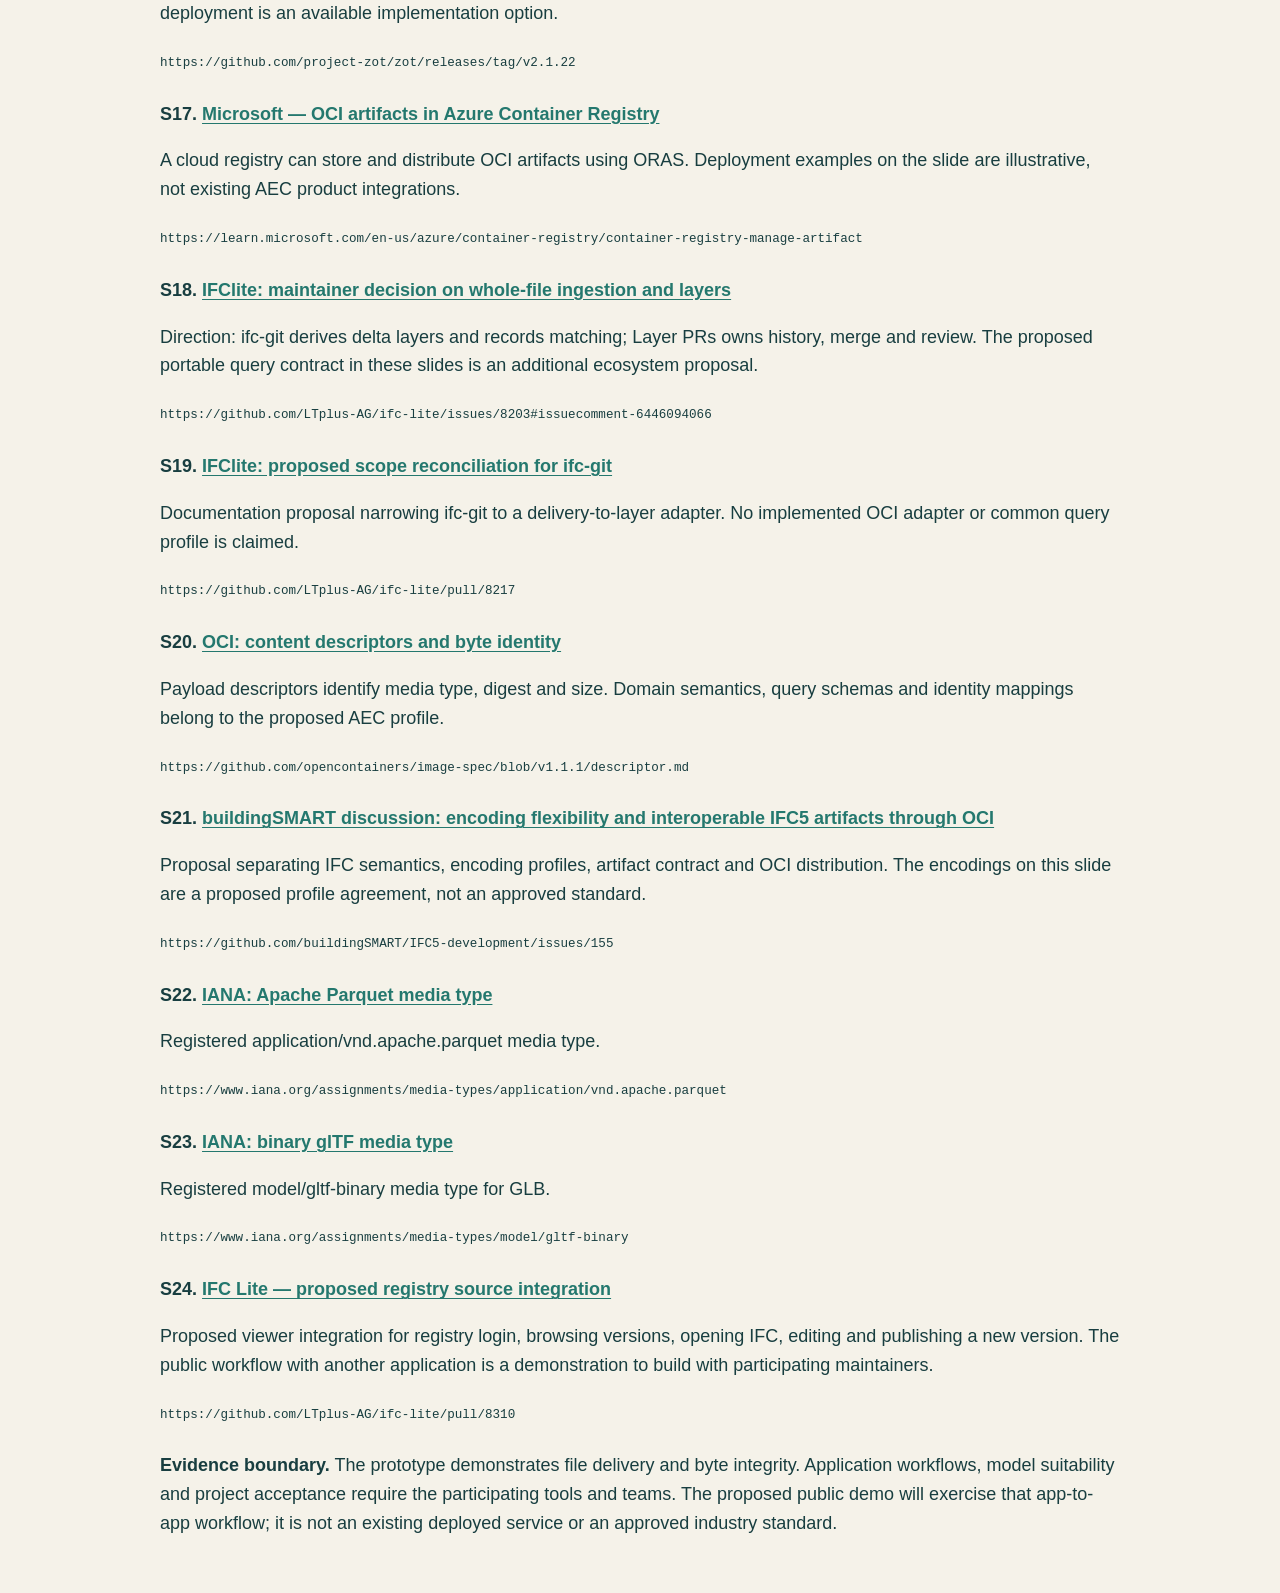
==== commit 4d6028f5: "Illustrate centralized exchange and distributed collaboration in pitch" ====
--- a/presentations/oci-aec-2026-10-28/speaker-notes.html
+++ b/presentations/oci-aec-2026-10-28/speaker-notes.html
@@ -1 +1 @@
-<!doctype html><html lang="en"><head><meta charset="utf-8"><meta name="viewport" content="width=device-width,initial-scale=1"><meta name="color-scheme" content="light"><meta name="description" content="Subsoil: project owners control their files while teams choose compatible design and construction apps. A proposed public demo connects one registry and two applications."><title>Notes · Pitch</title><style>body{font:18px/1.6 Arial,sans-serif;max-width:960px;margin:55px auto;padding:0 28px;color:#183e40;background:#f5f2e9}h1{font-size:44px;line-height:1.15}h2{font-size:28px;line-height:1.2;margin-top:0}header{border-bottom:2px solid #24786e;margin-bottom:40px;padding-bottom:25px}article{padding:0 0 30px;margin:0 0 35px;border-bottom:1px solid #cbd4ca}a{color:#24786e;text-underline-offset:3px}small{font-size:14px}.source{margin-bottom:25px}code{font-size:.9em;overflow-wrap:anywhere}.top{font-size:14px;letter-spacing:1.5px;text-transform:uppercase}@media print{body{background:white;font-size:12pt;margin:0;max-width:none}article{break-inside:avoid}h1{font-size:26pt}h2{font-size:18pt}a{color:inherit}.open-deck{display:none}}</style></head><body><header><p class="top">Independent AEC tools · Shared model delivery</p><h1>Notes</h1><p>Independent tools. Owner-controlled data. Compatible connections.</p><p class="open-deck"><a href="index.html">Open the pitch</a> · Arrow keys navigate · N opens notes · F enters fullscreen</p><small>Timing: roughly 14–18 minutes plus discussion. 14 presented slides, ending with an invitation to tool builders. Primary sources follow the notes below. Public references and pinned prototype sources are linked below.</small></header><article id="note-1"><p class="top">Slide 01</p><h2>Your files. Your choice of apps.</h2><p>Subsoil explores a common delivery foundation for independent design and construction applications. Project owners keep control of their files and versions, while teams choose compatible tools for the tasks they need to do.</p><p>A registry is a versioned file store that an organization can operate itself or have hosted. OCI supplies the common packaging and transfer interface underneath it. Applications interpret the files they support and publish new versions or results; the store does not perform the model work.</p><p>The opening promise is a goal for the ecosystem. Subsoil has a working transfer prototype, while the public workflow across two applications is the proposed next demonstration. Ordinary IFC files are enough to start; further formats can follow when applications need them.</p><small>Sources: <a href="https://github.com/zahmadsaleem/subsoil/blob/1c1c2fe469b0c930cfc4f7e78d76121fc4e55dec/README.md" target="_blank" rel="noopener">S11</a></small></article><article id="note-2"><p class="top">Slide 02</p><h2>Why IFClite feels approachable.</h2><p>Open with the appeal of the experience, not an adoption claim. IFClite publicly describes a browser viewer with local drag-and-drop IFC loading, plus packages developers can compose. The browser setup processes the model locally; the project also offers other deployment modes. The illustration is conceptual, not a product screenshot.</p><p>Use IFClite as a concrete example of focused, modular software. Ask whether independently built tools could stay focused while sharing a dependable way to deliver model releases.</p><small>Sources: <a href="https://ifclite.dev/" target="_blank" rel="noopener">S1</a> <a href="https://github.com/LTplus-AG/ifc-lite" target="_blank" rel="noopener">S2</a></small></article><article id="note-3"><p class="top">Slide 03</p><h2>Every new connection takes work.</h2><p>Imagine a design team using a model viewer and a cost team using a specialist cost tool. Their models are stored in two cloud CDEs and on a local server. In this example, the viewer needs three delivery connectors. Adding the cost tool brings three more. Each coral box is one connection a tool builder or integration team has to support.</p><p>A connector may need to handle a different API, sign-in and permission rules, file packaging and release conventions. Adding another app repeats this work across the destinations it needs; adding another destination creates work for the apps that need it. Existing standards and reusable libraries can help, so the amount of custom work varies.</p><p>This is a conceptual example using generic apps and storage services. It does not depict an existing IFClite–AnkerDB integration. The proposal on the next slide is to share the delivery interface and the AEC package agreement, while each organization still controls access and each app supports the model data it understands.</p><small>Sources: <a href="https://ankerdb.com/about" target="_blank" rel="noopener">S5</a></small></article><article id="note-4"><p class="top">Slide 04</p><h2>Integrate once to a common agreement.</h2><p>Two layers do different jobs. OCI, the Open Container Initiative, supplies a standard artifact manifest and distribution interface. An AEC package/profile would specify the domain contract: payload types, schema/version, identifiers and the interpretation expected of a consumer.</p><p>“Integrate once” means implement that common agreement rather than a new delivery connector for every partner. Tools still need to support the relevant payload/profile. The depicted connections are a proposal; this is not an existing IFClite feature or established AEC-wide standard. No container runtime is required to read a non-executable model artifact.</p><small>Sources: <a href="https://github.com/opencontainers/image-spec/blob/v1.1.1/manifest.md#guidelines-for-artifact-usage" target="_blank" rel="noopener">S6</a> <a href="https://github.com/opencontainers/distribution-spec/blob/v1.1.1/spec.md" target="_blank" rel="noopener">S7</a></small></article><article id="note-5"><p class="top">Slide 05</p><h2>Each company owns its reservoir.</h2><p>The reservoir/site is the organization’s OCI-compatible registry; a tank is a logical dataset or family of releases. The IFC tank holds model releases. The IDS tank holds Information Delivery Specification requirements. Trace the labeled Pull IDS connection: a validation tool retrieves an agreed IDS release and checks IFC against those requirements. The tool, not OCI, interprets IDS and performs the checks.</p><p>The bSDD tank represents references to selected buildingSMART Data Dictionary definitions, or permitted versioned snapshots packaged for a project. It does not imply hosting the entire live external bSDD service. The labels are conceptual package roles; shared profiles and appropriate access must be agreed. An owner can choose a hosted or local registry. Live editing, merging, access configuration and retention need their own workflows.</p><p>The Other tank makes the set extensible: additional artifact types and specialist results can be added under agreed profiles. It does not imply every application automatically understands those future payloads.</p><small>Sources: <a href="https://github.com/opencontainers/distribution-spec/blob/v1.1.1/spec.md" target="_blank" rel="noopener">S7</a> <a href="https://oras.land/docs/how_to_guides/pushing_and_pulling/" target="_blank" rel="noopener">S8</a> <a href="https://oras.land/docs/commands/oras_login/" target="_blank" rel="noopener">S10</a> <a href="https://github.com/buildingSMART/IDS" target="_blank" rel="noopener">S12</a> <a href="https://github.com/buildingSMART/bSDD" target="_blank" rel="noopener">S13</a></small></article><article id="note-6"><p class="top">Slide 06</p><h2>Many focused apps. One shared release.</h2><p>This is the opportunity, not a current integration inventory. A modeling tool, an estimator, a planning tool and a validator can each present the information their users need while referring to the same model release. They can also use versioned IDS requirements and selected bSDD dictionary references or permitted snapshots. The latter represents dictionary context, not a replica of the live bSDD service. IFClite and AnkerDB could participate subject to supporting the agreed profiles.</p><p>Shared means access to an identified release with permission. Tools understand only the payloads they support. An AEC profile must define how related model, requirement and dictionary references are associated; OCI does not infer those meanings or perform IDS validation. Editing, coordination and merging remain application workflows, with accepted changes published as new releases.</p><p>The Other tank makes the set extensible: additional artifact types and specialist results can be added under agreed profiles. It does not imply every application automatically understands those future payloads.</p><small>Sources: <a href="https://github.com/buildingSMART/IDS" target="_blank" rel="noopener">S12</a> <a href="https://github.com/buildingSMART/bSDD" target="_blank" rel="noopener">S13</a></small></article><article id="note-7"><p class="top">Slide 07</p><h2>Compatible connections. Independent owners.</h2><p>Walk left to right. A tool publishes an artifact to Company A’s registry. An authorized client, such as ORAS, explicitly copies the chosen IFC release to Company B’s registry. A receiving tool pulls it and verifies the manifest and payload digests. Both sites can also hold IDS requirements and selected bSDD dictionary references or permitted snapshots. Their presence does not imply automatic synchronization or a local copy of the live bSDD service.</p><p>Access to source and destination must be configured. The registries are independently operated and can be hosted or local. The destination may use its own repository name or tag while preserving the manifest bytes and digest. Related requirement or dictionary artifacts need explicit agreed references and delivery arrangements; OCI does not interpret their semantics. Retention and any ongoing synchronization are separate workflows.</p><p>The Other tank makes the set extensible: additional artifact types and specialist results can be added under agreed profiles. It does not imply every application automatically understands those future payloads.</p><small>Sources: <a href="https://github.com/opencontainers/distribution-spec/blob/v1.1.1/spec.md" target="_blank" rel="noopener">S7</a> <a href="https://oras.land/docs/how_to_guides/pushing_and_pulling/" target="_blank" rel="noopener">S8</a> <a href="https://oras.land/docs/commands/oras_cp/" target="_blank" rel="noopener">S9</a> <a href="https://oras.land/docs/commands/oras_login/" target="_blank" rel="noopener">S10</a> <a href="https://github.com/buildingSMART/IDS" target="_blank" rel="noopener">S12</a> <a href="https://github.com/buildingSMART/bSDD" target="_blank" rel="noopener">S13</a></small></article><article id="note-8"><p class="top">Slide 08</p><h2>Start with the IFC file we already have.</h2><p>The ecosystem proposal can start with a normal IFC file in an OCI artifact. Agree a small contract for identifying the payload, its schema/profile version and the release. A consumer that understands that profile can use its existing IFC workflow after pulling it. No converter into the local experimental profile is a prerequisite.</p><p>Richer profiles might later expose data and geometry separately. The repository explores one such path with JSON, Parquet and GLB. That is an optional experiment, not a settled industry contract. The stable idea is common distribution with explicit payload semantics.</p><small>Sources: <a href="https://github.com/opencontainers/image-spec/blob/v1.1.1/manifest.md#guidelines-for-artifact-usage" target="_blank" rel="noopener">S6</a> <a href="https://oras.land/docs/how_to_guides/pushing_and_pulling/" target="_blank" rel="noopener">S8</a> <a href="https://github.com/zahmadsaleem/subsoil/blob/1c1c2fe469b0c930cfc4f7e78d76121fc4e55dec/README.md" target="_blank" rel="noopener">S11</a></small></article><article id="note-9"><p class="top">Slide 09</p><h2>A Subsoil release, carried as an OCI artifact.</h2><p>Read the illustration as an outer delivery envelope and an inner domain contract. An OCI manifest is a JSON document containing artifactType, a config descriptor and layer descriptors. Each descriptor names the media type, digest and byte size of a referenced blob. The registry can store and copy those bytes without interpreting the model. No container runtime is needed to read this model artifact.</p><p>The proposed Subsoil/AEC profile in the config declares shared model/entity identifiers, payload roles, schemas, encoding mappings, units, required capabilities and composition rules. Parquet and JSON-LD are examples of agreed representations, GLB can carry geometry, PDF can be a supporting document, and a custom media type can declare a specialist payload. An arbitrary attachment does not become model data simply by being packaged here. Each encoding requires defined mappings and conformance; this slide does not claim these are standardized IFC encodings.</p><p>OCI layers are typed transfer blobs. IFCX semantic layers carry model opinions and composition behavior. There is no required one-to-one mapping between them, and generic OCI blob order does not determine IFCX precedence. If an artifact includes several semantic layers, the AEC profile must explicitly declare how they compose. Independent consumers may fetch the blobs they need when the profile permits, and must report unsupported required content.</p><p>The on-slide JSON is illustrative: hashes are shortened, sizes are invented and application/vnd.example.* types describe a proposed contract. The full example files use fictitious complete-length digest values for readability and have no corresponding payload bundle. They are documentation examples, not executable artifacts or conformance fixtures.</p><p><a href="oci-subsoil-manifest.example.json">Open illustrative OCI manifest JSON</a> · <a href="subsoil-profile-config.example.json">Open illustrative profile-config JSON</a></p><small>Sources: <a href="https://github.com/opencontainers/image-spec/blob/v1.1.1/manifest.md#guidelines-for-artifact-usage" target="_blank" rel="noopener">S6</a> <a href="https://github.com/opencontainers/image-spec/blob/v1.1.1/descriptor.md" target="_blank" rel="noopener">S20</a> <a href="https://github.com/buildingSMART/IFC5-development/issues/155" target="_blank" rel="noopener">S21</a> <a href="https://www.iana.org/assignments/media-types/application/vnd.apache.parquet" target="_blank" rel="noopener">S22</a> <a href="https://www.iana.org/assignments/media-types/model/gltf-binary" target="_blank" rel="noopener">S23</a></small></article><article id="note-10"><p class="top">Slide 10</p><h2>One interface. Many ways to run it.</h2><p>This makes the infrastructure concrete. A registry implementation can be run as a local executable: for example, zot distributes standalone binaries. An organization can run a registry in its own cloud infrastructure, or use a managed registry service. A software vendor could also operate an OCI-compatible registry for its customers. These are deployment choices, not distinct AEC distribution protocols.</p><p>The lower cards show different people operating different software, using different artifact types and producing different results. The examples are proposed AEC workflows, not claims of existing integrations. The tools perform the modeling, validation or planning; the registry stores and distributes their artifacts. Results may be published as new artifacts under an agreed profile. The pairings are illustrative: a compatible tool may use any of the deployments when it has access and supports the package profile. There is no automatic synchronization among the three options.</p><small>Sources: <a href="https://github.com/opencontainers/image-spec/blob/v1.1.1/manifest.md#guidelines-for-artifact-usage" target="_blank" rel="noopener">S6</a> <a href="https://distribution.github.io/distribution/about/deploying/" target="_blank" rel="noopener">S14</a> <a href="https://github.com/project-zot/zot/releases/tag/v2.1.22" target="_blank" rel="noopener">S16</a> <a href="https://learn.microsoft.com/en-us/azure/container-registry/container-registry-manage-artifact" target="_blank" rel="noopener">S17</a></small></article><article id="note-11"><p class="top">Slide 11</p><h2>Addressing Changes</h2><p>Keep the original files and identify each published version precisely. An OCI manifest digest pins the exact release package; a layer digest identifies the bytes of a particular file. Byte identity establishes what arrived, while an application decides whether two model versions have the same meaning.</p><p>A comparison tool reads the relevant versions and explains the changes it can identify. IFC re-exports can alter identifiers and headers, so semantic matching and identity policy belong to the comparison tool. Reports should state their coverage and limits. An ambiguous match or unsupported comparison must not silently become a claim that nothing changed.</p><p>Publish a change report with references to the exact input versions. Agree machine-readable fields, types and profile versions when another application needs to consume that report. ifc-git can be one producer through an adapter that preserves its native delta and identity mapping; no single comparison engine or change profile is required to transfer ordinary IFC files.</p><p>Applications and project teams handle review, suitability, acceptance and any approval workflow. Those decisions can reference the versions and reports involved. Start with whole-file versions, then add structured changes when they serve a real workflow.</p><small>Sources: <a href="https://github.com/opencontainers/distribution-spec/blob/v1.1.1/spec.md" target="_blank" rel="noopener">S7</a> <a href="https://github.com/LTplus-AG/ifc-lite/issues/8203#issuecomment-6446094066" target="_blank" rel="noopener">S18</a> <a href="https://github.com/opencontainers/image-spec/blob/v1.1.1/descriptor.md" target="_blank" rel="noopener">S20</a></small></article><article id="note-12"><p class="top">Slide 12</p><h2>The delivery path has a prototype.</h2><p>Subsoil’s local two-registry demo publishes a release, copies it to an independently operated registry, and downloads the same manifest and file bytes. Its tests also cover an IFC-only release published by the independent ORAS client with an unfamiliar artifact type.</p><p>Conversion includes the original IFC by default. The derived tables and geometry are additional representations, rather than a replacement for the delivered source. Publishing retains the subsoil format and marks eligible source-bearing releases with the provisional IFC release annotations.</p><p>Generic pull checks every downloaded layer’s digest and size and integrity-checks the config without imposing an artifact-type or profile allowlist. The verify command explicitly checks the supported subsoil structure; conversion and native publishing also use that validator.</p><p>The browser registry source for IFC Lite is under review. The next goal is a public demonstration with a registry owner and another maintained application doing useful work on the same version. Production operation, app interoperability and the shared profile still need to be exercised together; the prototype is experimental and is not a buildingSMART standard.</p><small>Sources: <a href="https://github.com/zahmadsaleem/subsoil/blob/1c1c2fe469b0c930cfc4f7e78d76121fc4e55dec/README.md" target="_blank" rel="noopener">S11</a> <a href="https://github.com/LTplus-AG/ifc-lite/pull/8310" target="_blank" rel="noopener">S24</a></small></article><article id="note-13"><p class="top">Slide 13</p><h2>One owner. Two apps. A useful result.</h2><p>Choose one small real project, one owner-operated registry and two applications whose maintainers will support the integration. The proposed public demo starts by publishing a model version from IFC Lite. A second application opens that exact version, performs a useful task, and publishes its result back with a reference to the input version.</p><p>The second application could be an in-house tool or an independently maintained product. A model check, drawing set or quantities report are examples to discuss with the registry owner and app maintainers. No particular application or output format is required by this proposal.</p><p>Begin with a public sample project and invited publishing accounts. The demo should make ownership, version selection and useful results visible to a project team. A broader signup flow can follow if it serves the workflow. The IFC Lite registry integration is under review; this is the next demonstration to build together, not a claim that the full app-to-app workflow is already deployed.</p><p>An ordinary source IFC is enough for the first handoff. Structured changes, additional encodings and copying between organizations can extend the workflow later. Each application must understand its chosen files; generic downloading checks byte integrity without requiring a profile validator.</p><small>Sources: <a href="https://github.com/zahmadsaleem/subsoil/blob/1c1c2fe469b0c930cfc4f7e78d76121fc4e55dec/README.md" target="_blank" rel="noopener">S11</a> <a href="https://github.com/LTplus-AG/ifc-lite/pull/8310" target="_blank" rel="noopener">S24</a></small></article><article id="note-14"><p class="top">Slide 14</p><h2>More apps. More useful project files.</h2><p>The public demo is a starting point for wider participation. First choose a useful project workflow with a registry owner and two application maintainers. Prove the handoff with a small shared example, then use that working demonstration to invite other builders and project teams.</p><p>The benefits grow with participation: every compatible application adds something project owners can do with the files they already control. Every participating registry gives compatible applications another place to work through the same delivery interface. Teams can choose a focused tool for a particular task while keeping their project files and versions together.</p><p>Ask which real task would make the first demo useful, who will operate the registry and maintain the app connections, and which other maintained projects people recommend. Recommendations can shape later invitations; no outside participant is committed by this pitch.</p><p>IFC is the starting point. Other model and data formats can follow when there is an application and a real workflow for them. Transport compatibility does not make every app understand every file format; the relevant content agreements remain explicit.</p><small>Sources: <a href="https://github.com/zahmadsaleem/subsoil/blob/1c1c2fe469b0c930cfc4f7e78d76121fc4e55dec/README.md" target="_blank" rel="noopener">S11</a> <a href="https://github.com/LTplus-AG/ifc-lite/pull/8310" target="_blank" rel="noopener">S24</a></small></article><h2>Research context</h2><p>All public references are primary sources. IFClite’s pages establish capabilities and positioning; these were not performance-tested here. AnkerDB’s official About page confirms the product spelling.</p><p>OCI specifications and ORAS documentation support the distribution claims. buildingSMART’s official IDS and bSDD repositories support the short tank labels. The reservoir use of bSDD references or permitted snapshots is an ecosystem proposal, not a claim that the live bSDD service is deployed in a registry. Prototype capabilities are linked to a pinned source version and its transfer tests. Source links require network access; the deck itself does not.</p><h2>Primary sources</h2><div class="source"><strong>S1. <a href="https://ifclite.dev/">IFClite — official product site</a></strong><p>Browser viewer with local file loading; modular toolkit. These are product claims, not independently benchmarked here.</p><small><code>https://ifclite.dev/</code></small></div><div class="source"><strong>S2. <a href="https://github.com/LTplus-AG/ifc-lite">IFClite — official source repository</a></strong><p>Open-source toolkit and modular packages; browser, SDK and CLI capabilities.</p><small><code>https://github.com/LTplus-AG/ifc-lite</code></small></div><div class="source"><strong>S5. <a href="https://ankerdb.com/about">AnkerDB — About</a></strong><p>Public product name and BIM information / delivery workflow positioning.</p><small><code>https://ankerdb.com/about</code></small></div><div class="source"><strong>S6. <a href="https://github.com/opencontainers/image-spec/blob/v1.1.1/manifest.md#guidelines-for-artifact-usage">OCI Image Specification 1.1.1 — artifact usage</a></strong><p>OCI manifests may package content other than container images; typed payload descriptors.</p><small><code>https://github.com/opencontainers/image-spec/blob/v1.1.1/manifest.md#guidelines-for-artifact-usage</code></small></div><div class="source"><strong>S7. <a href="https://github.com/opencontainers/distribution-spec/blob/v1.1.1/spec.md">OCI Distribution Specification 1.1.1</a></strong><p>Registry push/pull interfaces, manifests, blobs and digest verification. Domain semantics remain a separate agreement.</p><small><code>https://github.com/opencontainers/distribution-spec/blob/v1.1.1/spec.md</code></small></div><div class="source"><strong>S8. <a href="https://oras.land/docs/how_to_guides/pushing_and_pulling/">ORAS — pushing and pulling artifacts</a></strong><p>Single-file and multiple-file artifact transfer, including local registry examples.</p><small><code>https://oras.land/docs/how_to_guides/pushing_and_pulling/</code></small></div><div class="source"><strong>S9. <a href="https://oras.land/docs/commands/oras_cp/">ORAS — copy artifacts between registries</a></strong><p>Explicit registry-to-registry copy and OCI layout transfer; not automatic synchronization.</p><small><code>https://oras.land/docs/commands/oras_cp/</code></small></div><div class="source"><strong>S10. <a href="https://oras.land/docs/commands/oras_login/">ORAS — registry authentication</a></strong><p>Login and authentication still form part of registry deployment and use.</p><small><code>https://oras.land/docs/commands/oras_login/</code></small></div><div class="source"><strong>S11. <a href="https://github.com/zahmadsaleem/subsoil/blob/1c1c2fe469b0c930cfc4f7e78d76121fc4e55dec/README.md">Subsoil — source-preserving conversion and integrity-checked exchange</a></strong><p>Original IFC included by default, additional derived data and geometry, generic integrity-checked pull, and explicit subsoil profile validation. Repository tests cover two-registry transfer and an independent ORAS-authored IFC release.</p><small><code>https://github.com/zahmadsaleem/subsoil/blob/1c1c2fe469b0c930cfc4f7e78d76121fc4e55dec/README.md</code></small></div><div class="source"><strong>S12. <a href="https://github.com/buildingSMART/IDS">buildingSMART — Information Delivery Specification (IDS)</a></strong><p>Computer-interpretable information requirements for IFC. Domain tools can read IDS and check IFC against those requirements; OCI only packages and distributes the files.</p><small><code>https://github.com/buildingSMART/IDS</code></small></div><div class="source"><strong>S13. <a href="https://github.com/buildingSMART/bSDD">buildingSMART — buildingSMART Data Dictionary (bSDD)</a></strong><p>An online service hosting dictionary definitions, classifications and properties. Reservoir tanks here represent references to selected definitions or permitted snapshots, not a local copy of the live bSDD service.</p><small><code>https://github.com/buildingSMART/bSDD</code></small></div><div class="source"><strong>S14. <a href="https://distribution.github.io/distribution/about/deploying/">CNCF Distribution — deploying a registry</a></strong><p>Registry implementation support for TLS and authentication/access restriction, enabled through deployment configuration.</p><small><code>https://distribution.github.io/distribution/about/deploying/</code></small></div><div class="source"><strong>S15. <a href="https://distribution.github.io/distribution/spec/auth/token/">CNCF Distribution — token authentication and authorization</a></strong><p>Registry token flow supports authenticated clients and repository/action-scoped authorization through an access-control service.</p><small><code>https://distribution.github.io/distribution/spec/auth/token/</code></small></div><div class="source"><strong>S16. <a href="https://github.com/project-zot/zot/releases/tag/v2.1.22">zot — registry binaries for local deployment</a></strong><p>Official release provides standalone zot registry binaries for macOS, Linux and FreeBSD. Local-binary registry deployment is an available implementation option.</p><small><code>https://github.com/project-zot/zot/releases/tag/v2.1.22</code></small></div><div class="source"><strong>S17. <a href="https://learn.microsoft.com/en-us/azure/container-registry/container-registry-manage-artifact">Microsoft — OCI artifacts in Azure Container Registry</a></strong><p>A cloud registry can store and distribute OCI artifacts using ORAS. Deployment examples on the slide are illustrative, not existing AEC product integrations.</p><small><code>https://learn.microsoft.com/en-us/azure/container-registry/container-registry-manage-artifact</code></small></div><div class="source"><strong>S18. <a href="https://github.com/LTplus-AG/ifc-lite/issues/8203#issuecomment-6446094066">IFClite: maintainer decision on whole-file ingestion and layers</a></strong><p>Direction: ifc-git derives delta layers and records matching; Layer PRs owns history, merge and review. The proposed portable query contract in these slides is an additional ecosystem proposal.</p><small><code>https://github.com/LTplus-AG/ifc-lite/issues/8203#issuecomment-6446094066</code></small></div><div class="source"><strong>S19. <a href="https://github.com/LTplus-AG/ifc-lite/pull/8217">IFClite: proposed scope reconciliation for ifc-git</a></strong><p>Documentation proposal narrowing ifc-git to a delivery-to-layer adapter. No implemented OCI adapter or common query profile is claimed.</p><small><code>https://github.com/LTplus-AG/ifc-lite/pull/8217</code></small></div><div class="source"><strong>S20. <a href="https://github.com/opencontainers/image-spec/blob/v1.1.1/descriptor.md">OCI: content descriptors and byte identity</a></strong><p>Payload descriptors identify media type, digest and size. Domain semantics, query schemas and identity mappings belong to the proposed AEC profile.</p><small><code>https://github.com/opencontainers/image-spec/blob/v1.1.1/descriptor.md</code></small></div><div class="source"><strong>S21. <a href="https://github.com/buildingSMART/IFC5-development/issues/155">buildingSMART discussion: encoding flexibility and interoperable IFC5 artifacts through OCI</a></strong><p>Proposal separating IFC semantics, encoding profiles, artifact contract and OCI distribution. The encodings on this slide are a proposed profile agreement, not an approved standard.</p><small><code>https://github.com/buildingSMART/IFC5-development/issues/155</code></small></div><div class="source"><strong>S22. <a href="https://www.iana.org/assignments/media-types/application/vnd.apache.parquet">IANA: Apache Parquet media type</a></strong><p>Registered application/vnd.apache.parquet media type.</p><small><code>https://www.iana.org/assignments/media-types/application/vnd.apache.parquet</code></small></div><div class="source"><strong>S23. <a href="https://www.iana.org/assignments/media-types/model/gltf-binary">IANA: binary glTF media type</a></strong><p>Registered model/gltf-binary media type for GLB.</p><small><code>https://www.iana.org/assignments/media-types/model/gltf-binary</code></small></div><div class="source"><strong>S24. <a href="https://github.com/LTplus-AG/ifc-lite/pull/8310">IFC Lite — proposed registry source integration</a></strong><p>Proposed viewer integration for registry login, browsing versions, opening IFC, editing and publishing a new version. The public workflow with another application is a demonstration to build with participating maintainers.</p><small><code>https://github.com/LTplus-AG/ifc-lite/pull/8310</code></small></div><p><strong>Evidence boundary.</strong> The prototype demonstrates file delivery and byte integrity. Application workflows, model suitability and project acceptance require the participating tools and teams. The proposed public demo will exercise that app-to-app workflow; it is not an existing deployed service or an approved industry standard.</p></body></html>+<!doctype html><html lang="en"><head><meta charset="utf-8"><meta name="viewport" content="width=device-width,initial-scale=1"><meta name="color-scheme" content="light"><meta name="description" content="Subsoil: each organization controls its own data while teams choose compatible design and construction apps. A proposed public demo connects one registry and two applications."><title>Notes · Pitch</title><style>body{font:18px/1.6 Arial,sans-serif;max-width:960px;margin:55px auto;padding:0 28px;color:#183e40;background:#f5f2e9}h1{font-size:44px;line-height:1.15}h2{font-size:28px;line-height:1.2;margin-top:0}header{border-bottom:2px solid #24786e;margin-bottom:40px;padding-bottom:25px}article{padding:0 0 30px;margin:0 0 35px;border-bottom:1px solid #cbd4ca}a{color:#24786e;text-underline-offset:3px}small{font-size:14px}.source{margin-bottom:25px}code{font-size:.9em;overflow-wrap:anywhere}.top{font-size:14px;letter-spacing:1.5px;text-transform:uppercase}@media print{body{background:white;font-size:12pt;margin:0;max-width:none}article{break-inside:avoid}h1{font-size:26pt}h2{font-size:18pt}a{color:inherit}.open-deck{display:none}}</style></head><body><header><p class="top">Independent AEC tools · Shared model delivery</p><h1>Notes</h1><p>Independent tools. Each party’s own data. Compatible connections.</p><p class="open-deck"><a href="index.html">Open the pitch</a> · Arrow keys navigate · N opens notes · F enters fullscreen</p><small>Timing: roughly 14–18 minutes plus discussion. 16 presented slides, ending with an invitation to tool builders. Primary sources follow the notes below. Public references and pinned prototype sources are linked below.</small></header><article id="note-1"><p class="top">Slide 01</p><h2>Your files. Your choice of apps.</h2><p>Subsoil explores a common delivery foundation for independent design and construction applications. Each participating organization controls its own data and versions, while teams choose compatible tools for the tasks they need to do.</p><p>A registry is a versioned file store that an organization can operate itself or have hosted. OCI supplies the common packaging and transfer interface underneath it. Applications interpret the files they support and publish new versions or results; the store does not perform the model work.</p><p>The opening promise is a goal for the ecosystem. Subsoil has a working transfer prototype, while the public workflow across two applications is the proposed next demonstration. Ordinary IFC files are enough to start; further formats can follow when applications need them.</p><small>Sources: <a href="https://github.com/zahmadsaleem/subsoil/blob/1c1c2fe469b0c930cfc4f7e78d76121fc4e55dec/README.md" target="_blank" rel="noopener">S11</a></small></article><article id="note-2"><p class="top">Slide 02</p><h2>Why IFClite feels approachable.</h2><p>Open with the appeal of the experience, not an adoption claim. IFClite publicly describes a browser viewer with local drag-and-drop IFC loading, plus packages developers can compose. The browser setup processes the model locally; the project also offers other deployment modes. The illustration is conceptual, not a product screenshot.</p><p>Use IFClite as a concrete example of focused, modular software. Ask whether independently built tools could stay focused while sharing a dependable way to deliver model releases.</p><small>Sources: <a href="https://ifclite.dev/" target="_blank" rel="noopener">S1</a> <a href="https://github.com/LTplus-AG/ifc-lite" target="_blank" rel="noopener">S2</a></small></article><article id="note-3"><p class="top">Slide 03</p><h2>Every new connection takes work.</h2><p>Imagine a design team using a model viewer and a cost team using a specialist cost tool. Their models are stored in two cloud CDEs and on a local server. In this example, the viewer needs three delivery connectors. Adding the cost tool brings three more. Each coral box is one connection a tool builder or integration team has to support.</p><p>A connector may need to handle a different API, sign-in and permission rules, file packaging and release conventions. Adding another app repeats this work across the destinations it needs; adding another destination creates work for the apps that need it. Existing standards and reusable libraries can help, so the amount of custom work varies.</p><p>This is a conceptual example using generic apps and storage services. It does not depict an existing IFClite–AnkerDB integration. The proposal introduced in the following slides is to share the delivery interface and the AEC package agreement, while each organization still controls access and each app supports the model data it understands.</p><small>Sources: <a href="https://ankerdb.com/about" target="_blank" rel="noopener">S5</a></small></article><article id="note-4"><p class="top">Slide 04</p><h2>Centralized exchange</h2><p>Each party keeps its own project data and specialist tools, but exchange is routed through a central project repository. The separate connections represent the work needed to deliver information into that shared place. Centralized describes the exchange arrangement, not ownership of every underlying dataset.</p><p>This is a conceptual illustration rather than a depiction of every current CDE. The next slide changes how the parties connect while retaining their own data.</p><small>Concept illustration.</small></article><article id="note-5"><p class="top">Slide 05</p><h2>Distributed collaboration</h2><p>Each party retains its own data and artifacts beneath its workspace and can choose among compatible applications. The connected subsoil represents a distributed delivery foundation between independently controlled stores. The building participates through that same foundation, rather than through a new central channel.</p><p>The collections include models, drawings, structured data and other artifacts. The connections do not imply automatic synchronization, live merging or universal application support. Access, agreed profiles and explicit delivery workflows remain necessary. The next slide explains the common agreement that makes compatible connections possible.</p><small>Concept illustration.</small></article><article id="note-6"><p class="top">Slide 06</p><h2>Integrate once to a common agreement.</h2><p>Two layers do different jobs. OCI, the Open Container Initiative, supplies a standard artifact manifest and distribution interface. An AEC package/profile would specify the domain contract: payload types, schema/version, identifiers and the interpretation expected of a consumer.</p><p>“Integrate once” means implement that common agreement rather than a new delivery connector for every partner. Tools still need to support the relevant payload/profile. The depicted connections are a proposal; this is not an existing IFClite feature or established AEC-wide standard. No container runtime is required to read a non-executable model artifact.</p><small>Sources: <a href="https://github.com/opencontainers/image-spec/blob/v1.1.1/manifest.md#guidelines-for-artifact-usage" target="_blank" rel="noopener">S6</a> <a href="https://github.com/opencontainers/distribution-spec/blob/v1.1.1/spec.md" target="_blank" rel="noopener">S7</a></small></article><article id="note-7"><p class="top">Slide 07</p><h2>Each company owns its reservoir.</h2><p>The reservoir/site is the organization’s OCI-compatible registry; a tank is a logical dataset or family of releases. The IFC tank holds model releases. The IDS tank holds Information Delivery Specification requirements. Trace the labeled Pull IDS connection: a validation tool retrieves an agreed IDS release and checks IFC against those requirements. The tool, not OCI, interprets IDS and performs the checks.</p><p>The bSDD tank represents references to selected buildingSMART Data Dictionary definitions, or permitted versioned snapshots packaged for a project. It does not imply hosting the entire live external bSDD service. The labels are conceptual package roles; shared profiles and appropriate access must be agreed. An owner can choose a hosted or local registry. Live editing, merging, access configuration and retention need their own workflows.</p><p>The Other tank makes the set extensible: additional artifact types and specialist results can be added under agreed profiles. It does not imply every application automatically understands those future payloads.</p><small>Sources: <a href="https://github.com/opencontainers/distribution-spec/blob/v1.1.1/spec.md" target="_blank" rel="noopener">S7</a> <a href="https://oras.land/docs/how_to_guides/pushing_and_pulling/" target="_blank" rel="noopener">S8</a> <a href="https://oras.land/docs/commands/oras_login/" target="_blank" rel="noopener">S10</a> <a href="https://github.com/buildingSMART/IDS" target="_blank" rel="noopener">S12</a> <a href="https://github.com/buildingSMART/bSDD" target="_blank" rel="noopener">S13</a></small></article><article id="note-8"><p class="top">Slide 08</p><h2>Many focused apps. One shared release.</h2><p>This is the opportunity, not a current integration inventory. A modeling tool, an estimator, a planning tool and a validator can each present the information their users need while referring to the same model release. They can also use versioned IDS requirements and selected bSDD dictionary references or permitted snapshots. The latter represents dictionary context, not a replica of the live bSDD service. IFClite and AnkerDB could participate subject to supporting the agreed profiles.</p><p>Shared means access to an identified release with permission. Tools understand only the payloads they support. An AEC profile must define how related model, requirement and dictionary references are associated; OCI does not infer those meanings or perform IDS validation. Editing, coordination and merging remain application workflows, with accepted changes published as new releases.</p><p>The Other tank makes the set extensible: additional artifact types and specialist results can be added under agreed profiles. It does not imply every application automatically understands those future payloads.</p><small>Sources: <a href="https://github.com/buildingSMART/IDS" target="_blank" rel="noopener">S12</a> <a href="https://github.com/buildingSMART/bSDD" target="_blank" rel="noopener">S13</a></small></article><article id="note-9"><p class="top">Slide 09</p><h2>Compatible connections. Independent owners.</h2><p>Walk left to right. A tool publishes an artifact to Company A’s registry. An authorized client, such as ORAS, explicitly copies the chosen IFC release to Company B’s registry. A receiving tool pulls it and verifies the manifest and payload digests. Both sites can also hold IDS requirements and selected bSDD dictionary references or permitted snapshots. Their presence does not imply automatic synchronization or a local copy of the live bSDD service.</p><p>Access to source and destination must be configured. The registries are independently operated and can be hosted or local. The destination may use its own repository name or tag while preserving the manifest bytes and digest. Related requirement or dictionary artifacts need explicit agreed references and delivery arrangements; OCI does not interpret their semantics. Retention and any ongoing synchronization are separate workflows.</p><p>The Other tank makes the set extensible: additional artifact types and specialist results can be added under agreed profiles. It does not imply every application automatically understands those future payloads.</p><small>Sources: <a href="https://github.com/opencontainers/distribution-spec/blob/v1.1.1/spec.md" target="_blank" rel="noopener">S7</a> <a href="https://oras.land/docs/how_to_guides/pushing_and_pulling/" target="_blank" rel="noopener">S8</a> <a href="https://oras.land/docs/commands/oras_cp/" target="_blank" rel="noopener">S9</a> <a href="https://oras.land/docs/commands/oras_login/" target="_blank" rel="noopener">S10</a> <a href="https://github.com/buildingSMART/IDS" target="_blank" rel="noopener">S12</a> <a href="https://github.com/buildingSMART/bSDD" target="_blank" rel="noopener">S13</a></small></article><article id="note-10"><p class="top">Slide 10</p><h2>Start with the IFC file we already have.</h2><p>The ecosystem proposal can start with a normal IFC file in an OCI artifact. Agree a small contract for identifying the payload, its schema/profile version and the release. A consumer that understands that profile can use its existing IFC workflow after pulling it. No converter into the local experimental profile is a prerequisite.</p><p>Richer profiles might later expose data and geometry separately. The repository explores one such path with JSON, Parquet and GLB. That is an optional experiment, not a settled industry contract. The stable idea is common distribution with explicit payload semantics.</p><small>Sources: <a href="https://github.com/opencontainers/image-spec/blob/v1.1.1/manifest.md#guidelines-for-artifact-usage" target="_blank" rel="noopener">S6</a> <a href="https://oras.land/docs/how_to_guides/pushing_and_pulling/" target="_blank" rel="noopener">S8</a> <a href="https://github.com/zahmadsaleem/subsoil/blob/1c1c2fe469b0c930cfc4f7e78d76121fc4e55dec/README.md" target="_blank" rel="noopener">S11</a></small></article><article id="note-11"><p class="top">Slide 11</p><h2>A Subsoil release, carried as an OCI artifact.</h2><p>Read the illustration as an outer delivery envelope and an inner domain contract. An OCI manifest is a JSON document containing artifactType, a config descriptor and layer descriptors. Each descriptor names the media type, digest and byte size of a referenced blob. The registry can store and copy those bytes without interpreting the model. No container runtime is needed to read this model artifact.</p><p>The proposed Subsoil/AEC profile in the config declares shared model/entity identifiers, payload roles, schemas, encoding mappings, units, required capabilities and composition rules. Parquet and JSON-LD are examples of agreed representations, GLB can carry geometry, PDF can be a supporting document, and a custom media type can declare a specialist payload. An arbitrary attachment does not become model data simply by being packaged here. Each encoding requires defined mappings and conformance; this slide does not claim these are standardized IFC encodings.</p><p>OCI layers are typed transfer blobs. IFCX semantic layers carry model opinions and composition behavior. There is no required one-to-one mapping between them, and generic OCI blob order does not determine IFCX precedence. If an artifact includes several semantic layers, the AEC profile must explicitly declare how they compose. Independent consumers may fetch the blobs they need when the profile permits, and must report unsupported required content.</p><p>The on-slide JSON is illustrative: hashes are shortened, sizes are invented and application/vnd.example.* types describe a proposed contract. The full example files use fictitious complete-length digest values for readability and have no corresponding payload bundle. They are documentation examples, not executable artifacts or conformance fixtures.</p><p><a href="oci-subsoil-manifest.example.json">Open illustrative OCI manifest JSON</a> · <a href="subsoil-profile-config.example.json">Open illustrative profile-config JSON</a></p><small>Sources: <a href="https://github.com/opencontainers/image-spec/blob/v1.1.1/manifest.md#guidelines-for-artifact-usage" target="_blank" rel="noopener">S6</a> <a href="https://github.com/opencontainers/image-spec/blob/v1.1.1/descriptor.md" target="_blank" rel="noopener">S20</a> <a href="https://github.com/buildingSMART/IFC5-development/issues/155" target="_blank" rel="noopener">S21</a> <a href="https://www.iana.org/assignments/media-types/application/vnd.apache.parquet" target="_blank" rel="noopener">S22</a> <a href="https://www.iana.org/assignments/media-types/model/gltf-binary" target="_blank" rel="noopener">S23</a></small></article><article id="note-12"><p class="top">Slide 12</p><h2>One interface. Many ways to run it.</h2><p>This makes the infrastructure concrete. A registry implementation can be run as a local executable: for example, zot distributes standalone binaries. An organization can run a registry in its own cloud infrastructure, or use a managed registry service. A software vendor could also operate an OCI-compatible registry for its customers. These are deployment choices, not distinct AEC distribution protocols.</p><p>The lower cards show different people operating different software, using different artifact types and producing different results. The examples are proposed AEC workflows, not claims of existing integrations. The tools perform the modeling, validation or planning; the registry stores and distributes their artifacts. Results may be published as new artifacts under an agreed profile. The pairings are illustrative: a compatible tool may use any of the deployments when it has access and supports the package profile. There is no automatic synchronization among the three options.</p><small>Sources: <a href="https://github.com/opencontainers/image-spec/blob/v1.1.1/manifest.md#guidelines-for-artifact-usage" target="_blank" rel="noopener">S6</a> <a href="https://distribution.github.io/distribution/about/deploying/" target="_blank" rel="noopener">S14</a> <a href="https://github.com/project-zot/zot/releases/tag/v2.1.22" target="_blank" rel="noopener">S16</a> <a href="https://learn.microsoft.com/en-us/azure/container-registry/container-registry-manage-artifact" target="_blank" rel="noopener">S17</a></small></article><article id="note-13"><p class="top">Slide 13</p><h2>Addressing Changes</h2><p>Keep the original files and identify each published version precisely. An OCI manifest digest pins the exact release package; a layer digest identifies the bytes of a particular file. Byte identity establishes what arrived, while an application decides whether two model versions have the same meaning.</p><p>A comparison tool reads the relevant versions and explains the changes it can identify. IFC re-exports can alter identifiers and headers, so semantic matching and identity policy belong to the comparison tool. Reports should state their coverage and limits. An ambiguous match or unsupported comparison must not silently become a claim that nothing changed.</p><p>Publish a change report with references to the exact input versions. Agree machine-readable fields, types and profile versions when another application needs to consume that report. ifc-git can be one producer through an adapter that preserves its native delta and identity mapping; no single comparison engine or change profile is required to transfer ordinary IFC files.</p><p>Applications and project teams handle review, suitability, acceptance and any approval workflow. Those decisions can reference the versions and reports involved. Start with whole-file versions, then add structured changes when they serve a real workflow.</p><small>Sources: <a href="https://github.com/opencontainers/distribution-spec/blob/v1.1.1/spec.md" target="_blank" rel="noopener">S7</a> <a href="https://github.com/LTplus-AG/ifc-lite/issues/8203#issuecomment-6446094066" target="_blank" rel="noopener">S18</a> <a href="https://github.com/opencontainers/image-spec/blob/v1.1.1/descriptor.md" target="_blank" rel="noopener">S20</a></small></article><article id="note-14"><p class="top">Slide 14</p><h2>The delivery path has a prototype.</h2><p>Subsoil’s local two-registry demo publishes a release, copies it to an independently operated registry, and downloads the same manifest and file bytes. Its tests also cover an IFC-only release published by the independent ORAS client with an unfamiliar artifact type.</p><p>Conversion includes the original IFC by default. The derived tables and geometry are additional representations, rather than a replacement for the delivered source. Publishing retains the subsoil format and marks eligible source-bearing releases with the provisional IFC release annotations.</p><p>Generic pull checks every downloaded layer’s digest and size and integrity-checks the config without imposing an artifact-type or profile allowlist. The verify command explicitly checks the supported subsoil structure; conversion and native publishing also use that validator.</p><p>The browser registry source for IFC Lite is under review. The next goal is a public demonstration with a registry owner and another maintained application doing useful work on the same version. Production operation, app interoperability and the shared profile still need to be exercised together; the prototype is experimental and is not a buildingSMART standard.</p><small>Sources: <a href="https://github.com/zahmadsaleem/subsoil/blob/1c1c2fe469b0c930cfc4f7e78d76121fc4e55dec/README.md" target="_blank" rel="noopener">S11</a> <a href="https://github.com/LTplus-AG/ifc-lite/pull/8310" target="_blank" rel="noopener">S24</a></small></article><article id="note-15"><p class="top">Slide 15</p><h2>One owner. Two apps. A useful result.</h2><p>Choose one small real project, one owner-operated registry and two applications whose maintainers will support the integration. The proposed public demo starts by publishing a model version from IFC Lite. A second application opens that exact version, performs a useful task, and publishes its result back with a reference to the input version.</p><p>The second application could be an in-house tool or an independently maintained product. A model check, drawing set or quantities report are examples to discuss with the registry owner and app maintainers. No particular application or output format is required by this proposal.</p><p>Begin with a public sample project and invited publishing accounts. The demo should make ownership, version selection and useful results visible to a project team. A broader signup flow can follow if it serves the workflow. The IFC Lite registry integration is under review; this is the next demonstration to build together, not a claim that the full app-to-app workflow is already deployed.</p><p>An ordinary source IFC is enough for the first handoff. Structured changes, additional encodings and copying between organizations can extend the workflow later. Each application must understand its chosen files; generic downloading checks byte integrity without requiring a profile validator.</p><small>Sources: <a href="https://github.com/zahmadsaleem/subsoil/blob/1c1c2fe469b0c930cfc4f7e78d76121fc4e55dec/README.md" target="_blank" rel="noopener">S11</a> <a href="https://github.com/LTplus-AG/ifc-lite/pull/8310" target="_blank" rel="noopener">S24</a></small></article><article id="note-16"><p class="top">Slide 16</p><h2>More apps. More useful project files.</h2><p>The public demo is a starting point for wider participation. First choose a useful project workflow with a registry owner and two application maintainers. Prove the handoff with a small shared example, then use that working demonstration to invite other builders and project teams.</p><p>The benefits grow with participation: every compatible application adds something participating organizations can do with the data they control. Every participating registry gives compatible applications another place to work through the same delivery interface. Teams can choose a focused tool for a particular task while keeping their project files and versions together.</p><p>Ask which real task would make the first demo useful, who will operate the registry and maintain the app connections, and which other maintained projects people recommend. Recommendations can shape later invitations; no outside participant is committed by this pitch.</p><p>IFC is the starting point. Other model and data formats can follow when there is an application and a real workflow for them. Transport compatibility does not make every app understand every file format; the relevant content agreements remain explicit.</p><small>Sources: <a href="https://github.com/zahmadsaleem/subsoil/blob/1c1c2fe469b0c930cfc4f7e78d76121fc4e55dec/README.md" target="_blank" rel="noopener">S11</a> <a href="https://github.com/LTplus-AG/ifc-lite/pull/8310" target="_blank" rel="noopener">S24</a></small></article><h2>Research context</h2><p>All public references are primary sources. IFClite’s pages establish capabilities and positioning; these were not performance-tested here. AnkerDB’s official About page confirms the product spelling.</p><p>OCI specifications and ORAS documentation support the distribution claims. buildingSMART’s official IDS and bSDD repositories support the short tank labels. The reservoir use of bSDD references or permitted snapshots is an ecosystem proposal, not a claim that the live bSDD service is deployed in a registry. Prototype capabilities are linked to a pinned source version and its transfer tests. Source links require network access; the deck itself does not.</p><h2>Primary sources</h2><div class="source"><strong>S1. <a href="https://ifclite.dev/">IFClite — official product site</a></strong><p>Browser viewer with local file loading; modular toolkit. These are product claims, not independently benchmarked here.</p><small><code>https://ifclite.dev/</code></small></div><div class="source"><strong>S2. <a href="https://github.com/LTplus-AG/ifc-lite">IFClite — official source repository</a></strong><p>Open-source toolkit and modular packages; browser, SDK and CLI capabilities.</p><small><code>https://github.com/LTplus-AG/ifc-lite</code></small></div><div class="source"><strong>S5. <a href="https://ankerdb.com/about">AnkerDB — About</a></strong><p>Public product name and BIM information / delivery workflow positioning.</p><small><code>https://ankerdb.com/about</code></small></div><div class="source"><strong>S6. <a href="https://github.com/opencontainers/image-spec/blob/v1.1.1/manifest.md#guidelines-for-artifact-usage">OCI Image Specification 1.1.1 — artifact usage</a></strong><p>OCI manifests may package content other than container images; typed payload descriptors.</p><small><code>https://github.com/opencontainers/image-spec/blob/v1.1.1/manifest.md#guidelines-for-artifact-usage</code></small></div><div class="source"><strong>S7. <a href="https://github.com/opencontainers/distribution-spec/blob/v1.1.1/spec.md">OCI Distribution Specification 1.1.1</a></strong><p>Registry push/pull interfaces, manifests, blobs and digest verification. Domain semantics remain a separate agreement.</p><small><code>https://github.com/opencontainers/distribution-spec/blob/v1.1.1/spec.md</code></small></div><div class="source"><strong>S8. <a href="https://oras.land/docs/how_to_guides/pushing_and_pulling/">ORAS — pushing and pulling artifacts</a></strong><p>Single-file and multiple-file artifact transfer, including local registry examples.</p><small><code>https://oras.land/docs/how_to_guides/pushing_and_pulling/</code></small></div><div class="source"><strong>S9. <a href="https://oras.land/docs/commands/oras_cp/">ORAS — copy artifacts between registries</a></strong><p>Explicit registry-to-registry copy and OCI layout transfer; not automatic synchronization.</p><small><code>https://oras.land/docs/commands/oras_cp/</code></small></div><div class="source"><strong>S10. <a href="https://oras.land/docs/commands/oras_login/">ORAS — registry authentication</a></strong><p>Login and authentication still form part of registry deployment and use.</p><small><code>https://oras.land/docs/commands/oras_login/</code></small></div><div class="source"><strong>S11. <a href="https://github.com/zahmadsaleem/subsoil/blob/1c1c2fe469b0c930cfc4f7e78d76121fc4e55dec/README.md">Subsoil — source-preserving conversion and integrity-checked exchange</a></strong><p>Original IFC included by default, additional derived data and geometry, generic integrity-checked pull, and explicit subsoil profile validation. Repository tests cover two-registry transfer and an independent ORAS-authored IFC release.</p><small><code>https://github.com/zahmadsaleem/subsoil/blob/1c1c2fe469b0c930cfc4f7e78d76121fc4e55dec/README.md</code></small></div><div class="source"><strong>S12. <a href="https://github.com/buildingSMART/IDS">buildingSMART — Information Delivery Specification (IDS)</a></strong><p>Computer-interpretable information requirements for IFC. Domain tools can read IDS and check IFC against those requirements; OCI only packages and distributes the files.</p><small><code>https://github.com/buildingSMART/IDS</code></small></div><div class="source"><strong>S13. <a href="https://github.com/buildingSMART/bSDD">buildingSMART — buildingSMART Data Dictionary (bSDD)</a></strong><p>An online service hosting dictionary definitions, classifications and properties. Reservoir tanks here represent references to selected definitions or permitted snapshots, not a local copy of the live bSDD service.</p><small><code>https://github.com/buildingSMART/bSDD</code></small></div><div class="source"><strong>S14. <a href="https://distribution.github.io/distribution/about/deploying/">CNCF Distribution — deploying a registry</a></strong><p>Registry implementation support for TLS and authentication/access restriction, enabled through deployment configuration.</p><small><code>https://distribution.github.io/distribution/about/deploying/</code></small></div><div class="source"><strong>S15. <a href="https://distribution.github.io/distribution/spec/auth/token/">CNCF Distribution — token authentication and authorization</a></strong><p>Registry token flow supports authenticated clients and repository/action-scoped authorization through an access-control service.</p><small><code>https://distribution.github.io/distribution/spec/auth/token/</code></small></div><div class="source"><strong>S16. <a href="https://github.com/project-zot/zot/releases/tag/v2.1.22">zot — registry binaries for local deployment</a></strong><p>Official release provides standalone zot registry binaries for macOS, Linux and FreeBSD. Local-binary registry deployment is an available implementation option.</p><small><code>https://github.com/project-zot/zot/releases/tag/v2.1.22</code></small></div><div class="source"><strong>S17. <a href="https://learn.microsoft.com/en-us/azure/container-registry/container-registry-manage-artifact">Microsoft — OCI artifacts in Azure Container Registry</a></strong><p>A cloud registry can store and distribute OCI artifacts using ORAS. Deployment examples on the slide are illustrative, not existing AEC product integrations.</p><small><code>https://learn.microsoft.com/en-us/azure/container-registry/container-registry-manage-artifact</code></small></div><div class="source"><strong>S18. <a href="https://github.com/LTplus-AG/ifc-lite/issues/8203#issuecomment-6446094066">IFClite: maintainer decision on whole-file ingestion and layers</a></strong><p>Direction: ifc-git derives delta layers and records matching; Layer PRs owns history, merge and review. The proposed portable query contract in these slides is an additional ecosystem proposal.</p><small><code>https://github.com/LTplus-AG/ifc-lite/issues/8203#issuecomment-6446094066</code></small></div><div class="source"><strong>S19. <a href="https://github.com/LTplus-AG/ifc-lite/pull/8217">IFClite: proposed scope reconciliation for ifc-git</a></strong><p>Documentation proposal narrowing ifc-git to a delivery-to-layer adapter. No implemented OCI adapter or common query profile is claimed.</p><small><code>https://github.com/LTplus-AG/ifc-lite/pull/8217</code></small></div><div class="source"><strong>S20. <a href="https://github.com/opencontainers/image-spec/blob/v1.1.1/descriptor.md">OCI: content descriptors and byte identity</a></strong><p>Payload descriptors identify media type, digest and size. Domain semantics, query schemas and identity mappings belong to the proposed AEC profile.</p><small><code>https://github.com/opencontainers/image-spec/blob/v1.1.1/descriptor.md</code></small></div><div class="source"><strong>S21. <a href="https://github.com/buildingSMART/IFC5-development/issues/155">buildingSMART discussion: encoding flexibility and interoperable IFC5 artifacts through OCI</a></strong><p>Proposal separating IFC semantics, encoding profiles, artifact contract and OCI distribution. The encodings on this slide are a proposed profile agreement, not an approved standard.</p><small><code>https://github.com/buildingSMART/IFC5-development/issues/155</code></small></div><div class="source"><strong>S22. <a href="https://www.iana.org/assignments/media-types/application/vnd.apache.parquet">IANA: Apache Parquet media type</a></strong><p>Registered application/vnd.apache.parquet media type.</p><small><code>https://www.iana.org/assignments/media-types/application/vnd.apache.parquet</code></small></div><div class="source"><strong>S23. <a href="https://www.iana.org/assignments/media-types/model/gltf-binary">IANA: binary glTF media type</a></strong><p>Registered model/gltf-binary media type for GLB.</p><small><code>https://www.iana.org/assignments/media-types/model/gltf-binary</code></small></div><div class="source"><strong>S24. <a href="https://github.com/LTplus-AG/ifc-lite/pull/8310">IFC Lite — proposed registry source integration</a></strong><p>Proposed viewer integration for registry login, browsing versions, opening IFC, editing and publishing a new version. The public workflow with another application is a demonstration to build with participating maintainers.</p><small><code>https://github.com/LTplus-AG/ifc-lite/pull/8310</code></small></div><p><strong>Evidence boundary.</strong> The prototype demonstrates file delivery and byte integrity. Application workflows, model suitability and project acceptance require the participating tools and teams. The proposed public demo will exercise that app-to-app workflow; it is not an existing deployed service or an approved industry standard.</p></body></html>
